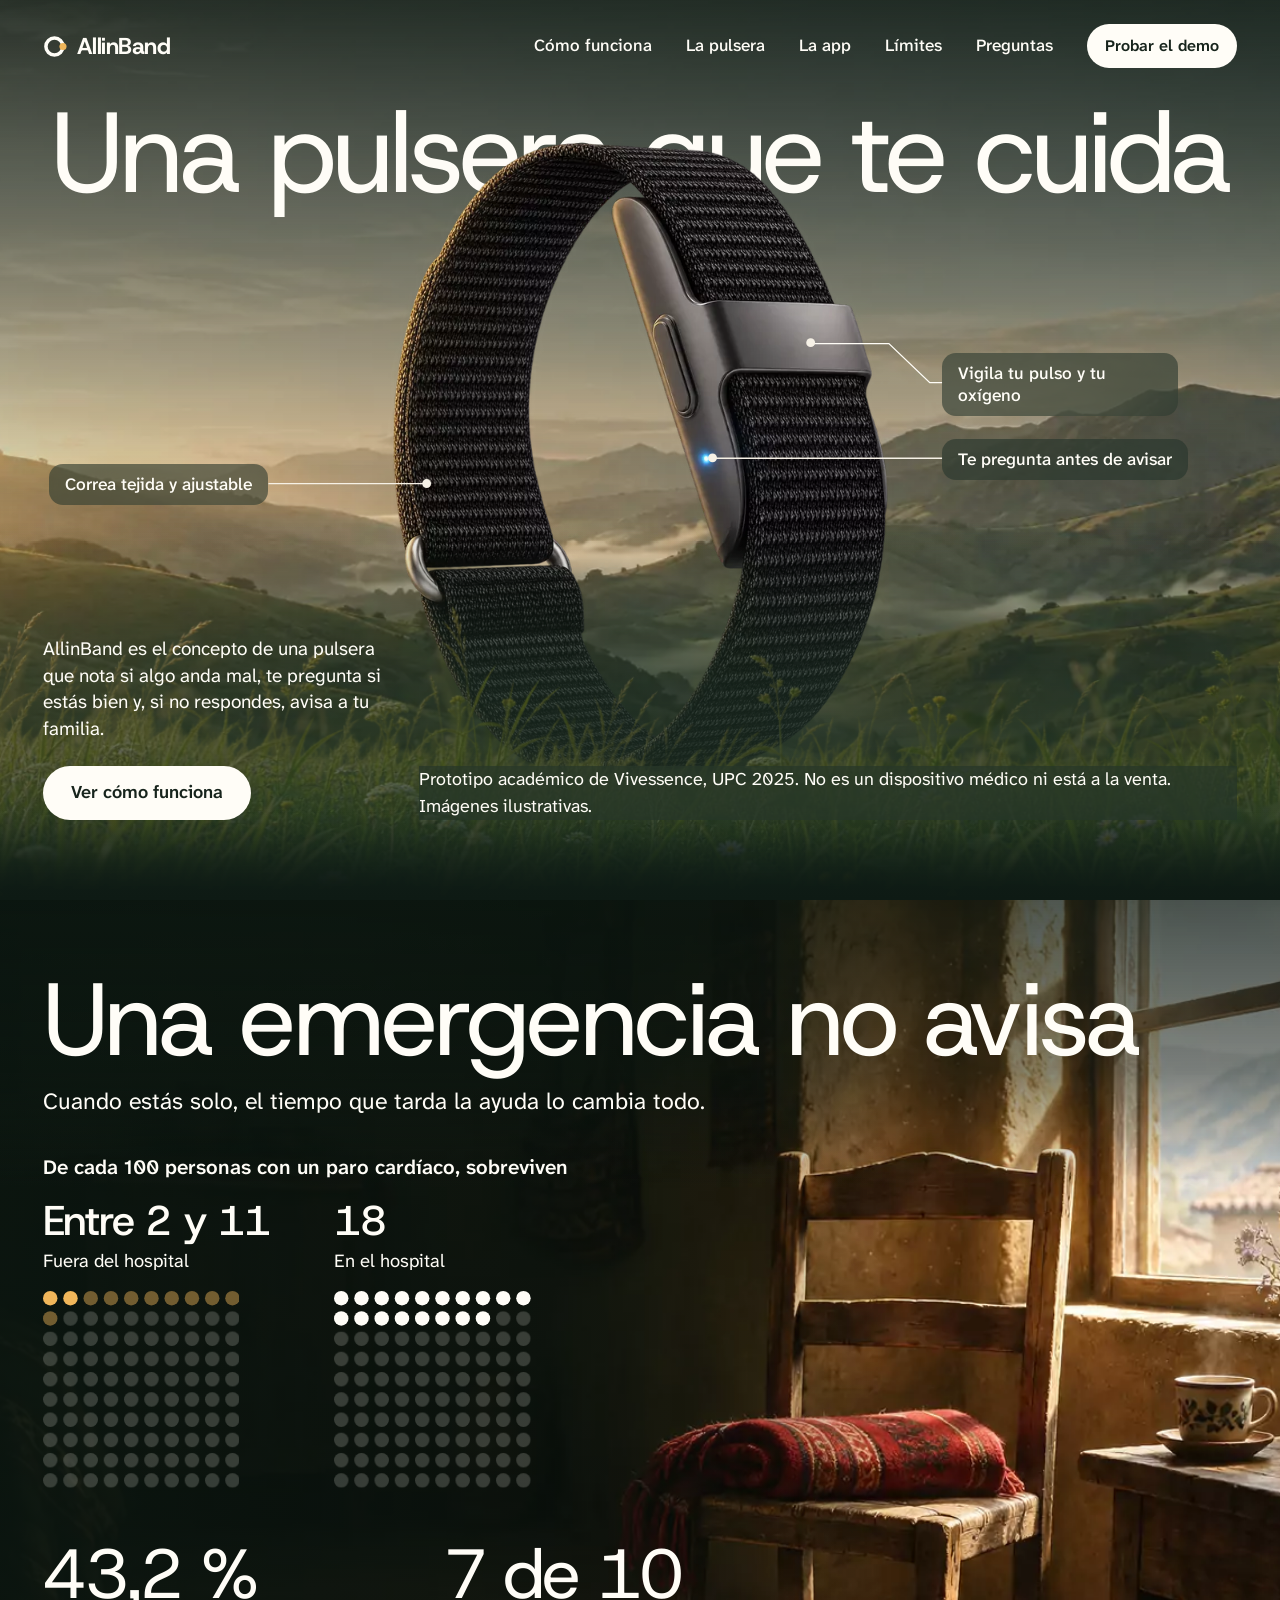
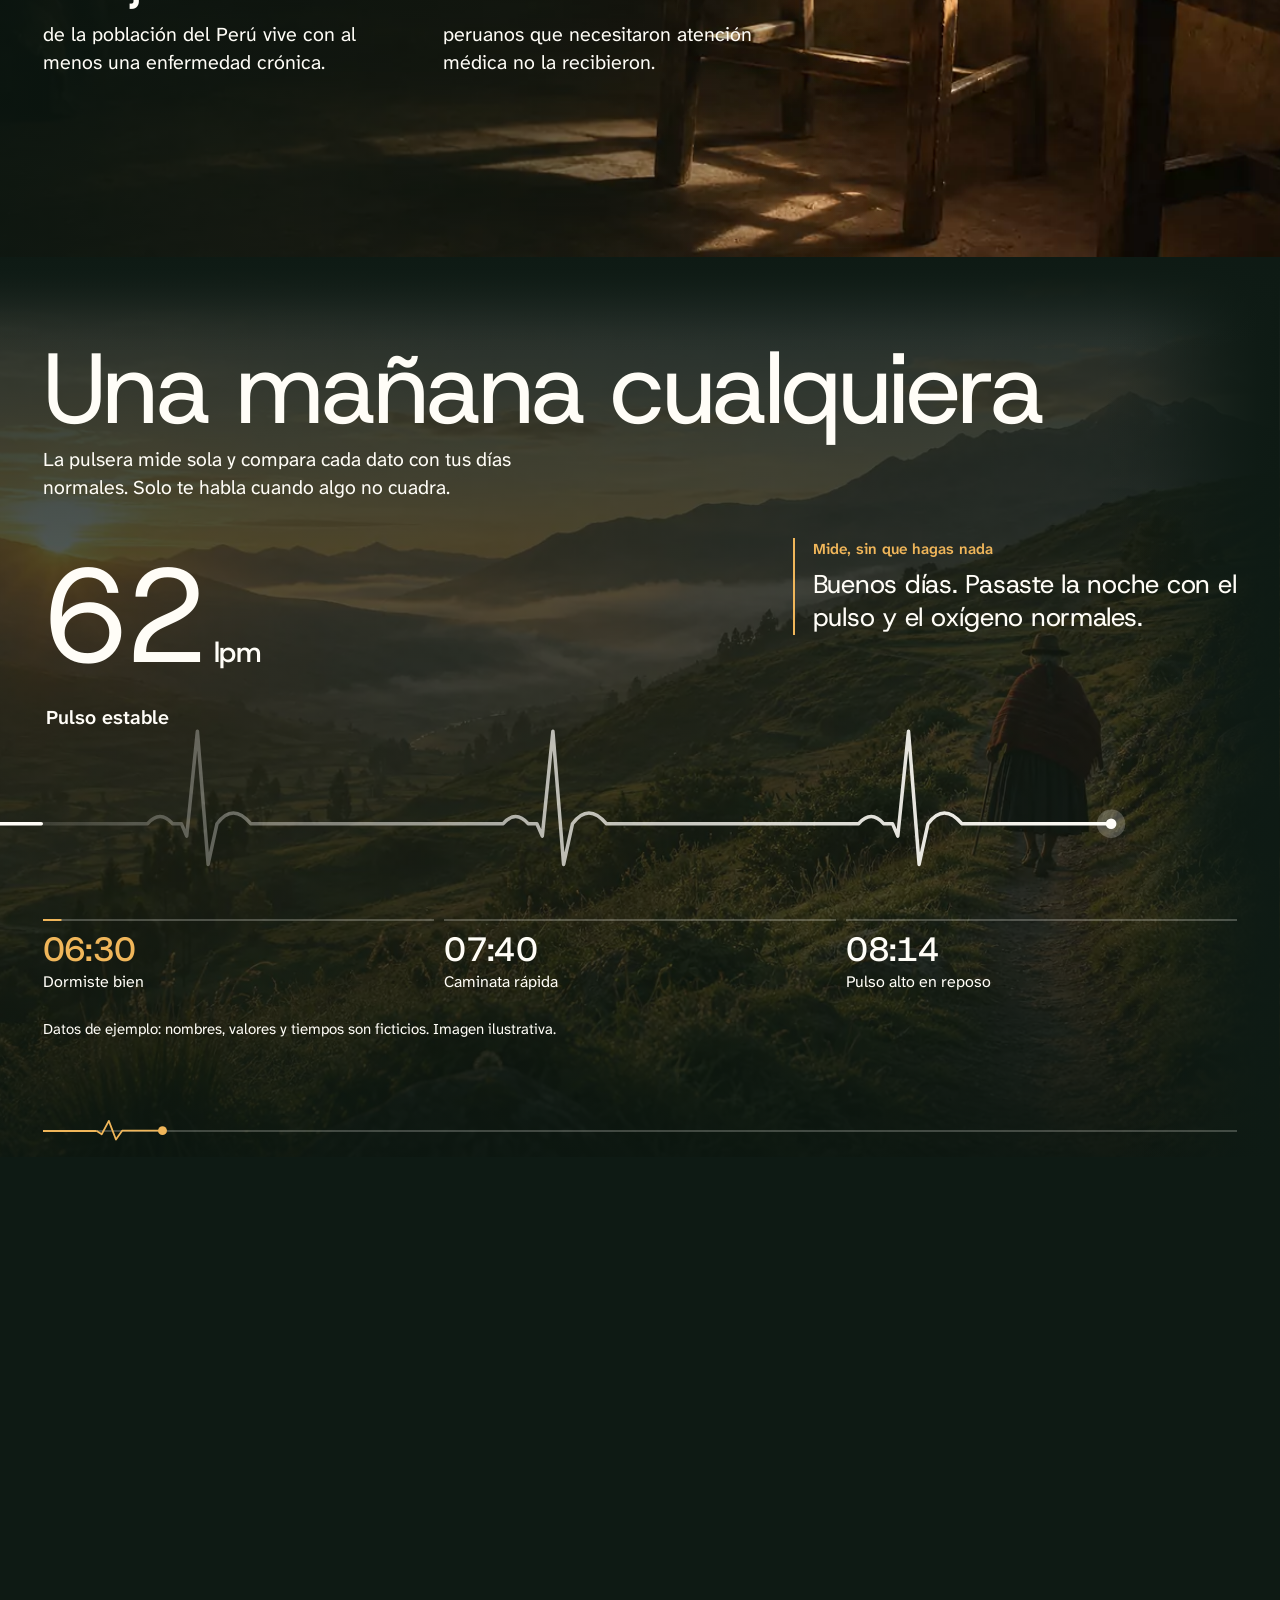
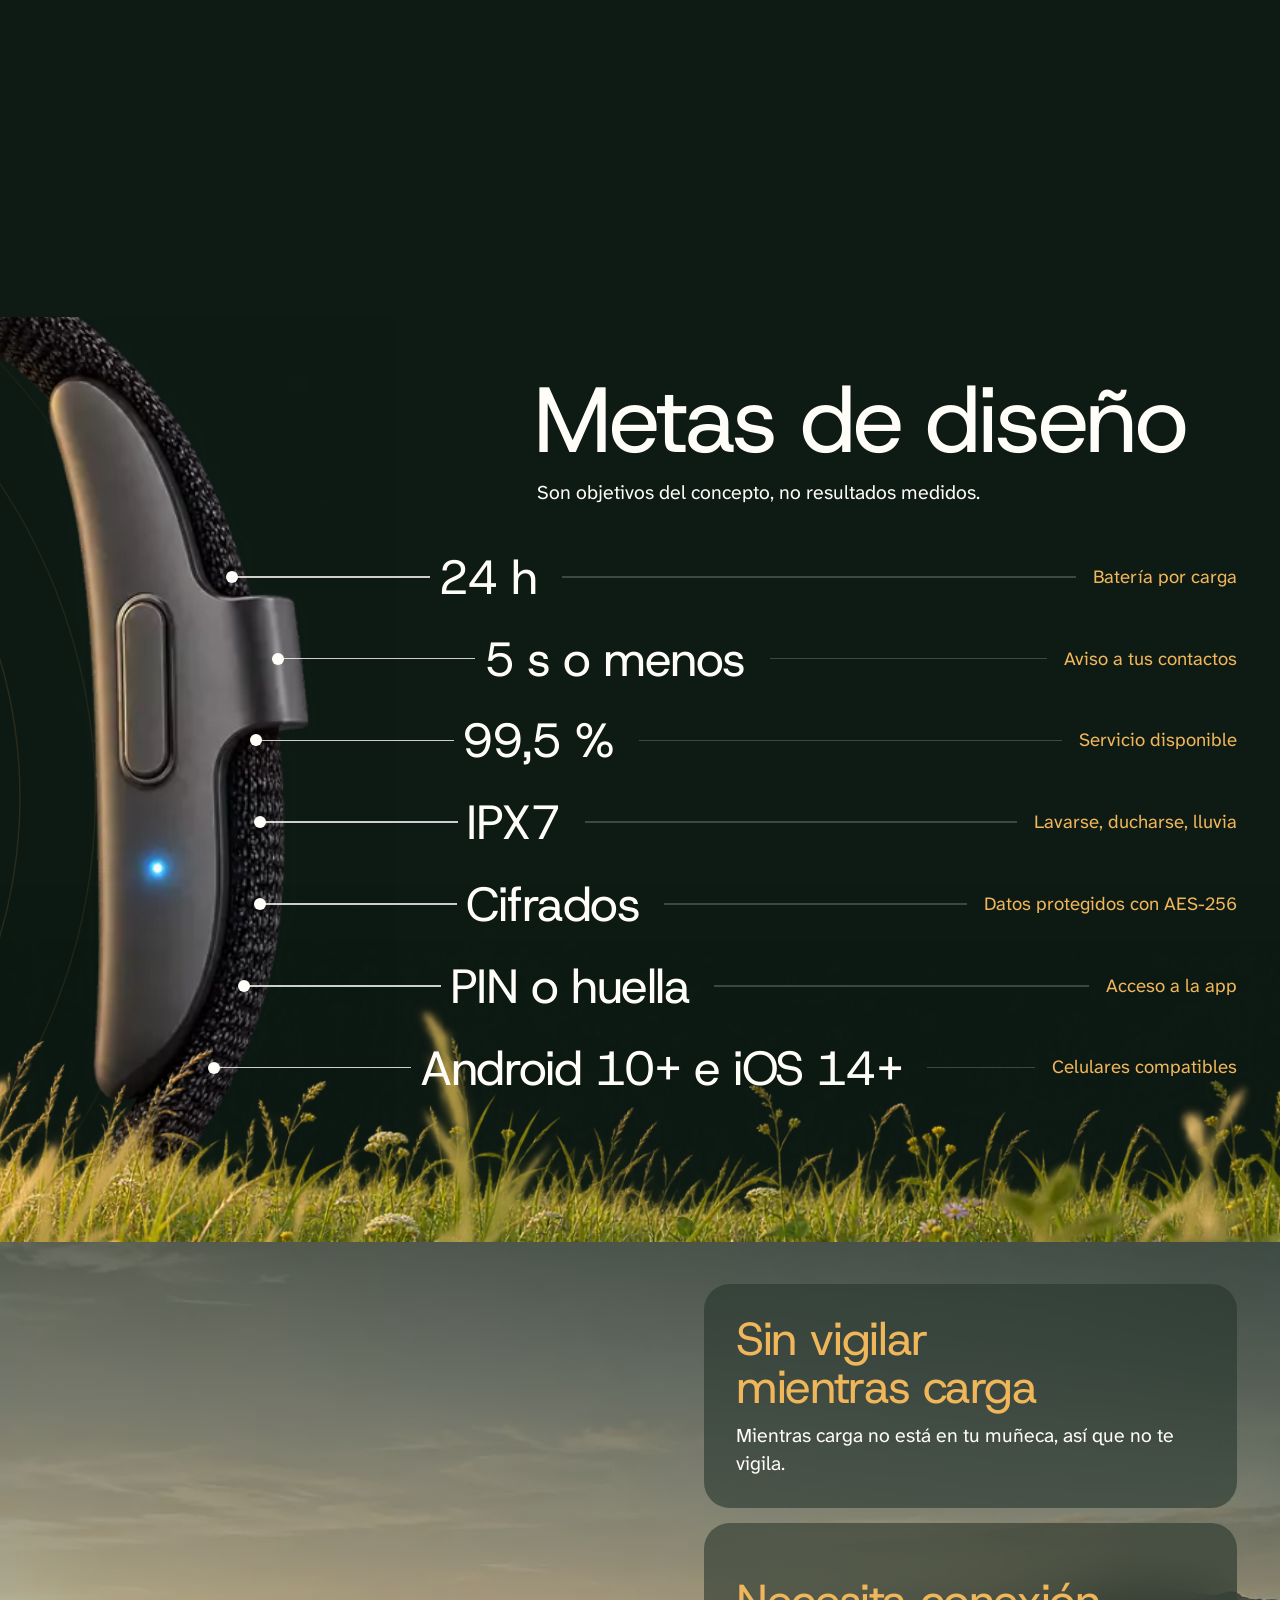
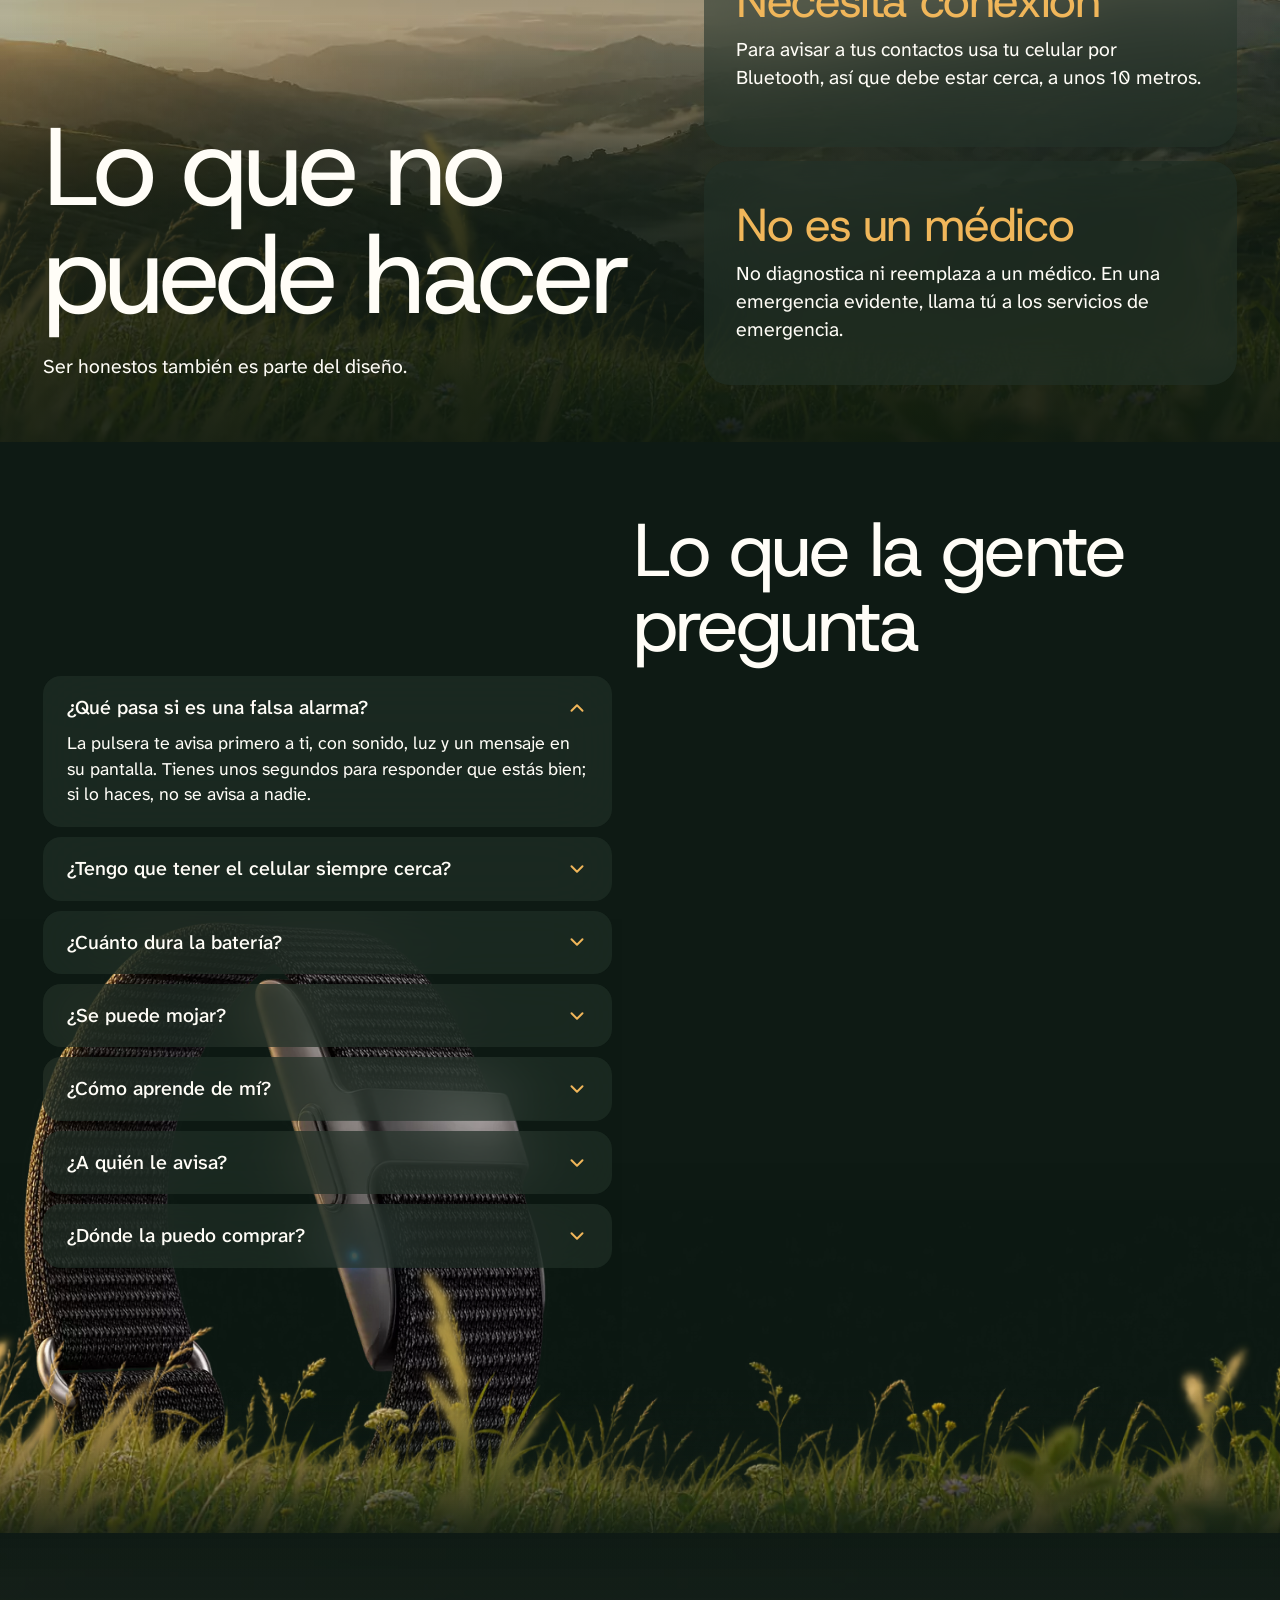
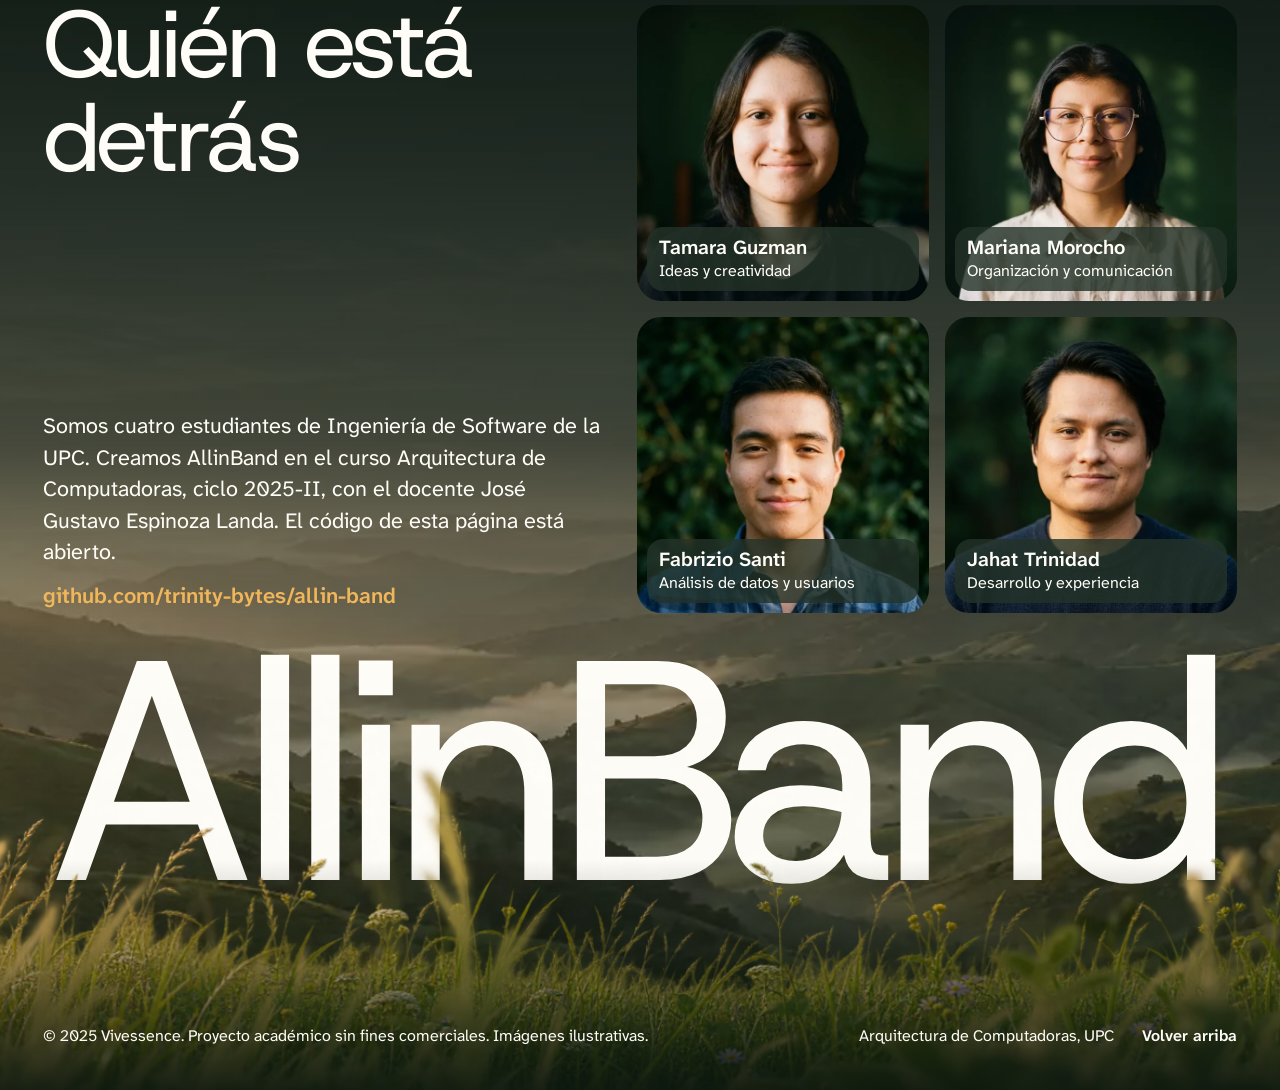
==== index.html @ b95879ea "feat(journey): replace the contact list with an alert rail that plays in order The family panel show" ====
<!DOCTYPE html>
<html lang="es">
  <head>
    <meta charset="UTF-8" />
    <meta name="viewport" content="width=device-width, initial-scale=1" />
    <title>AllinBand: la pulsera que primero te pregunta a ti | Prototipo académico</title>
    <meta
      name="description"
      content="AllinBand es el concepto de una pulsera que vigila tus signos vitales y te pregunta si estás bien antes de avisar a tu familia. Proyecto académico de Vivessence, UPC 2025."
    />
    <meta name="author" content="Vivessence" />
    <meta name="theme-color" content="#0e1a14" />
    <link rel="canonical" href="https://trinity-bytes.github.io/allin-band/" />

    <meta property="og:type" content="website" />
    <meta property="og:locale" content="es_PE" />
    <meta property="og:url" content="https://trinity-bytes.github.io/allin-band/" />
    <meta property="og:title" content="AllinBand: la pulsera que primero te pregunta a ti" />
    <meta
      property="og:description"
      content="Concepto de pulsera inteligente. Prueba una alerta y decide qué pasa. Proyecto académico de Vivessence, UPC 2025."
    />
    <meta property="og:image" content="https://trinity-bytes.github.io/allin-band/assets/images/og-image.jpg" />
    <meta property="og:image:width" content="1200" />
    <meta property="og:image:height" content="630" />
    <meta property="og:image:alt" content="La pulsera AllinBand sobre un prado al amanecer, bajo el titular Una pulsera que te cuida" />
    <meta name="twitter:card" content="summary_large_image" />

    <link rel="icon" href="assets/brand/favicon.svg" type="image/svg+xml" />
    <link rel="apple-touch-icon" href="assets/brand/apple-touch-icon.png" />

    <link rel="preload" href="assets/fonts/atkinson-hyperlegible-next-latin.woff2" as="font" type="font/woff2" crossorigin />
    <link rel="preload" href="assets/fonts/host-grotesk-latin.woff2" as="font" type="font/woff2" crossorigin />

    <link rel="stylesheet" href="css/variables.css" />
    <link rel="stylesheet" href="css/reset.css" />
    <link rel="stylesheet" href="css/base.css" />
    <link rel="stylesheet" href="css/nav.css" />
    <link rel="stylesheet" href="css/hero.css" />
    <link rel="stylesheet" href="css/sections.css" />
    <link rel="stylesheet" href="css/journey.css" />
    <link rel="stylesheet" href="css/closing.css" />

    <!-- Without JS every section stays visible and static -->
    <script>
      document.documentElement.classList.add("js");
      if (!window.matchMedia("(prefers-reduced-motion: reduce)").matches) {
        document.documentElement.classList.add("motion");
      }
    </script>
  </head>
  <body>
    <a class="skip-link" href="#contenido">Saltar al contenido</a>

    <header class="navbar" id="top">
      <div class="navbar__row">
        <a class="brand" href="#inicio">
          <svg class="brand__mark" viewBox="0 0 25 25" aria-hidden="true" focusable="false">
            <path d="M20 12.5a8.54 8.54 0 1 1-17.08 0 8.54 8.54 0 0 1 17.08 0Z" fill="none" stroke="#fffdf7" stroke-width="3.54" />
            <circle cx="20" cy="12.5" r="3.54" fill="#f0b65a" />
          </svg>
          AllinBand
        </a>

        <button class="nav-toggle" id="navToggle" type="button" aria-controls="navMenu" aria-expanded="false">Menú</button>

        <nav class="nav" id="navMenu" aria-label="Secciones">
          <a class="nav__link" href="#como-funciona">Cómo funciona</a>
          <a class="nav__link" href="#pulsera">La pulsera</a>
          <a class="nav__link" href="#app">La app</a>
          <a class="nav__link" href="#limites">Límites</a>
          <a class="nav__link" href="#preguntas">Preguntas</a>
          <a class="btn nav__demo" href="#tu-decides">Probar el demo</a>
        </nav>
      </div>
    </header>

    <main id="contenido">
      <section class="hero" id="inicio" aria-labelledby="hero-title">
        <picture class="hero__layer hero__landscape">
          <source media="(max-width: 47.99rem)" srcset="assets/images/web/landscape-1280.webp" />
          <img src="assets/images/web/landscape-2560.webp" alt="" width="2560" height="1707" fetchpriority="high" />
        </picture>
        <div class="hero__layer hero__sky"></div>

        <h1 class="hero__title" id="hero-title"><span class="hero__word">Una</span> <span class="hero__word">pulsera</span> <span class="hero__word">que</span> <span class="hero__word">te</span> <span class="hero__word">cuida</span></h1>

        <picture class="hero__layer hero__band">
          <source media="(max-width: 47.99rem)" srcset="assets/images/web/band-800.webp" />
          <img src="assets/images/web/band-1600.webp" alt="Pulsera AllinBand con correa tejida negra y módulo de sensores gris. Imagen ilustrativa." width="1600" height="1600" fetchpriority="high" />
        </picture>
        <picture class="hero__layer hero__grass-mid">
          <source media="(max-width: 47.99rem)" srcset="assets/images/web/grass-mid-1280.webp" />
          <img src="assets/images/web/grass-mid-2560.webp" alt="" width="2560" height="853" />
        </picture>
        <!-- Mobile hides the near grass; the empty source keeps it from downloading -->
        <picture class="hero__layer hero__grass-near">
          <source media="(max-width: 47.99rem)" srcset="[data-uri]" />
          <img src="assets/images/web/grass-near-2560.webp" alt="" width="2560" height="853" />
        </picture>
        <div class="hero__layer hero__scrim"></div>

        <div class="hero__layer hero__callouts">
          <svg class="hero__lines" viewBox="0 0 720 720" aria-hidden="true" focusable="false">
            <g fill="none" stroke="#fffdf7" stroke-width="1.5">
              <path class="hero__line" pathLength="1" d="M552 229H640L686 273H700" />
              <path class="hero__line" pathLength="1" d="M441.6 358H700" stroke="#f6f1e6" />
              <path class="hero__line" pathLength="1" d="M120 386.5H-58" stroke="#f6f1e6" />
            </g>
            <g fill="#f6f1e6">
              <circle class="hero__dot" cx="552" cy="228" r="5" />
              <circle class="hero__dot" cx="441.6" cy="357.6" r="5" />
              <circle class="hero__dot" cx="120" cy="386.5" r="5" />
            </g>
          </svg>
          <ul aria-label="Partes de la pulsera">
            <li class="callout callout--a mist">Vigila tu pulso y tu oxígeno</li>
            <li class="callout callout--b mist">Te pregunta antes de avisar</li>
            <li class="callout callout--c mist">Correa tejida y ajustable</li>
          </ul>
        </div>

        <div class="hero__bottom">
          <div>
            <p class="hero__intro">
              AllinBand es el concepto de una pulsera que nota si algo anda mal, te pregunta si estás bien y, si no respondes, avisa a tu familia.
            </p>
            <a class="btn hero__cta" href="#como-funciona">Ver cómo funciona</a>
          </div>
          <p class="hero__disclosure mist">
            Prototipo académico de Vivessence, UPC 2025. No es un dispositivo médico ni está a la venta. Imágenes ilustrativas.
          </p>
        </div>
      </section>

      <!-- sections-top:start -->
      <section class="emergency" id="emergencia" aria-labelledby="emergency-title">
        <picture class="emergency__photo">
          <source media="(max-width: 47.99rem)" srcset="assets/images/web/chair-1280.webp" />
          <img src="assets/images/web/chair-2560.webp" alt="Silla de madera con una manta junto a una ventana, en una casa en silencio." width="2560" height="1707" loading="lazy" />
        </picture>
        <div class="emergency__scrim" aria-hidden="true"></div>

        <div class="emergency__head" data-reveal>
          <h2 class="emergency__title reveal" id="emergency-title">Una emergencia no avisa</h2>
          <p class="emergency__lead reveal">Cuando estás solo, el tiempo que tarda la ayuda lo cambia todo.</p>
        </div>

        <figure class="survival" data-reveal>
          <figcaption class="survival__caption reveal">De cada 100 personas con un paro cardíaco, sobreviven</figcaption>
          <div class="survival__grids">
            <div class="survival__group reveal">
              <p class="survival__value">Entre 2 y 11</p>
              <p class="survival__where">Fuera del hospital</p>
              <svg class="survival__grid" viewBox="0 0 204 204" width="204" height="204" aria-hidden="true" focusable="false">
                <defs>
                  <pattern id="survival-dots" width="21" height="21" patternUnits="userSpaceOnUse">
                    <circle cx="7.5" cy="7.5" r="7.5" fill="#fffdf7" fill-opacity="0.18" />
                  </pattern>
                </defs>
                <rect x="21" y="21" width="183" height="21" fill="url(#survival-dots)" />
                <rect y="42" width="204" height="162" fill="url(#survival-dots)" />
                <g class="survival__alive" fill="#f0b65a">
                  <circle class="survival__dot" style="--i: 0" cx="7.5" cy="7.5" r="7.5" />
                  <circle class="survival__dot" style="--i: 1" cx="28.5" cy="7.5" r="7.5" />
                  <g fill-opacity="0.45">
                    <circle class="survival__dot" style="--i: 2" cx="49.5" cy="7.5" r="7.5" />
                    <circle class="survival__dot" style="--i: 3" cx="70.5" cy="7.5" r="7.5" />
                    <circle class="survival__dot" style="--i: 4" cx="91.5" cy="7.5" r="7.5" />
                    <circle class="survival__dot" style="--i: 5" cx="112.5" cy="7.5" r="7.5" />
                    <circle class="survival__dot" style="--i: 6" cx="133.5" cy="7.5" r="7.5" />
                    <circle class="survival__dot" style="--i: 7" cx="154.5" cy="7.5" r="7.5" />
                    <circle class="survival__dot" style="--i: 8" cx="175.5" cy="7.5" r="7.5" />
                    <circle class="survival__dot" style="--i: 9" cx="196.5" cy="7.5" r="7.5" />
                    <circle class="survival__dot" style="--i: 10" cx="7.5" cy="28.5" r="7.5" />
                  </g>
                </g>
              </svg>
            </div>
            <div class="survival__group reveal">
              <p class="survival__value">18</p>
              <p class="survival__where">En el hospital</p>
              <svg class="survival__grid" viewBox="0 0 204 204" width="204" height="204" aria-hidden="true" focusable="false">
                <rect x="168" y="21" width="36" height="21" fill="url(#survival-dots)" />
                <rect y="42" width="204" height="162" fill="url(#survival-dots)" />
                <g class="survival__alive" fill="#fffdf7">
                  <circle class="survival__dot" style="--i: 0" cx="7.5" cy="7.5" r="7.5" />
                  <circle class="survival__dot" style="--i: 1" cx="28.5" cy="7.5" r="7.5" />
                  <circle class="survival__dot" style="--i: 2" cx="49.5" cy="7.5" r="7.5" />
                  <circle class="survival__dot" style="--i: 3" cx="70.5" cy="7.5" r="7.5" />
                  <circle class="survival__dot" style="--i: 4" cx="91.5" cy="7.5" r="7.5" />
                  <circle class="survival__dot" style="--i: 5" cx="112.5" cy="7.5" r="7.5" />
                  <circle class="survival__dot" style="--i: 6" cx="133.5" cy="7.5" r="7.5" />
                  <circle class="survival__dot" style="--i: 7" cx="154.5" cy="7.5" r="7.5" />
                  <circle class="survival__dot" style="--i: 8" cx="175.5" cy="7.5" r="7.5" />
                  <circle class="survival__dot" style="--i: 9" cx="196.5" cy="7.5" r="7.5" />
                  <circle class="survival__dot" style="--i: 10" cx="7.5" cy="28.5" r="7.5" />
                  <circle class="survival__dot" style="--i: 11" cx="28.5" cy="28.5" r="7.5" />
                  <circle class="survival__dot" style="--i: 12" cx="49.5" cy="28.5" r="7.5" />
                  <circle class="survival__dot" style="--i: 13" cx="70.5" cy="28.5" r="7.5" />
                  <circle class="survival__dot" style="--i: 14" cx="91.5" cy="28.5" r="7.5" />
                  <circle class="survival__dot" style="--i: 15" cx="112.5" cy="28.5" r="7.5" />
                  <circle class="survival__dot" style="--i: 16" cx="133.5" cy="28.5" r="7.5" />
                  <circle class="survival__dot" style="--i: 17" cx="154.5" cy="28.5" r="7.5" />
                </g>
              </svg>
            </div>
          </div>
        </figure>

        <div class="emergency__stats" data-reveal>
          <p class="emergency__stat reveal"><span class="emergency__number">43,2&nbsp;%</span> de la población del Perú vive con al menos una enfermedad crónica.</p>
          <p class="emergency__stat reveal"><span class="emergency__number">7 de 10</span> peruanos que necesitaron atención médica no la recibieron.</p>
        </div>

        <div class="emergency__foot" data-reveal>
          <p class="emergency__promise reveal">AllinBand nace para acortar ese tiempo.</p>
          <p class="emergency__sources reveal">Fuentes: Mundaca, BCRP (2024); Aguirre, Banco Mundial (2023); Peraza et al. (2021). Imagen ilustrativa.</p>
        </div>
      </section>
      <!-- sections-top:end -->

      <!-- journey:start -->
      <!-- Sections 03 to 07. Desktop with motion: a horizontal journey driven by vertical scroll (js/journey.js). Everything else: stacked. -->
      <div class="journey">
        <div class="journey__stage">
          <div class="journey__track">
            <section class="panel morning" id="como-funciona" aria-labelledby="morning-title">
              <img
                class="panel__photo"
                src="assets/images/web/morning-1280.webp"
                srcset="assets/images/web/morning-1280.webp 1280w, assets/images/web/morning-2560.webp 2560w"
                sizes="100vw"
                alt="Una mujer andina camina con bastón por un sendero de montaña al amanecer."
                width="2560"
                height="1707"
                loading="lazy"
                decoding="async"
              />
              <div class="panel__scrim"></div>

              <div class="panel__flow">
                <h2 class="panel__title" id="morning-title">Una mañana cualquiera</h2>
                <p class="panel__intro">La pulsera mide sola y compara cada dato con tus días normales. Solo te habla cuando algo no cuadra.</p>

                <div class="moments">
                  <div class="moment is-active" id="moment-0630" role="tabpanel" aria-labelledby="moment-tab-0630" data-bpm="62" data-period="400" data-shape="1">
                    <p class="moment__when">06:30 · Dormiste bien</p>
                    <div class="moment__reading">
                      <p class="readout"><span class="readout__value">62</span> <abbr class="readout__unit" title="latidos por minuto">lpm</abbr></p>
                      <p class="moment__status">Pulso estable</p>
                    </div>
                    <div class="moment__message">
                      <p class="moment__step">Mide, sin que hagas nada</p>
                      <p class="moment__text">Buenos días. Pasaste la noche con el pulso y el oxígeno normales.</p>
                    </div>
                  </div>
                  <div class="moment" id="moment-0740" role="tabpanel" aria-labelledby="moment-tab-0740" data-bpm="96" data-period="220" data-shape="0.9">
                    <p class="moment__when">07:40 · Caminata rápida</p>
                    <div class="moment__reading">
                      <p class="readout"><span class="readout__value">96</span> <abbr class="readout__unit" title="latidos por minuto">lpm</abbr></p>
                      <p class="moment__status">Más rápido, y normal para ti</p>
                    </div>
                    <div class="moment__message">
                      <p class="moment__step">Compara con tus días normales</p>
                      <p class="moment__text">Caminaste rápido y el pulso subió. Para ti eso es normal, así que no hago nada.</p>
                    </div>
                  </div>
                  <div class="moment moment--alert" id="moment-0814" role="tabpanel" aria-labelledby="moment-tab-0814" data-bpm="124" data-period="128" data-shape="0.72">
                    <p class="moment__when">08:14 · Pulso alto en reposo</p>
                    <div class="moment__reading">
                      <p class="readout"><span class="readout__value">124</span> <abbr class="readout__unit" title="latidos por minuto">lpm</abbr></p>
                      <p class="moment__status">Fuera de tu normal</p>
                    </div>
                    <div class="moment__message">
                      <p class="moment__step">Pregunta antes de avisar</p>
                      <p class="moment__text">Llevas 10 minutos en reposo con el pulso alto. Eso no es habitual en ti. ¿Estás bien?</p>
                    </div>
                  </div>

                  <!-- Flat baseline; the rate shows only in the spacing between beats -->
                  <div class="ecg" data-bpm="62" aria-hidden="true">
                    <svg class="ecg__svg" viewBox="0 0 1440 200" preserveAspectRatio="xMaxYMid slice" focusable="false">
                      <defs>
                        <linearGradient id="ecg-paper" class="ecg__fade" gradientUnits="userSpaceOnUse" x1="0" y1="0" x2="1250" y2="0">
                          <stop offset="0" stop-color="#fffdf7" stop-opacity="0.08" />
                          <stop offset="0.5" stop-color="#fffdf7" stop-opacity="0.7" />
                          <stop offset="1" stop-color="#fffdf7" />
                        </linearGradient>
                        <linearGradient id="ecg-amber" class="ecg__fade" gradientUnits="userSpaceOnUse" x1="0" y1="0" x2="1250" y2="0">
                          <stop offset="0" stop-color="#f0b65a" stop-opacity="0.08" />
                          <stop offset="0.5" stop-color="#f0b65a" stop-opacity="0.7" />
                          <stop offset="1" stop-color="#f0b65a" />
                        </linearGradient>
                      </defs>
                      <path class="ecg__trace is-shown" pathLength="1" stroke="url(#ecg-paper)" d="M0 120H168C177.333 109.333 186.667 109.333 196 120H206L212 134L224 16L236 166L246 120C258 104 270.667 104 284 120H568C577.333 109.333 586.667 109.333 596 120H606L612 134L624 16L636 166L646 120C658 104 670.667 104 684 120H968C977.333 109.333 986.667 109.333 996 120H1006L1012 134L1024 16L1036 166L1046 120C1058 104 1070.67 104 1084 120H1250" />
                      <path class="ecg__trace" pathLength="1" stroke="url(#ecg-paper)" d="M0 120H1250" />
                      <path class="ecg__comet" pathLength="1" d="M0 120H168C177.333 109.333 186.667 109.333 196 120H206L212 134L224 16L236 166L246 120C258 104 270.667 104 284 120H568C577.333 109.333 586.667 109.333 596 120H606L612 134L624 16L636 166L646 120C658 104 670.667 104 684 120H968C977.333 109.333 986.667 109.333 996 120H1006L1012 134L1024 16L1036 166L1046 120C1058 104 1070.67 104 1084 120H1250" />
                      <circle class="ecg__halo" cx="1250" cy="120" r="16" />
                      <circle class="ecg__dot" cx="1250" cy="120" r="6" />
                    </svg>
                  </div>

                  <div class="moments__tabs" role="tablist" aria-label="Momentos de la mañana">
                    <button class="moments__tab" type="button" role="tab" id="moment-tab-0630" aria-controls="moment-0630" aria-selected="true">
                      <span class="moments__time">06:30</span>
                      <span class="moments__label">Dormiste bien</span>
                      <span class="moments__progress" aria-hidden="true"><span class="moments__fill"></span></span>
                    </button>
                    <button class="moments__tab" type="button" role="tab" id="moment-tab-0740" aria-controls="moment-0740" aria-selected="false" tabindex="-1">
                      <span class="moments__time">07:40</span>
                      <span class="moments__label">Caminata rápida</span>
                      <span class="moments__progress" aria-hidden="true"><span class="moments__fill"></span></span>
                    </button>
                    <button class="moments__tab" type="button" role="tab" id="moment-tab-0814" aria-controls="moment-0814" aria-selected="false" tabindex="-1">
                      <span class="moments__time">08:14</span>
                      <span class="moments__label">Pulso alto en reposo</span>
                      <span class="moments__progress" aria-hidden="true"><span class="moments__fill"></span></span>
                    </button>
                  </div>
                </div>

                <p class="panel__note">Datos de ejemplo: nombres, valores y tiempos son ficticios. Imagen ilustrativa.</p>
              </div>
            </section>

            <section class="panel decide" id="tu-decides" aria-labelledby="decide-title">
              <img
                class="panel__photo decide__photo"
                src="assets/images/web/portrait-1280.webp"
                srcset="assets/images/web/portrait-1280.webp 1280w, assets/images/web/portrait-2560.webp 2560w"
                sizes="100vw"
                alt="Una mujer mayor andina sonríe mientras mira a lo lejos."
                width="2560"
                height="1707"
                loading="lazy"
                decoding="async"
              />
              <div class="panel__scrim"></div>
              <p class="panel__notice">Imagen ilustrativa.</p>

              <div class="panel__flow">
                <h2 class="panel__title" id="decide-title">Tú decides primero</h2>
                <ol class="steps">
                  <li class="step">
                    <p class="step__title">Te pregunta a ti primero</p>
                    <p class="step__text">Tu pulsera suena, se ilumina y te pregunta si estás bien.</p>
                  </li>
                  <li class="step">
                    <p class="step__title">Si estás bien, cancelas</p>
                    <p class="step__text">Nadie se entera. Sigues con tu día.</p>
                  </li>
                  <li class="step step--alert">
                    <p class="step__title">Si no respondes, avisa</p>
                    <p class="step__text">Tus contactos, en orden, con tus datos.</p>
                  </li>
                </ol>

                <figure class="phone decide__phone">
                  <figcaption class="visually-hidden">Pantalla de ejemplo: aviso de la pulsera en el celular.</figcaption>
                  <div class="phone__screen">
                    <picture class="phone__wallpaper">
                      <source media="(max-width: 47.99rem)" srcset="assets/images/web/landscape-1280.webp" />
                      <img src="assets/images/web/landscape-2560.webp" alt="" width="2560" height="1707" loading="lazy" decoding="async" />
                    </picture>
                    <div class="phone__dim"></div>
                    <span class="phone__island"></span>
                    <p class="phone__date">Martes 7 de noviembre</p>
                    <p class="phone__clock">08:14</p>
                    <div class="notice mist">
                      <div class="notice__head">
                        <svg class="notice__icon" viewBox="0 0 34 34" aria-hidden="true" focusable="false">
                          <rect width="34" height="34" rx="9" fill="#f0b65a" />
                          <path d="M5 18H11L13.5 11L17 24L20 15L21.5 18H29" fill="none" stroke="#17241c" stroke-width="2.2" stroke-linecap="round" stroke-linejoin="round" />
                        </svg>
                        <p class="notice__app"><span>AllinBand</span> <span class="notice__when">ahora</span></p>
                      </div>
                      <p class="notice__title">¿Estás bien?</p>
                      <p class="notice__text">Tu pulso sigue alto en reposo. Si no respondes en unos segundos, aviso a tus contactos.</p>
                      <div class="notice__actions">
                        <span class="notice__action notice__action--primary">Estoy bien</span>
                        <span class="notice__action">No puedo responder</span>
                      </div>
                    </div>
                  </div>
                </figure>
              </div>
            </section>

            <section class="panel family" id="aviso" aria-labelledby="family-title">
              <div class="panel__flow">
                <h2 class="panel__title" id="family-title">Si no respondes,<br /> tu familia lo sabe</h2>
                <p class="panel__intro">Tu centro de salud y tu primer contacto reciben tus datos y dónde estás. Si nadie confirma, la alerta sigue.</p>
                <ol class="rail" aria-label="Orden de aviso de ejemplo">
                  <li class="rail__step rail__step--now">
                    <div class="rail__body">
                      <p class="rail__when">Al instante</p>
                      <p class="rail__who">Centro de salud y Ana</p>
                      <p class="rail__what">Reciben tus datos y dónde estás.</p>
                      <p class="rail__avatars" aria-hidden="true"><span class="rail__avatar">C</span><span class="rail__avatar">A</span></p>
                    </div>
                  </li>
                  <li class="rail__step">
                    <div class="rail__body">
                      <p class="rail__when">A los 10 segundos</p>
                      <p class="rail__who">Luis, si nadie responde</p>
                      <p class="rail__what">La alerta sigue al siguiente de tu lista.</p>
                      <p class="rail__avatars" aria-hidden="true"><span class="rail__avatar">L</span></p>
                    </div>
                  </li>
                  <li class="rail__step">
                    <div class="rail__body">
                      <p class="rail__when">Cuando alguien confirma</p>
                      <p class="rail__who">Todos lo saben</p>
                      <p class="rail__what">«Ayuda en camino» llega a toda la lista.</p>
                    </div>
                  </li>
                </ol>
                <p class="panel__note family__note">Tú eliges el orden. Participantes de ejemplo.</p>
              </div>

              <div class="family__media">
                <img
                  class="family__photo"
                  src="assets/images/web/family-900.webp"
                  srcset="assets/images/web/family-900.webp 900w, assets/images/web/family-1600.webp 1600w"
                  sizes="(min-width: 64rem) 60vw, 100vw"
                  alt="Una mujer mira su celular en casa y sonríe."
                  width="1600"
                  height="2000"
                  loading="lazy"
                  decoding="async"
                />
                <div class="family__blend"></div>
                <p class="panel__notice">Imagen ilustrativa.</p>

                <figure class="phone family__phone">
                  <figcaption class="visually-hidden">Pantalla de ejemplo: aviso que recibe tu familia.</figcaption>
                  <div class="phone__screen">
                    <img
                      class="phone__wallpaper phone__wallpaper--portrait"
                      src="assets/images/web/portrait-1280.webp"
                      srcset="assets/images/web/portrait-1280.webp 1280w, assets/images/web/portrait-2560.webp 2560w"
                      sizes="100vw"
                      alt=""
                      width="2560"
                      height="1707"
                      loading="lazy"
                      decoding="async"
                    />
                    <div class="phone__dim phone__dim--deep"></div>
                    <span class="phone__island"></span>
                    <p class="phone__date">Martes 7 de noviembre</p>
                    <p class="phone__clock">08:15</p>
                    <div class="notice mist">
                      <div class="notice__head">
                        <svg class="notice__icon" viewBox="0 0 34 34" aria-hidden="true" focusable="false">
                          <rect width="34" height="34" rx="9" fill="#f0b65a" />
                          <path d="M5 18H11L13.5 11L17 24L20 15L21.5 18H29" fill="none" stroke="#17241c" stroke-width="2.2" stroke-linecap="round" stroke-linejoin="round" />
                        </svg>
                        <p class="notice__app"><span>AllinBand</span> <span class="notice__when">ahora</span></p>
                      </div>
                      <p class="notice__title">Mamá no respondió</p>
                      <dl class="notice__vitals">
                        <div><dt>Pulso</dt> <dd>124 lpm</dd></div>
                        <div><dt>Oxígeno</dt> <dd>91 %</dd></div>
                      </dl>
                      <p class="notice__text">Pulso alto en reposo. Clínica a 600 m.</p>
                      <div class="notice__actions notice__actions--row">
                        <span class="notice__action notice__action--primary">Confirmar</span>
                        <span class="notice__action">Llamar</span>
                      </div>
                    </div>
                  </div>
                </figure>
              </div>
            </section>

            <section class="panel app" id="app" aria-labelledby="app-title">
              <picture class="panel__photo">
                <source media="(max-width: 47.99rem)" srcset="assets/images/web/landscape-1280.webp" />
                <img src="assets/images/web/landscape-2560.webp" alt="" width="2560" height="1707" loading="lazy" decoding="async" />
              </picture>
              <div class="panel__scrim"></div>

              <div class="panel__flow">
                <h2 class="panel__title" id="app-title">Tu familia sabe cómo estás</h2>
                <p class="panel__intro">Desde la app ven tu pulso, tus alertas y tu historial, sin tener que llamarte. Pantallas de concepto con datos de ejemplo: la app no existe todavía.</p>

                <div class="app__layout">
                  <figure class="phone phone--app app__phone">
                    <figcaption class="visually-hidden">Pantalla de ejemplo de la app para la familia.</figcaption>
                    <p class="app__tag mist">Concepto, datos de ejemplo</p>
                    <div class="phone__screen app-screen">
                      <span class="phone__island"></span>
                      <p class="app-screen__clock">20:10</p>
                      <svg class="app-screen__status" viewBox="0 0 52 14" aria-hidden="true" focusable="false">
                        <g fill="#fffdf7">
                          <rect x="0" y="9" width="3" height="5" rx="1" />
                          <rect x="5" y="6" width="3" height="8" rx="1" />
                          <rect x="10" y="3" width="3" height="11" rx="1" />
                          <rect x="15" y="0" width="3" height="14" rx="1" />
                          <rect x="28" y="3.5" width="15" height="7" rx="1.5" />
                        </g>
                        <rect x="26" y="1.5" width="22" height="11" rx="3" fill="none" stroke="#fffdf7" stroke-opacity="0.6" />
                        <rect x="49.5" y="5" width="2" height="4" rx="1" fill="#fffdf7" fill-opacity="0.6" />
                      </svg>

                      <div class="app-screen__content">
                        <div class="app-screen__who">
                          <span class="app-screen__avatar" aria-hidden="true">M</span>
                          <p><span class="app-screen__name">Mamá</span> <span class="app-screen__seen">Última lectura hace 1 min</span></p>
                        </div>
                        <div class="app-screen__pulse">
                          <p class="app-screen__bpm">72 lpm</p>
                          <p class="app-screen__pill">Todo normal</p>
                          <svg class="app-screen__ecg" viewBox="0 0 260 64" aria-hidden="true" focusable="false">
                            <path d="M0 40H46.8L50.4 48L57.6 8L64.8 58L70.8 40C78 33.3 85.6 33.3 93.6 40H134.8L138.4 48L145.6 8L152.8 58L158.8 40C166 33.3 173.6 33.3 181.6 40H222.8L226.4 48L233.6 8L240.8 58L246.8 40C252 35.2 256.5 34 260 35.4" fill="none" stroke="#f0b65a" stroke-width="2.5" stroke-linecap="round" stroke-linejoin="round" />
                          </svg>
                        </div>
                        <dl class="app-screen__vitals">
                          <div><dt>Oxígeno</dt> <dd>97 %</dd></div>
                        </dl>
                        <dl class="app-screen__rows">
                          <div><dt>Ubicación</dt> <dd>En casa</dd></div>
                          <div><dt>Batería de la pulsera</dt> <dd>82 %</dd></div>
                          <div><dt>Última alerta</dt> <dd>Ninguna hoy</dd></div>
                        </dl>
                      </div>

                      <div class="app-screen__tabs" aria-hidden="true">
                        <span class="app-screen__tab is-current">
                          <svg viewBox="0 0 22 22"><path d="M2.75 10.08 11 2.75l8.25 7.33v8.25a.92.92 0 0 1-.92.92h-4.58v-6.42h-5.5v6.42H3.67a.92.92 0 0 1-.92-.92Z" /></svg>
                          Hoy
                        </span>
                        <span class="app-screen__tab">
                          <svg viewBox="0 0 22 22"><path d="M9.17 19.25a1.83 1.83 0 0 0 3.66 0M5.5 8.25a5.5 5.5 0 0 1 11 0c0 6.42 2.75 7.33 2.75 7.33H2.75S5.5 14.67 5.5 8.25Z" /></svg>
                          Alertas
                        </span>
                        <span class="app-screen__tab">
                          <svg viewBox="0 0 22 22"><path d="M3.67 18.33V9.17m0 9.16h5.5m-5.5 0h-.92m6.42 0V3.67m0 14.66h5.5m0 0v-6.41m0 6.41h4.58" /></svg>
                          Historial
                        </span>
                        <span class="app-screen__home"></span>
                      </div>
                    </div>
                  </figure>

                  <div class="app-panel app-panel--alert mist">
                    <p class="app-panel__head"><span class="app-panel__title">Alerta activa</span> <span class="app-panel__time">08:15</span></p>
                    <svg class="app-panel__map" viewBox="0 0 382 190" aria-hidden="true" focusable="false">
                      <rect width="382" height="190" rx="16" fill="#fffdf7" fill-opacity="0.08" />
                      <path d="M0 52H382M104 0V190M276 0V190M0 136H382M180 52 104 108.6M180 52l96-19L382 12M67.2 136 0 186" fill="none" stroke="#fffdf7" stroke-opacity="0.26" stroke-width="7" />
                      <circle cx="182" cy="96" r="26" fill="#f3885f" fill-opacity="0.22" />
                      <circle cx="182" cy="96" r="11" fill="#f3885f" />
                      <circle cx="182" cy="96" r="4" fill="#fffdf7" />
                      <path d="M190.5 92.2 303 41.3" fill="none" stroke="#f0b65a" stroke-width="2.5" stroke-dasharray="6.2 6.2" />
                      <rect x="294" y="24" width="30" height="30" rx="8" fill="#fffdf7" />
                      <path d="M309 30v18m-9-9h18" fill="none" stroke="#a63d22" stroke-width="3" stroke-linecap="round" />
                    </svg>
                    <p class="app-panel__status">Pulso 124 lpm. Clínica a 600 m.</p>
                    <p class="app-panel__caption">Sale dónde está, qué pasó y qué centro de salud queda cerca.</p>
                  </div>

                  <div class="app-panel app-panel--history mist">
                    <p class="app-panel__head"><span class="app-panel__title">Pulso en reposo</span> <span class="app-panel__range">Últimos 7 días</span></p>
                    <svg class="app-panel__chart" viewBox="0 0 382 124" aria-hidden="true" focusable="false">
                      <g transform="translate(-16 0)">
                        <rect x="34" y="20" width="346" height="60" rx="8" fill="#f0b65a" fill-opacity="0.12" />
                        <path d="M34 6H380M34 50H380M34 94H380" fill="none" stroke="#fffdf7" stroke-opacity="0.16" stroke-width="1.5" />
                        <path d="M52 66 104 46l52 14 52-24 52 18 52-26 52 14" fill="none" stroke="#f0b65a" stroke-width="3.5" stroke-linecap="round" stroke-linejoin="round" />
                        <g fill="#f0b65a">
                          <circle cx="52" cy="66" r="4" /><circle cx="104" cy="46" r="4" /><circle cx="156" cy="60" r="4" />
                          <circle cx="208" cy="36" r="4" /><circle cx="260" cy="54" r="4" /><circle cx="312" cy="28" r="4" />
                        </g>
                        <circle cx="364" cy="42" r="7" fill="#fffdf7" />
                      </g>
                    </svg>
                    <p class="app-panel__days" aria-hidden="true"><span>L</span><span>M</span><span>M</span><span>J</span><span>V</span><span>S</span><span>D</span></p>
                    <p class="app-panel__status">Entre 68 y 74 lpm toda la semana.</p>
                    <p class="app-panel__caption">El historial por semanas se le puede compartir a la doctora.</p>
                  </div>
                </div>
              </div>
            </section>

            <section class="panel band" id="pulsera" aria-labelledby="band-title">
              <div class="band__media">
                <img
                  class="band__photo"
                  src="assets/images/web/band-use-1280.webp"
                  srcset="assets/images/web/band-use-1280.webp 1280w, assets/images/web/band-use-2560.webp 2560w"
                  sizes="100vw"
                  alt="Una muñeca con la pulsera AllinBand de correa tejida negra descansa sobre una manta andina."
                  width="2560"
                  height="1707"
                  loading="lazy"
                  decoding="async"
                />
              </div>
              <div class="panel__scrim"></div>
              <div class="band__media band__overlay">
                <ul class="band__callouts" aria-label="Partes de la pulsera">
                  <li class="band__callout band__callout--strap"><span class="band__line" aria-hidden="true"></span><span class="band__chip mist">Correa tejida y ajustable</span></li>
                  <li class="band__callout band__callout--light"><span class="band__line" aria-hidden="true"></span><span class="band__chip mist">Luz de estado</span></li>
                </ul>
              </div>
              <p class="panel__notice">Imagen ilustrativa.</p>

              <div class="panel__flow">
                <h2 class="panel__title" id="band-title">Pensada para todos los días</h2>
                <p class="panel__intro">Una correa tejida, un módulo de sensores y una luz de estado.</p>
              </div>
            </section>
          </div>

          <!-- Pulse progress along the journey; drawn only in horizontal mode -->
          <div class="journey__progress" aria-hidden="true">
            <span class="journey__rail"></span>
            <span class="journey__fill"></span>
            <svg class="journey__head" viewBox="0 0 80 24" focusable="false">
              <path d="M0 12 6 16 14 1 22 22 29 12H74.4" fill="none" stroke="#f0b65a" stroke-width="2" stroke-linejoin="round" />
              <circle cx="74.4" cy="12" r="5" fill="#f0b65a" />
            </svg>
          </div>
        </div>
      </div>
      <!-- journey:end -->

      <!-- sections-bottom:start -->
      <section class="goals" id="metas" aria-labelledby="goals-title" data-reveal>
        <div class="goals__glow" aria-hidden="true"></div>
        <svg class="goals__rings" viewBox="0 0 2040 2040" aria-hidden="true" focusable="false">
          <g fill="none" stroke="#f0b65a" stroke-width="1.5">
            <circle class="goals__ring" pathLength="1" cx="1020" cy="1020" r="779.25" stroke-opacity="0.12" />
            <circle class="goals__ring" pathLength="1" cx="1020" cy="1020" r="899.25" stroke-opacity="0.085" />
            <circle class="goals__ring" pathLength="1" cx="1020" cy="1020" r="1019.25" stroke-opacity="0.05" />
          </g>
        </svg>
        <picture class="goals__band">
          <source media="(max-width: 47.99rem)" srcset="assets/images/web/band-side-800.webp" />
          <img src="assets/images/web/band-side-1600.webp" alt="Pulsera AllinBand vista de lado, con el botón y la luz del módulo. Imagen ilustrativa." width="1600" height="1600" loading="lazy" />
        </picture>
        <picture class="goals__grass goals__grass--mid">
          <source media="(max-width: 47.99rem)" srcset="assets/images/web/grass-mid-1280.webp" />
          <img src="assets/images/web/grass-mid-2560.webp" alt="" width="2560" height="853" loading="lazy" />
        </picture>
        <picture class="goals__grass goals__grass--near">
          <source media="(max-width: 47.99rem)" srcset="assets/images/web/grass-near-1280.webp" />
          <img src="assets/images/web/grass-near-2560.webp" alt="" width="2560" height="853" loading="lazy" />
        </picture>
        <div class="goals__scrim" aria-hidden="true"></div>

        <div class="goals__head">
          <h2 class="goals__title reveal" id="goals-title">Metas de diseño</h2>
          <p class="goals__lead reveal">Son objetivos del concepto, no resultados medidos.</p>
        </div>

        <!-- Dot positions follow the band's right edge (Log L7), in Figma frame pixels -->
        <ul class="goals__list">
          <li class="goal" style="--i: 0; --dx: 260.48; --mx: 14.64">
            <span class="goal__mark" aria-hidden="true"></span>
            <strong class="goal__value">24&nbsp;h</strong>
            <span class="goal__leader" aria-hidden="true"></span>
            <span class="goal__label">Batería por carga</span>
          </li>
          <li class="goal" style="--i: 1; --dx: 311.56; --mx: 87.92">
            <span class="goal__mark" aria-hidden="true"></span>
            <strong class="goal__value">5&nbsp;s o menos</strong>
            <span class="goal__leader" aria-hidden="true"></span>
            <span class="goal__label">Aviso a tus contactos</span>
          </li>
          <li class="goal" style="--i: 2; --dx: 287.55; --mx: 148.55">
            <span class="goal__mark" aria-hidden="true"></span>
            <strong class="goal__value">99,5&nbsp;%</strong>
            <span class="goal__leader" aria-hidden="true"></span>
            <span class="goal__label">Servicio disponible</span>
          </li>
          <li class="goal" style="--i: 3; --dx: 292; --mx: 136.74">
            <span class="goal__mark" aria-hidden="true"></span>
            <strong class="goal__value">IPX7</strong>
            <span class="goal__leader" aria-hidden="true"></span>
            <span class="goal__label">Lavarse, ducharse, lluvia</span>
          </li>
          <li class="goal" style="--i: 4; --dx: 291.36; --mx: 133.61">
            <span class="goal__mark" aria-hidden="true"></span>
            <strong class="goal__value">Cifrados</strong>
            <span class="goal__leader" aria-hidden="true"></span>
            <span class="goal__label">Datos protegidos con AES-256</span>
          </li>
          <li class="goal" style="--i: 5; --dx: 273.32; --mx: 101.15">
            <span class="goal__mark" aria-hidden="true"></span>
            <strong class="goal__value">PIN o huella</strong>
            <span class="goal__leader" aria-hidden="true"></span>
            <span class="goal__label">Acceso a la app</span>
          </li>
          <li class="goal" style="--i: 6; --dx: 240.13; --mx: 27.24">
            <span class="goal__mark" aria-hidden="true"></span>
            <strong class="goal__value">Android 10+ e iOS 14+</strong>
            <span class="goal__leader" aria-hidden="true"></span>
            <span class="goal__label">Celulares compatibles</span>
          </li>
        </ul>
      </section>

      <section class="limits" id="limites" aria-labelledby="limits-title">
        <picture class="limits__photo">
          <source media="(max-width: 47.99rem)" srcset="assets/images/web/landscape-1280.webp" />
          <img src="assets/images/web/landscape-2560.webp" alt="" width="2560" height="1707" loading="lazy" />
        </picture>
        <div class="limits__scrim" aria-hidden="true"></div>
        <picture class="limits__grass limits__grass--mid">
          <source media="(max-width: 47.99rem)" srcset="assets/images/web/grass-mid-1280.webp" />
          <img src="assets/images/web/grass-mid-2560.webp" alt="" width="2560" height="853" loading="lazy" />
        </picture>
        <picture class="limits__grass limits__grass--near">
          <source media="(max-width: 47.99rem)" srcset="assets/images/web/grass-near-1280.webp" />
          <img src="assets/images/web/grass-near-2560.webp" alt="" width="2560" height="853" loading="lazy" />
        </picture>
        <div class="limits__scrim-text" aria-hidden="true"></div>

        <div class="limits__head" data-reveal>
          <h2 class="limits__title reveal" id="limits-title">Lo que no puede hacer</h2>
          <p class="limits__lead reveal">Ser honestos también es parte del diseño.</p>
        </div>

        <ul class="limits__list" data-reveal>
          <li class="limit mist reveal">
            <h3 class="limit__title">Sin vigilar mientras carga</h3>
            <p class="limit__text">Mientras carga no está en tu muñeca, así que no te vigila.</p>
          </li>
          <li class="limit mist reveal">
            <h3 class="limit__title">Necesita conexión</h3>
            <p class="limit__text">Para avisar a tus contactos usa tu celular por Bluetooth, así que debe estar cerca, a unos 10 metros.</p>
          </li>
          <li class="limit mist reveal">
            <h3 class="limit__title">No es un médico</h3>
            <p class="limit__text">No diagnostica ni reemplaza a un médico. En una emergencia evidente, llama tú a los servicios de emergencia.</p>
          </li>
        </ul>
      </section>

      <section class="faq" id="preguntas" aria-labelledby="faq-title">
        <div class="faq__glow" aria-hidden="true"></div>
        <picture class="faq__band">
          <source media="(max-width: 47.99rem)" srcset="assets/images/web/band-800.webp" />
          <img src="assets/images/web/band-1600.webp" alt="" width="1600" height="1600" loading="lazy" />
        </picture>
        <picture class="faq__grass faq__grass--mid">
          <source media="(max-width: 47.99rem)" srcset="assets/images/web/grass-mid-1280.webp" />
          <img src="assets/images/web/grass-mid-2560.webp" alt="" width="2560" height="853" loading="lazy" />
        </picture>
        <picture class="faq__grass faq__grass--near">
          <source media="(max-width: 47.99rem)" srcset="assets/images/web/grass-near-1280.webp" />
          <img src="assets/images/web/grass-near-2560.webp" alt="" width="2560" height="853" loading="lazy" />
        </picture>
        <div class="faq__scrim" aria-hidden="true"></div>

        <h2 class="faq__title" id="faq-title" data-reveal><span class="reveal">Lo que la gente pregunta</span></h2>

        <div class="faq__list" data-reveal>
          <details class="faq__item mist reveal" open>
            <summary class="faq__q">¿Qué pasa si es una falsa alarma?<svg class="faq__chevron" viewBox="0 0 22 22" width="22" height="22" aria-hidden="true" focusable="false"><path d="M5.5 8.25 11 13.75l5.5-5.5" fill="none" stroke="currentColor" stroke-width="2" stroke-linecap="round" stroke-linejoin="round" /></svg></summary>
            <p class="faq__a">La pulsera te avisa primero a ti, con sonido, luz y un mensaje en su pantalla. Tienes unos segundos para responder que estás bien; si lo haces, no se avisa a nadie.</p>
          </details>
          <details class="faq__item mist reveal">
            <summary class="faq__q">¿Tengo que tener el celular siempre cerca?<svg class="faq__chevron" viewBox="0 0 22 22" width="22" height="22" aria-hidden="true" focusable="false"><path d="M5.5 8.25 11 13.75l5.5-5.5" fill="none" stroke="currentColor" stroke-width="2" stroke-linecap="round" stroke-linejoin="round" /></svg></summary>
            <p class="faq__a">Para vigilar tu pulso, no: la pulsera detecta una anomalía por sí sola, sin internet. Para avisar a otros, sí: se conecta por Bluetooth a tu celular, a unos 10 metros como mínimo, y usa sus datos móviles para enviar la alerta.</p>
          </details>
          <details class="faq__item mist reveal">
            <summary class="faq__q">¿Cuánto dura la batería?<svg class="faq__chevron" viewBox="0 0 22 22" width="22" height="22" aria-hidden="true" focusable="false"><path d="M5.5 8.25 11 13.75l5.5-5.5" fill="none" stroke="currentColor" stroke-width="2" stroke-linecap="round" stroke-linejoin="round" /></svg></summary>
            <p class="faq__a">El objetivo de diseño es que funcione 24 horas seguidas con una sola carga. Mientras carga no te vigila, por eso conviene hacerlo en un momento tranquilo y acompañado.</p>
          </details>
          <details class="faq__item mist reveal">
            <summary class="faq__q">¿Se puede mojar?<svg class="faq__chevron" viewBox="0 0 22 22" width="22" height="22" aria-hidden="true" focusable="false"><path d="M5.5 8.25 11 13.75l5.5-5.5" fill="none" stroke="currentColor" stroke-width="2" stroke-linecap="round" stroke-linejoin="round" /></svg></summary>
            <p class="faq__a">El diseño apunta a la norma IPX7, pensada para aguantar hasta 1 metro de agua durante 30 minutos. La idea es que puedas lavarte las manos, ducharte o salir con lluvia.</p>
          </details>
          <details class="faq__item mist reveal">
            <summary class="faq__q">¿Cómo aprende de mí?<svg class="faq__chevron" viewBox="0 0 22 22" width="22" height="22" aria-hidden="true" focusable="false"><path d="M5.5 8.25 11 13.75l5.5-5.5" fill="none" stroke="currentColor" stroke-width="2" stroke-linecap="round" stroke-linejoin="round" /></svg></summary>
            <p class="faq__a">Con tus propias respuestas. Si una alerta era falsa y respondes que estás bien, se vuelve más tolerante; si pides ayuda, se vuelve más sensible. Así se ajusta a tu cuerpo con el tiempo.</p>
          </details>
          <details class="faq__item mist reveal">
            <summary class="faq__q">¿A quién le avisa?<svg class="faq__chevron" viewBox="0 0 22 22" width="22" height="22" aria-hidden="true" focusable="false"><path d="M5.5 8.25 11 13.75l5.5-5.5" fill="none" stroke="currentColor" stroke-width="2" stroke-linecap="round" stroke-linejoin="round" /></svg></summary>
            <p class="faq__a">Si no respondes, avisa al mismo tiempo a un centro de salud y a tu primer contacto. Si tu primer contacto no responde en 10 segundos, avisa al siguiente. Cuando alguien confirma que va en camino, los demás también lo saben.</p>
          </details>
          <details class="faq__item mist reveal">
            <summary class="faq__q">¿Dónde la puedo comprar?<svg class="faq__chevron" viewBox="0 0 22 22" width="22" height="22" aria-hidden="true" focusable="false"><path d="M5.5 8.25 11 13.75l5.5-5.5" fill="none" stroke="currentColor" stroke-width="2" stroke-linecap="round" stroke-linejoin="round" /></svg></summary>
            <p class="faq__a">En ningún lado: AllinBand es un proyecto académico y no se vende. Esta página presenta la idea.</p>
          </details>
        </div>
      </section>
      <!-- sections-bottom:end -->
    </main>

    <footer class="closing" id="proyecto" aria-labelledby="project-title">
      <picture class="closing__layer closing__landscape">
        <source media="(max-width: 47.99rem)" srcset="assets/images/web/landscape-1280.webp" />
        <img src="assets/images/web/landscape-2560.webp" alt="" width="2560" height="1707" loading="lazy" />
      </picture>
      <div class="closing__layer closing__scrim"></div>
      <div class="closing__layer closing__scrim-copy"></div>

      <section class="project">
        <div class="project__text">
          <h2 class="project__title" id="project-title">Quién está detrás</h2>
          <div class="project__copy">
            <p>
              Somos cuatro estudiantes de Ingeniería de Software de la UPC. Creamos AllinBand en el curso Arquitectura de Computadoras, ciclo 2025-II, con el docente José Gustavo Espinoza Landa. El código de esta página está abierto.
            </p>
            <a class="project__repo" href="https://github.com/trinity-bytes/allin-band" rel="noopener">github.com/trinity-bytes/allin-band</a>
          </div>
        </div>

        <ul class="team" aria-label="Equipo">
          <li class="member">
            <img src="assets/images/web/tamara-640.webp" alt="" width="640" height="640" loading="lazy" />
            <p class="member__caption"><span class="member__name">Tamara Guzman</span><span class="member__role">Ideas y creatividad</span></p>
          </li>
          <li class="member">
            <img src="assets/images/web/mariana-640.webp" alt="" width="640" height="640" loading="lazy" />
            <p class="member__caption"><span class="member__name">Mariana Morocho</span><span class="member__role">Organización y comunicación</span></p>
          </li>
          <li class="member">
            <img src="assets/images/web/fabrizio-640.webp" alt="" width="640" height="640" loading="lazy" />
            <p class="member__caption"><span class="member__name">Fabrizio Santi</span><span class="member__role">Análisis de datos y usuarios</span></p>
          </li>
          <li class="member">
            <img src="assets/images/web/jahat-640.webp" alt="" width="640" height="640" loading="lazy" />
            <p class="member__caption"><span class="member__name">Jahat Trinidad</span><span class="member__role">Desarrollo y experiencia</span></p>
          </li>
        </ul>
      </section>

      <p class="closing__wordmark" aria-hidden="true">AllinBand</p>

      <picture class="closing__layer closing__grass-mid">
        <source media="(max-width: 47.99rem)" srcset="assets/images/web/grass-mid-1280.webp" />
        <img src="assets/images/web/grass-mid-2560.webp" alt="" width="2560" height="853" loading="lazy" />
      </picture>
      <picture class="closing__layer closing__grass-near">
        <source media="(max-width: 47.99rem)" srcset="assets/images/web/grass-near-1280.webp" />
        <img src="assets/images/web/grass-near-2560.webp" alt="" width="2560" height="853" loading="lazy" />
      </picture>
      <div class="closing__layer closing__scrim-bottom"></div>

      <div class="footer">
        <p>© 2025 Vivessence. Proyecto académico sin fines comerciales. Imágenes ilustrativas.</p>
        <p class="footer__right">
          <span>Arquitectura de Computadoras, UPC</span>
          <a class="footer__top" href="#inicio">Volver arriba</a>
        </p>
      </div>
    </footer>

    <script src="js/main.js"></script>
    <script src="js/hero.js"></script>
    <script src="js/sections.js"></script>
    <script src="js/journey.js"></script>
    <script src="js/closing.js"></script>
  </body>
</html>
---- css/variables.css ----
/**
 * AllinBand — Tokens
 * Nature and care: dark forest ground, warm white text, one amber accent.
 * Surfaces are "mist" (bruma): a moss veil with blur, used only over photos.
 */

:root {
  /* Ground */
  --forest-950: #0b1610;
  --forest-900: #0e1a14;
  --forest-800: #17241c;
  --forest-700: #1f3327;
  --moss: #576b5c;

  /* Ink */
  --paper: #fffdf7;
  --paper-soft: #f6f1e6;
  --amber: #f0b65a;

  /* Mist surfaces: no border, no shadow, no gradient */
  --mist-rgb: 35, 50, 41;
  --mist: rgba(var(--mist-rgb), 0.56);
  --mist-strong: rgba(var(--mist-rgb), 0.8);
  --mist-soft: rgba(var(--mist-rgb), 0.42);
  --mist-blur: 32px;
  --rule: rgba(255, 253, 247, 0.24);

  /* Section joints: forest ground fading on a smoothstep curve, never two stops */
  --seam-stops:
    rgba(14, 26, 20, 1) 0%, rgba(14, 26, 20, 0.957) 12.5%, rgba(14, 26, 20, 0.844) 25%,
    rgba(14, 26, 20, 0.684) 37.5%, rgba(14, 26, 20, 0.5) 50%, rgba(14, 26, 20, 0.316) 62.5%,
    rgba(14, 26, 20, 0.156) 75%, rgba(14, 26, 20, 0.043) 87.5%, rgba(14, 26, 20, 0) 100%;
  --seam-top: linear-gradient(to bottom, var(--seam-stops));
  --seam-bottom: linear-gradient(to top, var(--seam-stops));
  --seam-left: linear-gradient(to right, var(--seam-stops));
  --seam-right: linear-gradient(to left, var(--seam-stops));

  /* Type: Host Grotesk speaks, Atkinson is read without effort */
  --font-display: "Host Grotesk", "Trebuchet MS", sans-serif;
  --font-body: "Atkinson Hyperlegible Next", Verdana, sans-serif;

  --text-sm: 1rem;
  --text-base: 1.125rem;
  --text-md: 1.1875rem;
  --text-lg: clamp(1.125rem, 1rem + 0.45vw, 1.375rem);
  --display-xl: clamp(2.875rem, 1.6rem + 5.4vw, 7rem);

  /* Space */
  --gap-1: 0.25rem;
  --gap-2: 0.5rem;
  --gap-3: 0.75rem;
  --gap-4: 1rem;
  --gap-6: 1.5rem;
  --gap-8: 2rem;
  --gap-12: 3rem;
  --gutter: clamp(1rem, 3.33vw, 3rem);

  /* Shape */
  --radius-pill: 999px;
  --radius-chip: 0.875rem;
  --radius-mist: 1rem;
  --radius-photo: 1.5rem;

  /* Motion */
  --ease-out: cubic-bezier(0.16, 1, 0.3, 1);
  --ease-in-out: cubic-bezier(0.65, 0, 0.35, 1);

  /* Navbar row: 24px from the top plus a 44px row on desktop */
  --nav-h: 4.25rem;
}

@media (max-width: 47.99rem) {
  :root {
    --nav-h: 3.875rem;
  }
}
---- css/base.css ----
/**
 * AllinBand — Base
 * Fonts are served from the project: the page calls no third parties.
 */

@font-face {
  font-family: "Atkinson Hyperlegible Next";
  src: url("../assets/fonts/atkinson-hyperlegible-next-latin.woff2") format("woff2");
  font-weight: 200 800;
  font-display: swap;
}

@font-face {
  font-family: "Host Grotesk";
  src: url("../assets/fonts/host-grotesk-latin.woff2") format("woff2");
  font-weight: 300 800;
  font-display: swap;
}

/* Height of the vertical section joints; the curve itself is --seam-top and --seam-bottom */
:root {
  --seam-v: 96px;
}

@media (max-width: 47.99rem) {
  :root {
    --seam-v: 64px;
  }
}

/* Percent based: respects the font size chosen in the browser */
html {
  font-size: 100%;
  scroll-behavior: smooth;
  scroll-padding-top: calc(var(--nav-h) + var(--gap-4));
  -webkit-text-size-adjust: 100%;
  text-size-adjust: 100%;
  scrollbar-color: var(--moss) var(--forest-900);
}

body {
  font-family: var(--font-body);
  font-size: var(--text-base);
  line-height: 1.5;
  color: var(--paper);
  background-color: var(--forest-900);
  overflow-wrap: break-word;
  -webkit-font-smoothing: antialiased;
}

::selection {
  background-color: var(--amber);
  color: var(--forest-800);
}

h1,
h2,
h3 {
  font-family: var(--font-display);
  font-weight: 400;
  line-height: 1;
  letter-spacing: -0.035em;
  text-wrap: balance;
}

a {
  color: inherit;
  text-underline-offset: 0.18em;
  text-decoration-thickness: 0.08em;
}

strong {
  font-weight: 600;
}

/* Visible over photos and over the forest ground: double ring */
:focus-visible {
  outline: 3px solid var(--paper);
  outline-offset: 3px;
  box-shadow: 0 0 0 6px var(--forest-950);
}

.visually-hidden {
  position: absolute;
  width: 1px;
  height: 1px;
  overflow: hidden;
  clip-path: inset(50%);
  white-space: nowrap;
}

.skip-link {
  position: fixed;
  top: var(--gap-2);
  left: var(--gap-2);
  z-index: 60;
  padding: var(--gap-3) var(--gap-4);
  font-weight: 600;
  color: var(--forest-800);
  background-color: var(--paper);
  border-radius: var(--radius-pill);
  transform: translateY(-200%);
  clip-path: inset(50%);
}

.skip-link:focus {
  transform: none;
  clip-path: none;
}

/* Mist: the project's own surface, only over photos */
.mist {
  background-color: var(--mist);
  -webkit-backdrop-filter: blur(var(--mist-blur));
  backdrop-filter: blur(var(--mist-blur));
}

/* Buttons: one solid paper pill */
.btn {
  display: inline-flex;
  align-items: center;
  justify-content: center;
  min-height: 2.75rem;
  padding: 0.8125rem 1.5rem;
  font-family: var(--font-body);
  font-size: var(--text-base);
  font-weight: 600;
  line-height: 1.2;
  color: var(--forest-800);
  text-decoration: none;
  background-color: var(--paper);
  border: 0;
  border-radius: var(--radius-pill);
  cursor: pointer;
  transition: background-color 160ms var(--ease-out), transform 160ms var(--ease-out);
}

.btn:hover {
  background-color: var(--paper-soft);
}

.btn:active {
  transform: scale(0.97);
}

/* Disclosure ticker. Static text that wraps by default; js/main.js adds the
   aria-hidden copies and `is-moving` only when motion is allowed */
.ticker {
  padding: 0.625rem var(--gutter);
  font-size: var(--text-sm);
  line-height: 1.4;
  background-color: var(--mist-strong);
  -webkit-backdrop-filter: blur(var(--mist-blur));
  backdrop-filter: blur(var(--mist-blur));
}

.ticker.is-moving {
  display: flex;
  align-items: center;
  height: 2.75rem;
  padding: 0;
  overflow: hidden;
}

.ticker.is-moving:focus-visible {
  outline-offset: -3px;
  box-shadow: none;
}

.ticker.is-moving .ticker__track {
  display: flex;
  flex: none;
  width: max-content;
  animation: ticker-loop 72s linear infinite;
}

.ticker.is-moving .ticker__track > * {
  flex: none;
  padding-inline-start: 1.75rem;
  white-space: nowrap;
}

.ticker.is-moving .ticker__track > *::after {
  content: "·" / "";
  margin-inline-start: 1.75rem;
}

.ticker.is-moving:hover .ticker__track,
.ticker.is-moving:focus .ticker__track,
.ticker.is-away .ticker__track {
  animation-play-state: paused;
}

/* Eight equal copies: moving by half lands on an identical frame */
@keyframes ticker-loop {
  to {
    transform: translate3d(-50%, 0, 0);
  }
}

@media (max-width: 47.99rem) {
  .ticker.is-moving {
    height: 2.5rem;
  }
}

@media (prefers-reduced-motion: reduce) {
  html {
    scroll-behavior: auto;
  }
}

/* Section joints: a short fade into the forest ground on the eased --seam-*
   stops, never a visible line. Each section sets --seam-z and, where its
   joint needs more room, --seam-h (L30, L32) */
.seam {
  position: absolute;
  left: 0;
  right: 0;
  z-index: var(--seam-z, 0);
  height: var(--seam-h, 96px);
  pointer-events: none;
}

.seam--top {
  top: 0;
  background-image: var(--seam-top);
}

.seam--bottom {
  bottom: 0;
  background-image: var(--seam-bottom);
}

@media (max-width: 47.99rem) {
  .seam {
    height: 64px;
  }
}
---- css/nav.css ----
/**
 * AllinBand — Navbar
 * Open text over the sky; a mist band appears only after scrolling.
 */

.navbar {
  position: fixed;
  inset: 0 0 auto;
  z-index: 50;
  transition: background-color 240ms var(--ease-out);
}

.navbar__row {
  display: flex;
  align-items: center;
  justify-content: space-between;
  gap: var(--gap-4);
  padding: 1.5rem var(--gutter) 0.5rem;
  transition: padding 240ms var(--ease-out);
}

.navbar.is-scrolled .navbar__row {
  padding-block: 0.5rem;
}

.navbar.is-scrolled {
  background-color: var(--mist);
  -webkit-backdrop-filter: blur(var(--mist-blur));
  backdrop-filter: blur(var(--mist-blur));
}

.brand {
  display: inline-flex;
  align-items: center;
  gap: 0.5625rem;
  font-family: var(--font-display);
  font-size: 1.4375rem;
  font-weight: 700;
  letter-spacing: -0.02em;
  line-height: 1;
  text-decoration: none;
}

.brand__mark {
  flex: none;
  width: 1.5625rem;
  height: 1.5625rem;
}

.nav-toggle {
  display: none;
  min-height: 2.75rem;
  padding: 0 var(--gap-2);
  font-size: 1.0625rem;
  font-weight: 500;
  color: var(--paper);
  background: none;
  border: 0;
  cursor: pointer;
}

.nav {
  display: flex;
  align-items: center;
  gap: 2.125rem;
}

.nav__link {
  display: inline-flex;
  align-items: center;
  min-height: 2.75rem;
  font-size: 1.0625rem;
  font-weight: 500;
  text-decoration: none;
  text-underline-offset: 0.35em;
}

.nav__link:hover,
.nav__link[aria-current="true"] {
  text-decoration: underline;
  text-decoration-color: var(--amber);
}

.nav__demo {
  padding: 0.5625rem 1.125rem;
  font-size: var(--text-sm);
}

.nav__ticker {
  display: none;
}

@media (max-width: 63.99rem) {
  .brand {
    font-size: 1.3125rem;
  }

  .brand__mark {
    width: 1.4375rem;
    height: 1.4375rem;
  }

  .js .nav-toggle {
    display: inline-flex;
    align-items: center;
  }

  /* Without JS the links wrap below the brand and the bar flows above the hero */
  .navbar__row {
    flex-wrap: wrap;
  }

  html:not(.js) .navbar {
    position: relative;
    background-color: var(--forest-900);
  }

  html:not(.js) .navbar__row {
    padding-block: var(--gap-3);
  }

  html:not(.js) .hero {
    --title-top: 1.75rem;
  }

  /* The bar above takes part of the first screen */
  html:not(.js) .hero__ticker-slot {
    height: calc(100svh - 9.5rem);
  }

  html:not(.js) .hero__bottom {
    padding-bottom: calc(var(--ticker-h) + 11.5rem);
  }

  .nav {
    flex-wrap: wrap;
    gap: 0 var(--gap-6);
  }

  /* Full-screen menu. The brand and Cerrar stay above it; `.is-menu-open` drops
     the navbar blur, which would otherwise contain this fixed layer */
  .brand,
  .js .nav-toggle {
    position: relative;
    z-index: 2;
  }

  .navbar.is-menu-open {
    background: none;
    -webkit-backdrop-filter: none;
    backdrop-filter: none;
  }

  .navbar.is-menu-open .navbar__row {
    padding-block: 1.5rem 0.5rem;
  }

  .js .nav {
    position: fixed;
    inset: 0;
    z-index: 1;
    flex-direction: column;
    flex-wrap: nowrap;
    align-items: stretch;
    gap: 0;
    padding-top: calc(var(--nav-h) + 2.25rem);
    overflow-y: auto;
    overscroll-behavior: contain;
    visibility: hidden;
    opacity: 0;
    background-color: var(--forest-900);
    counter-reset: nav;
  }

  .js .nav.is-open {
    visibility: visible;
    opacity: 1;
  }

  /* Loaded on the first open only; on phones both images are already cached */
  .js .nav.is-live::before {
    content: "";
    position: fixed;
    inset: 0;
    z-index: -1;
    background:
      url("../assets/images/web/grass-mid-1280.webp") center bottom -10rem / 87.5rem auto no-repeat,
      linear-gradient(to bottom, rgba(11, 22, 16, 0.94), rgba(11, 22, 16, 0.8)),
      url("../assets/images/web/landscape-1280.webp") center / cover no-repeat;
  }

  .js .nav__link {
    flex: none;
    align-items: baseline;
    gap: 0.75rem;
    min-height: 4.5625rem;
    margin-inline: var(--gutter);
    padding-block: 0.75rem 0.5rem;
    font-family: var(--font-display);
    font-size: min(2.75rem, 11.5vw);
    font-weight: 400;
    line-height: 1.15;
    letter-spacing: -0.03em;
    border-bottom: 1px solid var(--rule);
    counter-increment: nav;
  }

  .js .nav__link::before {
    content: counter(nav, decimal-leading-zero) / "";
    flex: none;
    min-width: 1.25rem;
    font-family: var(--font-body);
    font-size: 0.9375rem;
    font-weight: 500;
    letter-spacing: 0;
    color: var(--amber);
  }

  .js .nav__link:hover,
  .js .nav__link[aria-current="true"] {
    text-decoration: none;
  }

  .js .nav__link[aria-current="true"] {
    color: var(--amber);
    border-bottom-color: var(--amber);
  }

  .js .nav__demo {
    flex: none;
    min-height: 3.625rem;
    margin: 1.75rem var(--gutter) 1.5rem;
  }

  .js .nav__ticker {
    position: sticky;
    bottom: 0;
    display: block;
    flex: none;
    margin-top: auto;
  }

  .js .nav__ticker.is-moving {
    display: flex;
  }

  /* Opens with a staggered rise, closes in one quick fade */
  .motion .nav {
    transition:
      opacity 180ms var(--ease-out),
      visibility 0s linear 180ms;
  }

  .motion .nav.is-open {
    transition: opacity 240ms var(--ease-out);
  }

  .motion .nav > :is(.nav__link, .nav__demo) {
    opacity: 0;
    translate: 0 0.75rem;
    transition:
      opacity 140ms var(--ease-out),
      translate 140ms var(--ease-out);
  }

  .motion .nav.is-open > :is(.nav__link, .nav__demo) {
    opacity: 1;
    translate: 0 0;
    transition-duration: 220ms;
    transition-delay: calc(40ms + var(--n, 0) * 24ms);
  }

  .nav > :nth-child(2) { --n: 1; }
  .nav > :nth-child(3) { --n: 2; }
  .nav > :nth-child(4) { --n: 3; }
  .nav > :nth-child(5) { --n: 4; }
  .nav > :nth-child(6) { --n: 5; }
}

html.menu-open {
  overflow: hidden;
}

/* Large browser text on a phone: a fixed bar would cover the page, so it flows */
@media (max-width: 19.99em) {
  .navbar,
  .navbar.is-scrolled {
    position: relative;
    background-color: var(--forest-900);
    -webkit-backdrop-filter: none;
    backdrop-filter: none;
  }

  .navbar__row,
  .navbar.is-scrolled .navbar__row {
    flex-wrap: nowrap;
    gap: var(--gap-2);
    padding-block: 0.25rem;
  }

  .brand {
    gap: 0.25rem;
    font-size: 1.0625rem;
  }

  .brand__mark {
    width: 1.0625rem;
    height: 1.0625rem;
  }

  .nav-toggle {
    padding-inline: 0.25rem;
  }
}
---- css/hero.css ----
/**
 * AllinBand — Hero
 * Layers, back to front: landscape, sky depth, headline, band,
 * grass mid, grass near, bottom scrim, callouts, copy.
 * Layer geometry follows the 1440 x 900 desktop frame and the 390 x 844 mobile frame.
 */

.hero {
  --title-top: calc(var(--nav-h) + 1.75rem);
  --h1: clamp(2.5rem, 8.89vw, 8rem);
  --band: min(50vw, 80svh);
  --band-top: calc(var(--title-top) + var(--h1) * 0.39);
  --ticker-h: 2.75rem;

  position: relative;
  isolation: isolate;
  display: grid;
  grid-template-rows: auto 1fr auto;
  min-height: 100svh;
  min-height: max(100svh, 36rem);
  overflow: hidden;
  background-color: var(--moss);
}

.hero__layer {
  position: absolute;
  pointer-events: none;
}

.hero__layer img {
  width: 100%;
  height: 100%;
}

.hero__landscape {
  inset: 0;
  z-index: 0;
}

.hero__landscape img {
  object-fit: cover;
  object-position: 50% 60%;
}

.hero__sky {
  inset: 0 0 auto;
  z-index: 1;
  height: 62%;
  background: linear-gradient(
    to bottom,
    rgba(11, 22, 16, 0.86),
    rgba(11, 22, 16, 0.5) 45%,
    rgba(11, 22, 16, 0)
  );
}

.hero__title {
  position: relative;
  z-index: 2;
  padding: var(--title-top) var(--gutter) 0;
  font-size: var(--h1);
  letter-spacing: -0.04em;
  text-align: center;
}

.hero__band {
  top: var(--band-top);
  left: 50%;
  z-index: 3;
  width: var(--band);
  aspect-ratio: 1;
  transform: translateX(-50%);
}

.hero__band img {
  object-fit: contain;
}

/* Grass strips are 3:1; their bottoms sit just past the frame edge */
.hero__grass-mid {
  left: -4.17%;
  bottom: -1.39vw;
  z-index: 4;
  width: 108.33%;
  aspect-ratio: 3;
}

.hero__grass-near {
  left: -12.5%;
  bottom: -9.03vw;
  z-index: 5;
  width: 125%;
  aspect-ratio: 3;
}

.hero__scrim {
  inset: auto 0 0;
  z-index: 6;
  height: 42%;
  background: linear-gradient(
    to bottom,
    rgba(31, 51, 39, 0),
    rgba(31, 51, 39, 0.62) 42%,
    rgba(31, 51, 39, 0.86)
  );
}

/* Callouts share the band box: positions are fractions of the 720 px band */
.hero__callouts {
  top: var(--band-top);
  left: 50%;
  z-index: 7;
  display: none;
  width: var(--band);
  aspect-ratio: 1;
  transform: translateX(-50%);
}

.hero__lines {
  position: absolute;
  inset: 0;
  width: 100%;
  height: 100%;
  overflow: visible;
}

.callout {
  position: absolute;
  padding: 0.625rem 1rem;
  font-size: clamp(1rem, 0.4rem + 0.85vw, 1.125rem);
  font-weight: 500;
  line-height: 1.25;
  border-radius: var(--radius-chip);
}

.callout--a {
  left: 97.2%;
  top: 33.3%;
  width: 13.67em;
}

.callout--b {
  left: 97.2%;
  top: 46.7%;
  white-space: nowrap;
}

.callout--c {
  right: 108.1%;
  top: 50.6%;
  white-space: nowrap;
}

.hero__bottom {
  position: relative;
  z-index: 8;
  grid-row: 3;
  display: flex;
  align-items: flex-end;
  justify-content: space-between;
  gap: var(--gap-6);
  padding: var(--gap-8) var(--gutter) calc(var(--ticker-h) + 2.25rem);
}

.hero__intro {
  max-width: 25rem;
  font-size: var(--text-md);
  line-height: 1.4;
}

.hero__cta {
  margin-top: var(--gap-6);
  padding: 1rem 1.75rem;
}

/* Joint to the next section, under the ticker */
.hero::after {
  content: "";
  position: absolute;
  inset: auto 0 0;
  z-index: 6;
  height: var(--seam-v);
  background: var(--seam-bottom);
  pointer-events: none;
}

.hero__ticker-slot {
  position: absolute;
  inset: 0 0 auto;
  z-index: 9;
  display: flex;
  align-items: flex-end;
  height: 100svh;
  pointer-events: none;
}

.hero__ticker {
  flex: 1;
  min-width: 0;
  pointer-events: auto;
}

/* Static text wraps, so the copy keeps room for more lines */
html:not(.motion) .hero {
  --ticker-h: 4.5rem;
}

/* Shorter than the hero: the copy goes below the ticker instead of under it */
@media (max-height: 35.99rem) {
  .hero {
    min-height: calc(100svh + 15rem);
  }
}

@media (min-width: 80rem) {
  .hero__callouts {
    display: block;
  }
}

@media (max-width: 47.99rem) {
  .hero {
    --title-top: calc(var(--nav-h) + 1.625rem);
    --h1: min(4rem, 16.4vw);
    --band: min(100vw, 52svh);
    --band-top: calc(var(--title-top) + var(--h1) * 1.625);
  }

  .hero__sky {
    height: 51%;
    background: linear-gradient(
      to bottom,
      rgba(11, 22, 16, 0.88),
      rgba(11, 22, 16, 0.52) 50%,
      rgba(11, 22, 16, 0)
    );
  }

  .hero__title {
    padding-inline: var(--gutter);
    text-align: left;
  }

  .hero__grass-mid {
    left: -128%;
    bottom: 9%;
    width: 359%;
  }

  .hero__grass-near {
    display: none;
  }

  .hero__scrim {
    height: max(41%, 22rem);
    background: linear-gradient(
      to bottom,
      rgba(11, 22, 16, 0),
      rgba(11, 22, 16, 0.72) 34%,
      rgba(11, 22, 16, 0.92)
    );
  }

  .hero__bottom {
    flex-direction: column;
    align-items: stretch;
    gap: var(--gap-4);
    padding-bottom: calc(var(--ticker-h) + 1.75rem);
  }

  .hero__intro {
    font-size: 1.0625rem;
  }

  .hero__cta {
    margin-top: var(--gap-6);
    padding: 0.8125rem 1.25rem;
    font-size: 1.0625rem;
  }

  .hero {
    --ticker-h: 2.5rem;
  }

  html:not(.motion) .hero {
    --ticker-h: 7rem;
  }
}

/* Large browser text on a phone: the layers stop overlapping and the page
   flows, with the disclosure first so it stays in the first viewport */
@media (max-width: 19.99em) {
  .hero {
    --title-top: 1rem;
    --band: 70vw;

    display: flex;
    flex-direction: column;
  }

  .hero__bottom {
    display: contents;
  }

  .hero__bottom > * {
    position: relative;
    z-index: 8;
  }

  .hero__ticker-slot {
    position: relative;
    z-index: 8;
    order: -1;
    height: auto;
    margin: var(--gap-2) var(--gutter) 0;
  }

  .hero__ticker {
    padding: 0.625rem 0.875rem;
    border-radius: var(--radius-mist);
  }

  .hero__band {
    position: relative;
    top: auto;
    left: auto;
    align-self: center;
    margin-top: var(--gap-4);
    transform: none;
  }

  .hero__bottom > div {
    padding: var(--gap-4) var(--gutter) var(--gap-6);
  }
}

/* ---------------------------------------------------------------
 * Motion
 * Staged entrance once the first images are decoded, then depth:
 * js/hero.js writes `transform` on each layer wrapper for scroll and
 * pointer parallax, while the entrance animates `translate`, `scale`
 * and `opacity` on the inner elements, so both compose.
 * Without JS, or with reduced motion, nothing here applies.
 * ------------------------------------------------------------- */

.hero__word {
  display: inline-block;
}

.hero__line {
  stroke-dasharray: 1;
}

.hero__dot {
  transform-box: fill-box;
  transform-origin: center;
}

/* Bleed so pointer drift never shows the frame edge */
.motion .hero__landscape {
  inset: -1.5rem;
}

.motion .hero__landscape,
.motion .hero__title,
.motion .hero__band,
.motion .hero__grass-mid,
.motion .hero__grass-near,
.motion .hero__callouts {
  will-change: transform;
}

/* Waiting for decode: hidden, with a failsafe in case the script never runs */
.motion .hero:not(.hero--play) :is(
  .hero__landscape img,
  .hero__word,
  .hero__band img,
  .hero__grass-mid img,
  .hero__grass-near img,
  .hero__callouts,
  .hero__bottom > *,
  .hero__ticker
) {
  opacity: 0;
  animation: hero-failsafe 1ms 3s forwards;
}

.motion .hero--play .hero__landscape img {
  animation: hero-landscape 1600ms var(--ease-out) both;
}

.motion .hero--play .hero__word {
  animation: hero-rise 1000ms var(--ease-out) both;
  animation-delay: calc(200ms + var(--i, 0) * 70ms);
}

.motion .hero--play .hero__word:nth-child(2) { --i: 1; }
.motion .hero--play .hero__word:nth-child(3) { --i: 2; }
.motion .hero--play .hero__word:nth-child(4) { --i: 3; }
.motion .hero--play .hero__word:nth-child(5) { --i: 4; }

.motion .hero--play .hero__band img {
  animation: hero-band 1400ms var(--ease-out) 450ms both;
}

.motion .hero--play .hero__grass-mid img {
  animation: hero-grass 1500ms var(--ease-out) 250ms both;
  --from: 14%;
}

.motion .hero--play .hero__grass-near img {
  animation: hero-grass 1500ms var(--ease-out) 150ms both;
  --from: 22%;
}

.motion .hero--play .hero__dot {
  animation: hero-dot 420ms var(--ease-out) both;
  animation-delay: calc(1300ms + var(--i, 0) * 150ms);
}

.motion .hero--play .hero__line {
  animation: hero-draw 650ms var(--ease-in-out) both;
  animation-delay: calc(1400ms + var(--i, 0) * 150ms);
}

.motion .hero--play .callout {
  animation: hero-chip 600ms var(--ease-out) both;
  animation-delay: calc(1800ms + var(--i, 0) * 150ms);
}

.motion .hero--play :is(.hero__dot, .hero__line, .callout):nth-of-type(2) { --i: 1; }
.motion .hero--play :is(.hero__dot, .hero__line, .callout):nth-of-type(3) { --i: 2; }

.motion .hero--play .hero__bottom > * {
  animation: hero-rise 900ms var(--ease-out) both;
  animation-delay: calc(950ms + var(--i, 0) * 120ms);
}

.motion .hero--play .hero__ticker {
  animation: hero-fade 900ms var(--ease-out) 1070ms both;
}

@keyframes hero-failsafe {
  to { opacity: 1; }
}

@keyframes hero-landscape {
  from { opacity: 0; scale: 1.08; }
}

@keyframes hero-rise {
  from { opacity: 0; translate: 0 0.6em; }
}

@keyframes hero-fade {
  from { opacity: 0; }
}

@keyframes hero-band {
  from { opacity: 0; translate: 0 16%; scale: 0.92; }
}

@keyframes hero-grass {
  from { translate: 0 var(--from); }
}

@keyframes hero-dot {
  from { scale: 0; }
}

@keyframes hero-draw {
  from { stroke-dashoffset: 1; }
  to { stroke-dashoffset: 0; }
}

@keyframes hero-chip {
  from { opacity: 0; translate: 0.75rem 0; }
}
---- css/sections.css ----
/**
 * AllinBand — Vertical sections: 02 problem, 08 goals, 09 limits, 10 FAQ
 * Geometry follows the 1440 px desktop frames and the 390 px mobile frames.
 * `--k` is one Figma frame pixel at the current width; it places the photo
 * layers and the goals curve, while text keeps rem based sizes.
 */

:is(.emergency, .goals, .limits, .faq) {
  --k: calc(min(100vw, 1680px) / 1440);

  position: relative;
  isolation: isolate;
  overflow: clip;
  background-color: var(--forest-900);
}

:is(.emergency, .goals, .limits, .faq) picture img {
  width: 100%;
  height: 100%;
}

.bloom,
.goals__rings,
.goals__band,
.goals__grass,
.limits__photo,
.limits__scrim,
.limits__grass,
.limits__scrim-text,
.faq__band,
.faq__grass,
.faq__scrim {
  position: absolute;
  pointer-events: none;
}

@media (max-width: 47.99rem) {
  :is(.emergency, .goals, .limits, .faq) {
    --k: calc(100vw / 390);
  }
}

/* Joints (L30, L32): the seams sit over the photo layers and under the copy */
.emergency,
.limits,
.faq {
  --seam-z: -1;
}

.goals {
  --seam-z: 5;
}

.goals .seam--bottom {
  --seam-h: 180px;
}

/* Dark ground to bright sky needs the longest fade */
.limits .seam--top {
  --seam-h: 420px;
}

/* ---------------------------------------------------------------
 * 02 Una emergencia no avisa
 * ------------------------------------------------------------- */

.emergency {
  padding: clamp(3rem, 3rem + 24 * (100vw - 24.375rem) / 1050, 4.5rem) var(--gutter) 3rem;
}

.emergency__photo,
.emergency__scrim {
  position: absolute;
  inset: 0;
  z-index: -1;
  pointer-events: none;
}

.emergency__photo img {
  object-fit: cover;
  object-position: 70% 50%;
}

/* Left veil for the copy, plus the top band under the navbar */
.emergency__scrim {
  background:
    linear-gradient(to bottom, rgba(11, 22, 16, 0.72), rgba(11, 22, 16, 0.5) 18%, rgba(11, 22, 16, 0) 30%),
    linear-gradient(to right, rgba(11, 22, 16, 0.9), rgba(11, 22, 16, 0.62) 41.7%, rgba(11, 22, 16, 0) 69.4%);
}

.emergency__title {
  font-size: clamp(3.125rem, 3.125rem + 62 * (100vw - 24.375rem) / 1050, 7rem);
  line-height: 1;
}

.emergency__lead {
  max-width: 47.5rem;
  margin-top: 0.875rem;
  font-size: clamp(1.1875rem, 1.1875rem + 5 * (100vw - 24.375rem) / 1050, 1.5rem);
  line-height: 1.45;
}

.survival {
  margin-top: 2.25rem;
}

.survival__caption {
  font-size: clamp(1.0625rem, 1.0625rem + 4 * (100vw - 24.375rem) / 1050, 1.3125rem);
  font-weight: 600;
  line-height: 1.25;
}

.survival__grids {
  display: flex;
  gap: clamp(1.375rem, 1.375rem + 50 * (100vw - 24.375rem) / 1050, 4.5rem);
  margin-top: 1rem;
}

.survival__group {
  display: flex;
  flex-direction: column;
  gap: 0.25rem;
  min-width: 0;
}

.survival__value {
  font-family: var(--font-display);
  font-size: clamp(1.75rem, 1.75rem + 16 * (100vw - 24.375rem) / 1050, 2.75rem);
  font-weight: 500;
  line-height: 1.2;
  letter-spacing: -0.03em;
}

.survival__where {
  font-size: clamp(1rem, 1rem + 3 * (100vw - 24.375rem) / 1050, 1.1875rem);
  line-height: 1.25;
}

.survival__grid {
  width: clamp(9.75rem, 9.75rem + 48 * (100vw - 24.375rem) / 1050, 12.75rem);
  max-width: 100%;
  height: auto;
  margin-top: 0.875rem;
}

.emergency__stats {
  display: grid;
  grid-template-columns: repeat(2, minmax(0, 22.5rem));
  gap: 2.5rem;
  margin-top: clamp(2rem, 2rem + 14 * (100vw - 24.375rem) / 1050, 2.875rem);
}

.emergency__stat {
  font-size: clamp(1.125rem, 1.125rem + 2 * (100vw - 24.375rem) / 1050, 1.25rem);
  line-height: 1.4;
}

.emergency__number {
  display: block;
  margin-bottom: 0.375rem;
  font-family: var(--font-display);
  font-size: clamp(3.5rem, 3.5rem + 16 * (100vw - 24.375rem) / 1050, 4.5rem);
  line-height: 1.2;
  letter-spacing: -0.04em;
}

.emergency__promise {
  margin-top: clamp(2rem, 2rem + 8 * (100vw - 24.375rem) / 1050, 2.5rem);
  font-family: var(--font-display);
  font-size: clamp(1.875rem, 1.875rem + 10 * (100vw - 24.375rem) / 1050, 2.5rem);
  line-height: 1.15;
  letter-spacing: -0.025em;
  color: var(--amber);
  text-wrap: balance;
}

.emergency__sources {
  max-width: 56.25rem;
  margin-top: clamp(1.25rem, 1.25rem + 12 * (100vw - 24.375rem) / 1050, 2rem);
  font-size: clamp(0.875rem, 0.875rem + 1 * (100vw - 24.375rem) / 1050, 0.9375rem);
  line-height: 1.35;
}

/* Narrower frames: the copy reaches the bright side of the photo */
@media (min-width: 48rem) and (max-width: 79.99rem) {
  .emergency__scrim {
    background:
      linear-gradient(to bottom, rgba(11, 22, 16, 0.72), rgba(11, 22, 16, 0.5) 18%, rgba(11, 22, 16, 0) 30%),
      linear-gradient(to right, rgba(11, 22, 16, 0.9), rgba(11, 22, 16, 0.74) 70%, rgba(11, 22, 16, 0.5));
  }
}

@media (max-width: 47.99rem) {
  /* Photo on top, copy continues on the forest ground below it */
  .emergency__photo,
  .emergency__scrim {
    inset: 0 0 auto;
    height: 26.25rem;
  }

  .emergency__photo img {
    object-position: 100% 50%;
  }

  .emergency__scrim {
    height: 26.375rem;
    background: linear-gradient(to bottom, rgba(14, 26, 20, 0.86), rgba(14, 26, 20, 0.3) 45%, var(--forest-900));
  }

  /* The lead lands where the photo fades out */
  .emergency__head {
    display: flex;
    flex-direction: column;
    min-height: 25.25rem;
  }

  .emergency__title {
    line-height: 1.02;
  }

  .emergency__lead {
    margin-top: auto;
    padding-top: 1rem;
  }

  .emergency__stats {
    grid-template-columns: minmax(0, 1fr);
    gap: 1.75rem;
  }
}

/* ---------------------------------------------------------------
 * 08 Metas de diseño
 * The band enters from the left edge; each goal sits on its right
 * edge. Row positions (--dx desktop, --mx mobile) are the Figma dot
 * centers, 1.67 % of the band width inside the edge measured in L7.
 * ------------------------------------------------------------- */

.goals {
  padding: calc(64 * var(--k)) 0 calc(161 * var(--k));
}

/* Soft blooms instead of one glow (L27): warm amber near the band, moss on
   the right, a faint mist low in the frame. Radial falloff, no hard edge */
.bloom {
  z-index: 0;
  top: calc(var(--y) * var(--k));
  left: calc(var(--x) * var(--k));
  width: calc(var(--w) * var(--k));
  height: calc(var(--h, var(--w)) * var(--k));
}

.bloom--warm {
  background-image: radial-gradient(closest-side, rgba(240, 182, 90, 0.17), rgba(240, 182, 90, 0.06) 45%, rgba(240, 182, 90, 0));
}

.bloom--moss {
  background-image: radial-gradient(closest-side, rgba(31, 51, 39, 0.9), rgba(31, 51, 39, 0.34) 60%, rgba(31, 51, 39, 0));
}

.bloom--mist {
  background-image: radial-gradient(closest-side, rgba(87, 107, 92, 0.2), rgba(87, 107, 92, 0));
}

.goals__bloom--warm {
  --x: -420;
  --y: -180;
  --w: 1500;
}

.goals__bloom--moss {
  --x: 640;
  --y: -120;
  --w: 1300;
}

.goals__bloom--mist {
  --x: 300;
  --y: 520;
  --w: 1100;
  --h: 800;
}

.goals__rings {
  top: calc(-480 * var(--k));
  left: calc(-1247.2 * var(--k));
  z-index: 1;
  width: calc(2040 * var(--k));
  height: calc(2040 * var(--k));
  overflow: visible;
}

.goals__ring {
  vector-effect: non-scaling-stroke;
}

.goals__band {
  top: calc(-120 * var(--k));
  left: calc(-874 * var(--k));
  z-index: 2;
  width: calc(1320 * var(--k));
  aspect-ratio: 1;
}

.goals__band img {
  object-fit: contain;
}

.goals__grass--mid {
  bottom: calc(-120 * var(--k));
  left: calc(-60 * var(--k));
  z-index: 3;
  width: calc(1560 * var(--k));
  aspect-ratio: 3;
}

.goals__grass--near {
  bottom: calc(-260 * var(--k));
  left: calc(-180 * var(--k));
  z-index: 4;
  width: calc(1800 * var(--k));
  aspect-ratio: 3;
}

.goals__grass img {
  object-fit: cover;
}

.goals__head,
.goals__list {
  position: relative;
  z-index: 6;
}

.goals__head {
  min-height: calc(193 * var(--k));
  margin-left: calc(600 * var(--k));
  padding-right: var(--gutter);
}

.goals__title {
  font-size: clamp(2.875rem, 104 * var(--k), 6.5rem);
}

.goals__lead {
  margin-top: calc(14 * var(--k));
  margin-left: calc(4 * var(--k));
  font-size: clamp(1.1875rem, 22 * var(--k), 1.375rem);
  line-height: 1.45;
}

.goals__list {
  display: grid;
  row-gap: calc(22 * var(--k));
  list-style: none;
}

/* The values sit 222 frame px from the dot (L30), shorter on narrow frames */
.goal {
  --line: 222;

  display: flex;
  align-items: center;
  min-height: calc(70 * var(--k));
  padding-left: calc((var(--dx) - 6) * var(--k));
  padding-right: var(--gutter);
}

/* Dot on the band edge plus the short line toward the value */
.goal__mark {
  position: relative;
  flex: none;
  width: calc(6px + var(--line) * var(--k));
  height: 12px;
  margin-right: calc(10 * var(--k));
}

.goal__mark::before,
.goal__mark::after {
  content: "";
  position: absolute;
}

.goal__mark::before {
  top: 0;
  left: 0;
  width: 12px;
  height: 12px;
  background-color: var(--paper);
  border-radius: 50%;
}

.goal__mark::after {
  top: 5.25px;
  left: 6px;
  width: calc(var(--line) * var(--k));
  height: 1.5px;
  background-color: rgba(255, 253, 247, 0.8);
  transform-origin: left center;
}

@media (min-width: 48rem) and (max-width: 63.99rem) {
  .goal {
    --line: 150;
  }
}

.goal__value {
  flex: none;
  font-family: var(--font-display);
  font-size: clamp(2rem, 54 * var(--k), 3.375rem);
  font-weight: 400;
  line-height: 1.25;
  letter-spacing: -0.03em;
  white-space: nowrap;
}

.goal__leader {
  flex: 1 1 1.5rem;
  min-width: 1.5rem;
  height: 1.5px;
  margin: 0 calc(20 * var(--k)) 0 calc(28 * var(--k));
  background-color: rgba(255, 253, 247, 0.2);
  transform-origin: left center;
}

.goal__label {
  flex: 0 1 auto;
  font-size: clamp(1rem, 21 * var(--k), 1.3125rem);
  line-height: 1.3;
  color: var(--amber);
  text-align: right;
}

@media (max-width: 47.99rem) {
  .goals {
    padding: calc(52 * var(--k)) 0 calc(110 * var(--k));
  }

  .goals__bloom--warm {
    --x: -360;
    --y: 120;
    --w: 900;
  }

  .goals__bloom--moss {
    --x: 60;
    --y: -160;
    --w: 700;
  }

  .goals__bloom--mist {
    --x: -100;
    --y: 640;
    --w: 600;
    --h: 440;
  }

  /* Same three rings scaled so the inner one keeps the 500 px mobile radius */
  .goals__rings {
    top: calc(-34.5 * var(--k));
    left: calc(-856.1 * var(--k));
    width: calc(1309 * var(--k));
    height: calc(1309 * var(--k));
  }

  .goals__band {
    top: calc(190 * var(--k));
    left: calc(-623 * var(--k));
    width: calc(860 * var(--k));
  }

  .goals__grass--mid {
    bottom: calc(-102 * var(--k));
    left: calc(-500 * var(--k));
    width: calc(1200 * var(--k));
  }

  .goals__grass--near {
    bottom: calc(-252 * var(--k));
    left: calc(-600 * var(--k));
    width: calc(1500 * var(--k));
  }

  .goals__head {
    min-height: calc(224 * var(--k));
    margin-left: var(--gutter);
  }

  .goals__title {
    font-size: clamp(2.5rem, 46 * var(--k), 2.875rem);
    line-height: 1.02;
  }

  .goals__lead {
    margin-top: calc(13 * var(--k));
    font-size: 1.1875rem;
  }

  .goals__list {
    row-gap: 0;
  }

  /* Value over label; the leader lines are a desktop detail */
  .goal {
    display: grid;
    grid-template-columns: auto minmax(0, 1fr);
    align-items: center;
    align-content: start;
    min-height: calc(106 * var(--k));
    padding-left: calc((var(--mx) - 5) * var(--k));
  }

  .goal__mark {
    width: calc(5px + 36 * var(--k));
    height: 10px;
    margin-right: calc(8 * var(--k));
  }

  .goal__mark::before {
    width: 10px;
    height: 10px;
  }

  .goal__mark::after {
    top: 4.25px;
    left: 5px;
    width: calc(36 * var(--k));
  }

  .goal__value {
    font-size: clamp(1.5rem, 28 * var(--k), 1.75rem);
    white-space: normal;
  }

  .goal__leader {
    display: none;
  }

  .goal__label {
    grid-column: 2;
    margin-top: 0.125rem;
    font-size: 0.9375rem;
    text-align: left;
  }
}

/* ---------------------------------------------------------------
 * 09 Lo que no puede hacer
 * ------------------------------------------------------------- */

.limits {
  display: grid;
  grid-template-columns: minmax(0, 1fr) minmax(0, calc(600 * var(--k)));
  column-gap: var(--gap-8);
  padding: calc(48 * var(--k)) var(--gutter) calc(64 * var(--k));
}

.limits__photo,
.limits__scrim {
  inset: 0;
  z-index: -5;
}

.limits__photo img {
  object-fit: cover;
}

.limits__scrim {
  z-index: -4;
  background: linear-gradient(to bottom, rgba(11, 22, 16, 0.62), rgba(11, 22, 16, 0.28) 50%, rgba(11, 22, 16, 0.3));
}

.limits__grass--mid {
  bottom: calc(-60 * var(--k));
  left: calc(-60 * var(--k));
  z-index: -3;
  width: calc(1560 * var(--k));
  aspect-ratio: 3;
}

.limits__grass--near {
  bottom: calc(-170 * var(--k));
  left: calc(-180 * var(--k));
  z-index: -2;
  width: calc(1800 * var(--k));
  aspect-ratio: 3;
}

.limits__grass img {
  object-fit: cover;
}

.limits__scrim-text {
  inset: auto 0 0;
  z-index: -1;
  height: calc(480 * var(--k));
  background: linear-gradient(to bottom, rgba(11, 22, 16, 0), rgba(11, 22, 16, 0.72) 45%, rgba(11, 22, 16, 0.9));
}

.limits__head {
  align-self: end;
  padding-bottom: calc(4 * var(--k));
}

.limits__title {
  max-width: calc(700 * var(--k));
  font-size: clamp(3.25rem, 124 * var(--k), 7.75rem);
  line-height: 0.98;
  letter-spacing: -0.04em;
}

.limits__lead {
  margin-top: calc(27 * var(--k));
  font-size: clamp(1.1875rem, 22 * var(--k), 1.375rem);
  line-height: 1.45;
}

.limits__list {
  display: grid;
  gap: calc(16 * var(--k));
  list-style: none;
}

/* Mist over the landscape photo: no border, no shadow */
.limit {
  display: flex;
  flex-direction: column;
  justify-content: center;
  gap: 0.625rem;
  min-height: calc(252 * var(--k));
  padding: 1.5rem 2rem;
  border-radius: 1.625rem;
}

.limit__title {
  font-size: clamp(2rem, 52 * var(--k), 3.25rem);
  line-height: 1.05;
  letter-spacing: -0.03em;
  color: var(--amber);
}

.limit__text {
  font-size: clamp(1.125rem, 22 * var(--k), 1.375rem);
  line-height: 1.45;
}

@media (max-width: 47.99rem) {
  .limits {
    grid-template-columns: minmax(0, 1fr);
    padding: calc(48 * var(--k)) var(--gutter) calc(220 * var(--k));
  }

  .limits__scrim {
    background: linear-gradient(to bottom, rgba(11, 22, 16, 0.88), rgba(11, 22, 16, 0.5) 60%, rgba(11, 22, 16, 0.3));
  }

  .limits__scrim-text {
    display: none;
  }

  .limits__grass--mid {
    bottom: calc(-60 * var(--k));
    left: calc(-500 * var(--k));
    width: calc(1200 * var(--k));
  }

  .limits__grass--near {
    bottom: calc(-220 * var(--k));
    left: calc(-600 * var(--k));
    width: calc(1500 * var(--k));
  }

  .limits__head {
    padding-bottom: 0;
  }

  .limits__title {
    max-width: none;
    font-size: clamp(2.75rem, 52 * var(--k), 3.25rem);
    line-height: 1.02;
    letter-spacing: -0.035em;
  }

  .limits__lead {
    margin-top: calc(18 * var(--k));
    font-size: 1.1875rem;
  }

  .limits__list {
    gap: 0.875rem;
    margin-top: 1.625rem;
  }

  .limit {
    gap: 0.5rem;
    min-height: 0;
    padding: 1.125rem 1.25rem 1.25rem;
    border-radius: 1.25rem;
  }

  .limit__title {
    font-size: clamp(1.75rem, 32 * var(--k), 2rem);
    line-height: 1.2;
  }

  .limit__text {
    font-size: 1.125rem;
  }
}

/* ---------------------------------------------------------------
 * 10 Lo que la gente pregunta
 * Native details and summary: opens without JS and with the keyboard.
 * ------------------------------------------------------------- */

.faq {
  display: grid;
  grid-template-columns: minmax(0, 1fr) minmax(0, calc(680 * var(--k)));
  align-items: start;
  column-gap: calc(24 * var(--k));
  padding: calc(80 * var(--k)) var(--gutter) calc(298 * var(--k));
}

.faq__bloom {
  z-index: -5;
}

.faq__bloom--warm {
  --x: -520;
  --y: -60;
  --w: 1500;
  --h: 1400;
}

.faq__bloom--moss {
  --x: 560;
  --y: -260;
  --w: 1300;
}

.faq__band {
  bottom: calc(-70 * var(--k));
  left: calc(-60 * var(--k));
  z-index: -4;
  width: calc(760 * var(--k));
  aspect-ratio: 1;
}

.faq__band img {
  object-fit: contain;
}

.faq__grass--mid {
  bottom: calc(-120 * var(--k));
  left: calc(-60 * var(--k));
  z-index: -3;
  width: calc(1560 * var(--k));
  aspect-ratio: 3;
}

.faq__grass--near {
  bottom: calc(-260 * var(--k));
  left: calc(-180 * var(--k));
  z-index: -2;
  width: calc(1800 * var(--k));
  aspect-ratio: 3;
}

.faq__grass img {
  object-fit: cover;
}

.faq__scrim {
  inset: auto 0 0;
  z-index: -1;
  height: calc(160 * var(--k));
  background: linear-gradient(to bottom, rgba(14, 26, 20, 0), rgba(14, 26, 20, 0.85));
}

.faq__title {
  max-width: calc(640 * var(--k));
  font-size: clamp(2.75rem, 84 * var(--k), 5.25rem);
  line-height: 1;
  /* Figma breaks after "gente"; balancing would move it */
  text-wrap: wrap;
}

.faq__list {
  display: grid;
  gap: 0.625rem;
  margin-top: calc(16 * var(--k));
}

.faq__item {
  background-color: rgba(var(--mist-rgb), 0.62);
  border-radius: 1.125rem;
}

.faq__q {
  display: flex;
  align-items: center;
  justify-content: space-between;
  gap: var(--gap-4);
  min-height: 2.75rem;
  padding: 1.1875rem 1.5rem;
  font-size: clamp(1.125rem, 22 * var(--k), 1.375rem);
  font-weight: 500;
  line-height: 1.3;
  list-style: none;
  border-radius: inherit;
  cursor: pointer;
}

.faq__q::-webkit-details-marker {
  display: none;
}

.faq__chevron {
  flex: none;
  width: 1.375rem;
  height: 1.375rem;
  color: var(--amber);
}

.faq__item[open] .faq__chevron {
  rotate: 180deg;
}

.faq__a {
  margin-top: -0.5625rem;
  padding: 0 1.5rem 1.1875rem;
  font-size: clamp(1.0625rem, 20 * var(--k), 1.25rem);
  line-height: 1.45;
}

@media (hover: hover) {
  .faq__item:hover {
    background-color: rgba(var(--mist-rgb), 0.74);
  }
}

@media (max-width: 47.99rem) {
  .faq {
    grid-template-columns: minmax(0, 1fr);
    padding: calc(48 * var(--k)) var(--gutter) calc(300 * var(--k));
  }

  .faq__bloom--warm {
    --x: -300;
    --y: 280;
    --w: 900;
    --h: 840;
  }

  .faq__bloom--moss {
    --x: 40;
    --y: -200;
    --w: 700;
  }

  .faq__band {
    bottom: calc(-60 * var(--k));
    left: calc(20 * var(--k));
    width: calc(350 * var(--k));
  }

  .faq__grass--mid {
    bottom: calc(-100 * var(--k));
    left: calc(-500 * var(--k));
    width: calc(1200 * var(--k));
  }

  .faq__grass--near {
    bottom: calc(-260 * var(--k));
    left: calc(-600 * var(--k));
    width: calc(1500 * var(--k));
  }

  .faq__scrim {
    height: calc(80 * var(--k));
    background: linear-gradient(to bottom, rgba(14, 26, 20, 0), rgba(14, 26, 20, 0.8));
  }

  .faq__title {
    max-width: none;
    font-size: clamp(2.75rem, 52 * var(--k), 3.25rem);
    line-height: 1.02;
  }

  .faq__list {
    margin-top: calc(22 * var(--k));
  }

  .faq__item {
    border-radius: 1rem;
  }

  .faq__q {
    gap: 0.625rem;
    padding: 1rem 1.125rem;
    font-size: 1.125rem;
  }

  .faq__chevron {
    width: 1.25rem;
    height: 1.25rem;
  }

  .faq__a {
    margin-top: -0.5rem;
    padding: 0 1.125rem 1rem;
    font-size: 1.0625rem;
  }
}

/* ---------------------------------------------------------------
 * Motion
 * js/sections.js arms each [data-reveal] block (`is-armed`) and marks it
 * `is-in` once it scrolls into view. Without JS, without `.motion`
 * (reduced motion) or before arming, everything stays visible.
 * Only opacity, translate, scale and stroke-dashoffset change.
 * ------------------------------------------------------------- */

.motion .is-in .reveal {
  transition:
    opacity 800ms var(--ease-out),
    translate 800ms var(--ease-out);
  transition-delay: calc(var(--r, 0) * 110ms);
}

.motion .is-armed:not(.is-in) .reveal {
  opacity: 0;
  translate: 0 1.5rem;
}

/* Survivors light up one by one after their grid appears */
.motion .survival__dot {
  transform-box: fill-box;
  transform-origin: center;
}

.motion .survival.is-in .survival__dot {
  transition:
    opacity 300ms var(--ease-out),
    scale 450ms var(--ease-out);
  transition-delay: calc(600ms + var(--i, 0) * 45ms);
}

.motion .survival.is-armed:not(.is-in) .survival__dot {
  opacity: 0;
  scale: 0.5;
}

/* Goals: the band slides in, rings draw, then each goal follows the curve */
.motion .goals__ring {
  stroke-dasharray: 1;
}

.motion .goals.is-in .goals__band {
  transition:
    opacity 1200ms var(--ease-out),
    translate 1400ms var(--ease-out);
}

.motion .goals.is-armed:not(.is-in) .goals__band {
  opacity: 0;
  translate: -6% 0;
}

.motion .goals.is-in .goals__ring {
  transition: stroke-dashoffset 1800ms var(--ease-in-out);
}

.motion .goals.is-in .goals__ring:nth-child(2) {
  transition-delay: 150ms;
}

.motion .goals.is-in .goals__ring:nth-child(3) {
  transition-delay: 300ms;
}

.motion .goals.is-armed:not(.is-in) .goals__ring {
  stroke-dashoffset: 1;
}

.motion .goals.is-in .goal {
  --at: calc(300ms + var(--i, 0) * 90ms);
}

.motion .goals.is-in .goal__mark::before {
  transition:
    opacity 300ms var(--ease-out),
    scale 450ms var(--ease-out);
  transition-delay: var(--at);
}

.motion .goals.is-in .goal__mark::after {
  transition: scale 400ms var(--ease-out);
  transition-delay: calc(var(--at) + 120ms);
}

.motion .goals.is-in .goal__value {
  transition:
    opacity 700ms var(--ease-out),
    translate 700ms var(--ease-out);
  transition-delay: calc(var(--at) + 200ms);
}

.motion .goals.is-in .goal__leader {
  transition: scale 900ms var(--ease-in-out);
  transition-delay: calc(var(--at) + 320ms);
}

.motion .goals.is-in .goal__label {
  transition:
    opacity 600ms var(--ease-out),
    translate 600ms var(--ease-out);
  transition-delay: calc(var(--at) + 620ms);
}

.motion .goals.is-armed:not(.is-in) .goal__mark::before {
  opacity: 0;
  scale: 0.5;
}

.motion .goals.is-armed:not(.is-in) .goal__mark::after,
.motion .goals.is-armed:not(.is-in) .goal__leader {
  scale: 0 1;
}

.motion .goals.is-armed:not(.is-in) .goal__value {
  opacity: 0;
  translate: -0.75rem 0;
}

.motion .goals.is-armed:not(.is-in) .goal__label {
  opacity: 0;
  translate: 0.75rem 0;
}

/* FAQ: the chevron turns and the answer settles in */
.motion .faq__chevron {
  transition: rotate 200ms var(--ease-out);
}

.motion .faq__list.is-in .faq__item {
  transition:
    background-color 160ms var(--ease-out),
    opacity 800ms var(--ease-out),
    translate 800ms var(--ease-out);
  transition-delay: 0s, calc(var(--r, 0) * 110ms), calc(var(--r, 0) * 110ms);
}

.motion .faq__item[open] .faq__a {
  animation: faq-answer 320ms var(--ease-out);
}

@keyframes faq-answer {
  from {
    opacity: 0;
    translate: 0 -0.375rem;
  }
}

@media print {
  .motion .is-armed :is(.reveal, .survival__dot, .goals__band, .goal__value, .goal__label) {
    opacity: 1;
    translate: none;
    scale: none;
  }
}
---- css/journey.css ----
/**
 * AllinBand — Horizontal journey: sections 03 to 07
 *
 * Mobile first: every panel is a stacked section (Figma frames 37:237 to 38:223).
 * From 64rem each panel follows its 1440 x 900 desktop frame, scaled by --u
 * (one design pixel). js/journey.js adds `.is-horizontal` only on desktop with
 * motion allowed and a tall enough viewport; then a sticky stage slides the
 * five panels sideways as the page scrolls down (strip 64:223).
 * Without JS, with reduced motion or on short viewports the panels stay stacked.
 */

.journey {
  --coral: #f79c7e;
  --ink: var(--forest-800);
  --pu: 1px;
  --seam: 4rem;

  background-color: var(--forest-900);
}

/* ---------------------------------------------------------------
 * Panel shell
 * ------------------------------------------------------------- */

/* flow-root: overflow clip alone does not contain child margins */
.panel {
  position: relative;
  isolation: isolate;
  display: flow-root;
  overflow: hidden;
  overflow: clip;
  color: var(--paper);
  background-color: var(--forest-900);
}

/* Stacked joints: short fades into the ground, behind the copy */
.panel::before {
  content: "";
  position: absolute;
  inset: 0;
  z-index: 0;
  background:
    var(--seam-top) top / 100% var(--seam) no-repeat,
    var(--seam-bottom) bottom / 100% var(--seam) no-repeat;
  pointer-events: none;
}

.panel__photo {
  position: absolute;
  inset: 0;
  z-index: -2;
  width: 100%;
  height: 100%;
  pointer-events: none;
}

.panel__photo img,
img.panel__photo {
  width: 100%;
  height: 100%;
  object-fit: cover;
}

.panel__scrim {
  position: absolute;
  inset: 0;
  z-index: -1;
  pointer-events: none;
}

.panel__flow {
  position: relative;
  padding: 3rem var(--gutter) 2rem;
}

.panel__title {
  font-size: min(3.375rem, 13.85vw);
  line-height: 1.02;
}

.panel__intro {
  max-width: 40rem;
  margin-top: 0.875rem;
  font-size: 1.1875rem;
  line-height: 1.45;
}

.panel__note {
  max-width: 40rem;
  font-size: 0.875rem;
  line-height: 1.35;
}

.panel__notice {
  position: absolute;
  right: var(--gutter);
  z-index: 3;
  padding: 0.125rem 0.5rem;
  font-size: 0.875rem;
  background-color: rgba(var(--mist-rgb), 0.66);
  border-radius: var(--radius-chip);
}

/* Focus on a whole panel (horizontal mode makes panels tabbable) */
.panel:focus {
  outline: none;
}

.panel:focus-visible::after {
  content: "";
  position: absolute;
  inset: 0.5rem;
  z-index: 10;
  border-radius: var(--radius-mist);
  box-shadow: 0 0 0 3px var(--paper), 0 0 0 6px var(--forest-950);
  pointer-events: none;
}

/* ---------------------------------------------------------------
 * 03 Una mañana cualquiera
 * ------------------------------------------------------------- */

.morning .panel__scrim {
  background: linear-gradient(
    to bottom,
    rgba(11, 22, 16, 0.86),
    rgba(11, 22, 16, 0.66) 50%,
    rgba(11, 22, 16, 0.9)
  );
}

.moments {
  margin-top: 1rem;
}

.moment + .moment {
  margin-top: 1.5rem;
}

/* With JS the moments stack in one cell and the tabs switch them */
.js .moments {
  display: grid;
  grid-template-columns: minmax(0, 1fr);
  grid-template-rows: auto auto auto auto;
}

.js .moment {
  grid-row: 1 / 4;
  grid-column: 1;
  display: grid;
  grid-template-rows: subgrid;
  margin-top: 0;
}

.js .moment:not(.is-active) {
  visibility: hidden;
  opacity: 0;
}

/* Crossfade: the reading and the message change together; the cell keeps the
   size of the tallest moment, so nothing moves */
.motion .moment {
  transition: opacity 450ms var(--ease-out), visibility 0s linear 450ms;
}

.motion .moment.is-active {
  transition-delay: 0s;
}

/* The reset leaves 0.01 ms; a moment changes in one step */
@media (prefers-reduced-motion: reduce) {
  .moment {
    transition-duration: 0s !important;
  }
}

.moment__when {
  margin-bottom: var(--gap-2);
  font-weight: 600;
  color: var(--amber);
}

.js .moment__when {
  position: absolute;
  width: 1px;
  height: 1px;
  overflow: hidden;
  clip-path: inset(50%);
  white-space: nowrap;
}

.moment__reading {
  grid-row: 1;
}

.readout {
  display: flex;
  align-items: baseline;
  gap: 0.5rem;
  font-family: var(--font-display);
  line-height: 1.3;
  white-space: nowrap;
}

.readout__value {
  font-size: 6rem;
  letter-spacing: -0.05em;
}

.readout__unit {
  font-size: 1.5rem;
  font-weight: 500;
  letter-spacing: -0.02em;
  text-decoration: none;
}

.moment__status {
  margin-left: 0.125rem;
  font-size: 1.1875rem;
  font-weight: 600;
}

.moment--alert :is(.readout__value, .moment__status) {
  color: var(--amber);
}

.moment__message {
  grid-row: 3;
  align-self: start;
  margin-top: 0.75rem;
  padding-left: 1.25rem;
  border-left: 2px solid var(--amber);
}

.moment__step {
  font-size: 0.9375rem;
  font-weight: 600;
  color: var(--amber);
}

.moment__text {
  margin-top: 0.375rem;
  font-family: var(--font-display);
  font-size: 1.625rem;
  letter-spacing: -0.01em;
  line-height: 1.3;
}

/* Full bleed: the wrapper stretches past the gutters; the SVG fills it */
.ecg {
  height: 7.5rem;
  margin: 0.5rem calc(-1 * var(--gutter)) 0;
}

.js .ecg {
  grid-row: 2;
  grid-column: 1;
}

.ecg__svg {
  display: block;
  width: 100%;
  height: 100%;
  overflow: visible;
}

.ecg__trace,
.ecg__comet {
  fill: none;
  stroke-width: 3.5;
  stroke-linecap: round;
  stroke-linejoin: round;
}

.ecg__trace {
  opacity: 0;
  stroke-dasharray: 1 1;
  transition: opacity 400ms var(--ease-out);
}

.ecg__trace.is-shown {
  opacity: 1;
}

.ecg__comet {
  display: none;
  stroke: var(--paper);
  stroke-dasharray: 0.07 1.2;
}

.ecg__halo,
.ecg__dot {
  fill: var(--paper);
  transform-box: fill-box;
  transform-origin: center;
}

.ecg__halo {
  opacity: 0.22;
}

.ecg--alert :is(.ecg__comet) {
  stroke: var(--amber);
}

.ecg--alert :is(.ecg__halo, .ecg__dot) {
  fill: var(--amber);
}

.moments__tabs {
  display: grid;
  margin-top: 1.25rem;
}

/* The tabs only work with JS; without it every moment is listed */
html:not(.js) .moments__tabs {
  display: none;
}

.js .moments__tabs {
  grid-row: 4;
}

/* A stop is open text under a 2 px rule; the rule also carries the progress */
.moments__tab {
  position: relative;
  display: flex;
  align-items: baseline;
  gap: 0.875rem;
  min-height: 3.5rem;
  padding: 0.75rem 0;
  font-family: var(--font-body);
  text-align: left;
  color: var(--paper);
  background: none;
  border: 0;
  cursor: pointer;
}

.moments__tab::before {
  content: "";
  position: absolute;
  inset: 0 0 auto;
  height: 2px;
  background-color: var(--rule);
  transition: background-color 200ms var(--ease-out);
}

/* Without auto-advance the whole rule of the active stop is amber */
html:not(.motion) .moments__tab[aria-selected="true"]::before,
.moments--stopped .moments__tab[aria-selected="true"]::before {
  background-color: var(--amber);
}

.moments__time {
  font-family: var(--font-display);
  font-size: 1.875rem;
  font-weight: 500;
  letter-spacing: -0.02em;
  line-height: 1.2;
  transition: color 200ms var(--ease-out);
}

.moments__tab[aria-selected="true"] .moments__time {
  color: var(--amber);
}

.moments__label {
  font-size: 1.0625rem;
  line-height: 1.25;
}

/* Auto-advance progress, drawn on the rule of the active stop: motion only */
.moments__progress {
  position: absolute;
  inset: 0 0 auto;
  display: none;
  height: 2px;
}

.motion .moments__tab[aria-selected="true"] .moments__progress {
  display: block;
}

.motion .moments--stopped .moments__tab .moments__progress {
  display: none;
}

.moments__fill {
  display: block;
  height: 100%;
  background-color: var(--amber);
  transform: scaleX(0);
  transform-origin: left center;
}

.morning .panel__note {
  margin-top: 1.25rem;
}

@media (hover: hover) and (pointer: fine) {
  .moments__tab[aria-selected="false"]:hover::before {
    background-color: rgba(255, 253, 247, 0.6);
  }
}

/* ---------------------------------------------------------------
 * 04 Tú decides primero
 * ------------------------------------------------------------- */

.decide {
  background-color: var(--forest-950);
}

img.decide__photo {
  position: relative;
  inset: auto;
  z-index: -2;
  display: block;
  height: 35rem;
  object-position: 85% 50%;
}

.decide .panel__scrim {
  inset: 18.75rem 0 auto;
  height: 16.5rem;
  background: linear-gradient(to bottom, rgba(11, 22, 16, 0), var(--forest-950));
}

.decide .panel__notice {
  top: 1.125rem;
}

.decide .panel__flow {
  margin-top: -7.25rem;
  padding-top: 0;
  padding-bottom: 0;
}

.decide .panel__title {
  font-size: min(3.875rem, 15.9vw);
  line-height: 1;
}

.steps {
  display: grid;
  gap: 1.25rem;
  margin-top: 1.75rem;
  list-style: none;
}

.step {
  position: relative;
  padding-left: 1.6875rem;
}

.step::before {
  content: "";
  position: absolute;
  top: 0.375rem;
  left: 0;
  width: 0.8125rem;
  height: 0.8125rem;
  background-color: var(--paper);
  border-radius: 50%;
}

.step--alert::before {
  background-color: var(--amber);
}

.step__title {
  font-size: 1.1875rem;
  font-weight: 600;
  line-height: 1.25;
}

.step__text {
  margin-top: 0.125rem;
  font-size: 1.0625rem;
  line-height: 1.35;
}

.decide__phone {
  margin: 1.5rem auto -10.75rem;
}

/* ---------------------------------------------------------------
 * Phone mockup (shared). Sizes are design pixels times --pu.
 * ------------------------------------------------------------- */

.phone {
  --pw: 330;
  --ph: 690;

  position: relative;
  z-index: 2;
  width: calc(var(--pw) * var(--pu));
  height: calc(var(--ph) * var(--pu));
  padding: calc(7 * var(--pu));
  font-size: calc(15 * var(--pu));
  background-color: #0a0d0b;
  border: calc(2 * var(--pu)) solid rgba(140, 143, 135, 0.8);
  border-radius: calc(50 * var(--pu));
  box-shadow: 0 calc(24 * var(--pu)) calc(60 * var(--pu)) rgba(0, 0, 0, 0.5);
}

.phone__screen {
  position: relative;
  height: 100%;
  overflow: hidden;
  border-radius: calc(42 * var(--pu));
}

.phone__wallpaper,
.phone__wallpaper img {
  position: absolute;
  inset: 0;
  width: 100%;
  height: 100%;
  object-fit: cover;
}

.phone__wallpaper--portrait {
  object-position: 50% 50%;
}

.phone__dim {
  position: absolute;
  inset: 0;
  background-color: rgba(11, 22, 16, 0.66);
}

.phone__dim--deep {
  background-color: rgba(11, 22, 16, 0.94);
}

.phone__island {
  position: absolute;
  top: calc(10 * var(--pu));
  left: 50%;
  width: calc(92 * var(--pu));
  height: calc(26 * var(--pu));
  background-color: #000;
  border-radius: calc(13 * var(--pu));
  translate: -50% 0;
}

.phone__date,
.phone__clock {
  position: relative;
  text-align: center;
}

.phone__date {
  padding-top: calc(54 * var(--pu));
  font-size: calc(16 * var(--pu));
  font-weight: 500;
  line-height: 1.2;
}

.phone__clock {
  font-family: var(--font-display);
  font-size: calc(78 * var(--pu));
  letter-spacing: -0.04em;
  line-height: 1.2;
}

.notice {
  position: absolute;
  top: calc(178 * var(--pu));
  right: calc(10 * var(--pu));
  left: calc(10 * var(--pu));
  display: grid;
  gap: calc(10 * var(--pu));
  padding: calc(12 * var(--pu)) calc(14 * var(--pu)) calc(14 * var(--pu));
  background-color: rgba(var(--mist-rgb), 0.66);
  border-radius: calc(22 * var(--pu));
}

.family__phone .notice {
  background-color: var(--mist-soft);
}

.notice__head {
  display: flex;
  align-items: center;
  gap: calc(9 * var(--pu));
}

.notice__icon {
  width: calc(34 * var(--pu));
  height: calc(34 * var(--pu));
  flex: none;
}

.notice__app {
  display: grid;
  font-size: calc(14 * var(--pu));
  font-weight: 600;
  line-height: 1.2;
}

.notice__when {
  font-size: calc(13 * var(--pu));
  font-weight: 400;
}

.notice__title {
  font-family: var(--font-display);
  font-size: calc(27 * var(--pu));
  letter-spacing: -0.025em;
  line-height: 1.05;
}

.notice__text {
  font-size: calc(15 * var(--pu));
  line-height: 1.35;
}

.notice__vitals {
  display: flex;
  justify-content: space-between;
}

.notice__vitals dt {
  font-size: calc(13 * var(--pu));
}

.notice__vitals dd {
  font-family: var(--font-display);
  font-size: calc(18 * var(--pu));
  font-weight: 500;
  letter-spacing: -0.02em;
}

.notice__actions {
  display: grid;
  gap: calc(8 * var(--pu));
}

.notice__actions--row {
  grid-template-columns: 1fr 1fr;
}

.notice__action {
  padding: calc(10 * var(--pu)) calc(16 * var(--pu));
  font-size: calc(15 * var(--pu));
  font-weight: 600;
  line-height: 1.2;
  text-align: center;
  background-color: rgba(255, 255, 255, 0.08);
  border: 1px solid rgba(255, 255, 255, 0.28);
  border-radius: var(--radius-pill);
}

.notice__action--primary {
  color: var(--ink);
  background-color: var(--paper);
  border-color: var(--paper);
}

/* ---------------------------------------------------------------
 * 05 Si no respondes, tu familia lo sabe
 * ------------------------------------------------------------- */

.family .panel__title {
  font-size: min(3.125rem, 11.6vw);
}

/* Alert rail: who is told and when, in order. Each step owns its dot (::before)
   and the stretch of line down to the next step (::after). */
.rail {
  --dot: 0.875rem;

  margin-top: 1.25rem;
  list-style: none;
}

.rail__step {
  position: relative;
  padding: 0 0 1.25rem 1.875rem;
}

.rail__step:last-child {
  padding-bottom: 0;
}

.rail__step::before {
  content: "";
  position: absolute;
  top: 0.1875rem;
  left: 0;
  width: var(--dot);
  height: var(--dot);
  border: 2px solid var(--amber);
  border-radius: 50%;
}

.rail__step--now::before {
  background-color: var(--amber);
}

.rail__step:not(:last-child)::after {
  content: "";
  position: absolute;
  top: calc(0.1875rem + var(--dot));
  bottom: -0.1875rem;
  left: calc(var(--dot) / 2 - 1px);
  width: 2px;
  background-color: var(--rule);
  transform-origin: center top;
}

.rail__when {
  font-size: 0.9375rem;
  font-weight: 600;
  line-height: 1.3;
  color: var(--amber);
}

.rail__who {
  margin-top: 0.25rem;
  font-family: var(--font-display);
  font-size: 1.875rem;
  letter-spacing: -0.015em;
  line-height: 1.2;
}

.rail__what {
  margin-top: 0.25rem;
  font-size: 1rem;
  line-height: 1.35;
}

.rail__avatars {
  display: flex;
  gap: 0.5rem;
  margin-top: 0.625rem;
}

.rail__avatar {
  display: grid;
  place-items: center;
  width: 2.75rem;
  height: 2.75rem;
  font-size: 1rem;
  font-weight: 600;
  color: var(--paper);
  background-color: var(--moss);
  border-radius: 50%;
}

.rail__step--now .rail__avatar {
  color: var(--ink);
  background-color: var(--amber);
}

/* The order reads as it plays: a step lights up, the line runs down to the
   next one, and that one lights up. Motion and JS only; leaving resets at once
   because only .is-seen carries the transitions. */
.motion .journey--ready .rail:not(.is-seen) .rail__body {
  opacity: 0.2;
}

.motion .journey--ready .rail:not(.is-seen) .rail__step::before {
  opacity: 0.2;
  transform: scale(0.6);
}

.motion .journey--ready .rail:not(.is-seen) .rail__step::after {
  transform: scaleY(0);
}

.motion .journey--ready .rail.is-seen .rail__step {
  --start: 0ms;
}

.motion .journey--ready .rail.is-seen .rail__step:nth-child(2) {
  --start: 900ms;
}

.motion .journey--ready .rail.is-seen .rail__step:nth-child(3) {
  --start: 1800ms;
}

.motion .journey--ready .rail.is-seen .rail__body {
  transition: opacity 500ms var(--ease-out) var(--start);
}

.motion .journey--ready .rail.is-seen .rail__step::before {
  transition:
    opacity 300ms var(--ease-out) var(--start),
    transform 300ms var(--ease-out) var(--start);
}

.motion .journey--ready .rail.is-seen .rail__step::after {
  transition: transform 700ms var(--ease-in-out) calc(var(--start) + 200ms);
}

.family__note {
  margin-top: 1.25rem;
  font-size: 0.9375rem;
}

.family__media {
  position: relative;
  isolation: isolate;
  height: 55.625rem;
  overflow: hidden;
  overflow: clip;
}

.family__photo {
  position: absolute;
  inset: 0;
  z-index: -2;
  width: 100%;
  height: 100%;
  object-fit: cover;
}

.family__blend {
  position: absolute;
  inset: auto 0 0;
  z-index: 1;
  height: 12.5rem;
  background: linear-gradient(to bottom, rgba(14, 26, 20, 0), var(--forest-900));
  pointer-events: none;
}

.family .panel__notice {
  top: 0.875rem;
}

.family__phone {
  position: absolute;
  top: 23.75rem;
  left: 50%;
  translate: -50% 0;
}

/* ---------------------------------------------------------------
 * 06 Tu familia sabe cómo estás
 * ------------------------------------------------------------- */

.app .panel__scrim {
  background: linear-gradient(
    to bottom,
    rgba(11, 22, 16, 0.92),
    rgba(11, 22, 16, 0.72) 50%,
    rgba(11, 22, 16, 0.92)
  );
}

.app .panel__title {
  font-size: min(3.125rem, 12.8vw);
}

.app__layout {
  display: grid;
  gap: 1.5rem;
  justify-items: center;
  margin-top: 1.5rem;
}

.app-panel {
  display: grid;
  gap: 0.875rem;
  width: 100%;
  max-width: 26.875rem;
  padding: 1.375rem 1.5rem 1.5rem;
  background-color: rgba(var(--mist-rgb), 0.58);
  border-radius: 1.5rem;
}

.app-panel__head {
  display: flex;
  align-items: center;
  justify-content: space-between;
  gap: var(--gap-3);
}

.app-panel--history .app-panel__head {
  align-items: baseline;
}

.app-panel__title {
  font-family: var(--font-display);
  font-size: 1.5rem;
  font-weight: 500;
  letter-spacing: -0.015em;
}

.app-panel__time {
  font-size: 1rem;
  font-weight: 600;
  color: var(--coral);
}

.app-panel__range {
  font-size: 1rem;
}

.app-panel__map,
.app-panel__chart {
  display: block;
  width: 100%;
  height: auto;
}

/* The days sit under the chart points (x 36 to 348 of 382) */
.app-panel__days {
  display: flex;
  justify-content: space-between;
  padding: 0 7.9% 0 8.4%;
  font-size: 0.9375rem;
}

.app-panel__status {
  font-size: 1.25rem;
  font-weight: 600;
  line-height: 1.25;
}

.app-panel__caption {
  font-size: 1.125rem;
  line-height: 1.4;
}

.phone--app {
  --pw: 350;
  --ph: 720;

  border-radius: calc(52 * var(--pu));
  box-shadow: 0 calc(28 * var(--pu)) calc(64 * var(--pu)) rgba(0, 0, 0, 0.55);
}

/* Straddles the top edge of the phone: this screen is a concept */
.app__tag {
  position: absolute;
  top: 0;
  left: 50%;
  z-index: 3;
  display: flex;
  align-items: center;
  gap: calc(8 * var(--pu));
  padding: calc(8 * var(--pu)) calc(16 * var(--pu));
  font-size: max(0.875rem, calc(15 * var(--pu)));
  font-weight: 600;
  line-height: 1.25;
  white-space: nowrap;
  border-radius: var(--radius-pill);
  translate: -50% -50%;
}

.app__tag::before {
  content: "";
  flex: none;
  width: calc(8 * var(--pu));
  height: calc(8 * var(--pu));
  background-color: var(--amber);
  border-radius: 50%;
}

.app-screen {
  background-color: #111d17;
  border-radius: calc(44 * var(--pu));
}

.app-screen .phone__island {
  width: calc(96 * var(--pu));
  height: calc(28 * var(--pu));
  border-radius: calc(14 * var(--pu));
}

.app-screen__clock {
  position: absolute;
  top: calc(15 * var(--pu));
  left: calc(30 * var(--pu));
  font-size: calc(15 * var(--pu));
  font-weight: 600;
  line-height: 1.2;
}

.app-screen__status {
  position: absolute;
  top: calc(16 * var(--pu));
  left: calc(252 * var(--pu));
  width: calc(52 * var(--pu));
  height: calc(14 * var(--pu));
}

.app-screen__content {
  display: grid;
  gap: calc(11 * var(--pu));
  padding: calc(60 * var(--pu)) calc(20 * var(--pu)) 0;
  font-size: calc(15 * var(--pu));
}

.app-screen__who {
  display: flex;
  align-items: center;
  gap: calc(12 * var(--pu));
}

.app-screen__who p {
  display: grid;
  line-height: 1.2;
}

.app-screen__avatar {
  display: grid;
  flex: none;
  place-items: center;
  width: calc(48 * var(--pu));
  height: calc(48 * var(--pu));
  font-size: calc(20 * var(--pu));
  font-weight: 600;
  color: var(--ink);
  background-color: var(--amber);
  border-radius: 50%;
}

.app-screen__name {
  font-family: var(--font-display);
  font-size: calc(28 * var(--pu));
  letter-spacing: -0.025em;
}

.app-screen__seen {
  font-size: calc(14 * var(--pu));
}

.app-screen__pulse {
  display: grid;
  grid-template-columns: 1fr auto;
  align-items: center;
  row-gap: calc(8 * var(--pu));
  padding: calc(14 * var(--pu)) calc(16 * var(--pu)) calc(12 * var(--pu));
  background-color: rgba(255, 253, 247, 0.07);
  border-radius: calc(20 * var(--pu));
}

.app-screen__bpm {
  font-family: var(--font-display);
  font-size: calc(34 * var(--pu));
  font-weight: 500;
  letter-spacing: -0.025em;
  line-height: 1.15;
}

.app-screen__pill {
  display: flex;
  align-items: center;
  gap: calc(6 * var(--pu));
  padding: calc(5 * var(--pu)) calc(12 * var(--pu)) calc(5 * var(--pu)) calc(10 * var(--pu));
  font-size: calc(14 * var(--pu));
  font-weight: 600;
  color: var(--amber);
  background-color: rgba(240, 182, 90, 0.18);
  border-radius: var(--radius-pill);
}

.app-screen__pill::before {
  content: "";
  width: calc(8 * var(--pu));
  height: calc(8 * var(--pu));
  background-color: var(--amber);
  border-radius: 50%;
}

.app-screen__ecg {
  grid-column: 1 / -1;
  width: calc(260 * var(--pu));
  height: calc(64 * var(--pu));
}

.app-screen__vitals {
  display: grid;
  gap: calc(10 * var(--pu));
}

.app-screen__vitals div {
  display: grid;
  gap: calc(4 * var(--pu));
  padding: calc(12 * var(--pu)) calc(14 * var(--pu));
  background-color: rgba(255, 253, 247, 0.07);
  border-radius: calc(18 * var(--pu));
}

.app-screen__vitals dt {
  font-size: calc(14 * var(--pu));
}

.app-screen__vitals dd {
  font-family: var(--font-display);
  font-size: calc(23 * var(--pu));
  font-weight: 500;
  letter-spacing: -0.02em;
}

.app-screen__rows {
  display: grid;
  gap: calc(11 * var(--pu));
}

.app-screen__rows div {
  display: flex;
  justify-content: space-between;
  padding: calc(14 * var(--pu)) calc(16 * var(--pu));
  line-height: 1.2;
  background-color: rgba(255, 253, 247, 0.07);
  border-radius: calc(18 * var(--pu));
}

.app-screen__rows dd {
  font-weight: 600;
}

.app-screen__tabs {
  position: absolute;
  right: 0;
  bottom: 0;
  left: 0;
  display: grid;
  grid-template-columns: repeat(3, 1fr);
  height: calc(84 * var(--pu));
  padding: calc(12 * var(--pu)) calc(20 * var(--pu)) 0;
  font-size: calc(13 * var(--pu));
  font-weight: 500;
  background-color: #17261d;
}

.app-screen__tab {
  display: grid;
  justify-items: center;
  align-content: start;
  gap: calc(2 * var(--pu));
  line-height: 1.2;
}

.app-screen__tab svg {
  width: calc(22 * var(--pu));
  height: calc(22 * var(--pu));
  fill: none;
  stroke: currentColor;
  stroke-width: 1.83;
  stroke-linecap: round;
  stroke-linejoin: round;
}

.app-screen__tab.is-current {
  color: var(--amber);
}

.app-screen__home {
  position: absolute;
  bottom: calc(9 * var(--pu));
  left: 50%;
  width: calc(120 * var(--pu));
  height: calc(5 * var(--pu));
  background-color: rgba(255, 253, 247, 0.8);
  border-radius: calc(3 * var(--pu));
  translate: -50% 0;
}

/* ---------------------------------------------------------------
 * 07 Pensada para todos los días
 * ------------------------------------------------------------- */

.band {
  display: flex;
  flex-direction: column;
}

.band .panel__flow {
  order: -1;
  padding-bottom: 0;
}

.band .panel__title {
  font-size: min(3.25rem, 13.33vw);
}

.band__media {
  position: relative;
  z-index: -2;
  height: 37.5rem;
}

.band__photo {
  width: 100%;
  height: 100%;
  object-fit: cover;
  object-position: 74% 50%;
}

/* Mobile: the copy sits on the ground and the photo fades in under it */
.band .panel__scrim {
  display: none;
}

.band__media::after {
  content: "";
  position: absolute;
  inset: 0 0 auto;
  height: 12.5rem;
  background: linear-gradient(to bottom, var(--forest-900), rgba(14, 26, 20, 0));
}

.band__overlay {
  display: none;
}

.band .panel__notice {
  bottom: 0.625rem;
}

.band__callouts {
  list-style: none;
}

/* Soft reveals: the steps of panel 04 read in order, and each app card arrives
   as the phone it explains comes into view. Motion and JS only. */
.motion .journey--ready .steps:not(.is-seen) .step,
.motion .journey--ready .app-panel:not(.is-seen) {
  opacity: 0;
  transform: translateY(0.75rem);
}

.motion .journey--ready .steps.is-seen .step,
.motion .journey--ready .app-panel.is-seen {
  transition:
    opacity 500ms var(--ease-out) var(--start, 0ms),
    transform 500ms var(--ease-out) var(--start, 0ms);
}

.motion .journey--ready .steps.is-seen .step:nth-child(2) {
  --start: 150ms;
}

.motion .journey--ready .steps.is-seen .step:nth-child(3) {
  --start: 300ms;
}

/* Phones shrink only when the screen is narrower than the phone */
@media (max-width: 63.99rem) {
  .phone {
    --pu: min(1px, (100vw - 2rem) / 330);
  }

  .phone--app {
    --pu: min(1px, (100vw - 2rem) / 350);
  }
}

/* ---------------------------------------------------------------
 * Tablet: same stacked panels, a wider column
 * ------------------------------------------------------------- */

@media (min-width: 48rem) and (max-width: 63.99rem) {
  .panel__flow {
    padding-inline: var(--gutter);
  }

  .moment__message,
  .moments__tabs {
    max-width: 36rem;
  }

  img.decide__photo {
    height: 40rem;
    object-position: 75% 40%;
  }

  .decide .panel__scrim {
    inset: 23.75rem 0 auto;
  }
}

/* ---------------------------------------------------------------
 * Desktop: each panel follows its 1440 x 900 frame
 * ------------------------------------------------------------- */

@media (min-width: 64rem) {
  .journey {
    --u: min(100vw / 1440, 1.25px);
    --flow-top: calc(48 * var(--u));
    --side: calc(48 * var(--u));
    --pu: max(var(--u), 0.8px);
    --seam: 6rem;
  }

  .journey.is-horizontal {
    --u: min(100vw / 1440, (100vh - var(--nav-h)) / 868, 1.25px);
    --flow-top: calc(var(--nav-h) + 16 * var(--u));
  }

  .panel {
    min-height: calc(900 * var(--u));
  }

  .panel__flow {
    padding: var(--flow-top) var(--side) calc(64 * var(--u));
  }

  .panel__title,
  .decide .panel__title,
  .family .panel__title,
  .app .panel__title,
  .band .panel__title {
    font-size: calc(112 * var(--u));
    line-height: 1;
  }

  .panel__intro {
    max-width: none;
    margin-top: calc(8 * var(--u));
    font-size: max(1rem, calc(22 * var(--u)));
  }

  .panel__note {
    max-width: none;
    font-size: max(0.9375rem, calc(16 * var(--u)));
  }

  .panel__notice {
    right: calc(55 * var(--u));
    bottom: calc(54 * var(--u));
    font-size: max(0.875rem, calc(15 * var(--u)));
  }

  /* 03 */
  .morning .panel__scrim {
    background: linear-gradient(
      to bottom,
      rgba(11, 22, 16, 0.88),
      rgba(11, 22, 16, 0.68) 40%,
      rgba(11, 22, 16, 0.66) 72%,
      rgba(11, 22, 16, 0.94)
    );
  }

  .morning .panel__intro {
    width: calc(620 * var(--u));
  }

  .moments {
    margin-top: calc(30 * var(--u));
  }

  .moment {
    grid-template-columns: minmax(0, 1fr) calc(500 * var(--u));
  }

  html:not(.js) .moment {
    display: grid;
  }

  .moment__when {
    grid-column: 1 / -1;
  }

  .moment__reading {
    grid-column: 1;
  }

  html:not(.js) .moment__reading {
    grid-row: 2;
  }

  .moment__message {
    grid-row: 1;
    grid-column: 2;
    margin-top: calc(10 * var(--u));
    padding-left: calc(20 * var(--u));
  }

  html:not(.js) .moment__message {
    grid-row: 2;
  }

  .moment__step {
    font-size: max(0.9375rem, calc(17 * var(--u)));
  }

  .moment__text {
    margin-top: calc(8 * var(--u));
    font-size: max(1.125rem, calc(29 * var(--u)));
  }

  .readout {
    gap: calc(12 * var(--u));
  }

  .readout__value {
    font-size: calc(150 * var(--u));
  }

  .readout__unit {
    font-size: calc(32 * var(--u));
  }

  .moment__status {
    margin-left: calc(4 * var(--u));
    font-size: max(1rem, calc(22 * var(--u)));
  }

  .ecg {
    height: calc(200 * var(--u));
    margin: calc(-17 * var(--u)) calc(-1 * var(--side)) 0;
  }

  .moments__tabs {
    grid-template-columns: repeat(3, minmax(0, 1fr));
    gap: calc(12 * var(--u));
    margin-top: calc(28 * var(--u));
  }

  .moments__tab {
    flex-direction: column;
    gap: calc(2 * var(--u));
    min-height: 0;
    padding: calc(12 * var(--u)) 0 calc(10 * var(--u));
  }

  .moments__time {
    font-size: calc(38 * var(--u));
    line-height: 1.2;
  }

  .moments__label {
    font-size: max(1rem, calc(17 * var(--u)));
    line-height: 1.3;
  }

  .morning .panel__note {
    margin-top: calc(19 * var(--u));
  }

  /* 04 */
  .decide .panel__scrim {
    inset: 0 auto 0 0;
    width: calc(900 * var(--u));
    height: auto;
    background: linear-gradient(
      to right,
      rgba(11, 22, 16, 0.86),
      rgba(11, 22, 16, 0.55) 60%,
      rgba(11, 22, 16, 0)
    );
  }

  img.decide__photo {
    position: absolute;
    inset: 0;
    height: 100%;
    object-position: 50% 50%;
  }

  .decide .panel__notice {
    top: auto;
  }

  .decide .panel__flow {
    margin-top: 0;
    padding-top: var(--flow-top);
    padding-bottom: calc(64 * var(--u));
  }

  .decide .panel__title {
    width: calc(660 * var(--u));
  }

  .steps {
    width: calc(317 * var(--u));
    gap: calc(20 * var(--u));
    margin: calc(52 * var(--u)) 0 0 calc(4 * var(--u));
  }

  .step {
    padding-left: calc(27 * var(--u));
  }

  .step::before {
    top: calc(6 * var(--u));
    width: calc(13 * var(--u));
    height: calc(13 * var(--u));
  }

  .step__title {
    font-size: max(1rem, calc(21 * var(--u)));
  }

  .step__text {
    margin-top: calc(2 * var(--u));
    font-size: max(1rem, calc(18 * var(--u)));
  }

  .decide__phone,
  .family__phone {
    position: absolute;
    margin: 0;
    translate: none;
  }

  .decide__phone {
    top: calc(var(--flow-top) + 232 * var(--u));
    left: calc(410 * var(--u));
  }

  /* 05 */
  .family {
    background-color: var(--forest-900);
  }

  .family .panel__title {
    width: calc(800 * var(--u));
    font-size: calc(84 * var(--u));
  }

  .family .panel__intro {
    width: calc(400 * var(--u));
    margin-top: calc(28 * var(--u));
  }

  .rail {
    --dot: calc(14 * var(--u));

    width: calc(400 * var(--u));
    margin-top: calc(20 * var(--u));
  }

  .rail__step {
    min-height: calc(172 * var(--u));
    padding: 0 0 calc(10 * var(--u)) calc(30 * var(--u));
  }

  .rail__step:last-child {
    min-height: 0;
  }

  .rail__step::before {
    top: calc(3 * var(--u));
  }

  .rail__step:not(:last-child)::after {
    top: calc(3 * var(--u) + var(--dot));
    bottom: calc(-3 * var(--u));
  }

  .rail__when {
    font-size: max(0.875rem, calc(16 * var(--u)));
  }

  .rail__who {
    margin-top: calc(6 * var(--u));
    font-size: calc(32 * var(--u));
  }

  .rail__what {
    margin-top: calc(6 * var(--u));
    font-size: max(0.875rem, calc(16 * var(--u)));
  }

  .rail__avatars {
    gap: calc(8 * var(--u));
    margin-top: calc(10 * var(--u));
  }

  .rail__avatar {
    width: calc(44 * var(--u));
    height: calc(44 * var(--u));
    font-size: max(0.875rem, calc(16 * var(--u)));
  }

  .family__note {
    width: calc(400 * var(--u));
    margin-top: calc(14 * var(--u));
    font-size: max(1rem, calc(17 * var(--u)));
    line-height: 1.4;
  }

  .family__media {
    position: absolute;
    inset: 0;
    z-index: -1;
    height: auto;
    overflow: visible;
  }

  .family__photo {
    left: auto;
    right: 0;
    width: calc(100% - 580 * var(--u));
  }

  .family__blend {
    inset: 0 auto 0 calc(580 * var(--u));
    z-index: -1;
    width: calc(420 * var(--u));
    height: auto;
    background: linear-gradient(to right, var(--forest-900), rgba(14, 26, 20, 0));
  }

  .family .panel__notice {
    top: auto;
  }

  .family__phone {
    top: calc(var(--flow-top) + 204 * var(--u));
    left: calc(470 * var(--u));
  }

  /* 06 */
  .app .panel__scrim {
    background: linear-gradient(
      to bottom,
      rgba(11, 22, 16, 0.92),
      rgba(11, 22, 16, 0.62) 50%,
      rgba(11, 22, 16, 0.9)
    );
  }

  .app .panel__title {
    font-size: calc(104 * var(--u));
  }

  .app .panel__intro {
    width: calc(900 * var(--u));
    margin-top: calc(12 * var(--u));
  }

  .app__layout {
    grid-template-columns: calc(430 * var(--u)) auto calc(430 * var(--u));
    justify-content: center;
    align-items: start;
    gap: calc(23 * var(--u));
    margin-top: calc(36 * var(--u));
  }

  .app__phone {
    grid-column: 2;
    grid-row: 1;
  }

  .app-panel {
    grid-row: 1;
    max-width: none;
    gap: calc(14 * var(--u));
    margin-top: calc(40 * var(--u));
    padding: calc(22 * var(--u)) calc(24 * var(--u)) calc(24 * var(--u));
    border-radius: calc(24 * var(--u));
  }

  .app-panel--alert {
    grid-column: 1;
  }

  .app-panel--history {
    grid-column: 3;
  }

  .app-panel__title {
    font-size: max(1.125rem, calc(24 * var(--u)));
  }

  .app-panel__time,
  .app-panel__range {
    font-size: max(0.875rem, calc(16 * var(--u)));
  }

  .app-panel__days {
    font-size: max(0.875rem, calc(15 * var(--u)));
  }

  .app-panel__status {
    font-size: max(1rem, calc(20 * var(--u)));
  }

  .app-panel__caption {
    font-size: max(1rem, calc(18 * var(--u)));
  }

  .phone--app {
    --pu: max(0.84 * var(--u), 0.66px);
  }

  /* 07 */
  .band {
    display: flow-root;
    height: calc(900 * var(--u));
    container-type: size;
  }

  .band .panel__flow {
    padding-bottom: 0;
  }

  .band .panel__title {
    width: calc(780 * var(--u));
    font-size: calc(88 * var(--u));
  }

  .band .panel__intro {
    width: calc(700 * var(--u));
  }

  /* Cover box with the photo's own ratio: hotspots stay on the band */
  .band__media {
    position: absolute;
    top: 50%;
    left: 50%;
    width: max(100cqw, 149.97cqh);
    height: auto;
    aspect-ratio: 2560 / 1707;
    translate: -50% -50%;
  }

  .band__overlay {
    z-index: 1;
    display: block;
    pointer-events: none;
  }

  .band__media::after {
    display: none;
  }

  .band .panel__scrim {
    display: block;
    inset: 0 0 auto;
    height: calc(460 * var(--u));
    background: linear-gradient(to bottom, rgba(11, 22, 16, 0.86), rgba(11, 22, 16, 0.76) 60%, rgba(11, 22, 16, 0));
  }

  .band .panel__notice {
    bottom: calc(54 * var(--u));
  }

  .band__callout {
    position: absolute;
    display: flex;
    align-items: center;
    translate: calc(-5 * var(--u)) -50%;
  }

  /* Points from Figma 70:678, as fractions of the photo: the strap dot sits on
     the weave above the metal module, not on the module */
  .band__callout--strap {
    top: 23.65%;
    left: 63.96%;
    --line: 189;
  }

  .band__callout--light {
    top: 41.97%;
    left: 63.89%;
    --line: 190;
  }

  .band__callout::before {
    content: "";
    flex: none;
    width: calc(10 * var(--u));
    height: calc(10 * var(--u));
    background-color: var(--paper);
    border-radius: 50%;
  }

  .band__line {
    flex: none;
    width: calc((var(--line) - 5) * var(--u));
    height: 1.5px;
    margin-left: calc(-5 * var(--u));
    background-color: var(--paper);
    transform-origin: left center;
  }

  .band__chip {
    padding: calc(10 * var(--u)) calc(16 * var(--u));
    font-size: max(0.9375rem, calc(18 * var(--u)));
    font-weight: 500;
    line-height: 1.25;
    white-space: nowrap;
    border-radius: calc(14 * var(--u));
  }

  /* Leader lines draw once the panel is seen (motion and JS only) */
  .motion .journey--ready .band:not(.is-seen) .band__line {
    transform: scaleX(0);
  }

  .motion .journey--ready .band:not(.is-seen) .band__chip,
  .motion .journey--ready .band:not(.is-seen) .band__callout::before {
    opacity: 0;
  }

  .motion .journey--ready .band__line {
    transition: transform 650ms var(--ease-in-out) 200ms;
  }

  .motion .journey--ready .band__chip,
  .motion .journey--ready .band__callout::before {
    transition: opacity 500ms var(--ease-out) 650ms;
  }

  .motion .journey--ready .band__callout--light .band__line {
    transition-delay: 350ms;
  }

  .motion .journey--ready .band__callout--light .band__chip {
    transition-delay: 800ms;
  }
}

/* ---------------------------------------------------------------
 * Horizontal mode (desktop, motion, tall enough): sticky stage
 * ------------------------------------------------------------- */

.journey__progress {
  display: none;
}

@media (min-width: 64rem) {
  .journey.is-horizontal {
    position: relative;
  }

  .is-horizontal .journey__stage {
    position: sticky;
    top: 0;
    height: 100vh;
    overflow: hidden;
    overflow: clip;
  }

  /* Forest ground between panels (PANEL_GAP in js/journey.js). It also keeps
     neighbours from touching the viewport edge, which would count as
     intersecting for the navbar's scroll spy */
  .is-horizontal .journey__track {
    display: flex;
    gap: 240px;
    height: 100%;
    will-change: transform;
  }

  .is-horizontal .panel {
    flex: 0 0 100%;
    height: 100%;
    min-height: 0;
  }

  /* Photos fade sideways into the ground; only the ends of the journey keep a
     vertical joint, with the sections above and below */
  .is-horizontal .panel::before {
    --fade: calc(200 * var(--u));

    background:
      var(--seam-left) left / var(--fade) 100% no-repeat,
      var(--seam-right) right / var(--fade) 100% no-repeat;
  }

  .is-horizontal .morning::before {
    background:
      var(--seam-top) top / 100% var(--seam) no-repeat,
      var(--seam-right) right / var(--fade) 100% no-repeat;
  }

  .is-horizontal .band::before {
    background:
      var(--seam-left) left / var(--fade) 100% no-repeat,
      var(--seam-bottom) bottom / 100% var(--seam) no-repeat;
  }

  .is-horizontal .journey__progress {
    position: absolute;
    right: var(--side);
    bottom: calc(18 * var(--u));
    left: var(--side);
    z-index: 5;
    display: block;
    height: calc(24 * var(--u));
    pointer-events: none;
  }

  .journey__rail,
  .journey__fill {
    position: absolute;
    top: 50%;
    left: 0;
    width: 100%;
    height: 2px;
    margin-top: -1px;
  }

  .journey__rail {
    background-color: rgba(255, 253, 247, 0.22);
  }

  .journey__fill {
    background-color: var(--amber);
    transform: scaleX(0);
    transform-origin: left center;
  }

  .journey__head {
    position: absolute;
    top: 0;
    left: 0;
    width: calc(80 * var(--u));
    height: 100%;
    overflow: visible;
  }
}

/* ---------------------------------------------------------------
 * Pulse motion: only with `.motion` (reduced motion keeps it static)
 * ------------------------------------------------------------- */

.motion .ecg__comet {
  display: inline;
}

.motion .ecg__halo {
  animation: ecg-beat 1s var(--ease-out) infinite;
}

@keyframes ecg-beat {
  0% { opacity: 0.4; transform: scale(0.7); }
  70%, 100% { opacity: 0; transform: scale(1.6); }
}
---- css/closing.css ----
/**
 * AllinBand — Who is behind it, and the site footer
 * The landscape returns at the end; the wordmark sits behind the grass.
 */

.closing {
  position: relative;
  isolation: isolate;
  overflow: hidden;
  background-color: var(--forest-900);
}

.closing__layer {
  position: absolute;
  z-index: 0;
  pointer-events: none;
}

.closing__layer img {
  width: 100%;
  height: 100%;
}

.closing__landscape {
  inset: 0;
}

.closing__landscape img {
  object-fit: cover;
  object-position: 50% 55%;
}

.closing__scrim {
  inset: 0;
  z-index: 1;
  background: linear-gradient(
    to bottom,
    rgba(14, 26, 20, 0.96),
    rgba(11, 22, 16, 0.42) 50%,
    rgba(11, 22, 16, 0.3)
  );
}

.closing__scrim-copy {
  inset: 0 0 auto;
  z-index: 1;
  height: 63%;
  background: linear-gradient(
    to bottom,
    rgba(11, 22, 16, 0.6),
    rgba(11, 22, 16, 0.5) 70%,
    rgba(11, 22, 16, 0)
  );
}

/* Joint with the FAQ: over the landscape and its scrims, under the copy */
.closing {
  --seam-z: 1;
}

.closing__grass-mid {
  left: -4.17%;
  bottom: -2.78vw;
  z-index: 3;
  width: 108.33%;
  aspect-ratio: 3;
}

.closing__grass-near {
  left: -12.5%;
  bottom: -11.1vw;
  z-index: 4;
  width: 125%;
  aspect-ratio: 3;
}

.closing__scrim-bottom {
  inset: auto 0 0;
  z-index: 5;
  height: 14.4rem;
  background: linear-gradient(to bottom, rgba(11, 22, 16, 0), rgba(11, 22, 16, 0.92));
}

.project {
  position: relative;
  z-index: 2;
  display: grid;
  grid-template-columns: minmax(0, 1fr) minmax(0, 37.5rem);
  gap: var(--gap-8);
  padding: 4rem var(--gutter) 0;
}

.project__text {
  display: flex;
  flex-direction: column;
  justify-content: space-between;
  gap: var(--gap-8);
}

.project__title {
  max-width: 41.25rem;
  font-size: var(--display-xl);
}

.project__copy {
  display: flex;
  flex-direction: column;
  align-items: flex-start;
  gap: var(--gap-3);
  max-width: 40rem;
  font-size: var(--text-lg);
  line-height: 1.45;
}

.project__repo {
  font-weight: 600;
  color: var(--amber);
  text-decoration: none;
}

.project__repo:hover {
  text-decoration: underline;
}

.team {
  display: grid;
  grid-template-columns: repeat(2, minmax(0, 1fr));
  gap: var(--gap-4);
  margin-top: 0.5rem;
  padding: 0;
  list-style: none;
}

.member {
  position: relative;
  overflow: hidden;
  aspect-ratio: 292 / 296;
  border-radius: var(--radius-photo);
  background-color: var(--forest-800);
}

.member img {
  width: 100%;
  height: 100%;
  object-fit: cover;
}

.member__caption {
  position: absolute;
  inset: auto 0.625rem 0.625rem;
  display: flex;
  flex-direction: column;
  gap: 0.125rem;
  padding: 0.5rem 0.625rem 0.625rem 0.75rem;
  line-height: 1.2;
  background-color: var(--mist-strong);
  border-radius: var(--radius-mist);
}

.member__name {
  font-size: 1.25rem;
  font-weight: 600;
}

.member__role {
  font-size: var(--text-sm);
}

/* Decorative wordmark: the brand is already named in the navbar */
.closing__wordmark {
  position: relative;
  z-index: 2;
  margin-top: -1.875rem;
  padding-inline-start: calc(var(--gutter) + 0.3vw);
  font-family: var(--font-display);
  font-size: 24.44vw;
  font-weight: 400;
  line-height: 1.2;
  letter-spacing: -0.05em;
  white-space: nowrap;
  pointer-events: none;
}

.footer {
  position: relative;
  z-index: 6;
  display: flex;
  flex-wrap: wrap;
  align-items: baseline;
  justify-content: space-between;
  gap: var(--gap-3) var(--gap-8);
  padding: clamp(2rem, 4.4vw, 4rem) var(--gutter) 2rem;
  font-size: var(--text-sm);
}

.footer__right {
  display: flex;
  flex-wrap: wrap;
  align-items: baseline;
  gap: var(--gap-3) 1.75rem;
}

.footer__top {
  display: inline-flex;
  align-items: center;
  min-height: 2.75rem;
  font-weight: 600;
  text-decoration: none;
}

.footer__top:hover {
  text-decoration: underline;
}

@media (max-width: 63.99rem) {
  .project {
    grid-template-columns: minmax(0, 1fr);
  }

  .team {
    max-width: 37.5rem;
  }
}

@media (max-width: 47.99rem) {
  .project {
    gap: var(--gap-6);
    padding-top: 3rem;
  }

  .project__text {
    gap: var(--gap-4);
  }

  .project__title {
    font-size: clamp(2.5rem, 11.8vw, 3.5rem);
    line-height: 1.02;
  }

  .project__copy {
    gap: 0.625rem;
    font-size: var(--text-base);
  }

  .team {
    gap: 0.75rem;
  }

  .member {
    aspect-ratio: 173 / 226;
  }

  .member__caption {
    inset: auto 0.375rem 0.375rem;
    padding: 0.25rem 0.375rem 0.375rem 0.5rem;
  }

  .member__name {
    font-size: 1rem;
  }

  .member__role {
    font-size: 0.875rem;
  }

  .closing__wordmark {
    margin-top: 3rem;
    padding-inline-start: 0.8rem;
    font-size: 24.6vw;
  }

  .closing__grass-mid {
    left: -108%;
    bottom: 3.75rem;
    width: 308%;
  }

  .closing__grass-near {
    left: -133%;
    bottom: -6.25rem;
    width: 385%;
  }

  .closing__scrim-bottom {
    height: 12.5rem;
    background: linear-gradient(to bottom, rgba(11, 22, 16, 0), rgba(11, 22, 16, 0.94));
  }

  /* Room between wordmark and footer so the grass sits as in the mobile frame */
  .footer {
    padding-top: 7.75rem;
    padding-bottom: var(--gap-6);
    font-size: 0.875rem;
  }
}

/* ---------------------------------------------------------------
 * Motion (js/closing.js)
 * Desktop: scroll-linked and pointer depth, written as `transform`.
 * Touch: one reveal through `translate`, so the two never fight.
 * ------------------------------------------------------------- */

/* Bleed so the lifted and drifting landscape never shows its edge */
.motion .closing__landscape {
  inset: -1rem -1rem -7rem;
}

.closing--depth :is(.closing__landscape, .closing__wordmark, .closing__grass-mid, .closing__grass-near) {
  will-change: transform;
}

.motion .closing:not(.closing--depth) .closing__wordmark {
  translate: 0 32%;
  transition: translate 1400ms var(--ease-out);
}

.motion .closing:not(.closing--depth) .closing__grass-near {
  translate: 0 -5.25rem;
  transition: translate 1400ms var(--ease-out);
}

.motion .closing--in:not(.closing--depth) :is(.closing__wordmark, .closing__grass-near) {
  translate: 0 0;
}
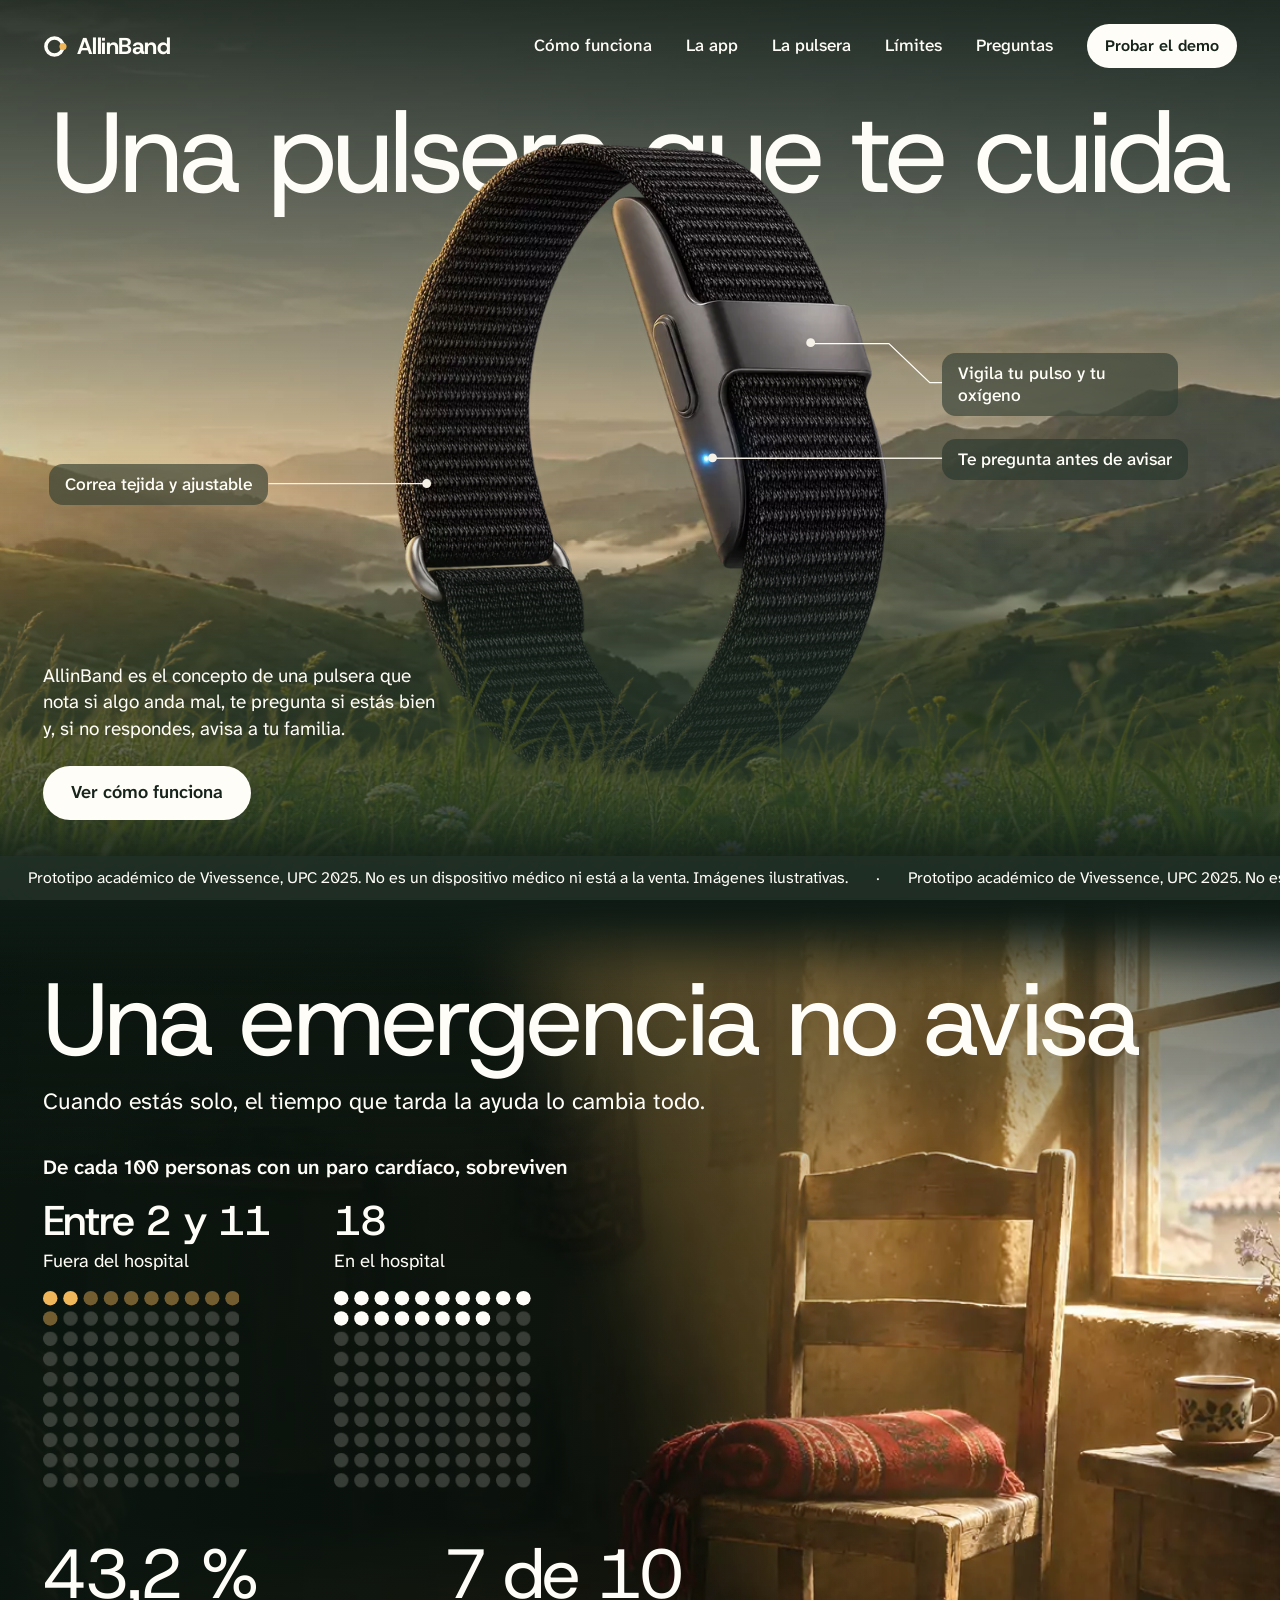
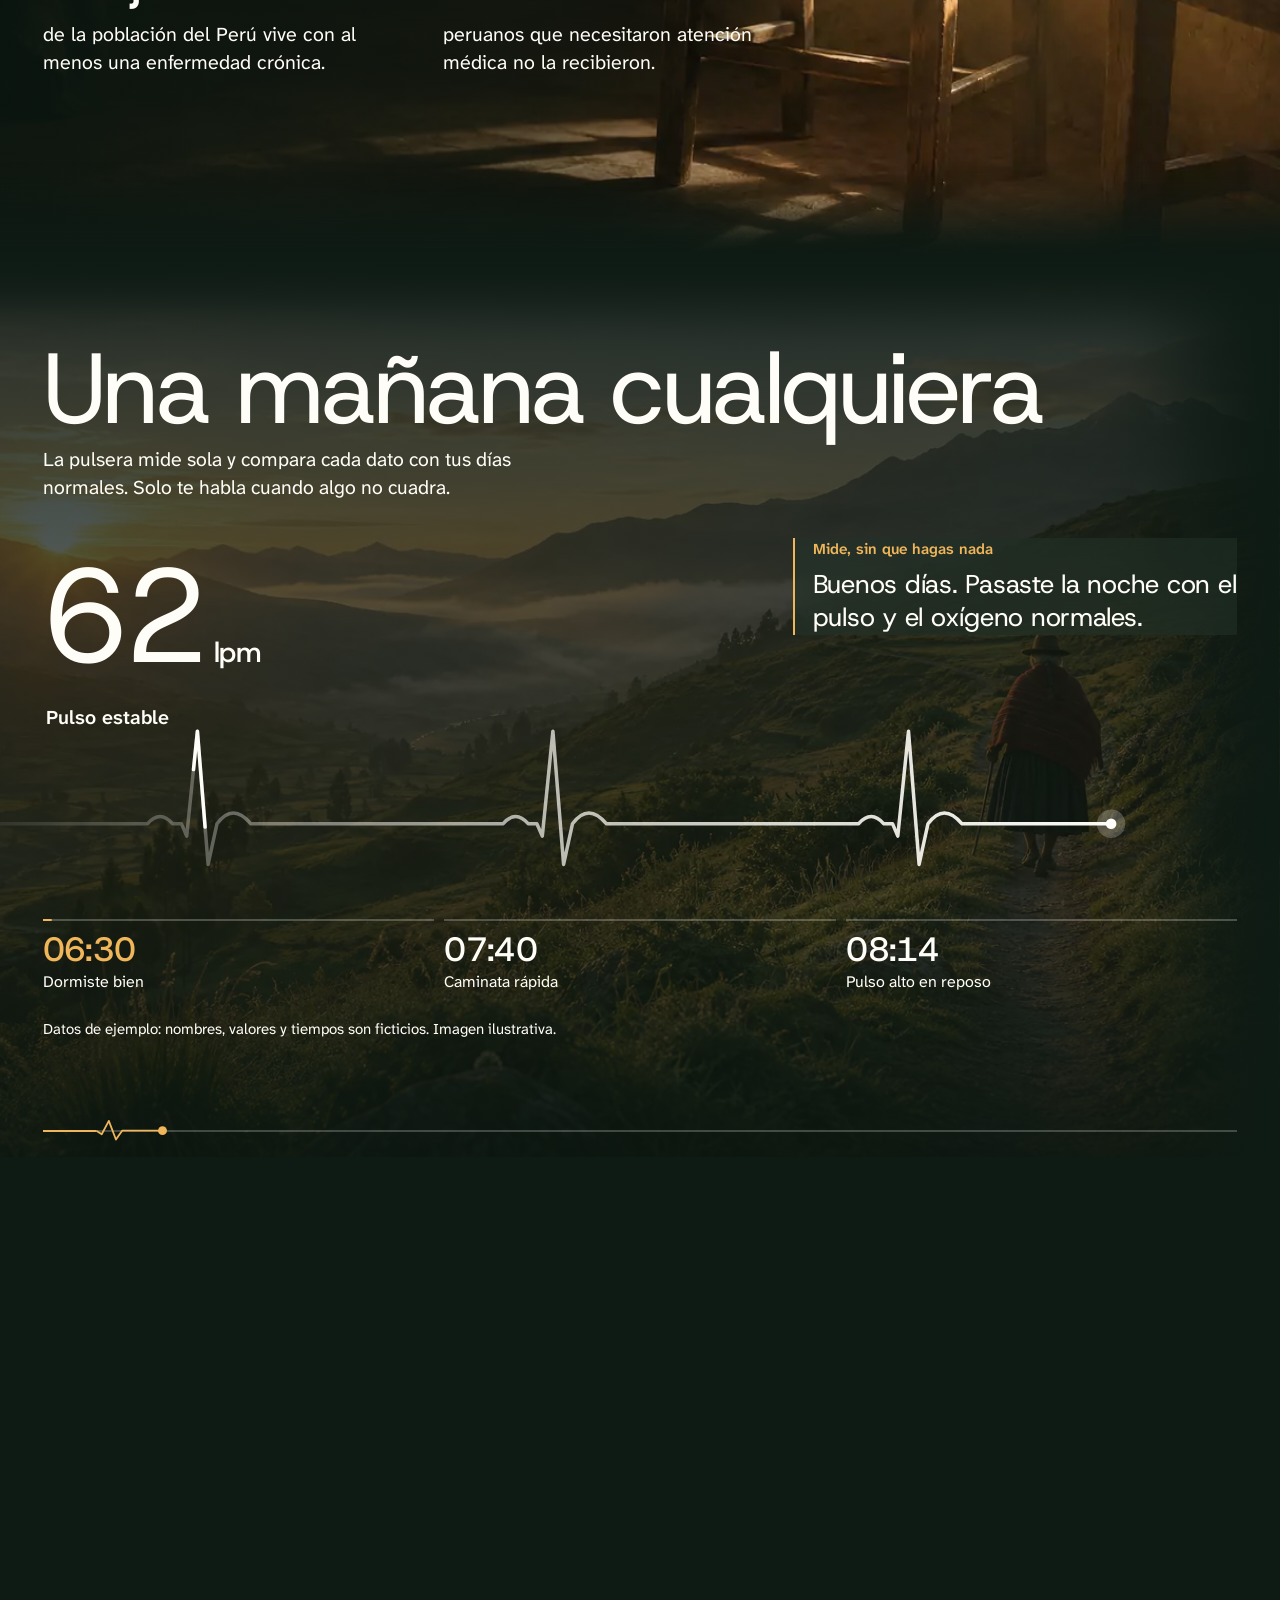
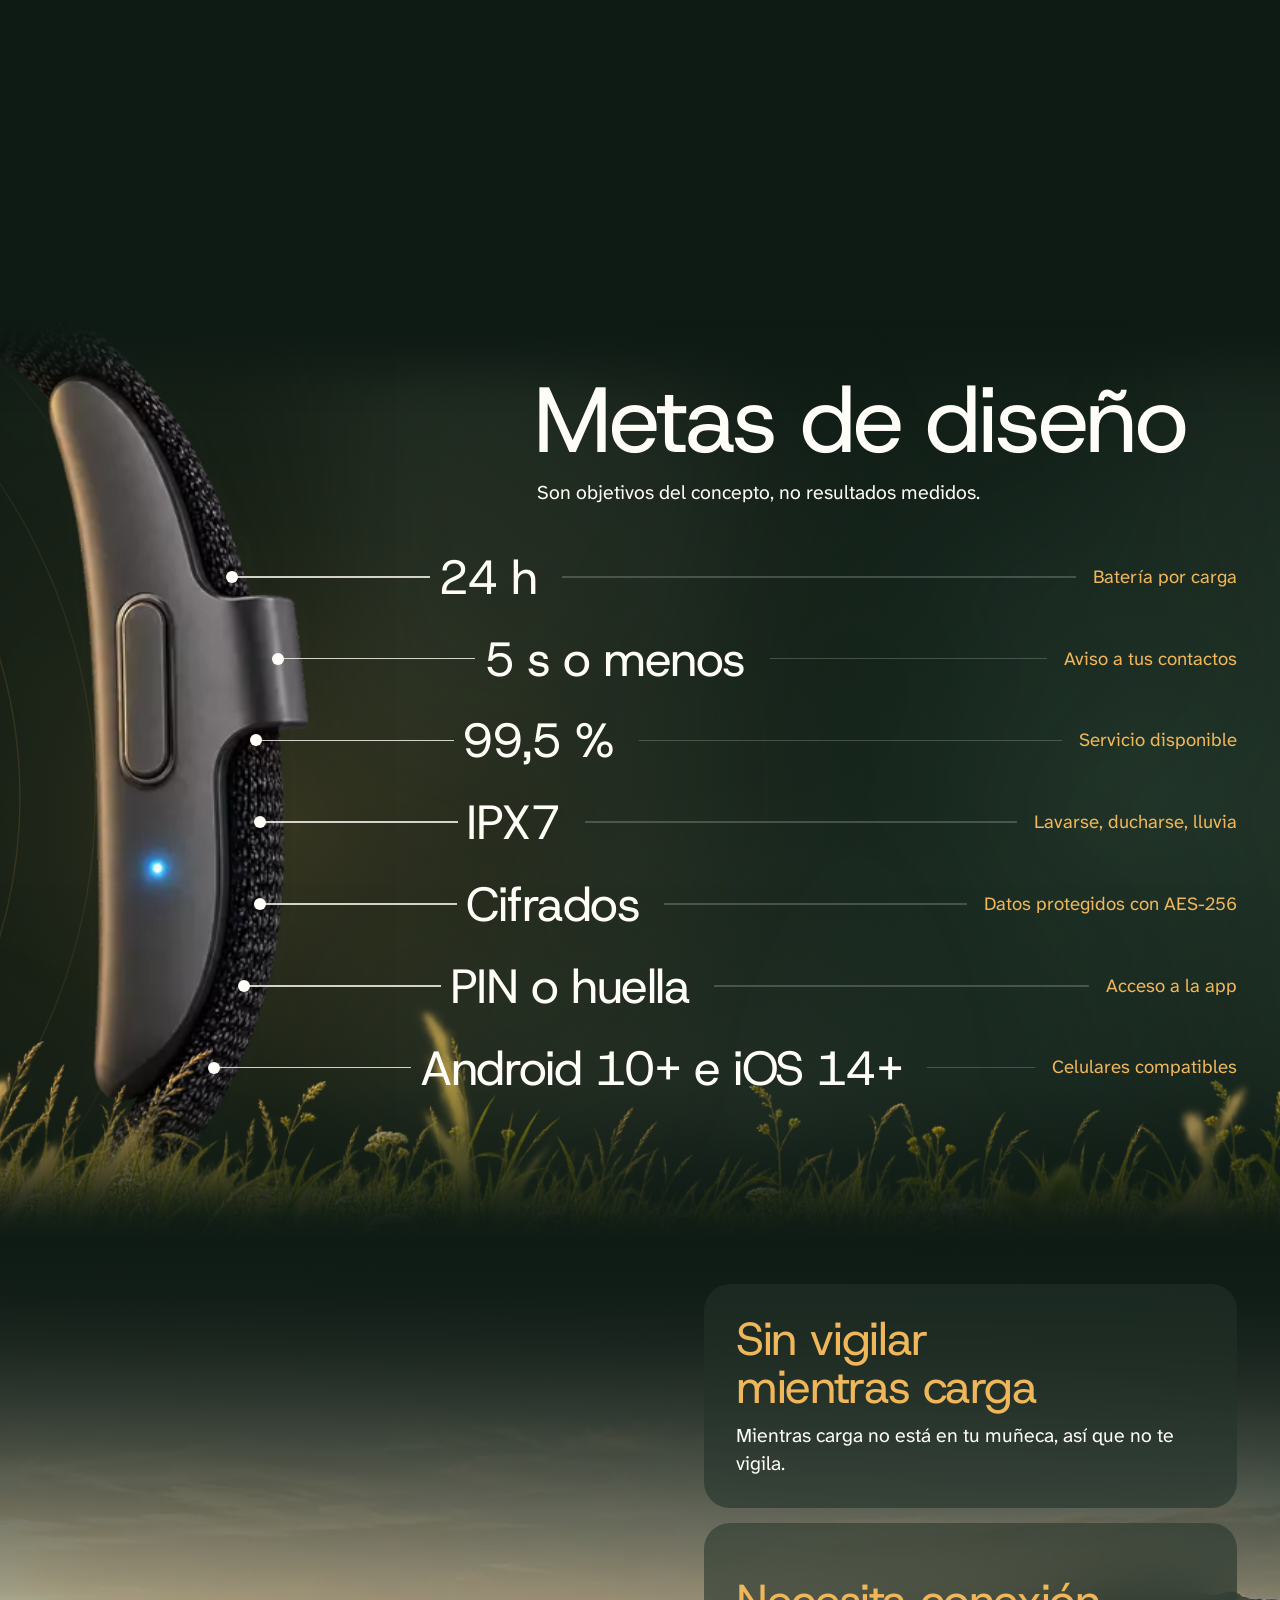
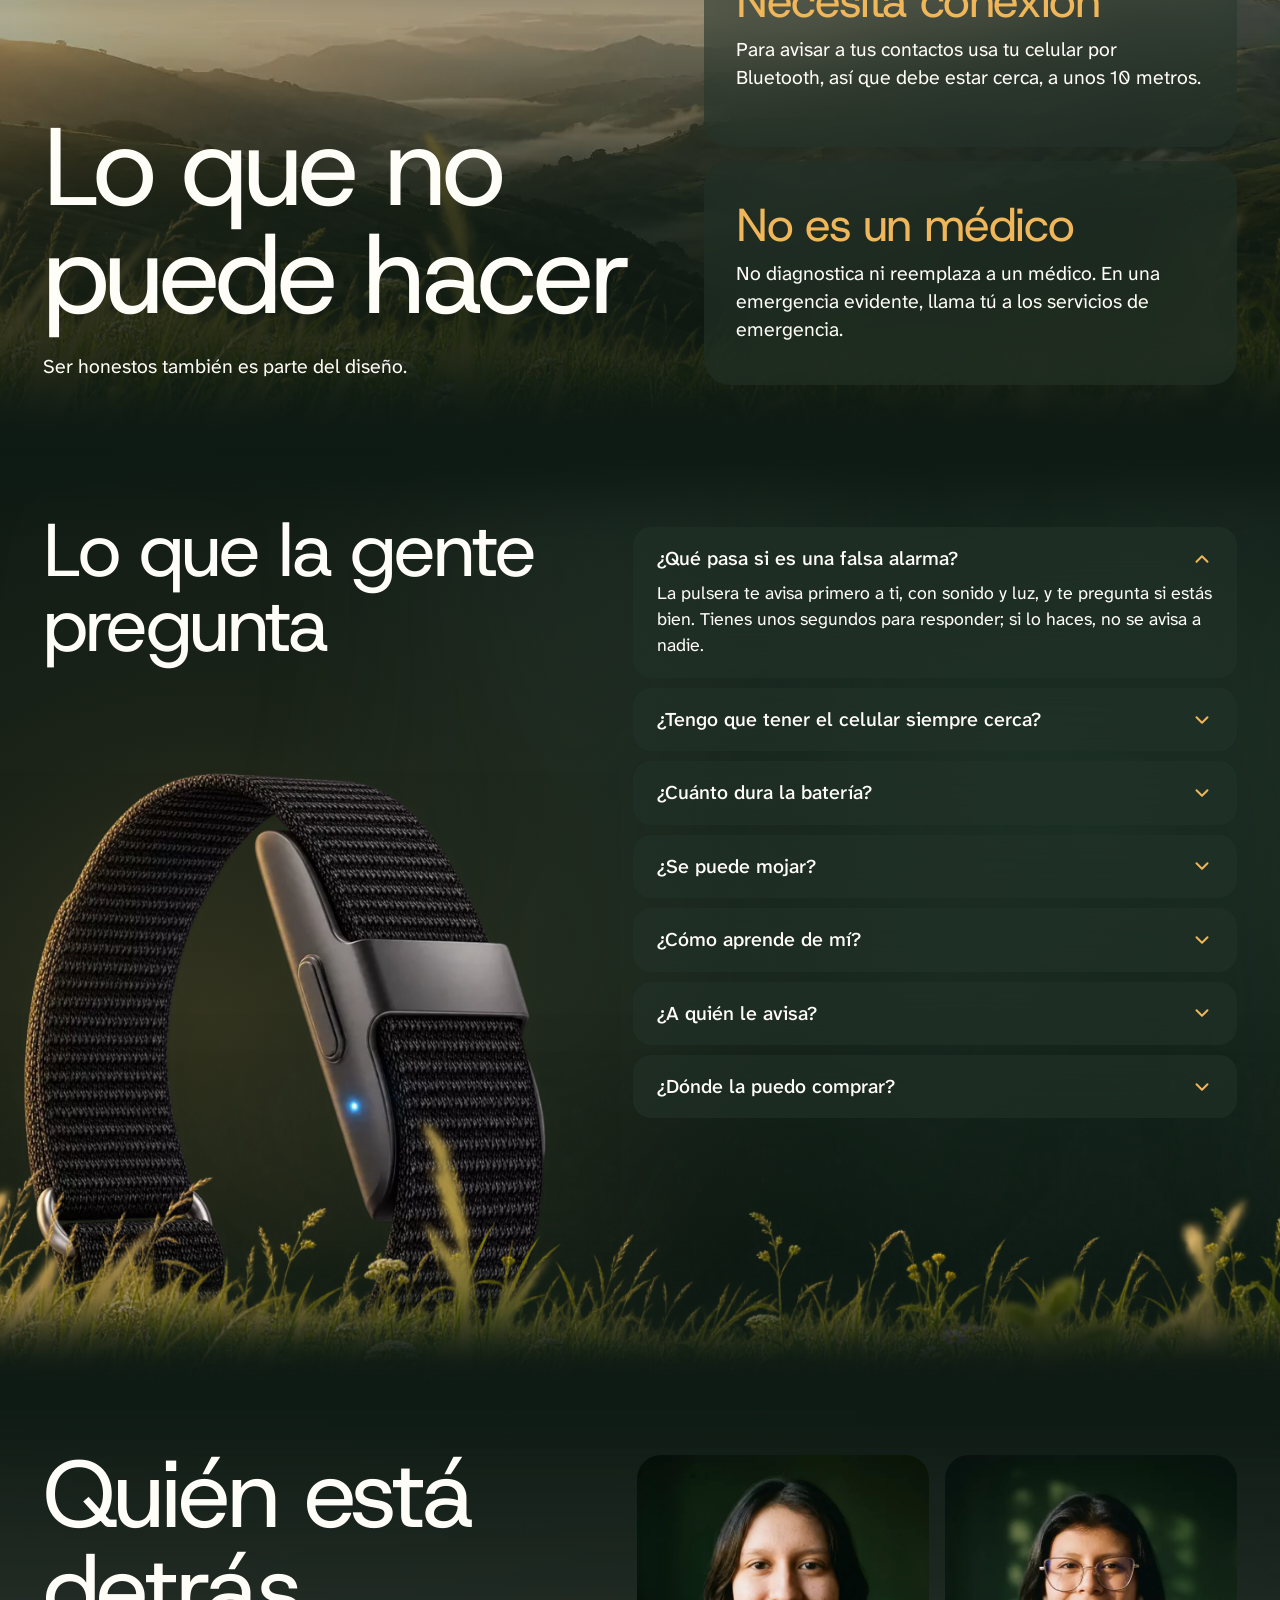
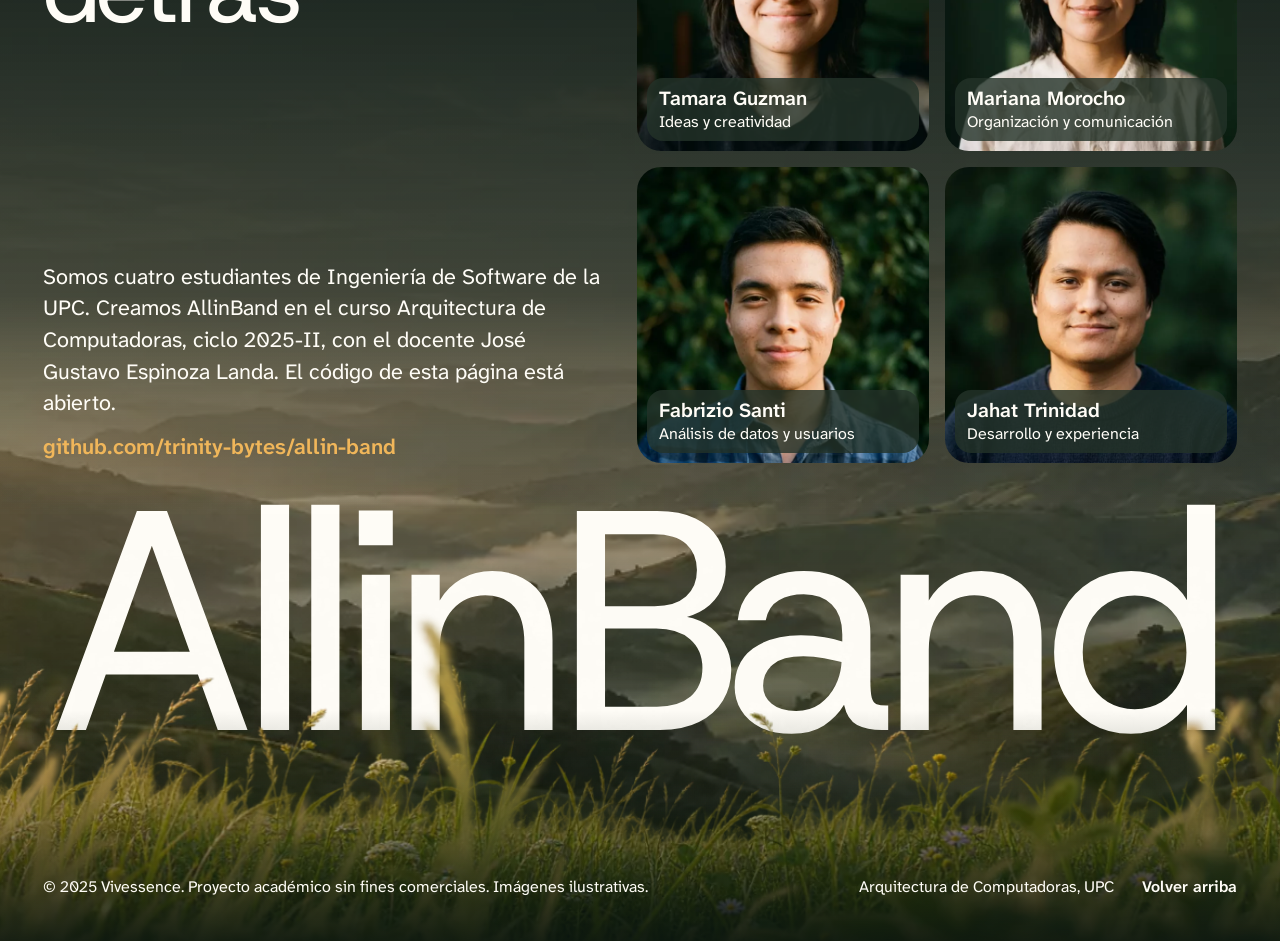
==== commit a082e9ba: "feat(landing): sun ray and mist shaders with static fallbacks" ====
--- a/index.html
+++ b/index.html
@@ -18,7 +18,7 @@
     <meta property="og:title" content="AllinBand: la pulsera que primero te pregunta a ti" />
     <meta
       property="og:description"
-      content="Concepto de pulsera inteligente. Prueba una alerta y decide qué pasa. Proyecto académico de Vivessence, UPC 2025."
+      content="Concepto de pulsera inteligente que te pregunta si estás bien antes de avisar a tu familia. Proyecto académico de Vivessence, UPC 2025."
     />
     <meta property="og:image" content="https://trinity-bytes.github.io/allin-band/assets/images/og-image.jpg" />
     <meta property="og:image:width" content="1200" />
@@ -66,8 +66,8 @@
 
         <nav class="nav" id="navMenu" aria-label="Secciones">
           <a class="nav__link" href="#como-funciona">Cómo funciona</a>
+          <a class="nav__link" href="#app">La app</a>
           <a class="nav__link" href="#pulsera">La pulsera</a>
-          <a class="nav__link" href="#app">La app</a>
           <a class="nav__link" href="#limites">Límites</a>
           <a class="nav__link" href="#preguntas">Preguntas</a>
           <a class="btn nav__demo" href="#tu-decides">Probar el demo</a>
@@ -127,9 +127,15 @@
             </p>
             <a class="btn hero__cta" href="#como-funciona">Ver cómo funciona</a>
           </div>
-          <p class="hero__disclosure mist">
-            Prototipo académico de Vivessence, UPC 2025. No es un dispositivo médico ni está a la venta. Imágenes ilustrativas.
-          </p>
+        </div>
+
+        <!-- The slot is one screen tall, so the ticker closes the first viewport even when the hero is taller -->
+        <div class="hero__ticker-slot">
+          <div class="hero__ticker ticker">
+            <div class="ticker__track">
+              <p class="hero__disclosure">Prototipo académico de Vivessence, UPC 2025. No es un dispositivo médico ni está a la venta. Imágenes ilustrativas.</p>
+            </div>
+          </div>
         </div>
       </section>
 
@@ -140,6 +146,9 @@
           <img src="assets/images/web/chair-2560.webp" alt="Silla de madera con una manta junto a una ventana, en una casa en silencio." width="2560" height="1707" loading="lazy" />
         </picture>
         <div class="emergency__scrim" aria-hidden="true"></div>
+        <canvas class="shader shader--rays emergency__rays" data-shader="rays" aria-hidden="true"></canvas>
+        <div class="seam seam--top" aria-hidden="true"></div>
+        <div class="seam seam--bottom" aria-hidden="true"></div>
 
         <div class="emergency__head" data-reveal>
           <h2 class="emergency__title reveal" id="emergency-title">Una emergencia no avisa</h2>
@@ -250,7 +259,7 @@
                       <p class="readout"><span class="readout__value">62</span> <abbr class="readout__unit" title="latidos por minuto">lpm</abbr></p>
                       <p class="moment__status">Pulso estable</p>
                     </div>
-                    <div class="moment__message">
+                    <div class="moment__message mist">
                       <p class="moment__step">Mide, sin que hagas nada</p>
                       <p class="moment__text">Buenos días. Pasaste la noche con el pulso y el oxígeno normales.</p>
                     </div>
@@ -261,7 +270,7 @@
                       <p class="readout"><span class="readout__value">96</span> <abbr class="readout__unit" title="latidos por minuto">lpm</abbr></p>
                       <p class="moment__status">Más rápido, y normal para ti</p>
                     </div>
-                    <div class="moment__message">
+                    <div class="moment__message mist">
                       <p class="moment__step">Compara con tus días normales</p>
                       <p class="moment__text">Caminaste rápido y el pulso subió. Para ti eso es normal, así que no hago nada.</p>
                     </div>
@@ -272,7 +281,7 @@
                       <p class="readout"><span class="readout__value">124</span> <abbr class="readout__unit" title="latidos por minuto">lpm</abbr></p>
                       <p class="moment__status">Fuera de tu normal</p>
                     </div>
-                    <div class="moment__message">
+                    <div class="moment__message mist">
                       <p class="moment__step">Pregunta antes de avisar</p>
                       <p class="moment__text">Llevas 10 minutos en reposo con el pulso alto. Eso no es habitual en ti. ¿Estás bien?</p>
                     </div>
@@ -344,7 +353,7 @@
                 <ol class="steps">
                   <li class="step">
                     <p class="step__title">Te pregunta a ti primero</p>
-                    <p class="step__text">Tu pulsera suena, se ilumina y te pregunta si estás bien.</p>
+                    <p class="step__text">Tu pulsera suena, se ilumina y te pregunta en su pantalla.</p>
                   </li>
                   <li class="step">
                     <p class="step__title">Si estás bien, cancelas</p>
@@ -391,29 +400,18 @@
               <div class="panel__flow">
                 <h2 class="panel__title" id="family-title">Si no respondes,<br /> tu familia lo sabe</h2>
                 <p class="panel__intro">Tu centro de salud y tu primer contacto reciben tus datos y dónde estás. Si nadie confirma, la alerta sigue.</p>
-                <ol class="rail" aria-label="Orden de aviso de ejemplo">
-                  <li class="rail__step rail__step--now">
-                    <div class="rail__body">
-                      <p class="rail__when">Al instante</p>
-                      <p class="rail__who">Centro de salud y Ana</p>
-                      <p class="rail__what">Reciben tus datos y dónde estás.</p>
-                      <p class="rail__avatars" aria-hidden="true"><span class="rail__avatar">C</span><span class="rail__avatar">A</span></p>
-                    </div>
+                <ol class="chain" aria-label="Orden de aviso de ejemplo">
+                  <li class="chain__item chain__item--now">
+                    <span class="chain__avatar" aria-hidden="true">A</span>
+                    <p class="chain__copy"><span class="chain__name">Ana, hija</span> <span class="chain__state">Avisando ahora</span></p>
                   </li>
-                  <li class="rail__step">
-                    <div class="rail__body">
-                      <p class="rail__when">A los 10 segundos</p>
-                      <p class="rail__who">Luis, si nadie responde</p>
-                      <p class="rail__what">La alerta sigue al siguiente de tu lista.</p>
-                      <p class="rail__avatars" aria-hidden="true"><span class="rail__avatar">L</span></p>
-                    </div>
+                  <li class="chain__item">
+                    <span class="chain__avatar" aria-hidden="true">L</span>
+                    <p class="chain__copy"><span class="chain__name">Luis, hijo</span> <span class="chain__state">A los 10 s, si Ana no confirma</span></p>
                   </li>
-                  <li class="rail__step">
-                    <div class="rail__body">
-                      <p class="rail__when">Cuando alguien confirma</p>
-                      <p class="rail__who">Todos lo saben</p>
-                      <p class="rail__what">«Ayuda en camino» llega a toda la lista.</p>
-                    </div>
+                  <li class="chain__item">
+                    <span class="chain__avatar" aria-hidden="true">C</span>
+                    <p class="chain__copy"><span class="chain__name">Centro de salud</span> <span class="chain__state">Avisado junto con Ana</span></p>
                   </li>
                 </ol>
                 <p class="panel__note family__note">Tú eliges el orden. Participantes de ejemplo.</p>
@@ -464,6 +462,7 @@
                       <dl class="notice__vitals">
                         <div><dt>Pulso</dt> <dd>124 lpm</dd></div>
                         <div><dt>Oxígeno</dt> <dd>91 %</dd></div>
+                        <div><dt>Temp.</dt> <dd>37,2 °C</dd></div>
                       </dl>
                       <p class="notice__text">Pulso alto en reposo. Clínica a 600 m.</p>
                       <div class="notice__actions notice__actions--row">
@@ -490,7 +489,6 @@
                 <div class="app__layout">
                   <figure class="phone phone--app app__phone">
                     <figcaption class="visually-hidden">Pantalla de ejemplo de la app para la familia.</figcaption>
-                    <p class="app__tag mist">Concepto, datos de ejemplo</p>
                     <div class="phone__screen app-screen">
                       <span class="phone__island"></span>
                       <p class="app-screen__clock">20:10</p>
@@ -520,6 +518,7 @@
                         </div>
                         <dl class="app-screen__vitals">
                           <div><dt>Oxígeno</dt> <dd>97 %</dd></div>
+                          <div><dt>Promedio de hoy</dt> <dd>74 lpm</dd></div>
                         </dl>
                         <dl class="app-screen__rows">
                           <div><dt>Ubicación</dt> <dd>En casa</dd></div>
@@ -565,16 +564,14 @@
                   <div class="app-panel app-panel--history mist">
                     <p class="app-panel__head"><span class="app-panel__title">Pulso en reposo</span> <span class="app-panel__range">Últimos 7 días</span></p>
                     <svg class="app-panel__chart" viewBox="0 0 382 124" aria-hidden="true" focusable="false">
-                      <g transform="translate(-16 0)">
-                        <rect x="34" y="20" width="346" height="60" rx="8" fill="#f0b65a" fill-opacity="0.12" />
-                        <path d="M34 6H380M34 50H380M34 94H380" fill="none" stroke="#fffdf7" stroke-opacity="0.16" stroke-width="1.5" />
-                        <path d="M52 66 104 46l52 14 52-24 52 18 52-26 52 14" fill="none" stroke="#f0b65a" stroke-width="3.5" stroke-linecap="round" stroke-linejoin="round" />
-                        <g fill="#f0b65a">
-                          <circle cx="52" cy="66" r="4" /><circle cx="104" cy="46" r="4" /><circle cx="156" cy="60" r="4" />
-                          <circle cx="208" cy="36" r="4" /><circle cx="260" cy="54" r="4" /><circle cx="312" cy="28" r="4" />
-                        </g>
-                        <circle cx="364" cy="42" r="7" fill="#fffdf7" />
+                      <rect x="34" y="20" width="346" height="60" rx="8" fill="#f0b65a" fill-opacity="0.12" />
+                      <path d="M34 6H380M34 50H380M34 94H380" fill="none" stroke="#fffdf7" stroke-opacity="0.16" stroke-width="1.5" />
+                      <path d="M52 66 104 46l52 14 52-24 52 18 52-26 52 14" fill="none" stroke="#f0b65a" stroke-width="3.5" stroke-linecap="round" stroke-linejoin="round" />
+                      <g fill="#f0b65a">
+                        <circle cx="52" cy="66" r="4" /><circle cx="104" cy="46" r="4" /><circle cx="156" cy="60" r="4" />
+                        <circle cx="208" cy="36" r="4" /><circle cx="260" cy="54" r="4" /><circle cx="312" cy="28" r="4" />
                       </g>
+                      <circle cx="364" cy="42" r="7" fill="#fffdf7" />
                     </svg>
                     <p class="app-panel__days" aria-hidden="true"><span>L</span><span>M</span><span>M</span><span>J</span><span>V</span><span>S</span><span>D</span></p>
                     <p class="app-panel__status">Entre 68 y 74 lpm toda la semana.</p>
@@ -609,7 +606,7 @@
 
               <div class="panel__flow">
                 <h2 class="panel__title" id="band-title">Pensada para todos los días</h2>
-                <p class="panel__intro">Una correa tejida, un módulo de sensores y una luz de estado.</p>
+                <p class="panel__intro">Una correa tejida, una pantalla pequeña y una luz de estado.</p>
               </div>
             </section>
           </div>
@@ -629,7 +626,10 @@
 
       <!-- sections-bottom:start -->
       <section class="goals" id="metas" aria-labelledby="goals-title" data-reveal>
-        <div class="goals__glow" aria-hidden="true"></div>
+        <div class="bloom bloom--warm goals__bloom goals__bloom--warm" aria-hidden="true"></div>
+        <div class="bloom bloom--moss goals__bloom goals__bloom--moss" aria-hidden="true"></div>
+        <div class="bloom bloom--mist goals__bloom goals__bloom--mist" aria-hidden="true"></div>
+        <canvas class="shader shader--mist goals__mist" data-shader="mist" aria-hidden="true"></canvas>
         <svg class="goals__rings" viewBox="0 0 2040 2040" aria-hidden="true" focusable="false">
           <g fill="none" stroke="#f0b65a" stroke-width="1.5">
             <circle class="goals__ring" pathLength="1" cx="1020" cy="1020" r="779.25" stroke-opacity="0.12" />
@@ -649,7 +649,8 @@
           <source media="(max-width: 47.99rem)" srcset="assets/images/web/grass-near-1280.webp" />
           <img src="assets/images/web/grass-near-2560.webp" alt="" width="2560" height="853" loading="lazy" />
         </picture>
-        <div class="goals__scrim" aria-hidden="true"></div>
+        <div class="seam seam--top" aria-hidden="true"></div>
+        <div class="seam seam--bottom" aria-hidden="true"></div>
 
         <div class="goals__head">
           <h2 class="goals__title reveal" id="goals-title">Metas de diseño</h2>
@@ -718,6 +719,8 @@
           <img src="assets/images/web/grass-near-2560.webp" alt="" width="2560" height="853" loading="lazy" />
         </picture>
         <div class="limits__scrim-text" aria-hidden="true"></div>
+        <div class="seam seam--top" aria-hidden="true"></div>
+        <div class="seam seam--bottom" aria-hidden="true"></div>
 
         <div class="limits__head" data-reveal>
           <h2 class="limits__title reveal" id="limits-title">Lo que no puede hacer</h2>
@@ -741,7 +744,9 @@
       </section>
 
       <section class="faq" id="preguntas" aria-labelledby="faq-title">
-        <div class="faq__glow" aria-hidden="true"></div>
+        <div class="bloom bloom--warm faq__bloom faq__bloom--warm" aria-hidden="true"></div>
+        <div class="bloom bloom--moss faq__bloom faq__bloom--moss" aria-hidden="true"></div>
+        <canvas class="shader shader--mist faq__mist" data-shader="mist" aria-hidden="true"></canvas>
         <picture class="faq__band">
           <source media="(max-width: 47.99rem)" srcset="assets/images/web/band-800.webp" />
           <img src="assets/images/web/band-1600.webp" alt="" width="1600" height="1600" loading="lazy" />
@@ -755,13 +760,15 @@
           <img src="assets/images/web/grass-near-2560.webp" alt="" width="2560" height="853" loading="lazy" />
         </picture>
         <div class="faq__scrim" aria-hidden="true"></div>
+        <div class="seam seam--top" aria-hidden="true"></div>
+        <div class="seam seam--bottom" aria-hidden="true"></div>
 
         <h2 class="faq__title" id="faq-title" data-reveal><span class="reveal">Lo que la gente pregunta</span></h2>
 
         <div class="faq__list" data-reveal>
           <details class="faq__item mist reveal" open>
             <summary class="faq__q">¿Qué pasa si es una falsa alarma?<svg class="faq__chevron" viewBox="0 0 22 22" width="22" height="22" aria-hidden="true" focusable="false"><path d="M5.5 8.25 11 13.75l5.5-5.5" fill="none" stroke="currentColor" stroke-width="2" stroke-linecap="round" stroke-linejoin="round" /></svg></summary>
-            <p class="faq__a">La pulsera te avisa primero a ti, con sonido, luz y un mensaje en su pantalla. Tienes unos segundos para responder que estás bien; si lo haces, no se avisa a nadie.</p>
+            <p class="faq__a">La pulsera te avisa primero a ti, con sonido y luz, y te pregunta si estás bien. Tienes unos segundos para responder; si lo haces, no se avisa a nadie.</p>
           </details>
           <details class="faq__item mist reveal">
             <summary class="faq__q">¿Tengo que tener el celular siempre cerca?<svg class="faq__chevron" viewBox="0 0 22 22" width="22" height="22" aria-hidden="true" focusable="false"><path d="M5.5 8.25 11 13.75l5.5-5.5" fill="none" stroke="currentColor" stroke-width="2" stroke-linecap="round" stroke-linejoin="round" /></svg></summary>
@@ -799,6 +806,7 @@
       </picture>
       <div class="closing__layer closing__scrim"></div>
       <div class="closing__layer closing__scrim-copy"></div>
+      <div class="seam seam--top" aria-hidden="true"></div>
 
       <section class="project">
         <div class="project__text">
@@ -855,6 +863,7 @@
     <script src="js/main.js"></script>
     <script src="js/hero.js"></script>
     <script src="js/sections.js"></script>
+    <script src="js/shaders.js"></script>
     <script src="js/journey.js"></script>
     <script src="js/closing.js"></script>
   </body>
--- a/css/nav.css
+++ b/css/nav.css
@@ -86,7 +86,8 @@
   font-size: var(--text-sm);
 }
 
-.nav__ticker {
+/* Only the mobile menu shows it; this beats `.ticker.is-moving` in base.css */
+.navbar .nav__ticker {
   display: none;
 }
 
--- a/css/sections.css
+++ b/css/sections.css
@@ -40,6 +40,47 @@
   }
 }
 
+/* Light shaders (js/shaders.js). The static gradient is the fallback for
+   reduced motion, no JS and no WebGL; the live canvas drops it */
+.shader {
+  position: absolute;
+  inset: 0;
+  width: 100%;
+  height: 100%;
+  pointer-events: none;
+}
+
+.shader.is-live {
+  background-image: none;
+}
+
+/* Three shafts slanting down from the window side, fading as they fall */
+.shader--rays {
+  z-index: -1;
+  mix-blend-mode: screen;
+  background-image:
+    linear-gradient(71deg, rgba(240, 181, 89, 0) 52%, rgba(240, 181, 89, 0.16) 57%, rgba(240, 181, 89, 0) 63%),
+    linear-gradient(71deg, rgba(240, 181, 89, 0) 66%, rgba(240, 181, 89, 0.2) 72%, rgba(240, 181, 89, 0) 79%),
+    linear-gradient(71deg, rgba(240, 181, 89, 0) 81%, rgba(240, 181, 89, 0.16) 87%, rgba(240, 181, 89, 0) 94%);
+  mask-image: linear-gradient(to bottom, #000, rgba(0, 0, 0, 0.4) 55%, transparent);
+}
+
+.shader--rays.is-live {
+  mask-image: none;
+}
+
+.shader--mist {
+  background-image: radial-gradient(closest-side, rgba(87, 107, 92, 0.12), rgba(87, 107, 92, 0));
+}
+
+.goals__mist {
+  z-index: 0;
+}
+
+.faq__mist {
+  z-index: -5;
+}
+
 /* Joints (L30, L32): the seams sit over the photo layers and under the copy */
 .emergency,
 .limits,
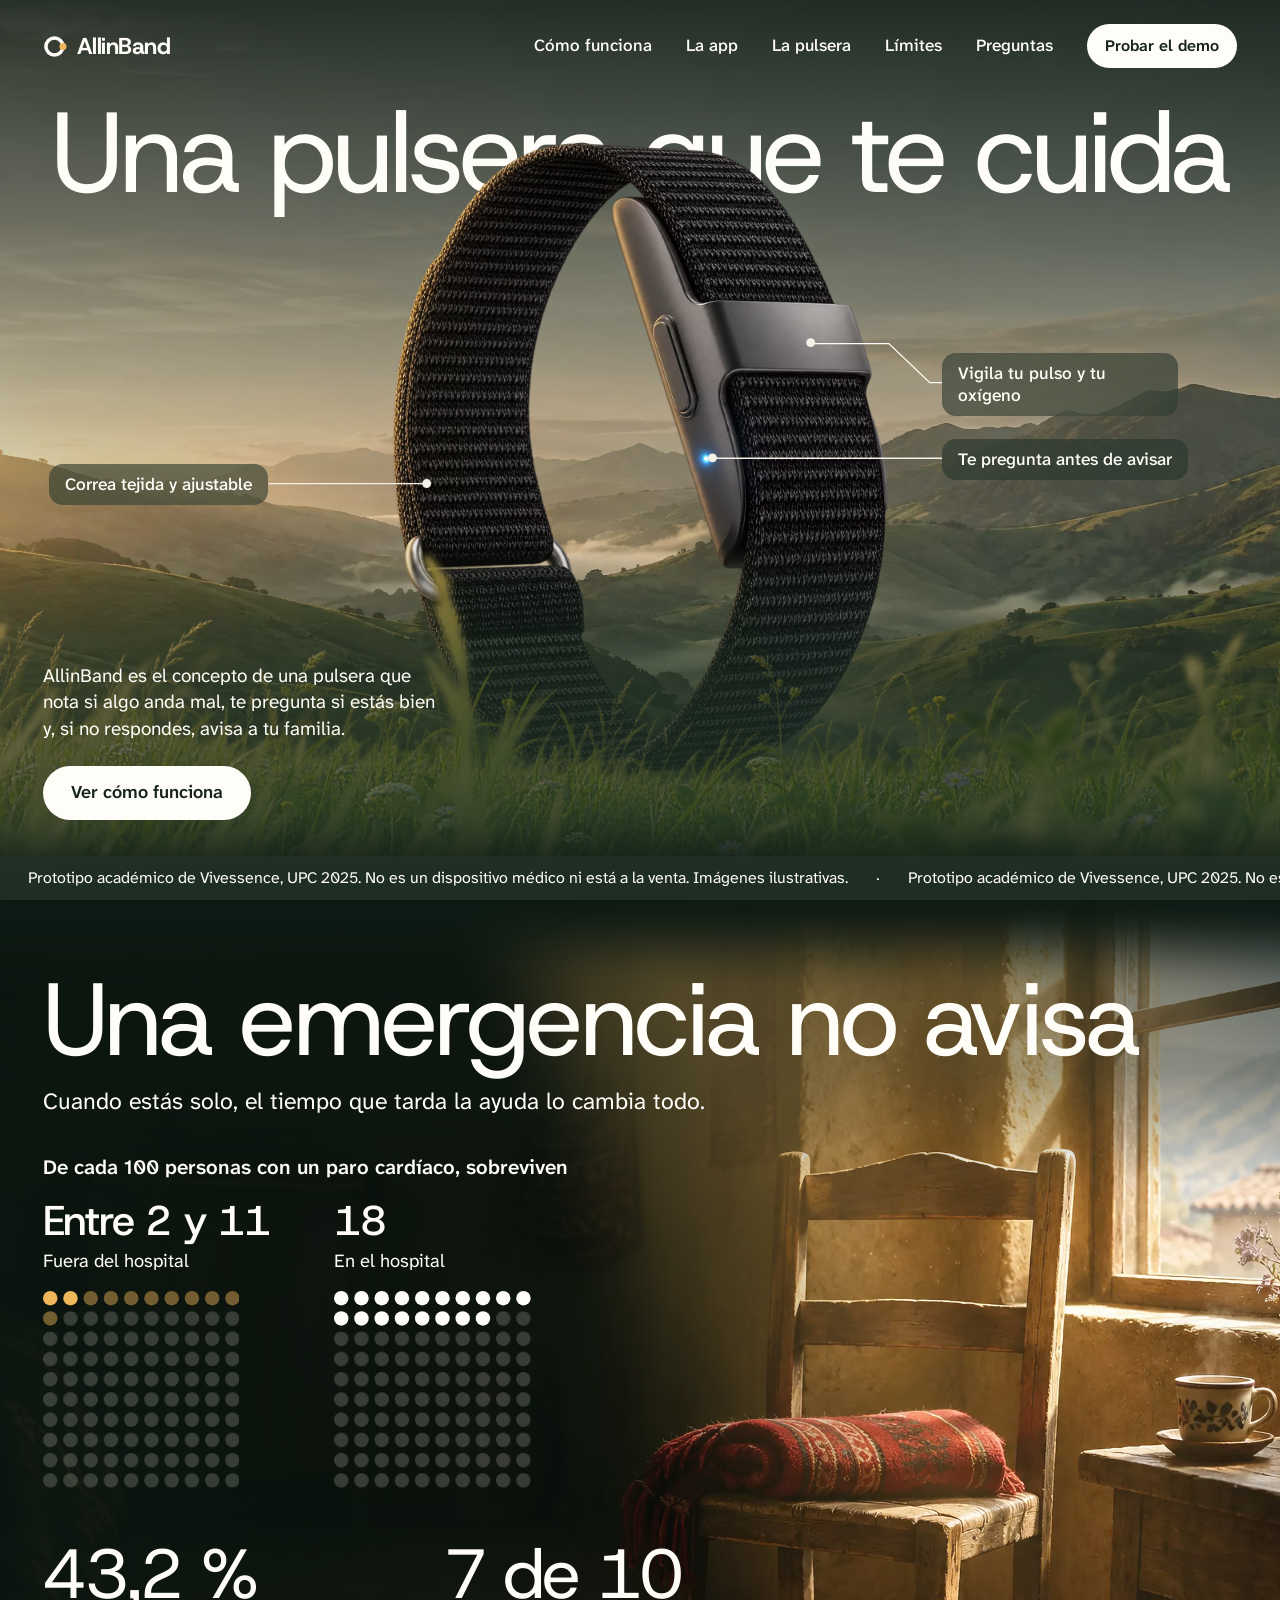
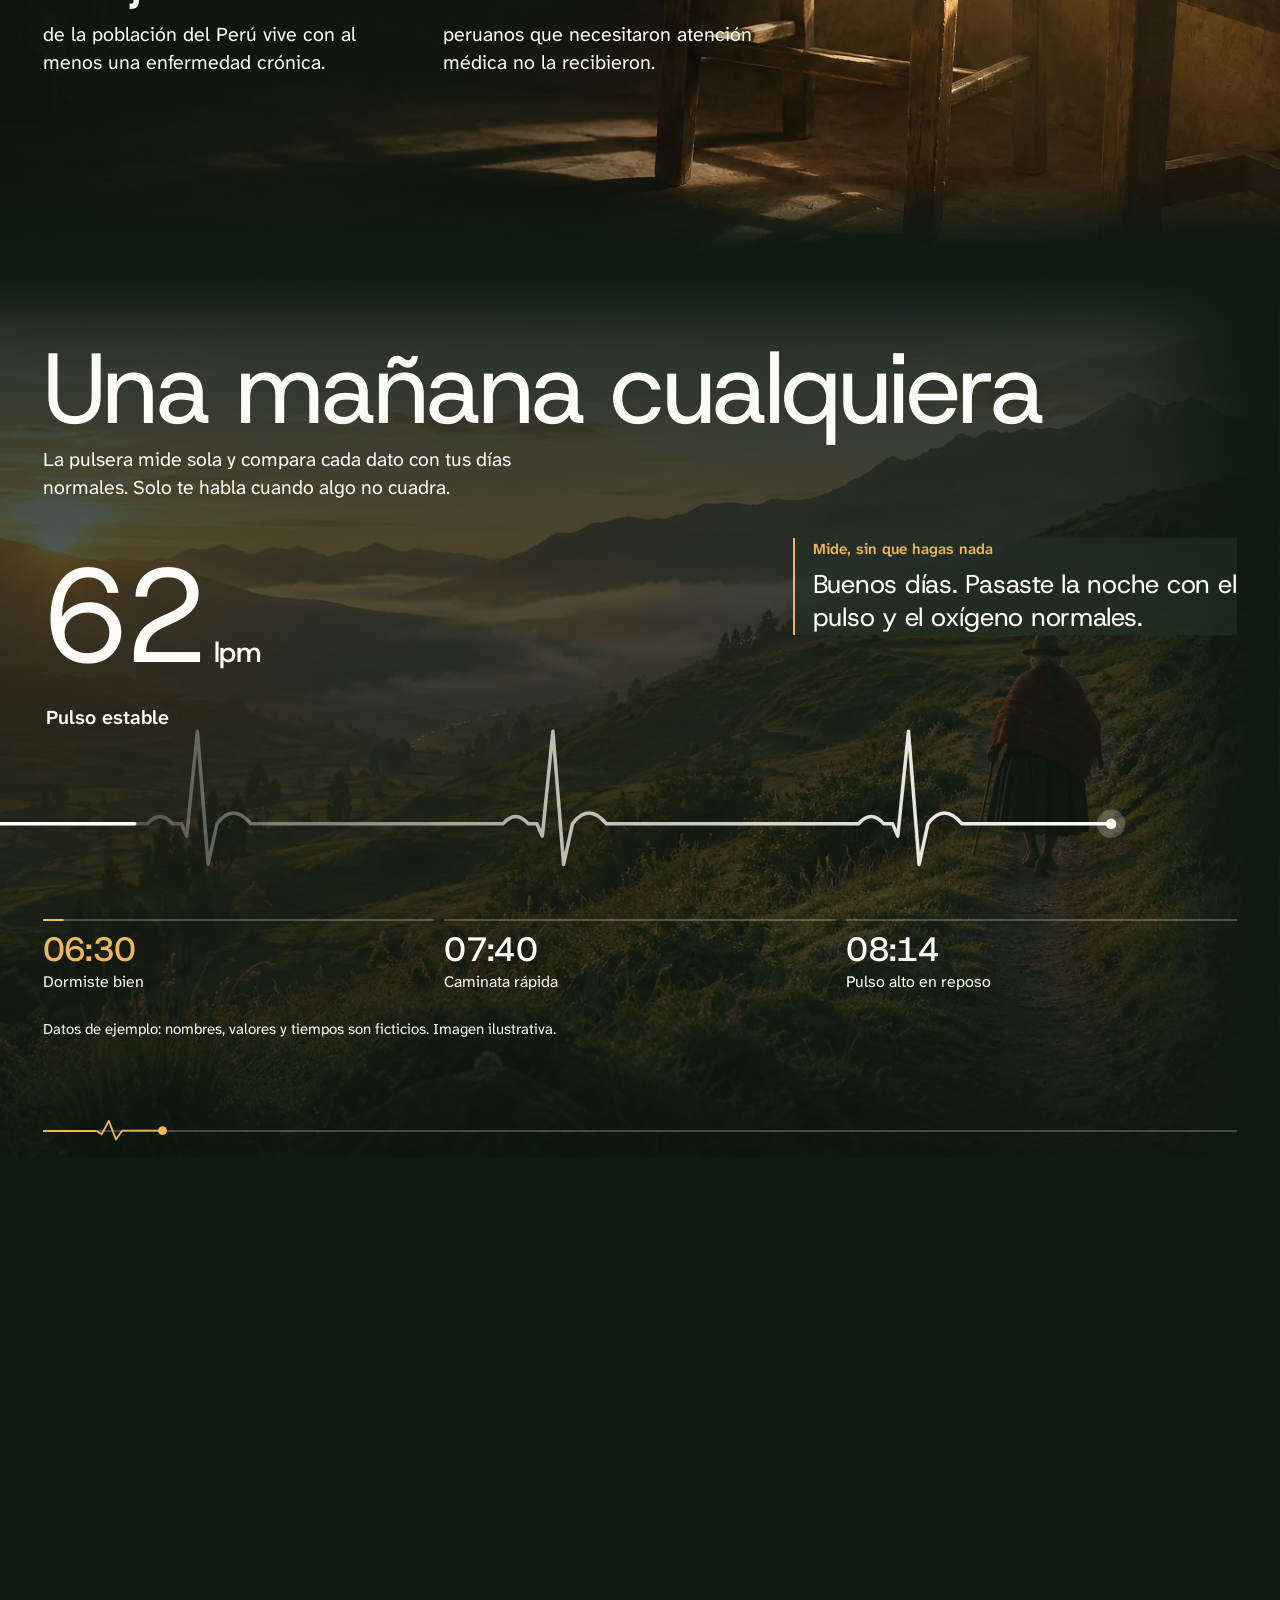
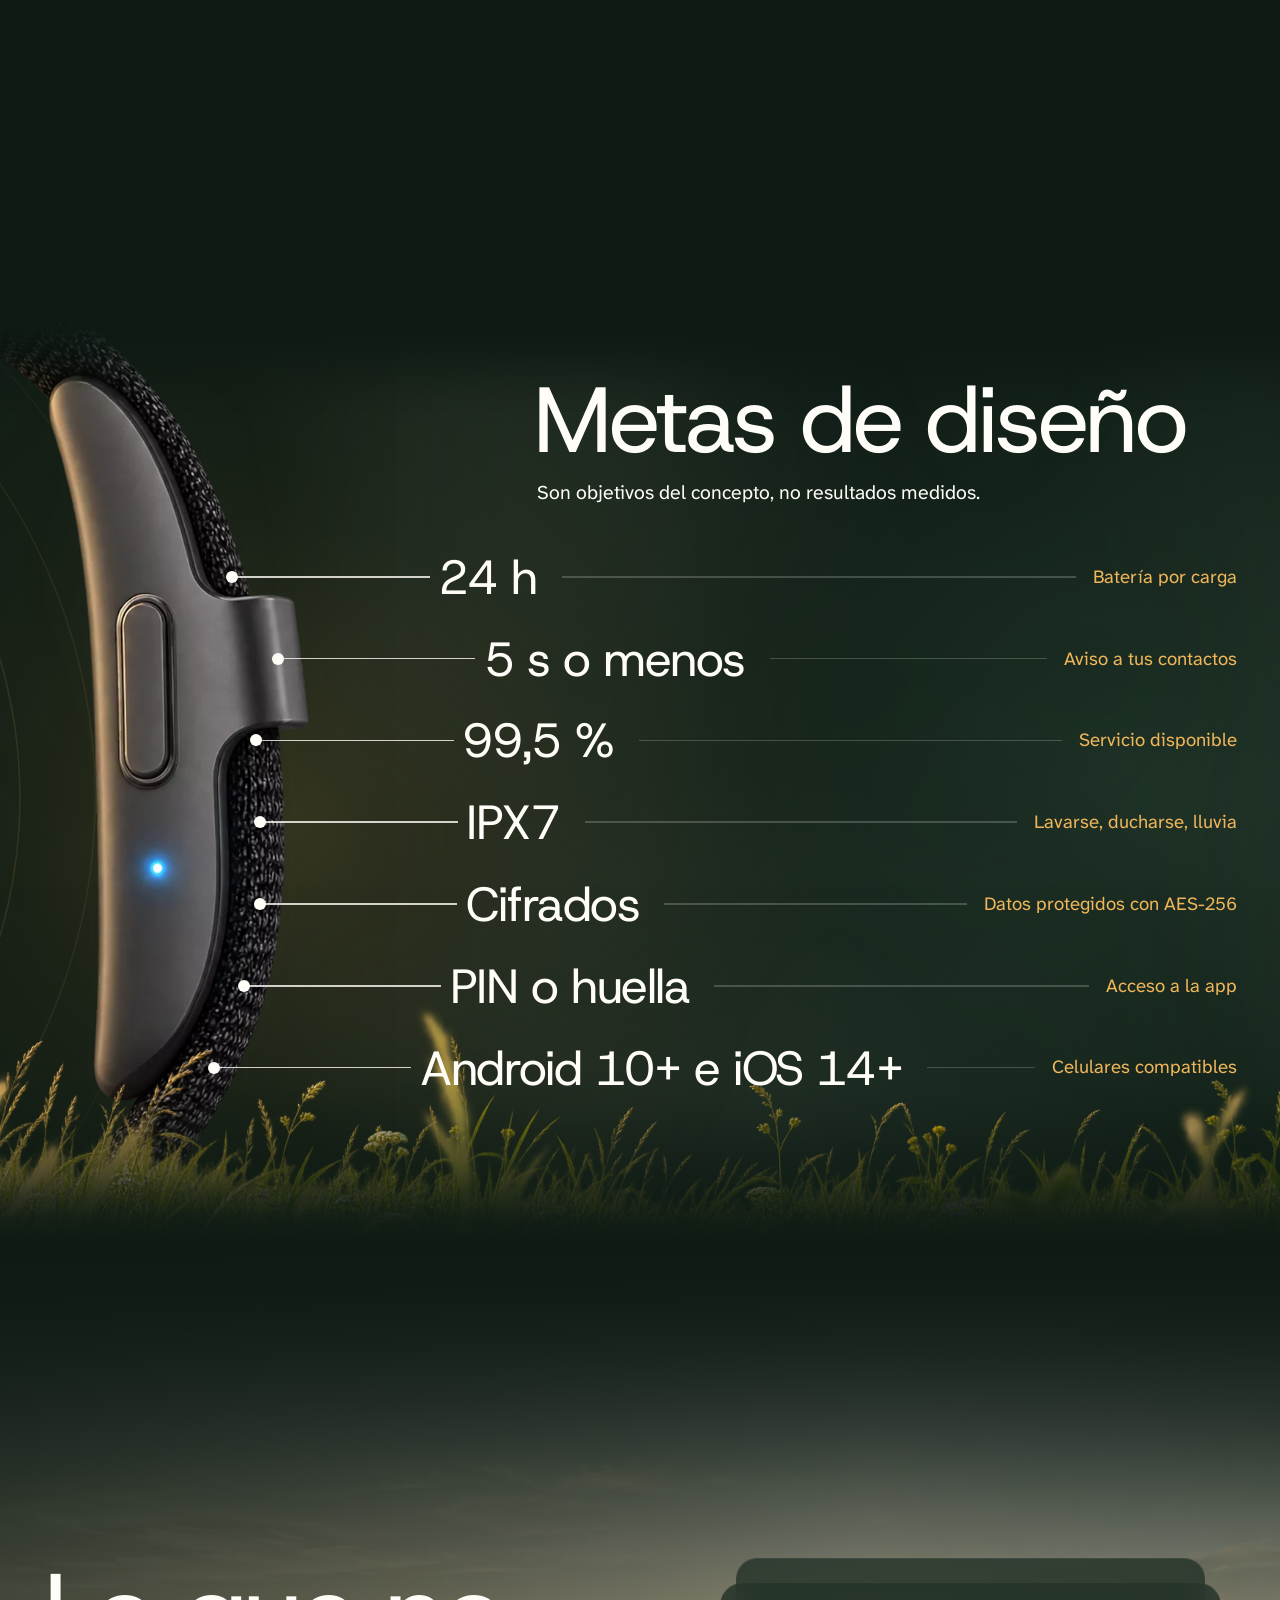
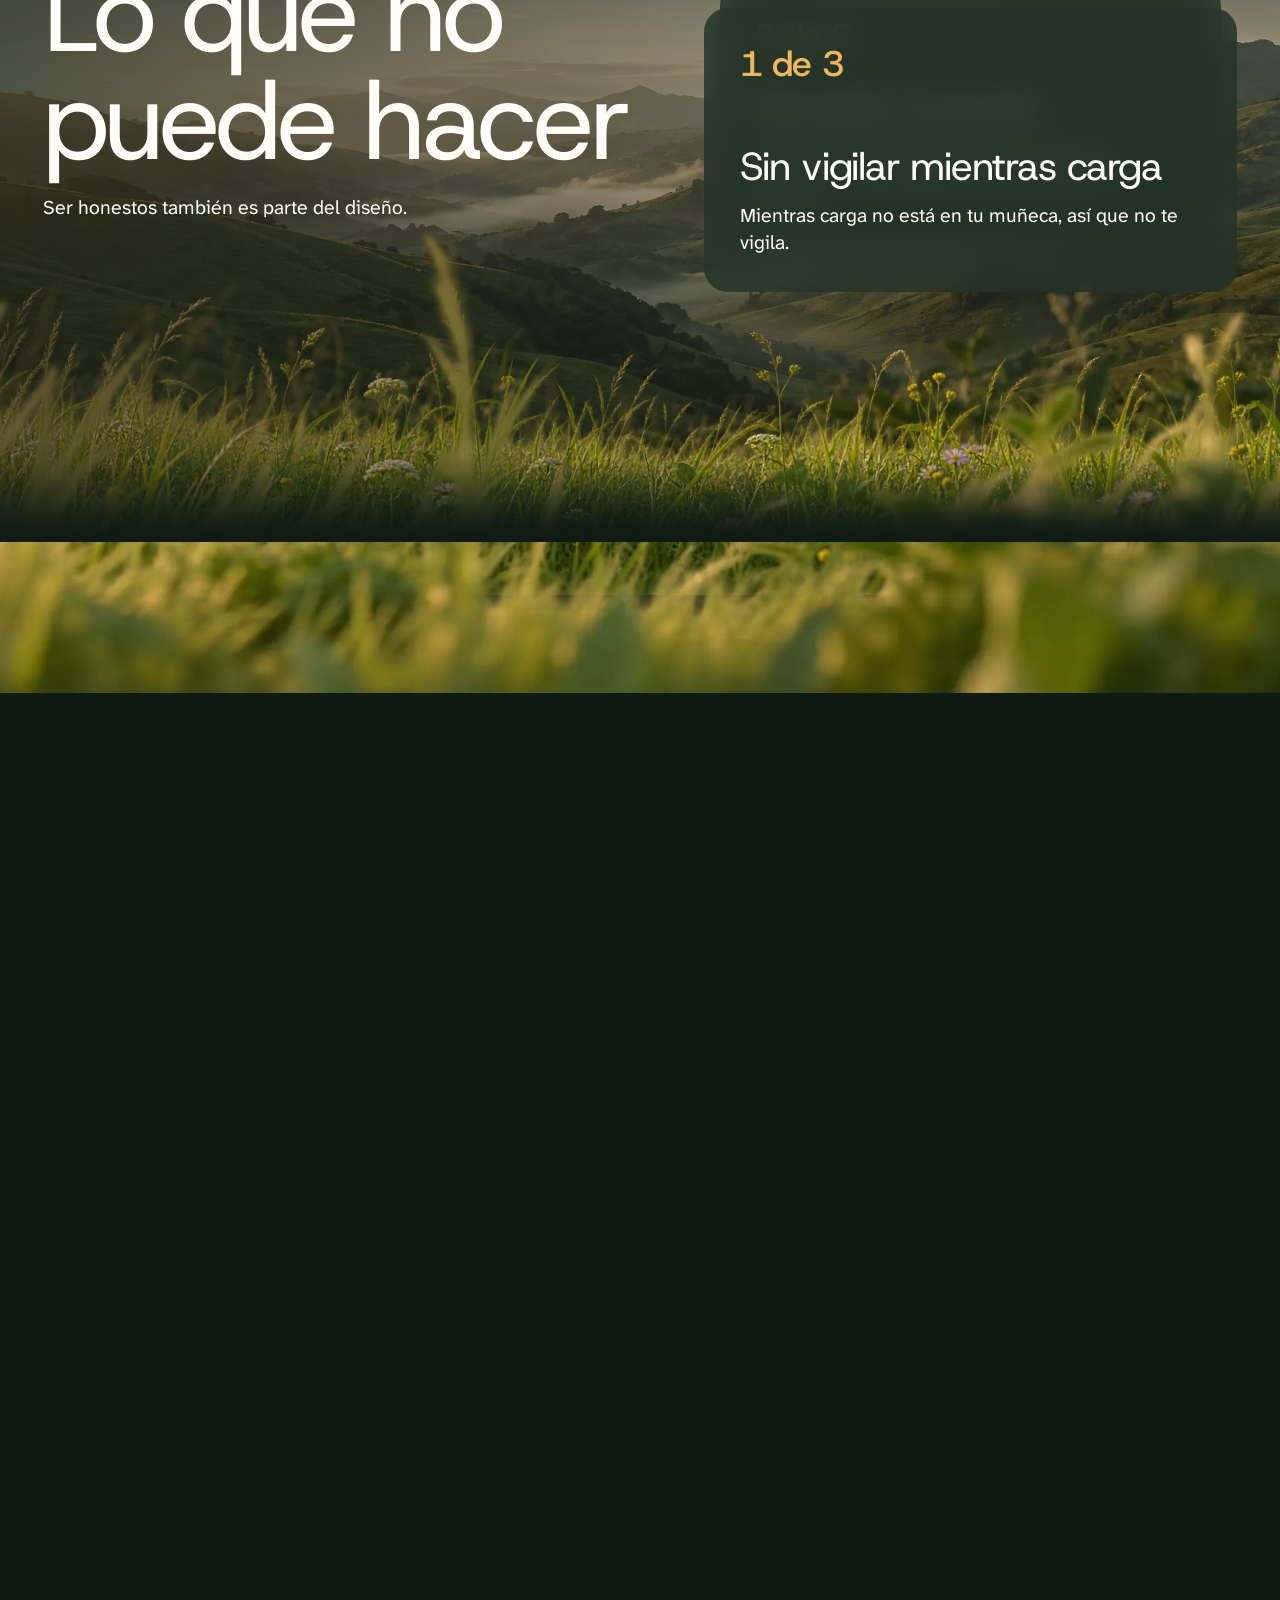
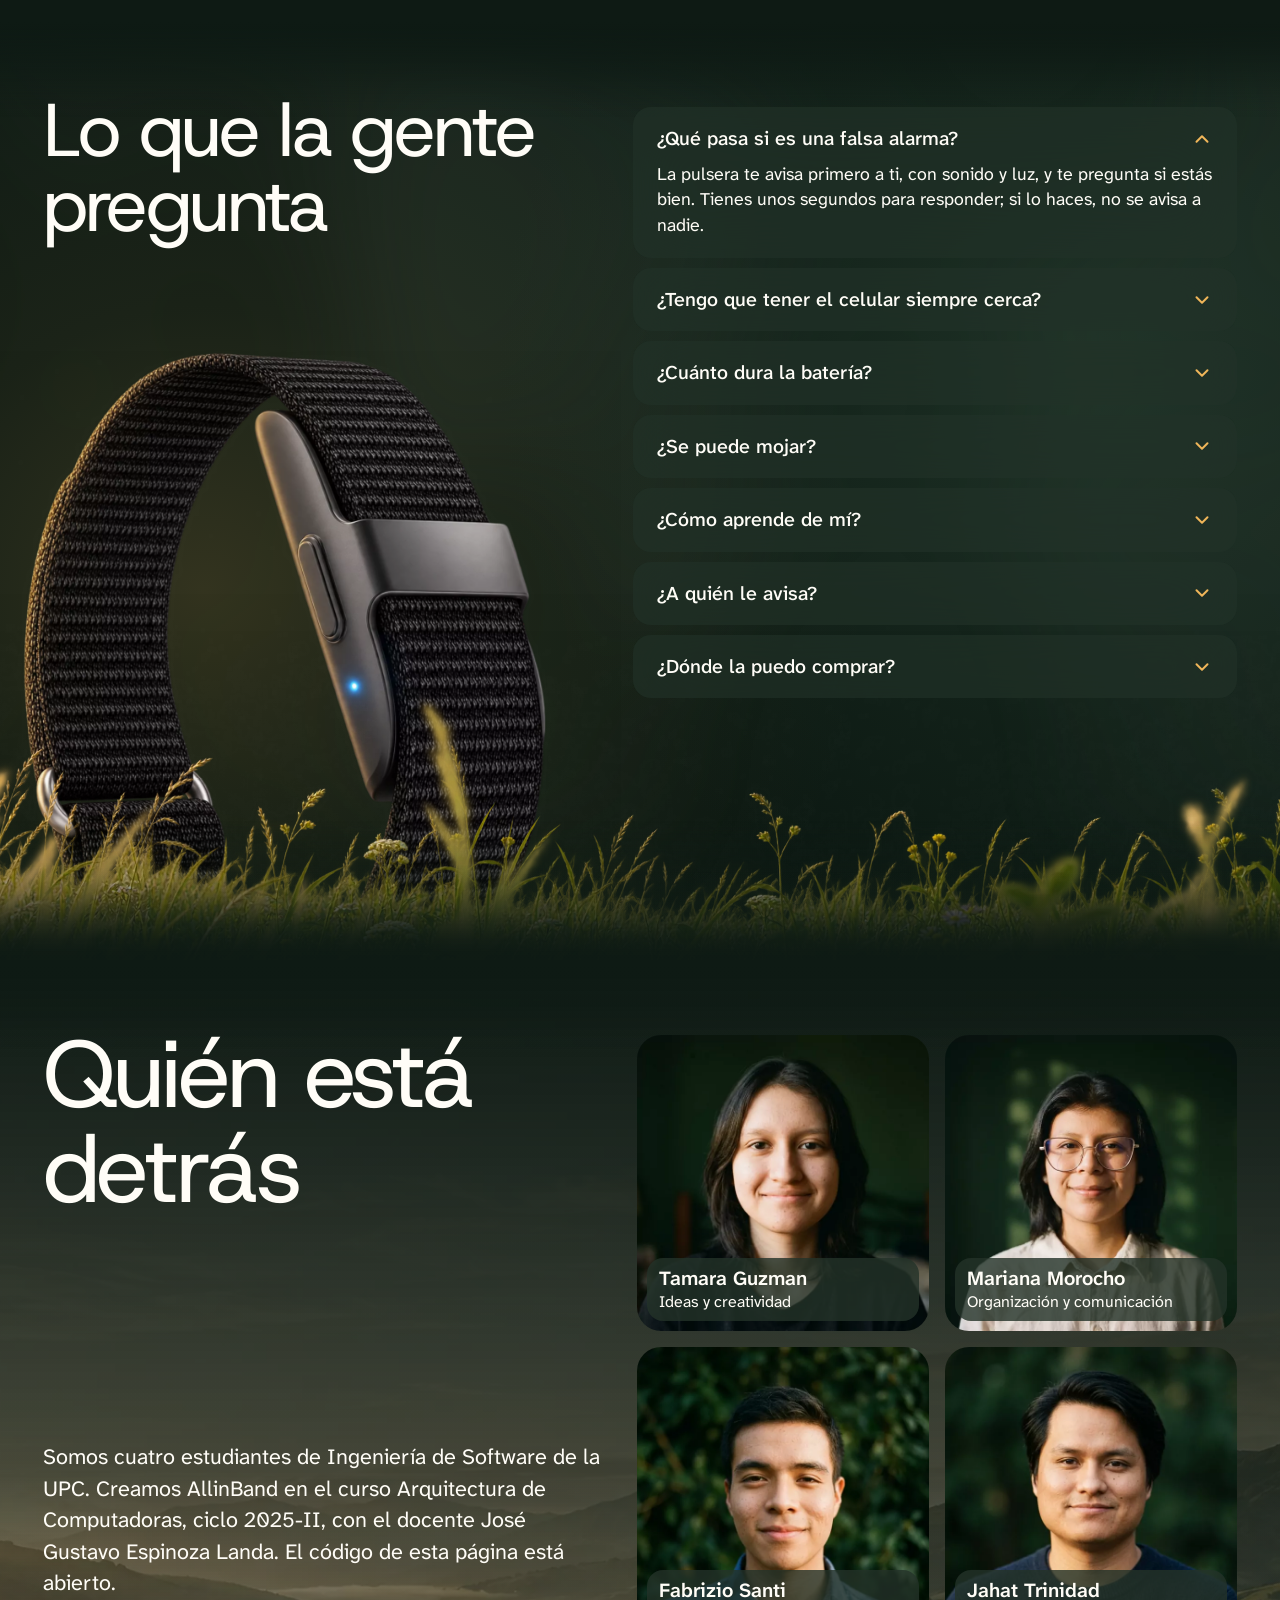
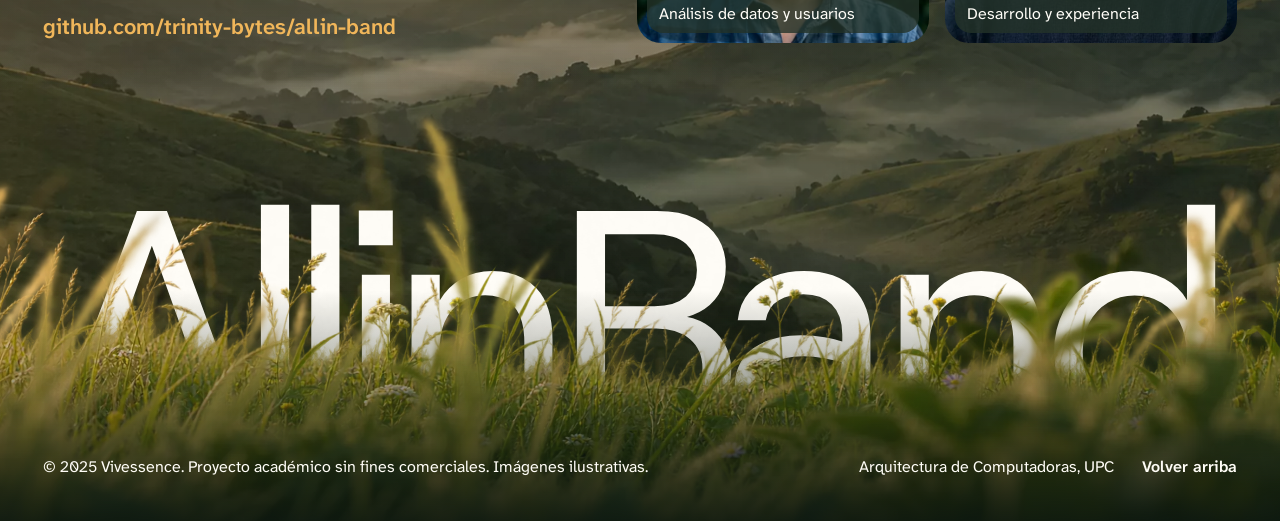
==== commit 228fb565: "feat(landing): stacked limit cards revealed on scroll" ====
--- a/index.html
+++ b/index.html
@@ -705,42 +705,54 @@
       </section>
 
       <section class="limits" id="limites" aria-labelledby="limits-title">
-        <picture class="limits__photo">
-          <source media="(max-width: 47.99rem)" srcset="assets/images/web/landscape-1280.webp" />
-          <img src="assets/images/web/landscape-2560.webp" alt="" width="2560" height="1707" loading="lazy" />
-        </picture>
-        <div class="limits__scrim" aria-hidden="true"></div>
-        <picture class="limits__grass limits__grass--mid">
-          <source media="(max-width: 47.99rem)" srcset="assets/images/web/grass-mid-1280.webp" />
-          <img src="assets/images/web/grass-mid-2560.webp" alt="" width="2560" height="853" loading="lazy" />
-        </picture>
-        <picture class="limits__grass limits__grass--near">
-          <source media="(max-width: 47.99rem)" srcset="assets/images/web/grass-near-1280.webp" />
-          <img src="assets/images/web/grass-near-2560.webp" alt="" width="2560" height="853" loading="lazy" />
-        </picture>
-        <div class="limits__scrim-text" aria-hidden="true"></div>
-        <div class="seam seam--top" aria-hidden="true"></div>
-        <div class="seam seam--bottom" aria-hidden="true"></div>
-
-        <div class="limits__head" data-reveal>
-          <h2 class="limits__title reveal" id="limits-title">Lo que no puede hacer</h2>
-          <p class="limits__lead reveal">Ser honestos también es parte del diseño.</p>
-        </div>
-
-        <ul class="limits__list" data-reveal>
-          <li class="limit mist reveal">
-            <h3 class="limit__title">Sin vigilar mientras carga</h3>
-            <p class="limit__text">Mientras carga no está en tu muñeca, así que no te vigila.</p>
-          </li>
-          <li class="limit mist reveal">
-            <h3 class="limit__title">Necesita conexión</h3>
-            <p class="limit__text">Para avisar a tus contactos usa tu celular por Bluetooth, así que debe estar cerca, a unos 10 metros.</p>
-          </li>
-          <li class="limit mist reveal">
-            <h3 class="limit__title">No es un médico</h3>
-            <p class="limit__text">No diagnostica ni reemplaza a un médico. En una emergencia evidente, llama tú a los servicios de emergencia.</p>
-          </li>
-        </ul>
+        <!-- With motion the stage sticks while the cards lift one by one (js/sections.js); otherwise a plain list -->
+        <div class="limits__stage">
+          <picture class="limits__photo">
+            <source media="(max-width: 47.99rem)" srcset="assets/images/web/landscape-1280.webp" />
+            <img src="assets/images/web/landscape-2560.webp" alt="" width="2560" height="1707" loading="lazy" />
+          </picture>
+          <div class="limits__scrim" aria-hidden="true"></div>
+          <picture class="limits__grass limits__grass--mid">
+            <source media="(max-width: 47.99rem)" srcset="assets/images/web/grass-mid-1280.webp" />
+            <img src="assets/images/web/grass-mid-2560.webp" alt="" width="2560" height="853" loading="lazy" />
+          </picture>
+          <picture class="limits__grass limits__grass--near">
+            <source media="(max-width: 47.99rem)" srcset="assets/images/web/grass-near-1280.webp" />
+            <img src="assets/images/web/grass-near-2560.webp" alt="" width="2560" height="853" loading="lazy" />
+          </picture>
+          <div class="limits__scrim-left" aria-hidden="true"></div>
+          <div class="seam seam--top" aria-hidden="true"></div>
+          <div class="seam seam--bottom" aria-hidden="true"></div>
+
+          <div class="limits__head" data-reveal>
+            <h2 class="limits__title reveal" id="limits-title">Lo que no puede hacer</h2>
+            <p class="limits__lead reveal">Ser honestos también es parte del diseño.</p>
+          </div>
+
+          <ul class="limits__list" data-reveal>
+            <li class="limit mist">
+              <p class="limit__index">1 de 3</p>
+              <div class="limit__copy">
+                <h3 class="limit__title">Sin vigilar mientras carga</h3>
+                <p class="limit__text">Mientras carga no está en tu muñeca, así que no te vigila.</p>
+              </div>
+            </li>
+            <li class="limit mist">
+              <p class="limit__index">2 de 3</p>
+              <div class="limit__copy">
+                <h3 class="limit__title">Necesita conexión</h3>
+                <p class="limit__text">Para avisar a tus contactos usa tu celular por Bluetooth, así que debe estar cerca, a unos 10 metros.</p>
+              </div>
+            </li>
+            <li class="limit mist">
+              <p class="limit__index">3 de 3</p>
+              <div class="limit__copy">
+                <h3 class="limit__title">No es un médico</h3>
+                <p class="limit__text">No diagnostica ni reemplaza a un médico. En una emergencia evidente, llama tú a los servicios de emergencia.</p>
+              </div>
+            </li>
+          </ul>
+        </div>
       </section>
 
       <section class="faq" id="preguntas" aria-labelledby="faq-title">
--- a/css/sections.css
+++ b/css/sections.css
@@ -26,7 +26,7 @@
 .limits__photo,
 .limits__scrim,
 .limits__grass,
-.limits__scrim-text,
+.limits__scrim-left,
 .faq__band,
 .faq__grass,
 .faq__scrim {
@@ -590,11 +590,14 @@
  * 09 Lo que no puede hacer
  * ------------------------------------------------------------- */
 
-.limits {
+.limits__stage {
+  position: relative;
+  isolation: isolate;
   display: grid;
   grid-template-columns: minmax(0, 1fr) minmax(0, calc(600 * var(--k)));
+  align-items: start;
   column-gap: var(--gap-8);
-  padding: calc(48 * var(--k)) var(--gutter) calc(64 * var(--k));
+  padding: calc(244 * var(--k)) var(--gutter) calc(180 * var(--k));
 }
 
 .limits__photo,
@@ -632,16 +635,12 @@
   object-fit: cover;
 }
 
-.limits__scrim-text {
-  inset: auto 0 0;
+/* A veil on the copy side only; the bottom scrim is gone (L30) */
+.limits__scrim-left {
+  inset: 0 auto 0 0;
   z-index: -1;
-  height: calc(480 * var(--k));
-  background: linear-gradient(to bottom, rgba(11, 22, 16, 0), rgba(11, 22, 16, 0.72) 45%, rgba(11, 22, 16, 0.9));
-}
-
-.limits__head {
-  align-self: end;
-  padding-bottom: calc(4 * var(--k));
+  width: 68%;
+  background: linear-gradient(to right, rgba(11, 22, 16, 0.62), rgba(11, 22, 16, 0.3) 55%, rgba(11, 22, 16, 0));
 }
 
 .limits__title {
@@ -652,51 +651,114 @@
 }
 
 .limits__lead {
-  margin-top: calc(27 * var(--k));
+  margin-top: calc(22 * var(--k));
   font-size: clamp(1.1875rem, 22 * var(--k), 1.375rem);
   line-height: 1.45;
 }
 
+/* Without JS or with reduced motion: a plain list of three cards */
 .limits__list {
   display: grid;
   gap: calc(16 * var(--k));
   list-style: none;
 }
 
-/* Mist over the landscape photo: no border, no shadow */
+/* Limit Card (72:317): number on top, copy at the bottom; mist, no border */
 .limit {
   display: flex;
   flex-direction: column;
-  justify-content: center;
-  gap: 0.625rem;
-  min-height: calc(252 * var(--k));
-  padding: 1.5rem 2rem;
-  border-radius: 1.625rem;
+  justify-content: space-between;
+  gap: 1.5rem;
+  min-height: calc(320 * var(--k));
+  padding: clamp(1.5rem, 40 * var(--k), 2.5rem);
+  background-color: var(--mist-strong);
+  border-radius: var(--radius-photo);
+  -webkit-backdrop-filter: blur(16px);
+  backdrop-filter: blur(16px);
+}
+
+.limit__index {
+  font-family: var(--font-display);
+  font-size: clamp(1.75rem, 40 * var(--k), 2.5rem);
+  font-weight: 500;
+  line-height: 1.1;
+  letter-spacing: -0.02em;
+  color: var(--amber);
+}
+
+.limit__copy {
+  display: grid;
+  gap: 0.875rem;
 }
 
 .limit__title {
-  font-size: clamp(2rem, 52 * var(--k), 3.25rem);
-  line-height: 1.05;
+  font-size: clamp(1.75rem, 44 * var(--k), 2.75rem);
+  font-weight: 400;
+  line-height: 1.09;
   letter-spacing: -0.03em;
-  color: var(--amber);
 }
 
 .limit__text {
   font-size: clamp(1.125rem, 22 * var(--k), 1.375rem);
-  line-height: 1.45;
+  line-height: 1.41;
+}
+
+/* ---- Stacked cards (L27, S24), only while js/sections.js adds .is-stacked.
+ * The section grows by the scroll it takes to lift two cards; the stage
+ * sticks. All cards share one grid cell, so they match the tallest. The
+ * script writes each card's transform, opacity and --content. */
+.limits.is-stacked {
+  --step: calc(28 * var(--k));
+
+  height: calc(100vh + var(--lift-span, 120vh));
+  height: calc(100svh + var(--lift-span, 120svh));
+}
+
+.is-stacked .limits__stage {
+  position: sticky;
+  top: 0;
+  height: 100vh;
+  height: 100svh;
+  align-content: center;
+  padding-block: var(--nav-h) 0;
+}
+
+.is-stacked .limits__list {
+  gap: 0;
+  padding-top: calc(var(--step) * 2);
+}
+
+.is-stacked .limit {
+  grid-area: 1 / 1;
+  transform-origin: 50% 0;
+  will-change: transform, opacity;
+}
+
+.is-stacked .limit > * {
+  opacity: var(--content, 1);
 }
 
 @media (max-width: 47.99rem) {
-  .limits {
+  .limits__stage {
     grid-template-columns: minmax(0, 1fr);
     padding: calc(48 * var(--k)) var(--gutter) calc(220 * var(--k));
   }
 
+  .limits.is-stacked {
+    --step: 20px;
+  }
+
+  .is-stacked .limits__stage {
+    align-content: start;
+    padding-top: calc(var(--nav-h) + 1rem);
+    padding-bottom: 0;
+  }
+
   .limits__scrim {
     background: linear-gradient(to bottom, rgba(11, 22, 16, 0.88), rgba(11, 22, 16, 0.5) 60%, rgba(11, 22, 16, 0.3));
   }
 
-  .limits__scrim-text {
+  .limits__scrim-left {
     display: none;
   }
 
@@ -710,10 +772,6 @@
     bottom: calc(-220 * var(--k));
     left: calc(-600 * var(--k));
     width: calc(1500 * var(--k));
-  }
-
-  .limits__head {
-    padding-bottom: 0;
   }
 
   .limits__title {
@@ -734,15 +792,15 @@
   }
 
   .limit {
-    gap: 0.5rem;
+    gap: 1rem;
     min-height: 0;
-    padding: 1.125rem 1.25rem 1.25rem;
+    padding: 1.5rem;
     border-radius: 1.25rem;
   }
 
   .limit__title {
-    font-size: clamp(1.75rem, 32 * var(--k), 2rem);
-    line-height: 1.2;
+    font-size: 2rem;
+    line-height: 1.1;
   }
 
   .limit__text {
@@ -1080,6 +1138,16 @@
   translate: 0.75rem 0;
 }
 
+/* Limits: the stack (or the list) fades in as one block; no shift, so the
+   stack keeps its top line with the heading */
+.motion .limits__list.is-in {
+  transition: opacity 900ms var(--ease-out) 220ms;
+}
+
+.motion .limits__list.is-armed:not(.is-in) {
+  opacity: 0;
+}
+
 /* FAQ: the chevron turns and the answer settles in */
 .motion .faq__chevron {
   transition: rotate 200ms var(--ease-out);
@@ -1105,7 +1173,8 @@
 }
 
 @media print {
-  .motion .is-armed :is(.reveal, .survival__dot, .goals__band, .goal__value, .goal__label) {
+  .motion .is-armed :is(.reveal, .survival__dot, .goals__band, .goal__value, .goal__label),
+  .motion .limits__list.is-armed {
     opacity: 1;
     translate: none;
     scale: none;
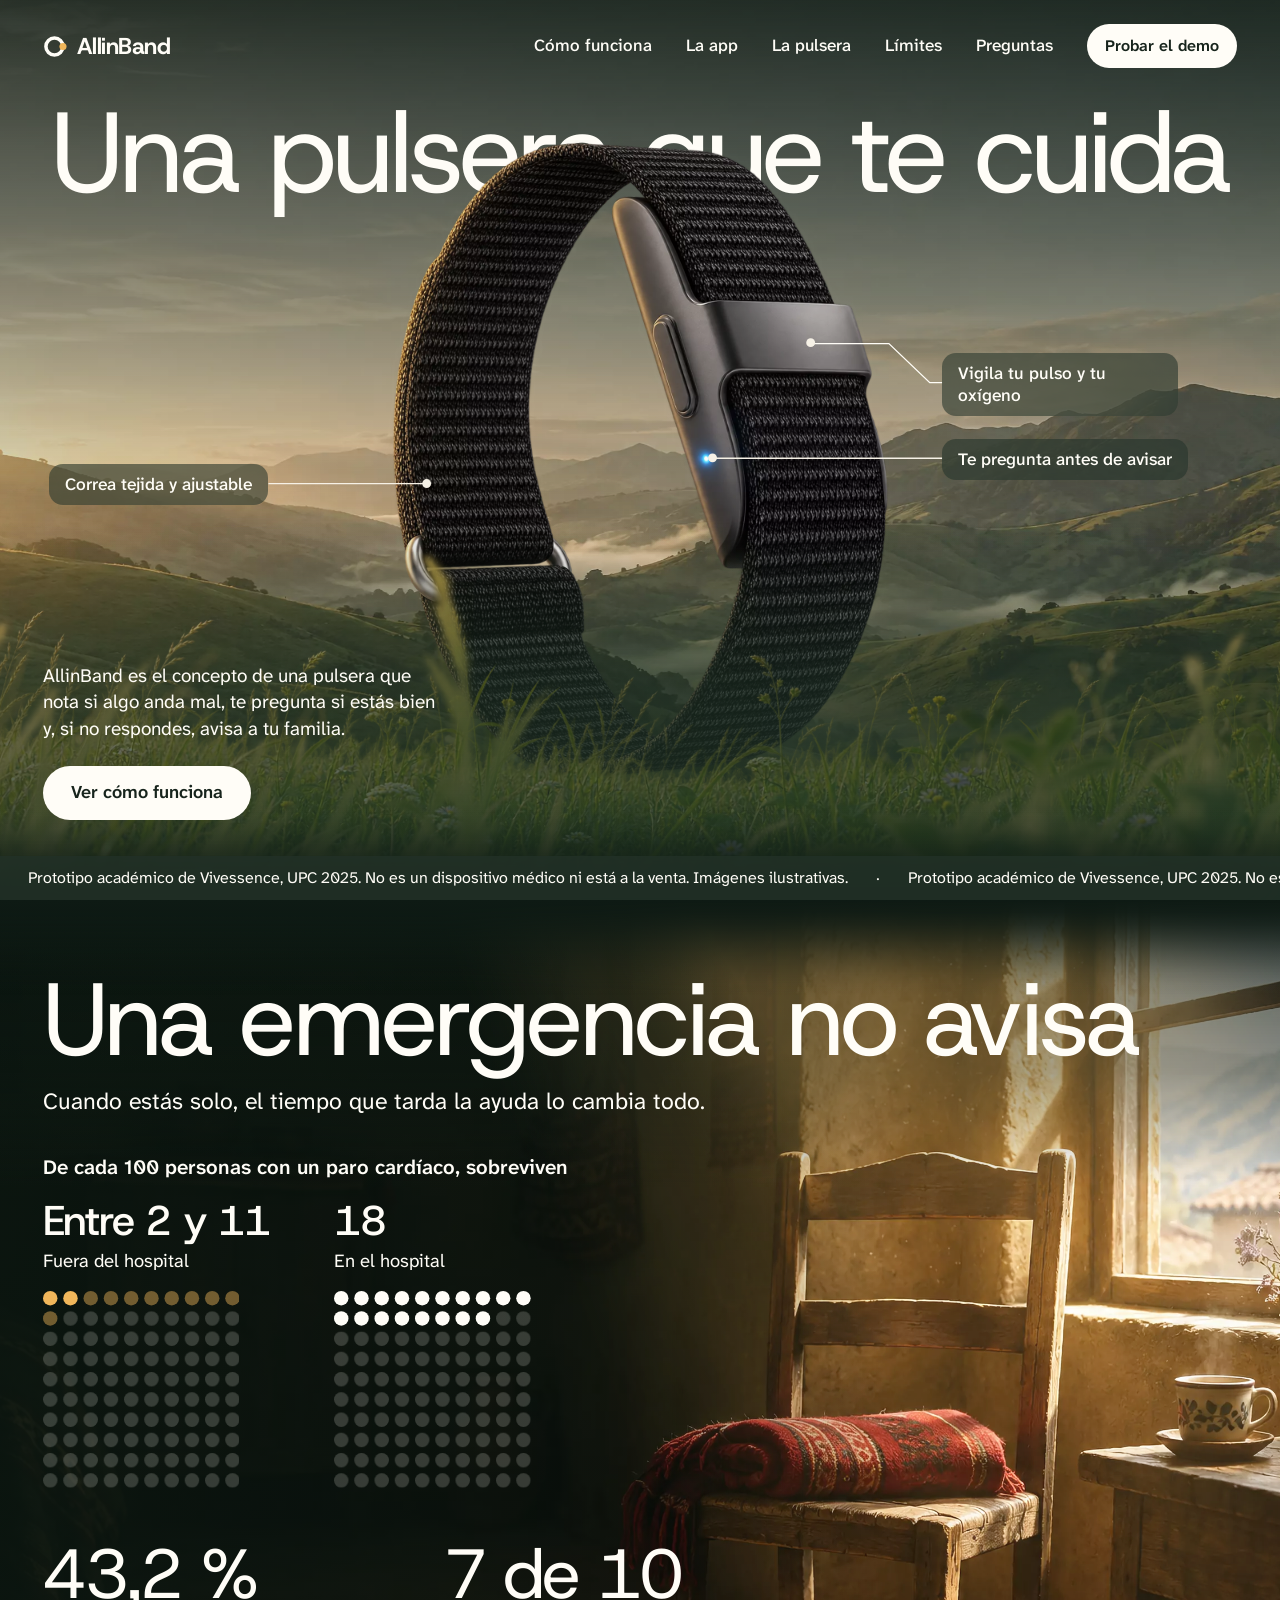
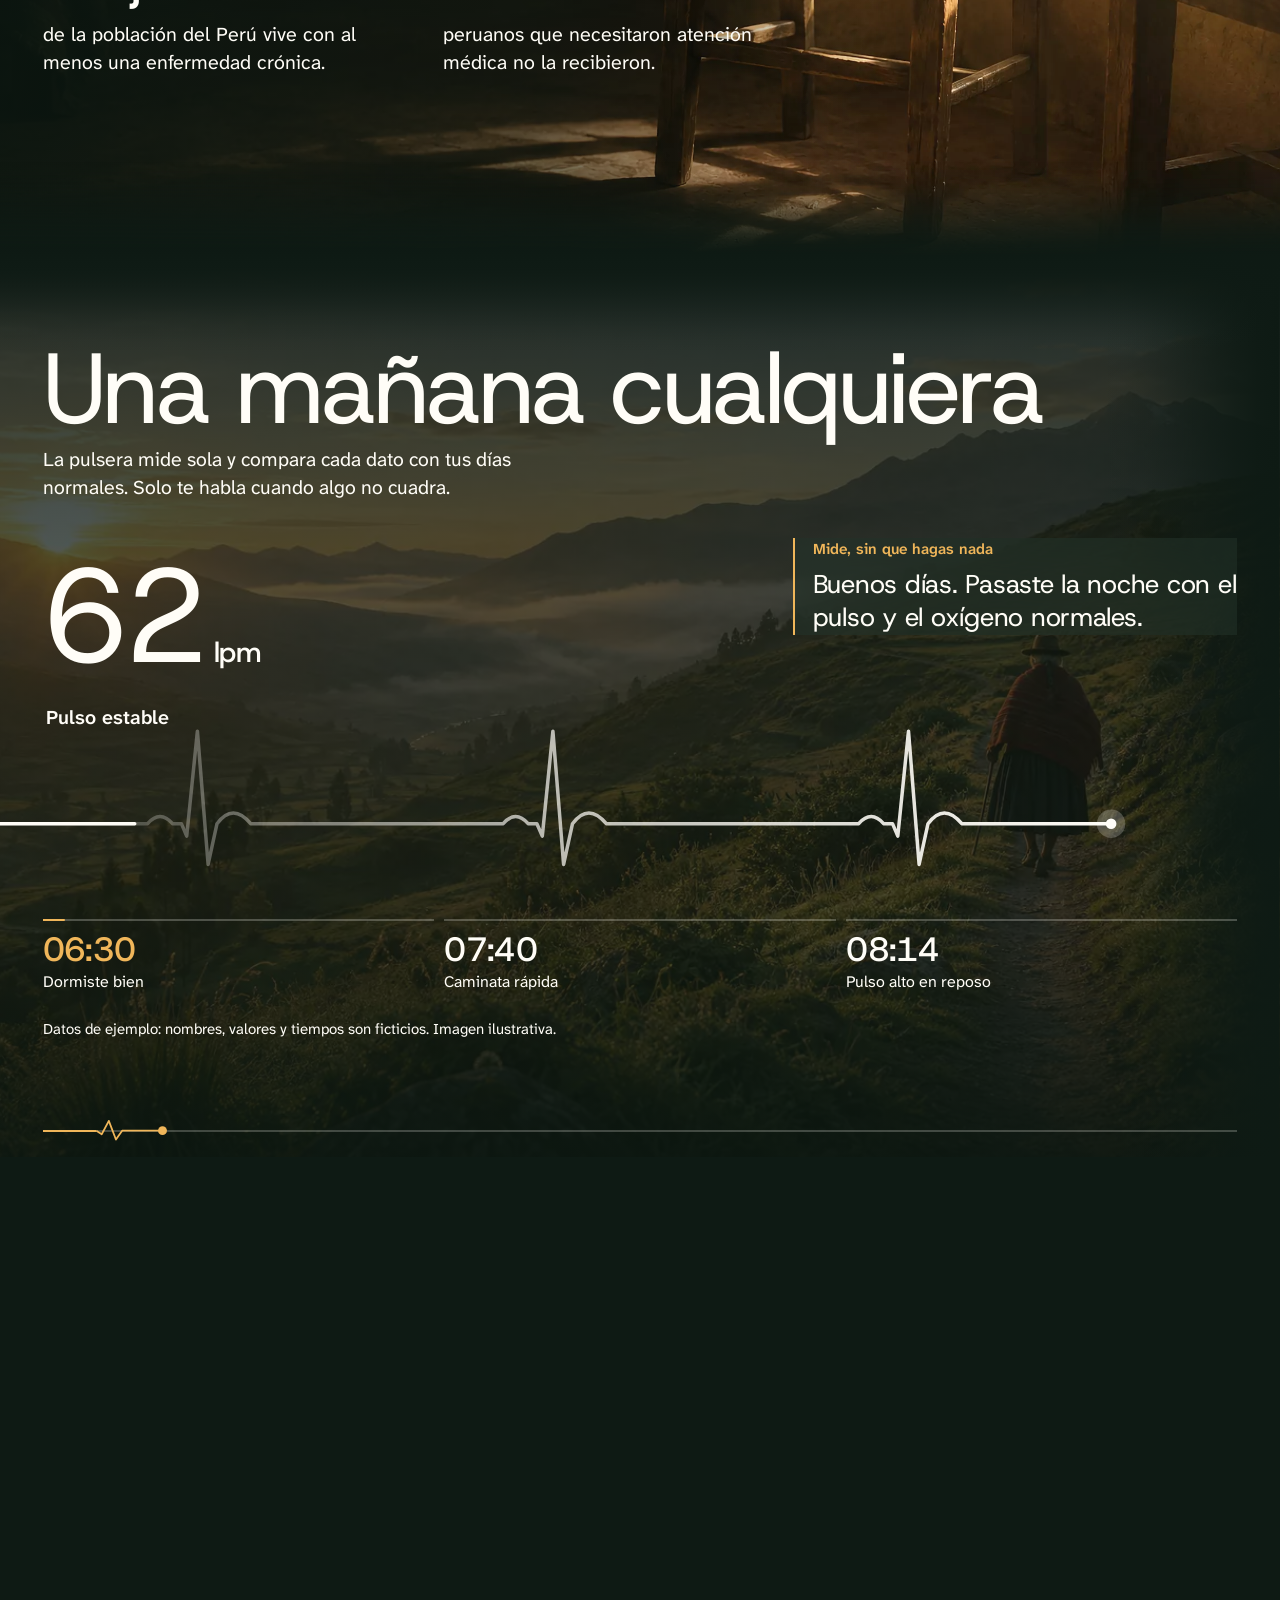
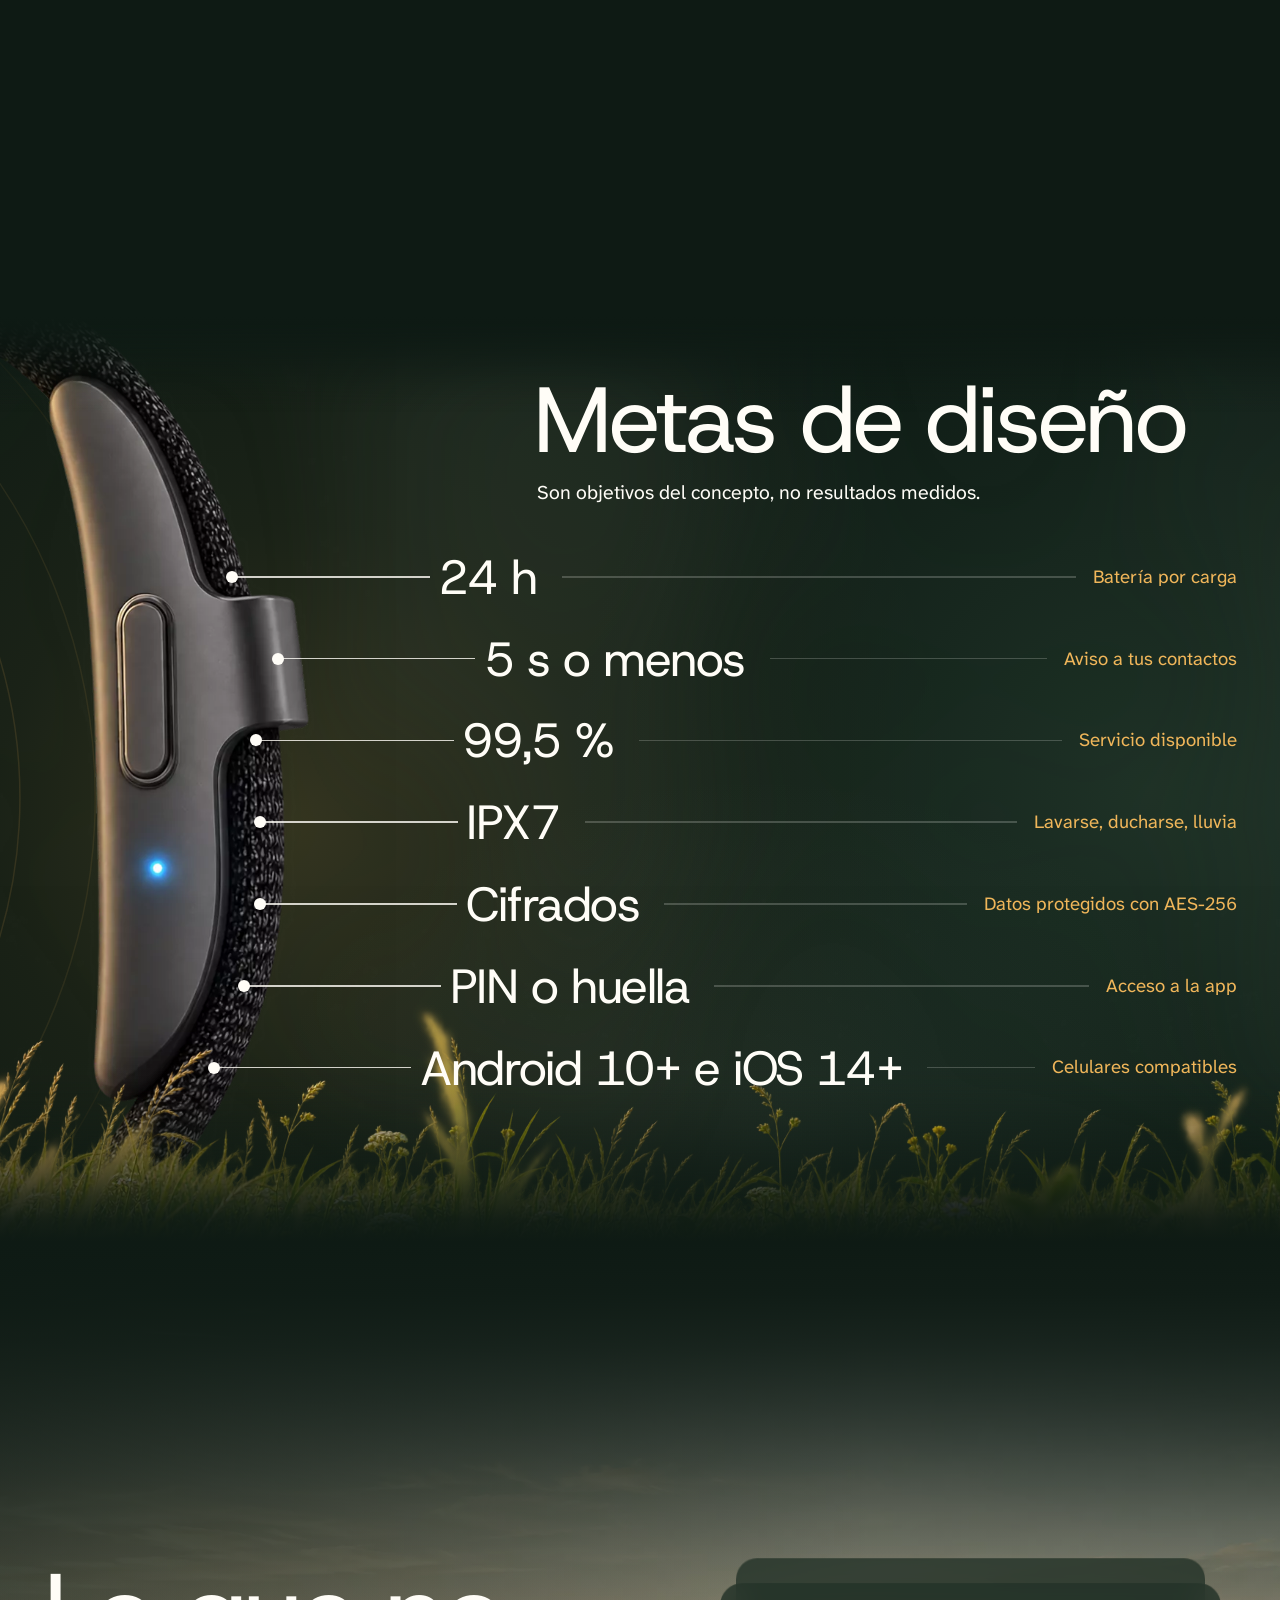
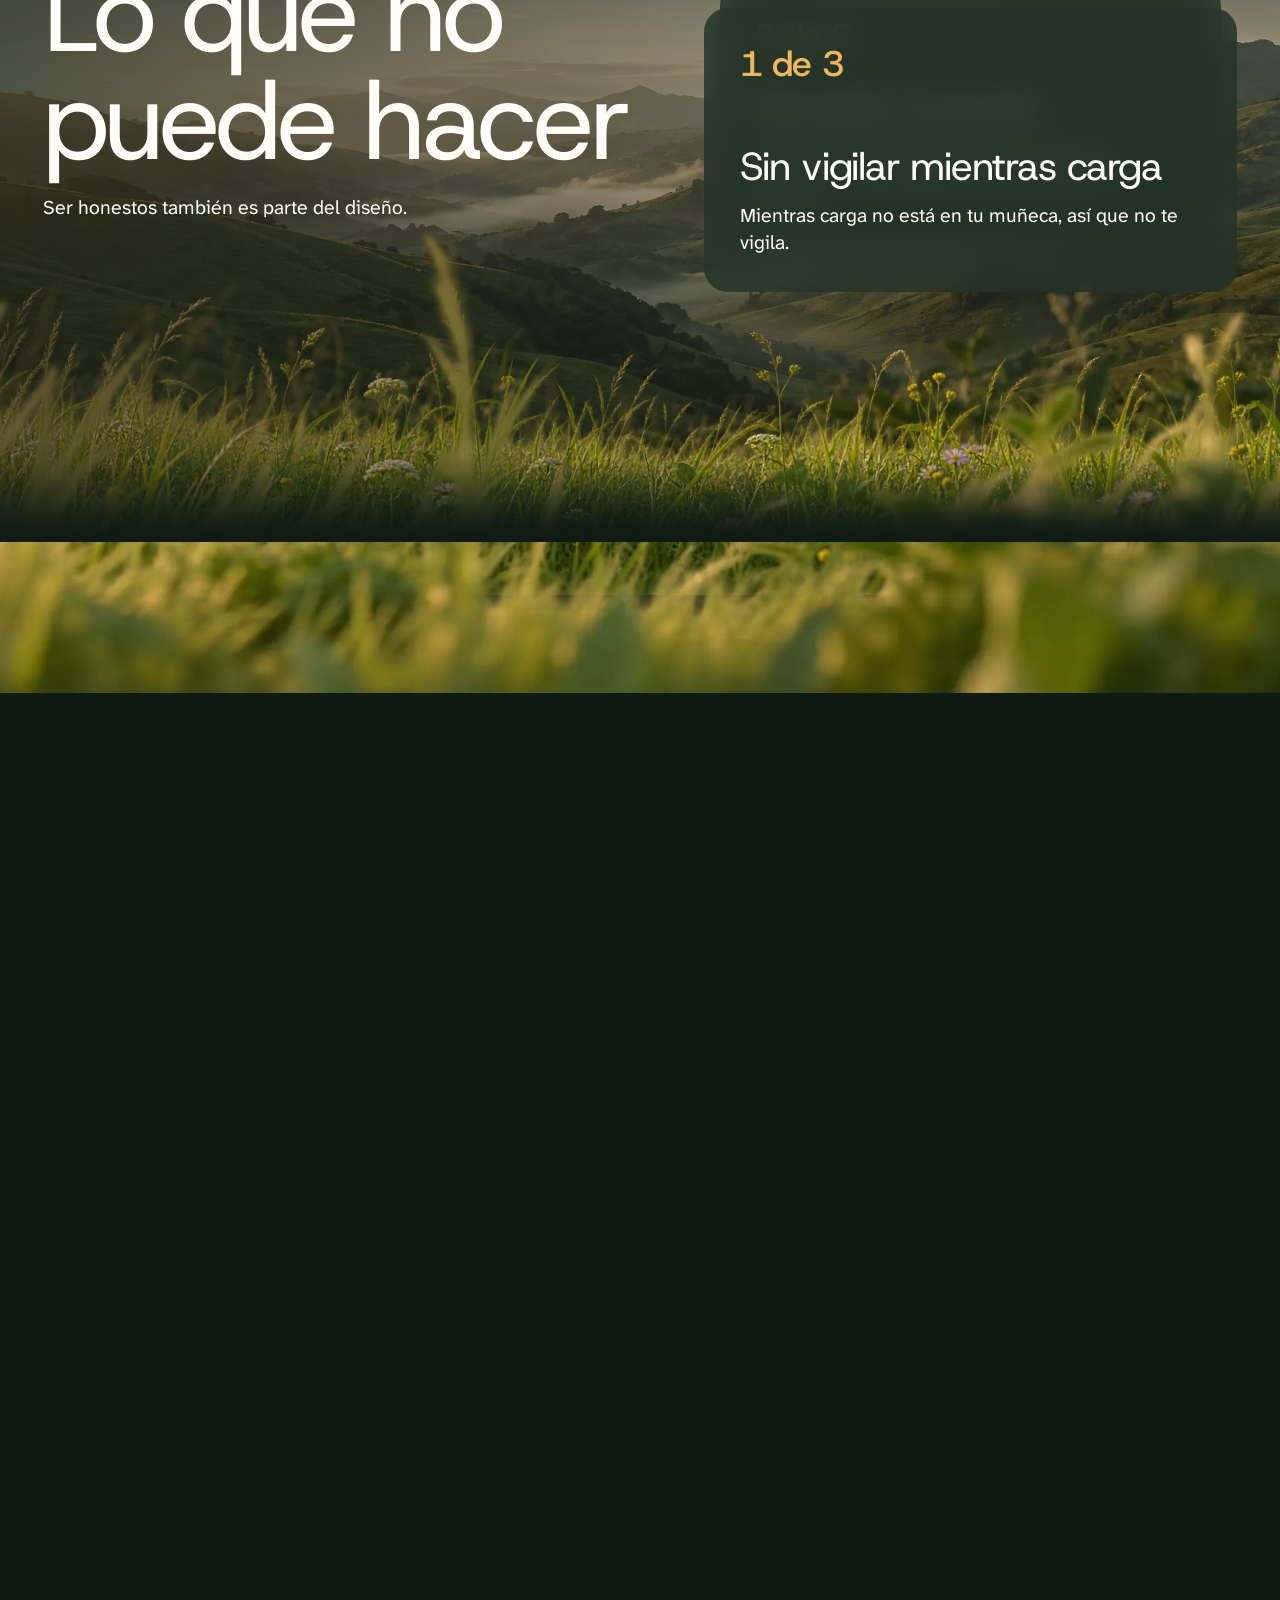
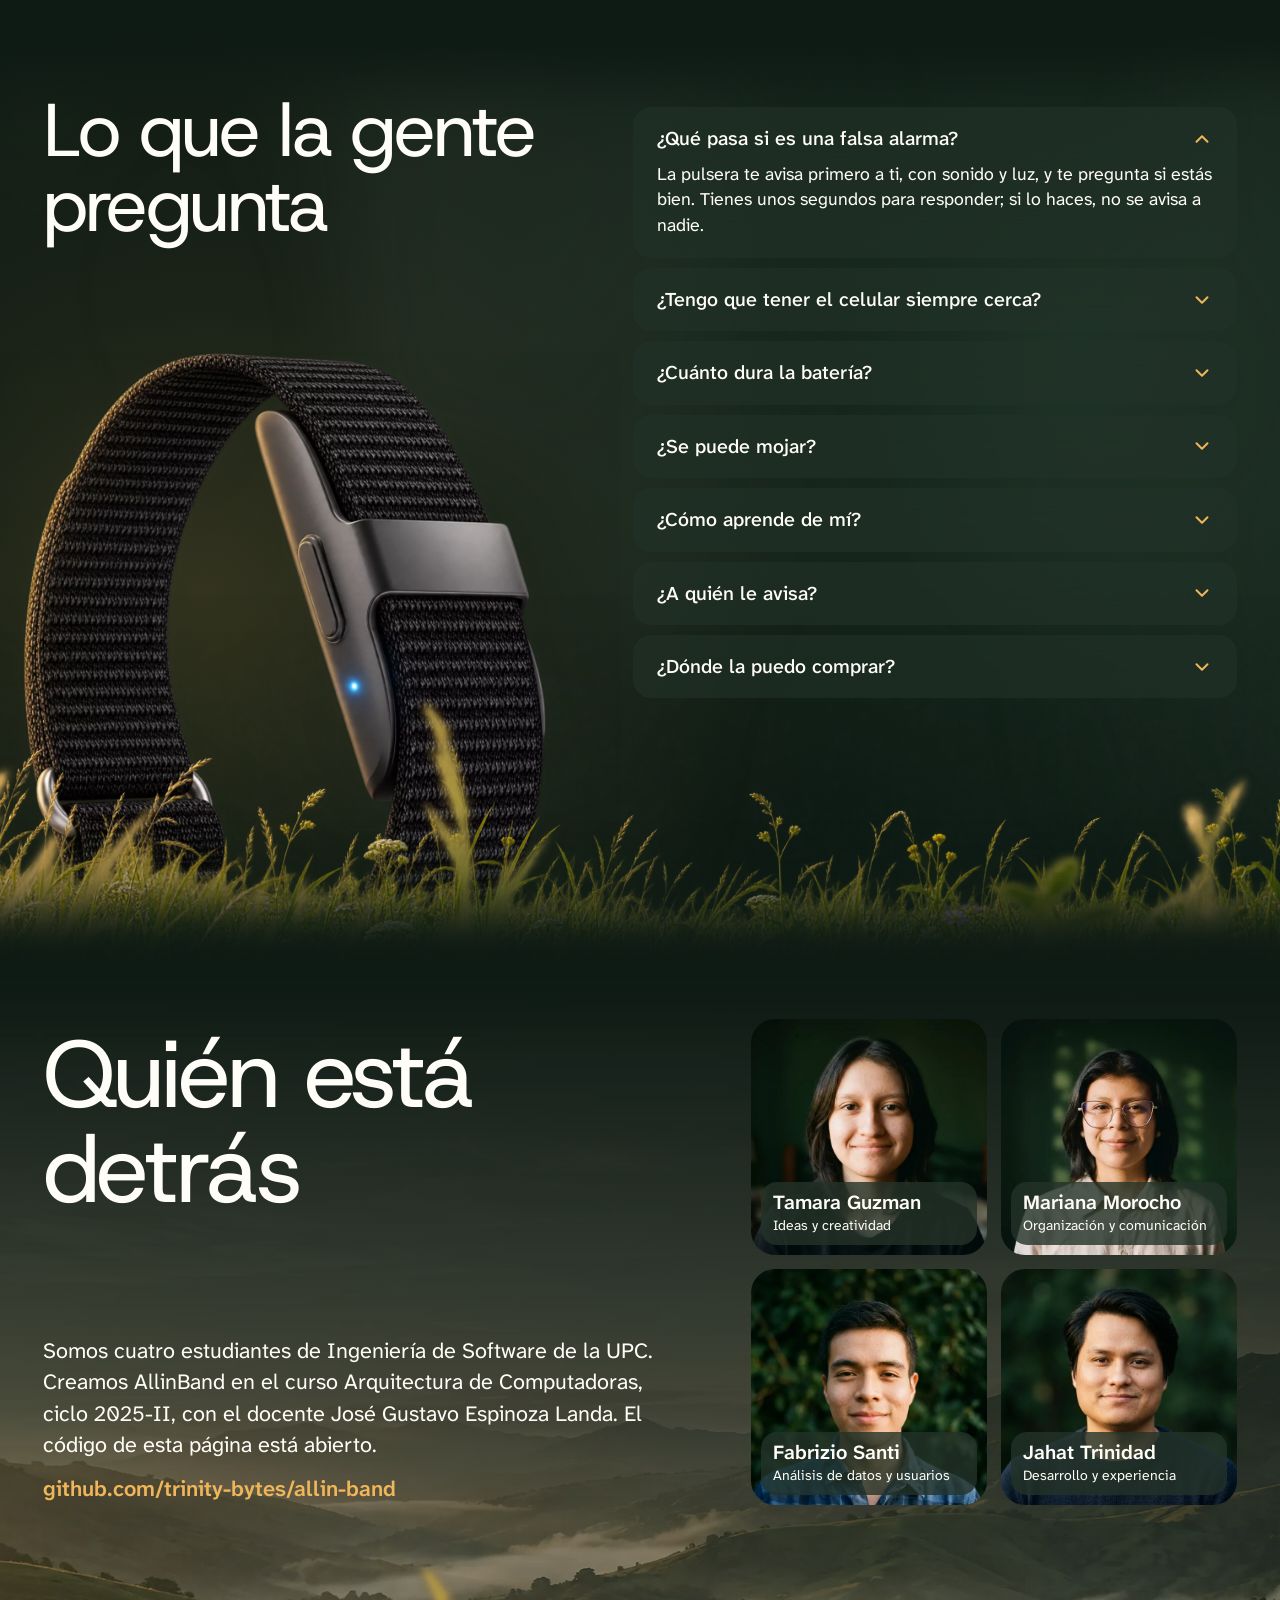
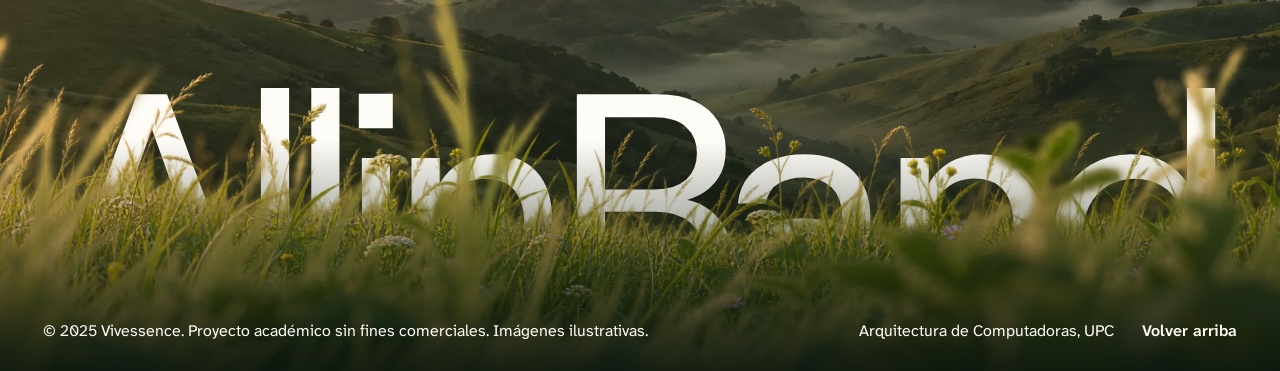
==== commit 94cad18c: "feat(landing): shorter closing with 236 px team photos and soft reveals" ====
--- a/index.html
+++ b/index.html
@@ -821,9 +821,9 @@
       <div class="seam seam--top" aria-hidden="true"></div>
 
       <section class="project">
-        <div class="project__text">
-          <h2 class="project__title" id="project-title">Quién está detrás</h2>
-          <div class="project__copy">
+        <div class="project__text" data-reveal>
+          <h2 class="project__title reveal" id="project-title">Quién está detrás</h2>
+          <div class="project__copy reveal">
             <p>
               Somos cuatro estudiantes de Ingeniería de Software de la UPC. Creamos AllinBand en el curso Arquitectura de Computadoras, ciclo 2025-II, con el docente José Gustavo Espinoza Landa. El código de esta página está abierto.
             </p>
@@ -831,20 +831,20 @@
           </div>
         </div>
 
-        <ul class="team" aria-label="Equipo">
-          <li class="member">
+        <ul class="team" aria-label="Equipo" data-reveal>
+          <li class="member reveal">
             <img src="assets/images/web/tamara-640.webp" alt="" width="640" height="640" loading="lazy" />
             <p class="member__caption"><span class="member__name">Tamara Guzman</span><span class="member__role">Ideas y creatividad</span></p>
           </li>
-          <li class="member">
+          <li class="member reveal">
             <img src="assets/images/web/mariana-640.webp" alt="" width="640" height="640" loading="lazy" />
             <p class="member__caption"><span class="member__name">Mariana Morocho</span><span class="member__role">Organización y comunicación</span></p>
           </li>
-          <li class="member">
+          <li class="member reveal">
             <img src="assets/images/web/fabrizio-640.webp" alt="" width="640" height="640" loading="lazy" />
             <p class="member__caption"><span class="member__name">Fabrizio Santi</span><span class="member__role">Análisis de datos y usuarios</span></p>
           </li>
-          <li class="member">
+          <li class="member reveal">
             <img src="assets/images/web/jahat-640.webp" alt="" width="640" height="640" loading="lazy" />
             <p class="member__caption"><span class="member__name">Jahat Trinidad</span><span class="member__role">Desarrollo y experiencia</span></p>
           </li>
--- a/css/closing.css
+++ b/css/closing.css
@@ -85,9 +85,9 @@
   position: relative;
   z-index: 2;
   display: grid;
-  grid-template-columns: minmax(0, 1fr) minmax(0, 37.5rem);
+  grid-template-columns: minmax(0, 1fr) minmax(0, 30.375rem);
   gap: var(--gap-8);
-  padding: 4rem var(--gutter) 0;
+  padding: 3.5rem var(--gutter) 0;
 }
 
 .project__text {
@@ -99,6 +99,7 @@
 
 .project__title {
   max-width: 41.25rem;
+  margin-top: 0.5rem;
   font-size: var(--display-xl);
 }
 
@@ -125,8 +126,7 @@
 .team {
   display: grid;
   grid-template-columns: repeat(2, minmax(0, 1fr));
-  gap: var(--gap-4);
-  margin-top: 0.5rem;
+  gap: 0.875rem;
   padding: 0;
   list-style: none;
 }
@@ -134,7 +134,7 @@
 .member {
   position: relative;
   overflow: hidden;
-  aspect-ratio: 292 / 296;
+  aspect-ratio: 1;
   border-radius: var(--radius-photo);
   background-color: var(--forest-800);
 }
@@ -212,6 +212,27 @@
   text-decoration: underline;
 }
 
+/* 1060 px tall at 1440 (S25): the wordmark rises under the team photos and
+   the footer follows it closely, so the top of the section stays in view */
+@media (min-width: 64rem) {
+  .closing__wordmark {
+    margin-top: -2.625rem;
+    line-height: 1.33;
+  }
+
+  /* Nature/Caption on the 236 px photos, so the role stays on one line */
+  .member__role {
+    font-size: 0.875rem;
+    line-height: 1.36;
+  }
+
+  /* The 44 px "Volver arriba" target sets the row height */
+  .footer {
+    padding-top: 1.875rem;
+    padding-bottom: 1.125rem;
+  }
+}
+
 @media (max-width: 63.99rem) {
   .project {
     grid-template-columns: minmax(0, 1fr);
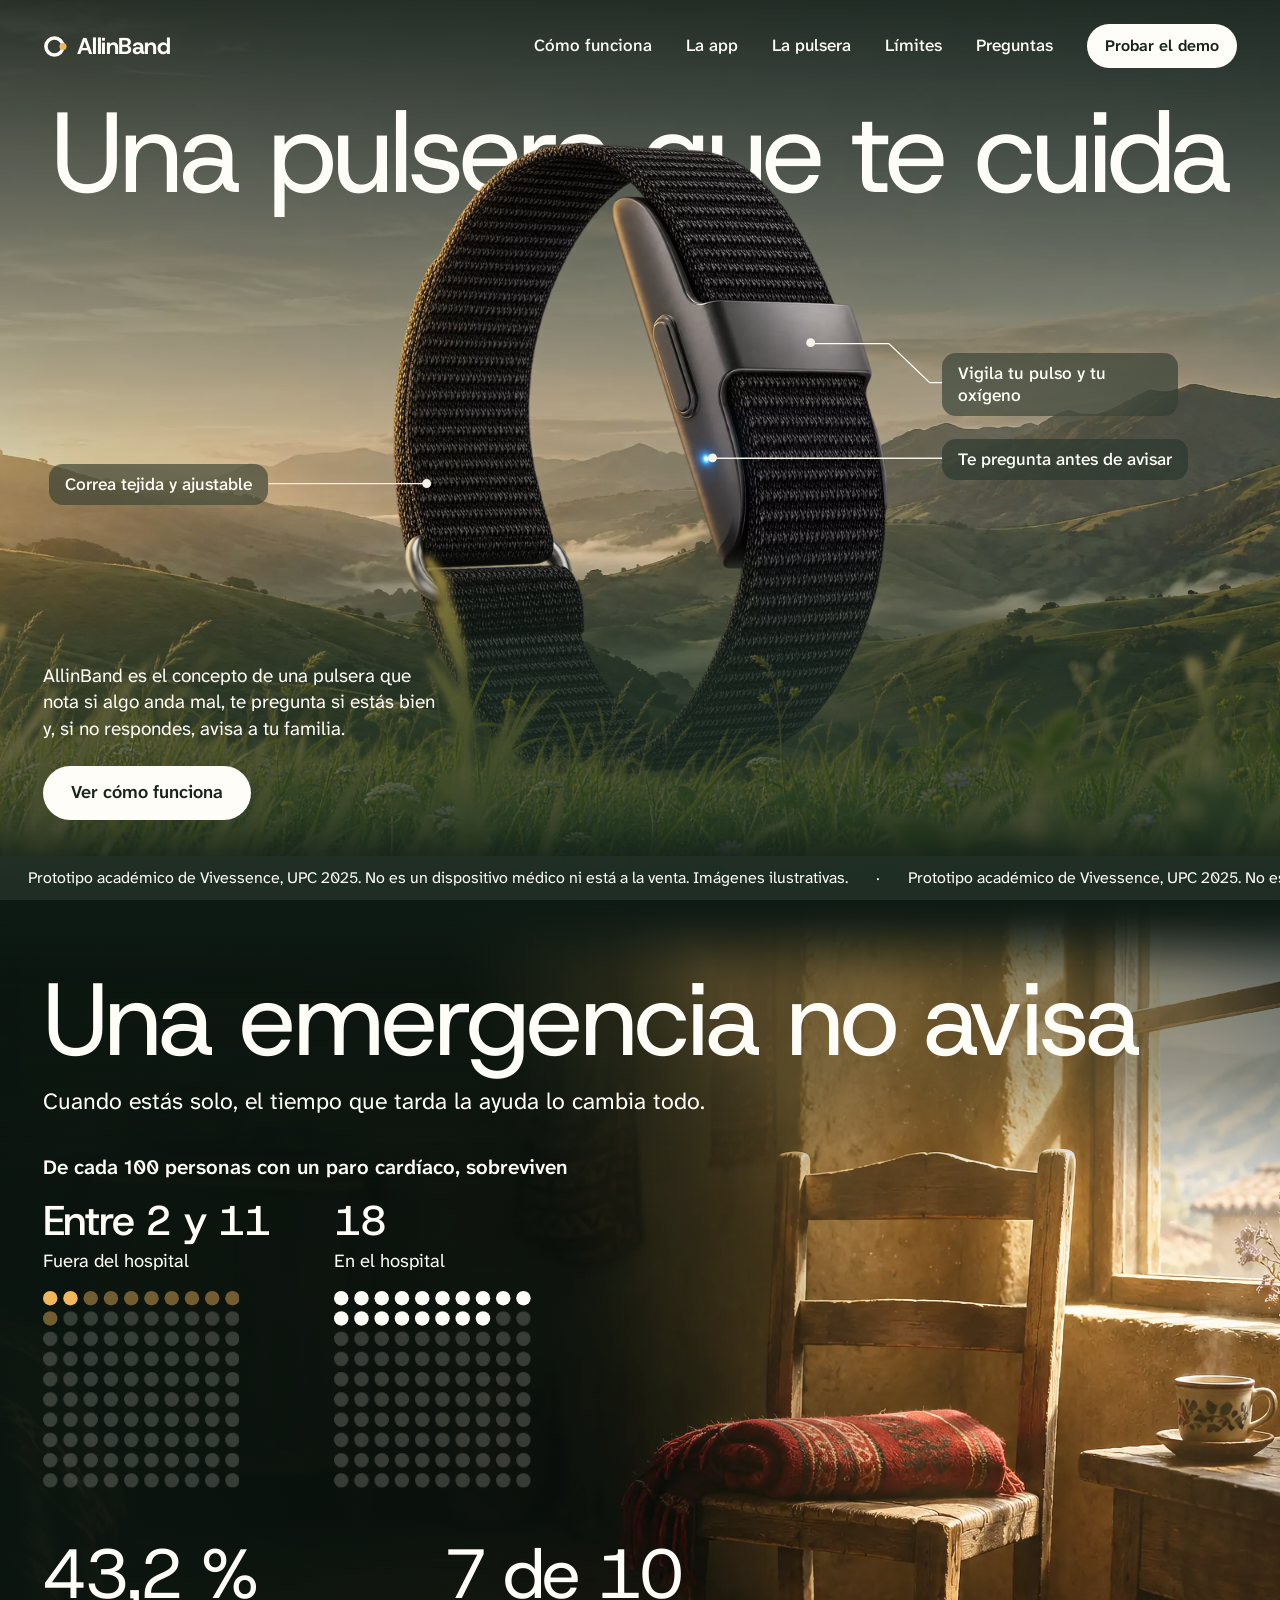
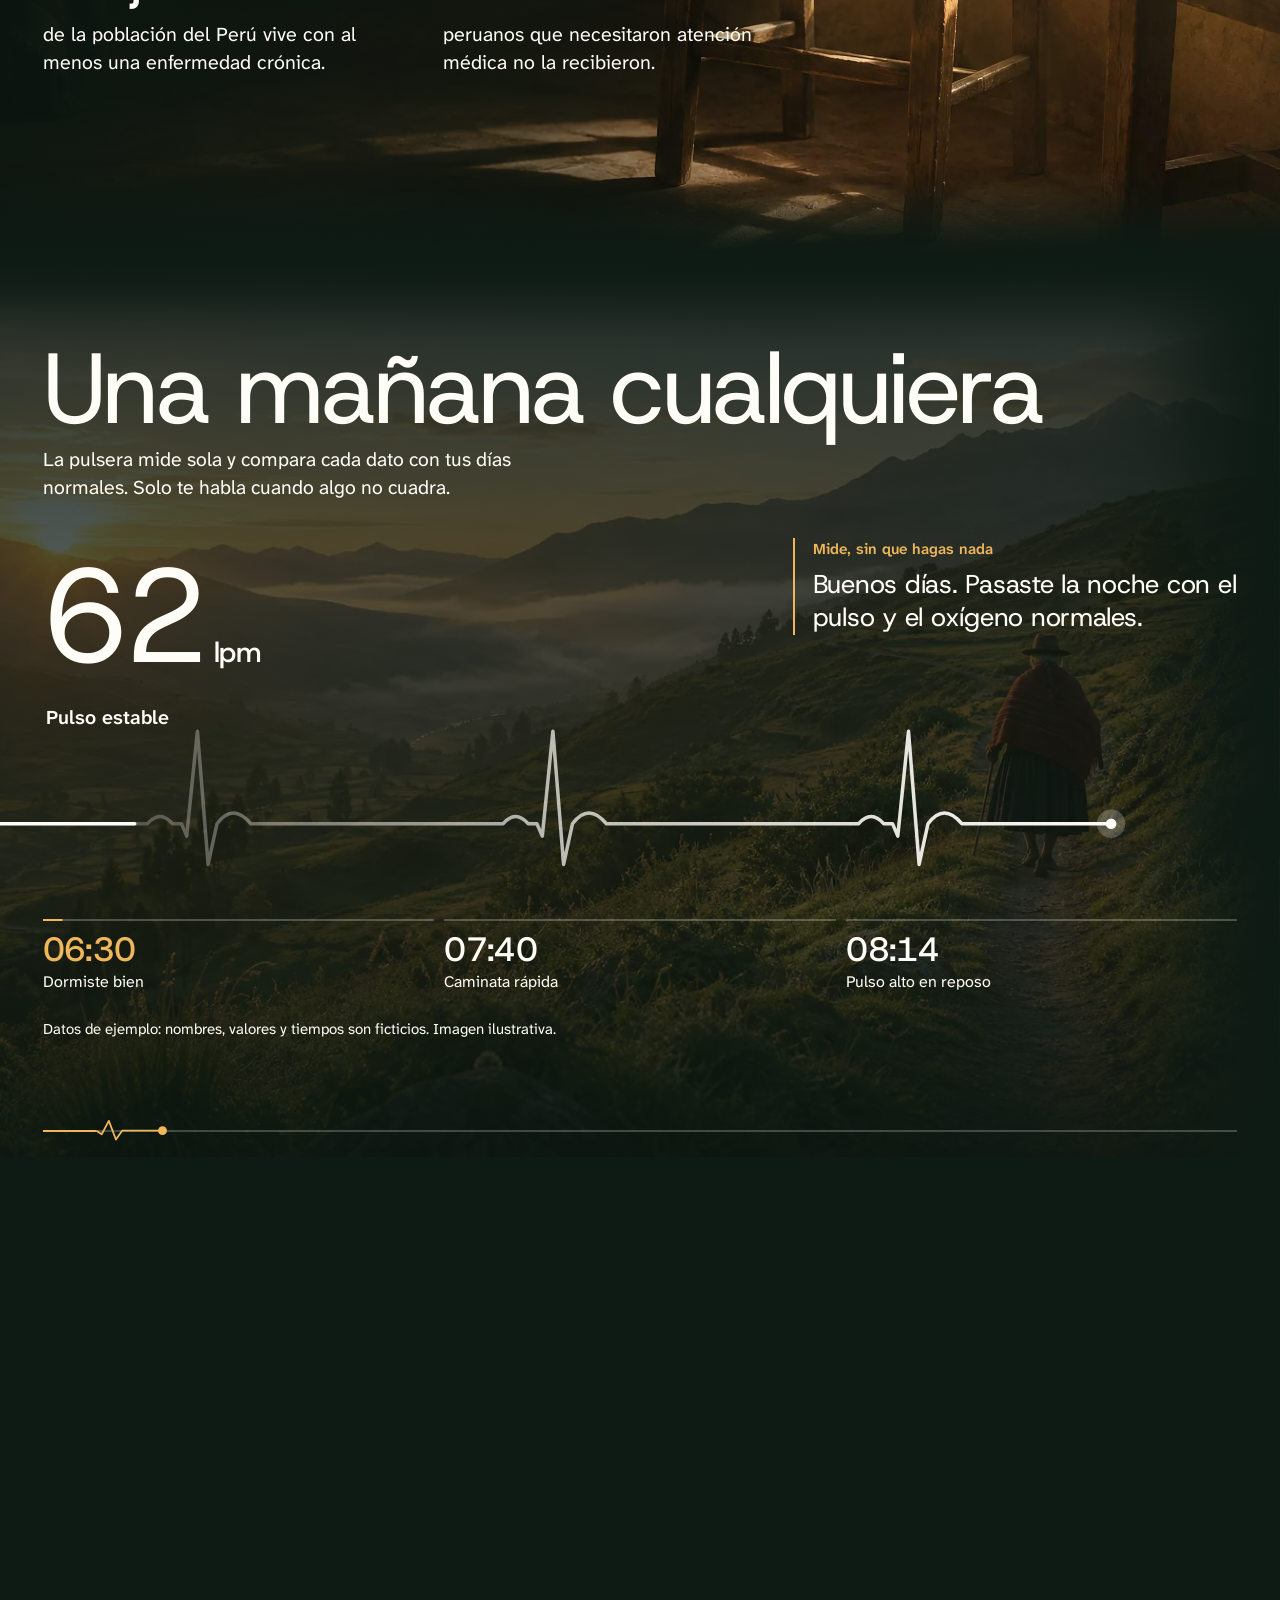
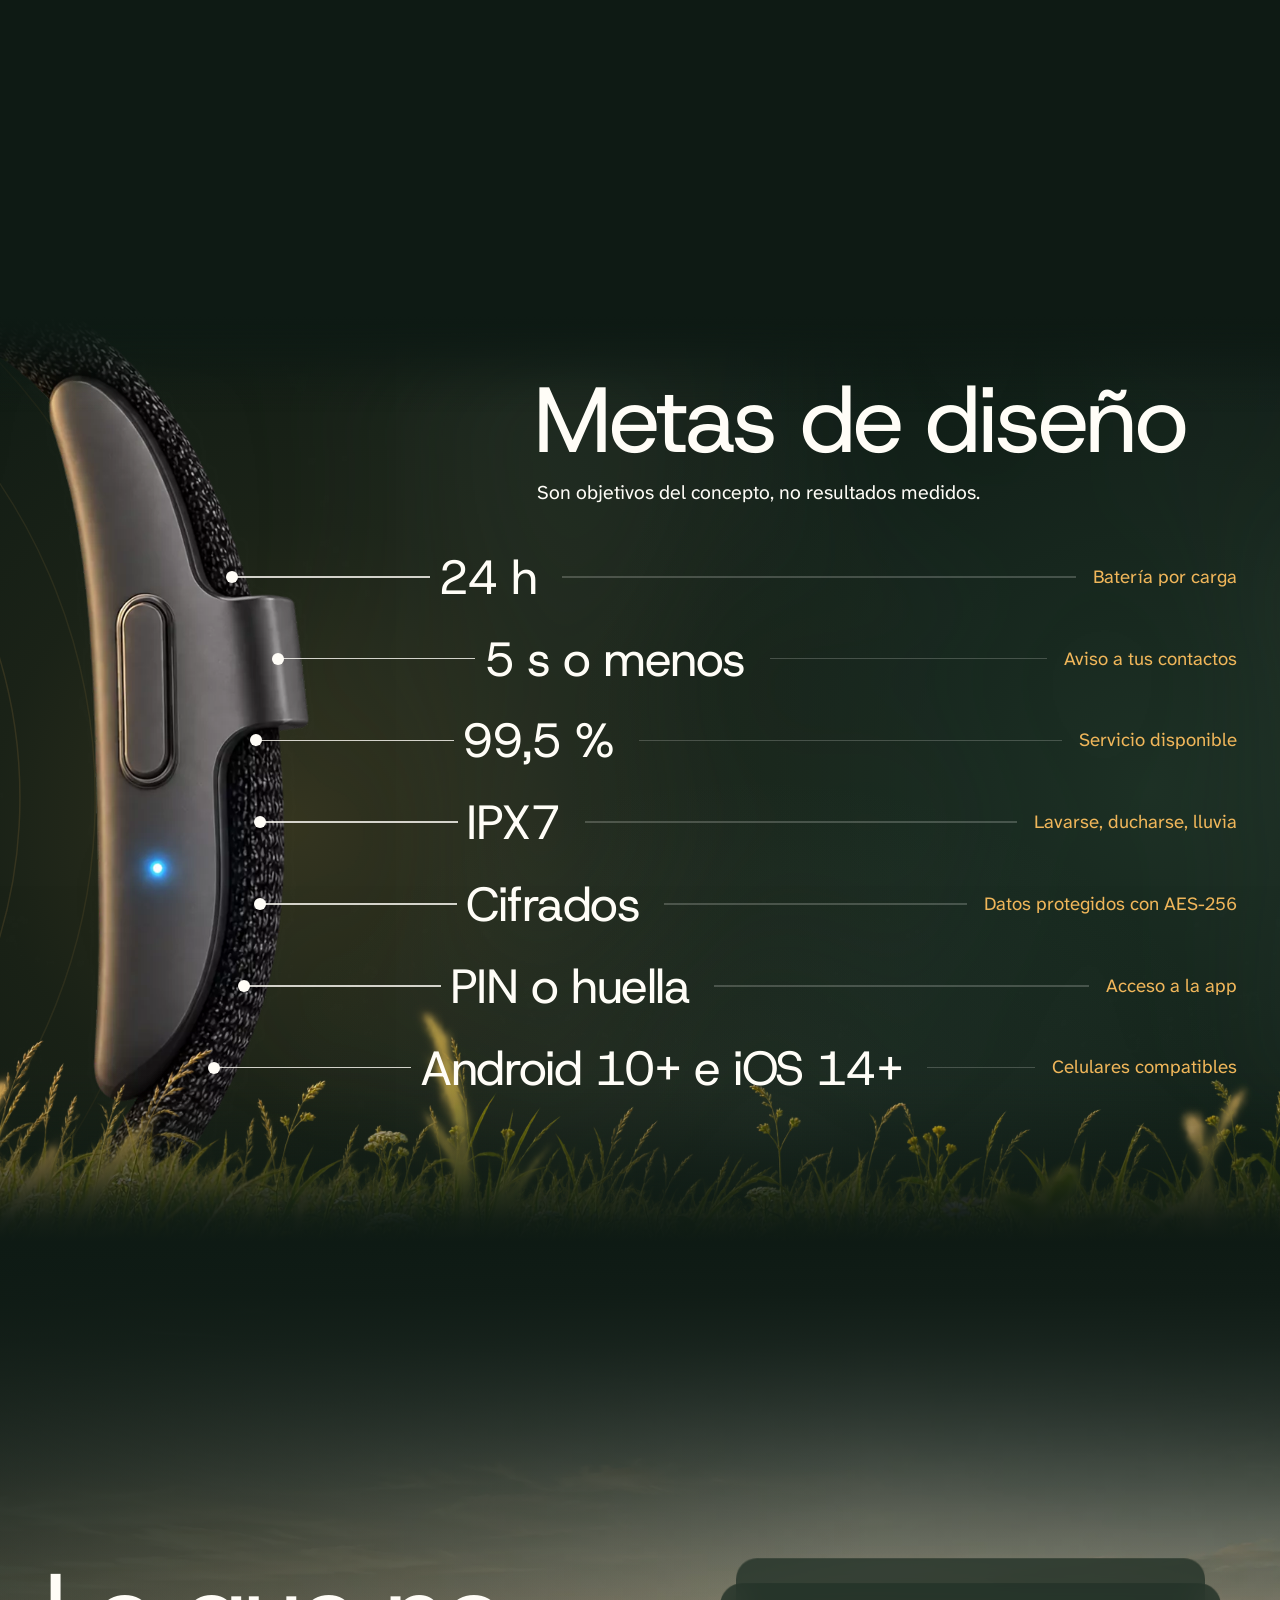
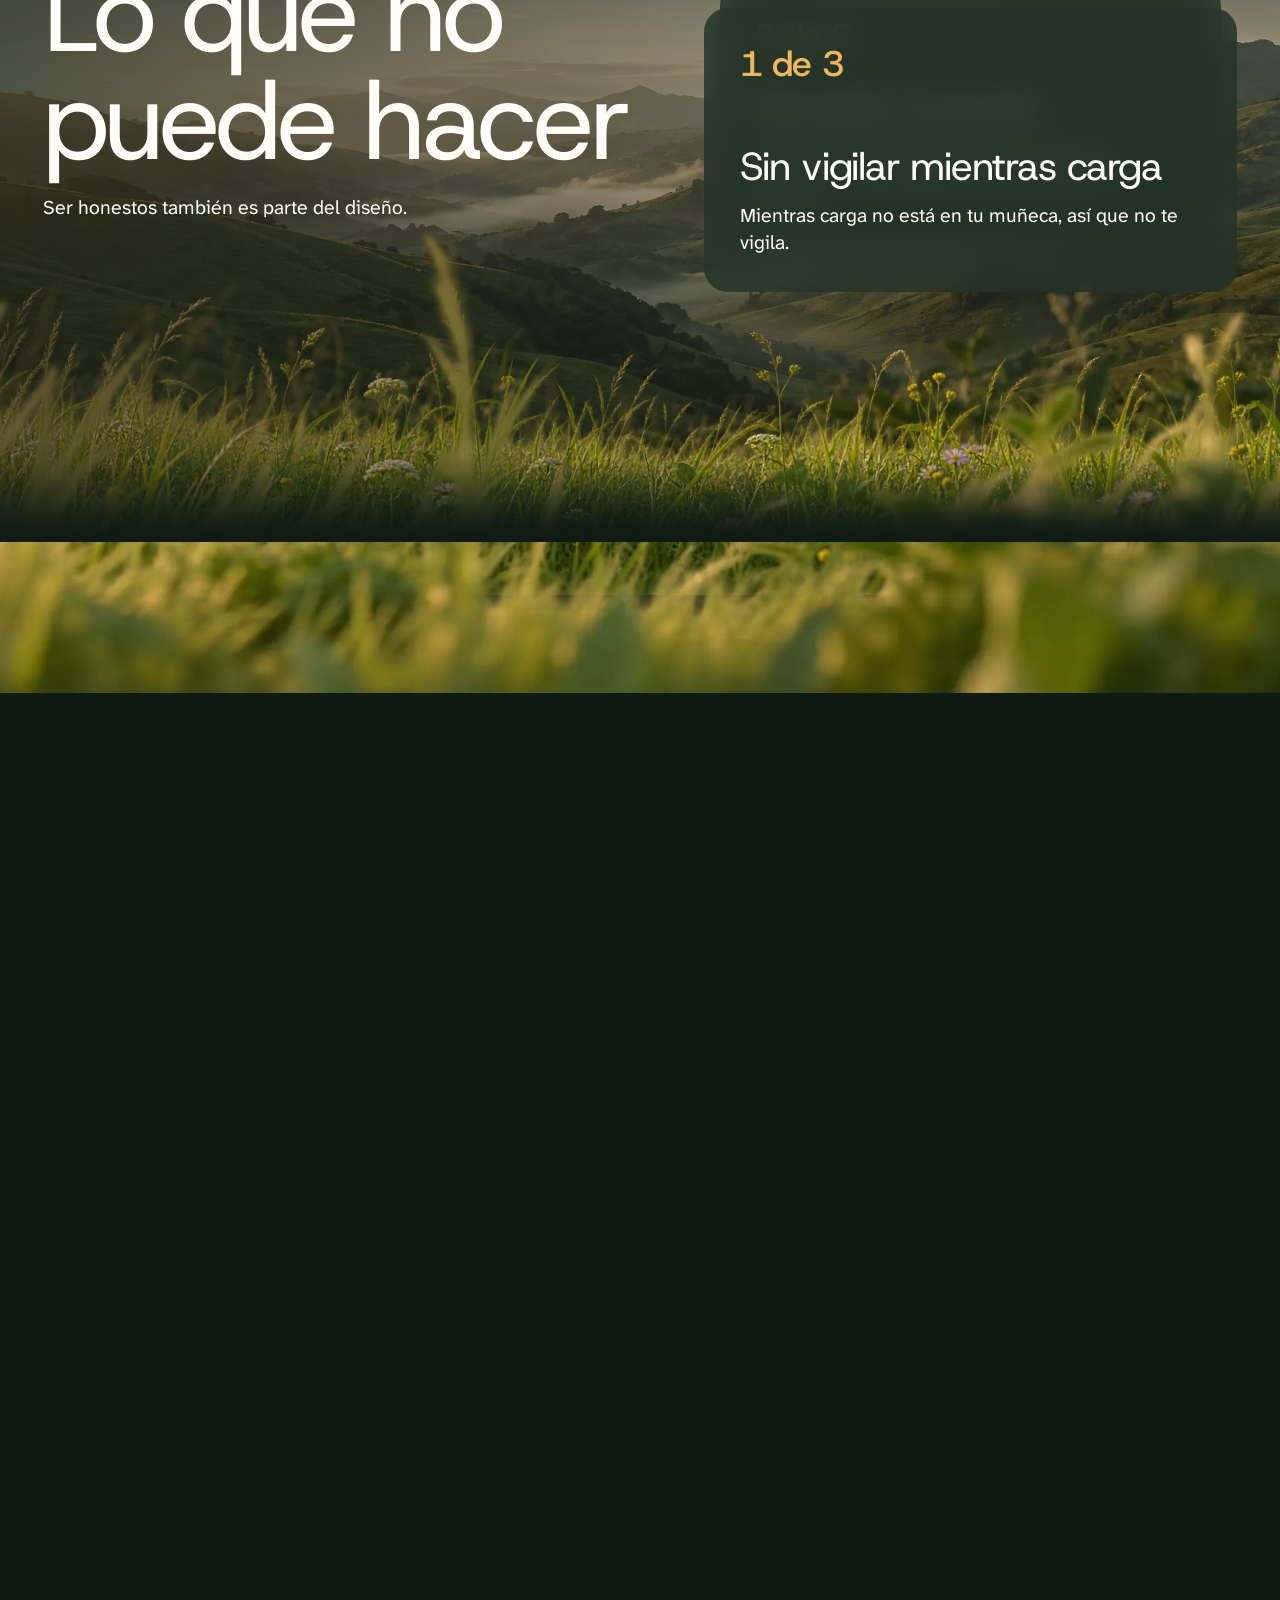
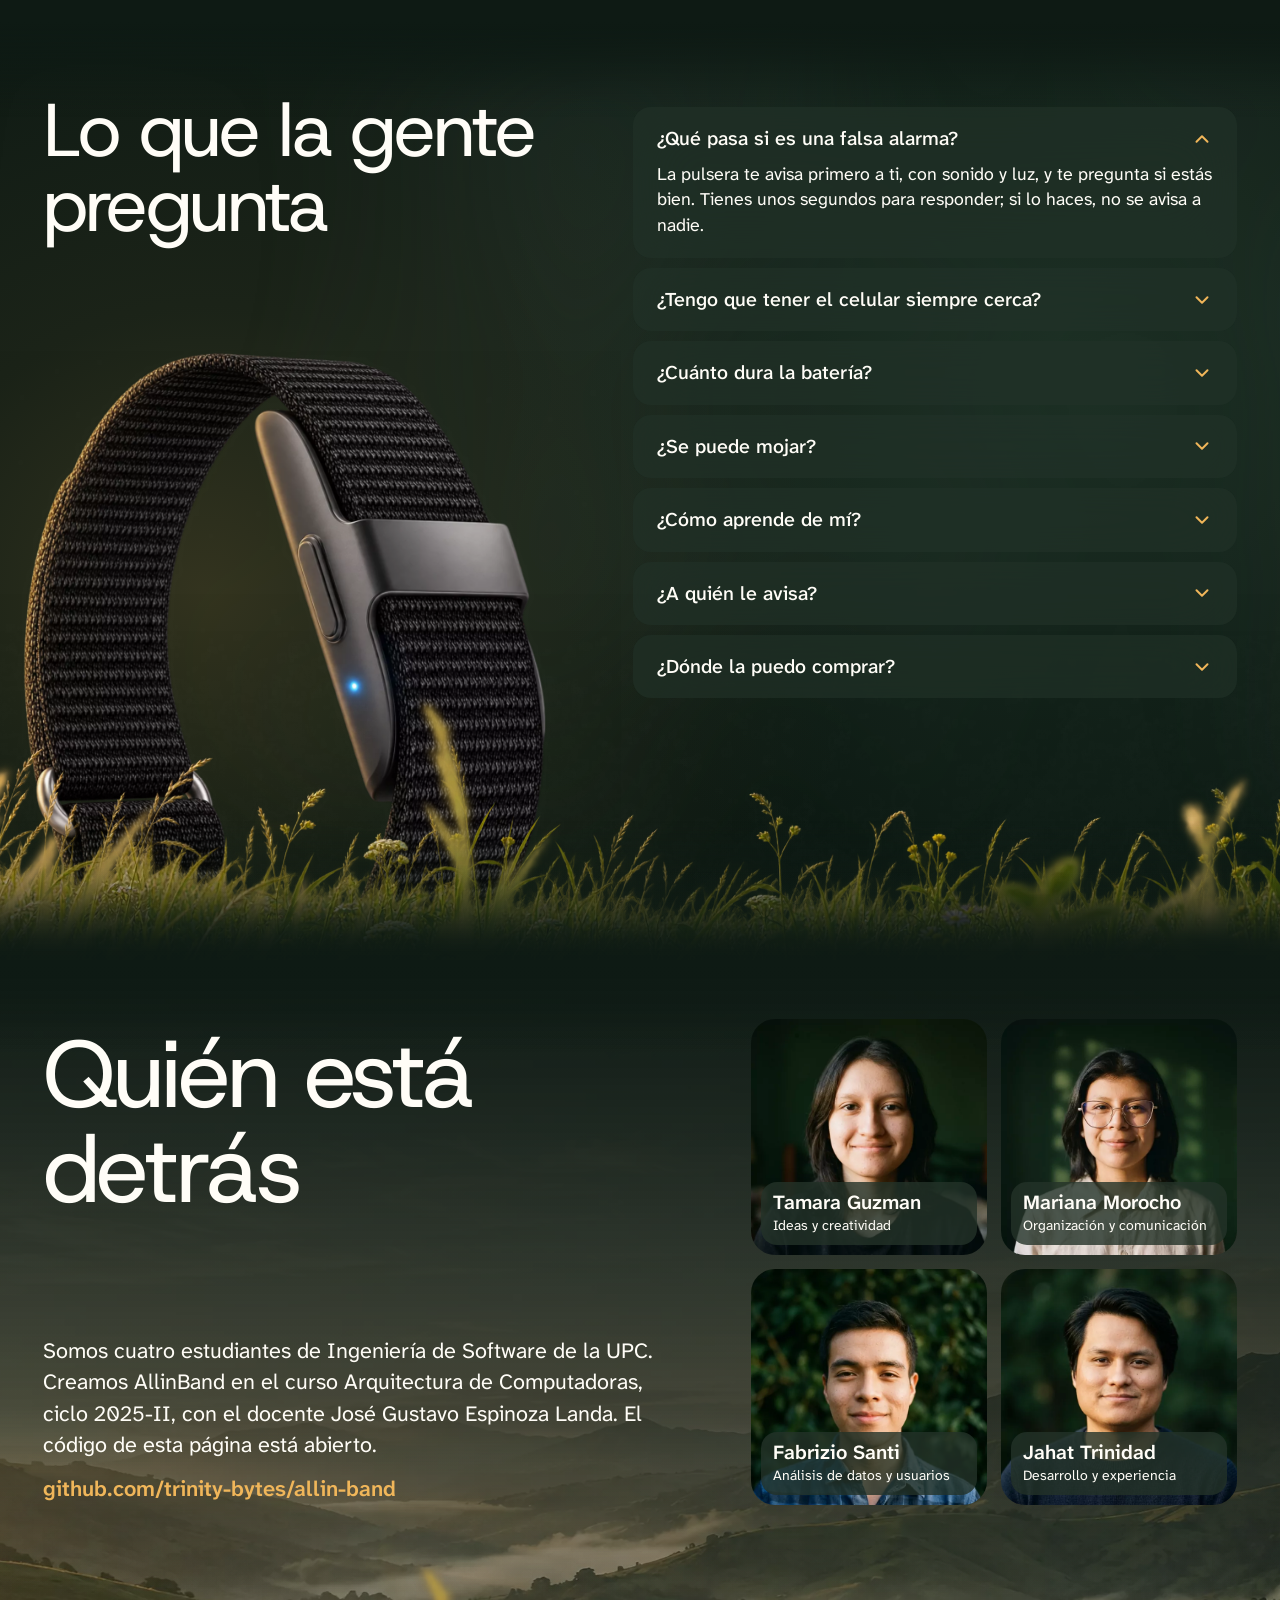
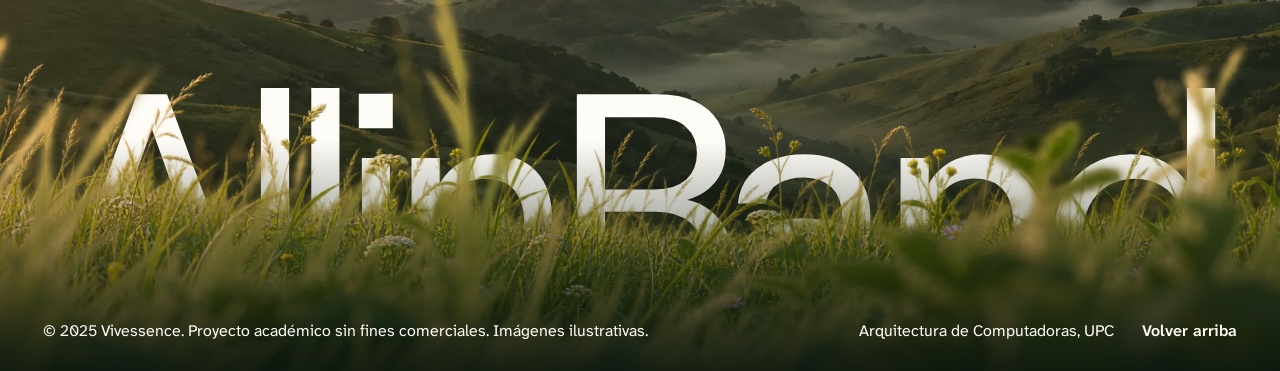
==== commit 958e4e16: "Merge branch 'round2-page' into feat/academic-demo-redesign" ====
--- a/index.html
+++ b/index.html
@@ -259,7 +259,7 @@
                       <p class="readout"><span class="readout__value">62</span> <abbr class="readout__unit" title="latidos por minuto">lpm</abbr></p>
                       <p class="moment__status">Pulso estable</p>
                     </div>
-                    <div class="moment__message mist">
+                    <div class="moment__message">
                       <p class="moment__step">Mide, sin que hagas nada</p>
                       <p class="moment__text">Buenos días. Pasaste la noche con el pulso y el oxígeno normales.</p>
                     </div>
@@ -270,7 +270,7 @@
                       <p class="readout"><span class="readout__value">96</span> <abbr class="readout__unit" title="latidos por minuto">lpm</abbr></p>
                       <p class="moment__status">Más rápido, y normal para ti</p>
                     </div>
-                    <div class="moment__message mist">
+                    <div class="moment__message">
                       <p class="moment__step">Compara con tus días normales</p>
                       <p class="moment__text">Caminaste rápido y el pulso subió. Para ti eso es normal, así que no hago nada.</p>
                     </div>
@@ -281,7 +281,7 @@
                       <p class="readout"><span class="readout__value">124</span> <abbr class="readout__unit" title="latidos por minuto">lpm</abbr></p>
                       <p class="moment__status">Fuera de tu normal</p>
                     </div>
-                    <div class="moment__message mist">
+                    <div class="moment__message">
                       <p class="moment__step">Pregunta antes de avisar</p>
                       <p class="moment__text">Llevas 10 minutos en reposo con el pulso alto. Eso no es habitual en ti. ¿Estás bien?</p>
                     </div>
@@ -353,7 +353,7 @@
                 <ol class="steps">
                   <li class="step">
                     <p class="step__title">Te pregunta a ti primero</p>
-                    <p class="step__text">Tu pulsera suena, se ilumina y te pregunta en su pantalla.</p>
+                    <p class="step__text">Tu pulsera suena, se ilumina y te pregunta si estás bien.</p>
                   </li>
                   <li class="step">
                     <p class="step__title">Si estás bien, cancelas</p>
@@ -400,18 +400,29 @@
               <div class="panel__flow">
                 <h2 class="panel__title" id="family-title">Si no respondes,<br /> tu familia lo sabe</h2>
                 <p class="panel__intro">Tu centro de salud y tu primer contacto reciben tus datos y dónde estás. Si nadie confirma, la alerta sigue.</p>
-                <ol class="chain" aria-label="Orden de aviso de ejemplo">
-                  <li class="chain__item chain__item--now">
-                    <span class="chain__avatar" aria-hidden="true">A</span>
-                    <p class="chain__copy"><span class="chain__name">Ana, hija</span> <span class="chain__state">Avisando ahora</span></p>
+                <ol class="rail" aria-label="Orden de aviso de ejemplo">
+                  <li class="rail__step rail__step--now">
+                    <div class="rail__body">
+                      <p class="rail__when">Al instante</p>
+                      <p class="rail__who">Centro de salud y Ana</p>
+                      <p class="rail__what">Reciben tus datos y dónde estás.</p>
+                      <p class="rail__avatars" aria-hidden="true"><span class="rail__avatar">C</span><span class="rail__avatar">A</span></p>
+                    </div>
                   </li>
-                  <li class="chain__item">
-                    <span class="chain__avatar" aria-hidden="true">L</span>
-                    <p class="chain__copy"><span class="chain__name">Luis, hijo</span> <span class="chain__state">A los 10 s, si Ana no confirma</span></p>
+                  <li class="rail__step">
+                    <div class="rail__body">
+                      <p class="rail__when">A los 10 segundos</p>
+                      <p class="rail__who">Luis, si nadie responde</p>
+                      <p class="rail__what">La alerta sigue al siguiente de tu lista.</p>
+                      <p class="rail__avatars" aria-hidden="true"><span class="rail__avatar">L</span></p>
+                    </div>
                   </li>
-                  <li class="chain__item">
-                    <span class="chain__avatar" aria-hidden="true">C</span>
-                    <p class="chain__copy"><span class="chain__name">Centro de salud</span> <span class="chain__state">Avisado junto con Ana</span></p>
+                  <li class="rail__step">
+                    <div class="rail__body">
+                      <p class="rail__when">Cuando alguien confirma</p>
+                      <p class="rail__who">Todos lo saben</p>
+                      <p class="rail__what">«Ayuda en camino» llega a toda la lista.</p>
+                    </div>
                   </li>
                 </ol>
                 <p class="panel__note family__note">Tú eliges el orden. Participantes de ejemplo.</p>
@@ -462,7 +473,6 @@
                       <dl class="notice__vitals">
                         <div><dt>Pulso</dt> <dd>124 lpm</dd></div>
                         <div><dt>Oxígeno</dt> <dd>91 %</dd></div>
-                        <div><dt>Temp.</dt> <dd>37,2 °C</dd></div>
                       </dl>
                       <p class="notice__text">Pulso alto en reposo. Clínica a 600 m.</p>
                       <div class="notice__actions notice__actions--row">
@@ -489,6 +499,7 @@
                 <div class="app__layout">
                   <figure class="phone phone--app app__phone">
                     <figcaption class="visually-hidden">Pantalla de ejemplo de la app para la familia.</figcaption>
+                    <p class="app__tag mist">Concepto, datos de ejemplo</p>
                     <div class="phone__screen app-screen">
                       <span class="phone__island"></span>
                       <p class="app-screen__clock">20:10</p>
@@ -518,7 +529,6 @@
                         </div>
                         <dl class="app-screen__vitals">
                           <div><dt>Oxígeno</dt> <dd>97 %</dd></div>
-                          <div><dt>Promedio de hoy</dt> <dd>74 lpm</dd></div>
                         </dl>
                         <dl class="app-screen__rows">
                           <div><dt>Ubicación</dt> <dd>En casa</dd></div>
@@ -564,14 +574,16 @@
                   <div class="app-panel app-panel--history mist">
                     <p class="app-panel__head"><span class="app-panel__title">Pulso en reposo</span> <span class="app-panel__range">Últimos 7 días</span></p>
                     <svg class="app-panel__chart" viewBox="0 0 382 124" aria-hidden="true" focusable="false">
-                      <rect x="34" y="20" width="346" height="60" rx="8" fill="#f0b65a" fill-opacity="0.12" />
-                      <path d="M34 6H380M34 50H380M34 94H380" fill="none" stroke="#fffdf7" stroke-opacity="0.16" stroke-width="1.5" />
-                      <path d="M52 66 104 46l52 14 52-24 52 18 52-26 52 14" fill="none" stroke="#f0b65a" stroke-width="3.5" stroke-linecap="round" stroke-linejoin="round" />
-                      <g fill="#f0b65a">
-                        <circle cx="52" cy="66" r="4" /><circle cx="104" cy="46" r="4" /><circle cx="156" cy="60" r="4" />
-                        <circle cx="208" cy="36" r="4" /><circle cx="260" cy="54" r="4" /><circle cx="312" cy="28" r="4" />
+                      <g transform="translate(-16 0)">
+                        <rect x="34" y="20" width="346" height="60" rx="8" fill="#f0b65a" fill-opacity="0.12" />
+                        <path d="M34 6H380M34 50H380M34 94H380" fill="none" stroke="#fffdf7" stroke-opacity="0.16" stroke-width="1.5" />
+                        <path d="M52 66 104 46l52 14 52-24 52 18 52-26 52 14" fill="none" stroke="#f0b65a" stroke-width="3.5" stroke-linecap="round" stroke-linejoin="round" />
+                        <g fill="#f0b65a">
+                          <circle cx="52" cy="66" r="4" /><circle cx="104" cy="46" r="4" /><circle cx="156" cy="60" r="4" />
+                          <circle cx="208" cy="36" r="4" /><circle cx="260" cy="54" r="4" /><circle cx="312" cy="28" r="4" />
+                        </g>
+                        <circle cx="364" cy="42" r="7" fill="#fffdf7" />
                       </g>
-                      <circle cx="364" cy="42" r="7" fill="#fffdf7" />
                     </svg>
                     <p class="app-panel__days" aria-hidden="true"><span>L</span><span>M</span><span>M</span><span>J</span><span>V</span><span>S</span><span>D</span></p>
                     <p class="app-panel__status">Entre 68 y 74 lpm toda la semana.</p>
@@ -606,7 +618,7 @@
 
               <div class="panel__flow">
                 <h2 class="panel__title" id="band-title">Pensada para todos los días</h2>
-                <p class="panel__intro">Una correa tejida, una pantalla pequeña y una luz de estado.</p>
+                <p class="panel__intro">Una correa tejida, un módulo de sensores y una luz de estado.</p>
               </div>
             </section>
           </div>
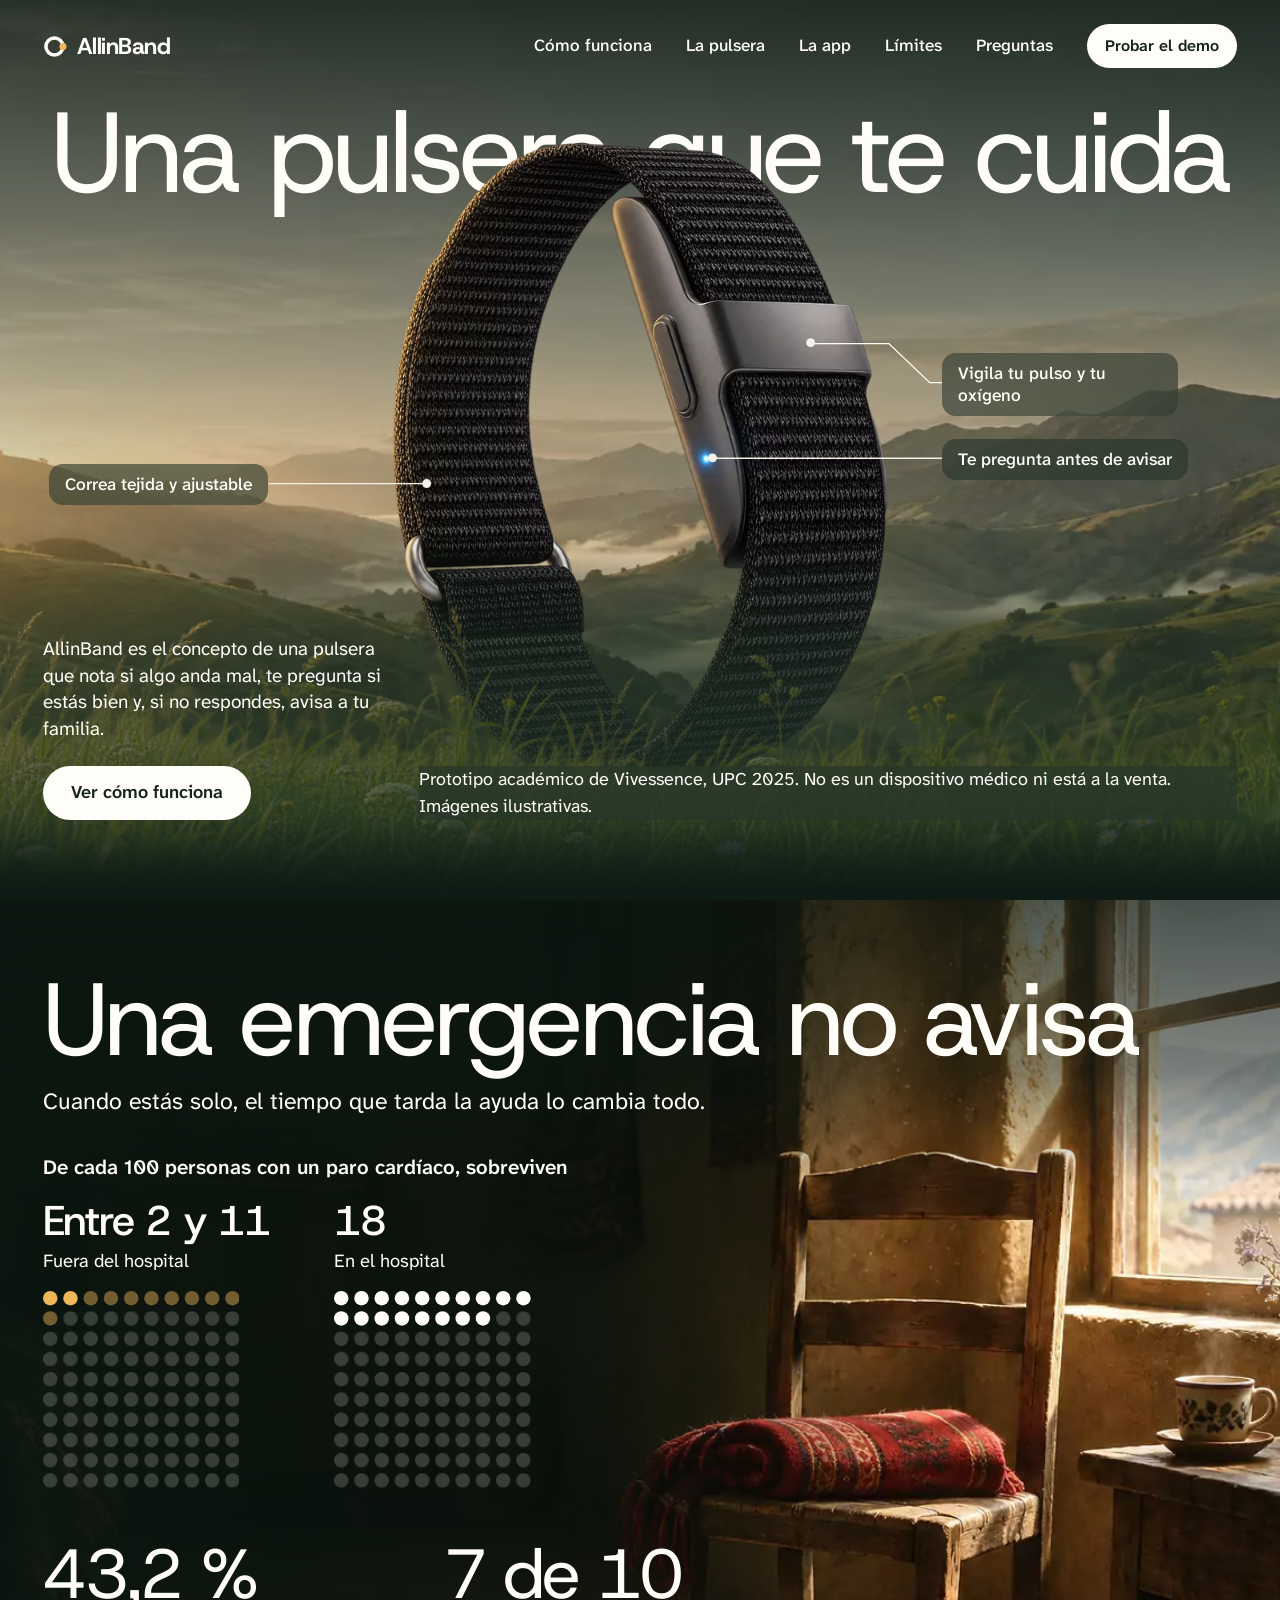
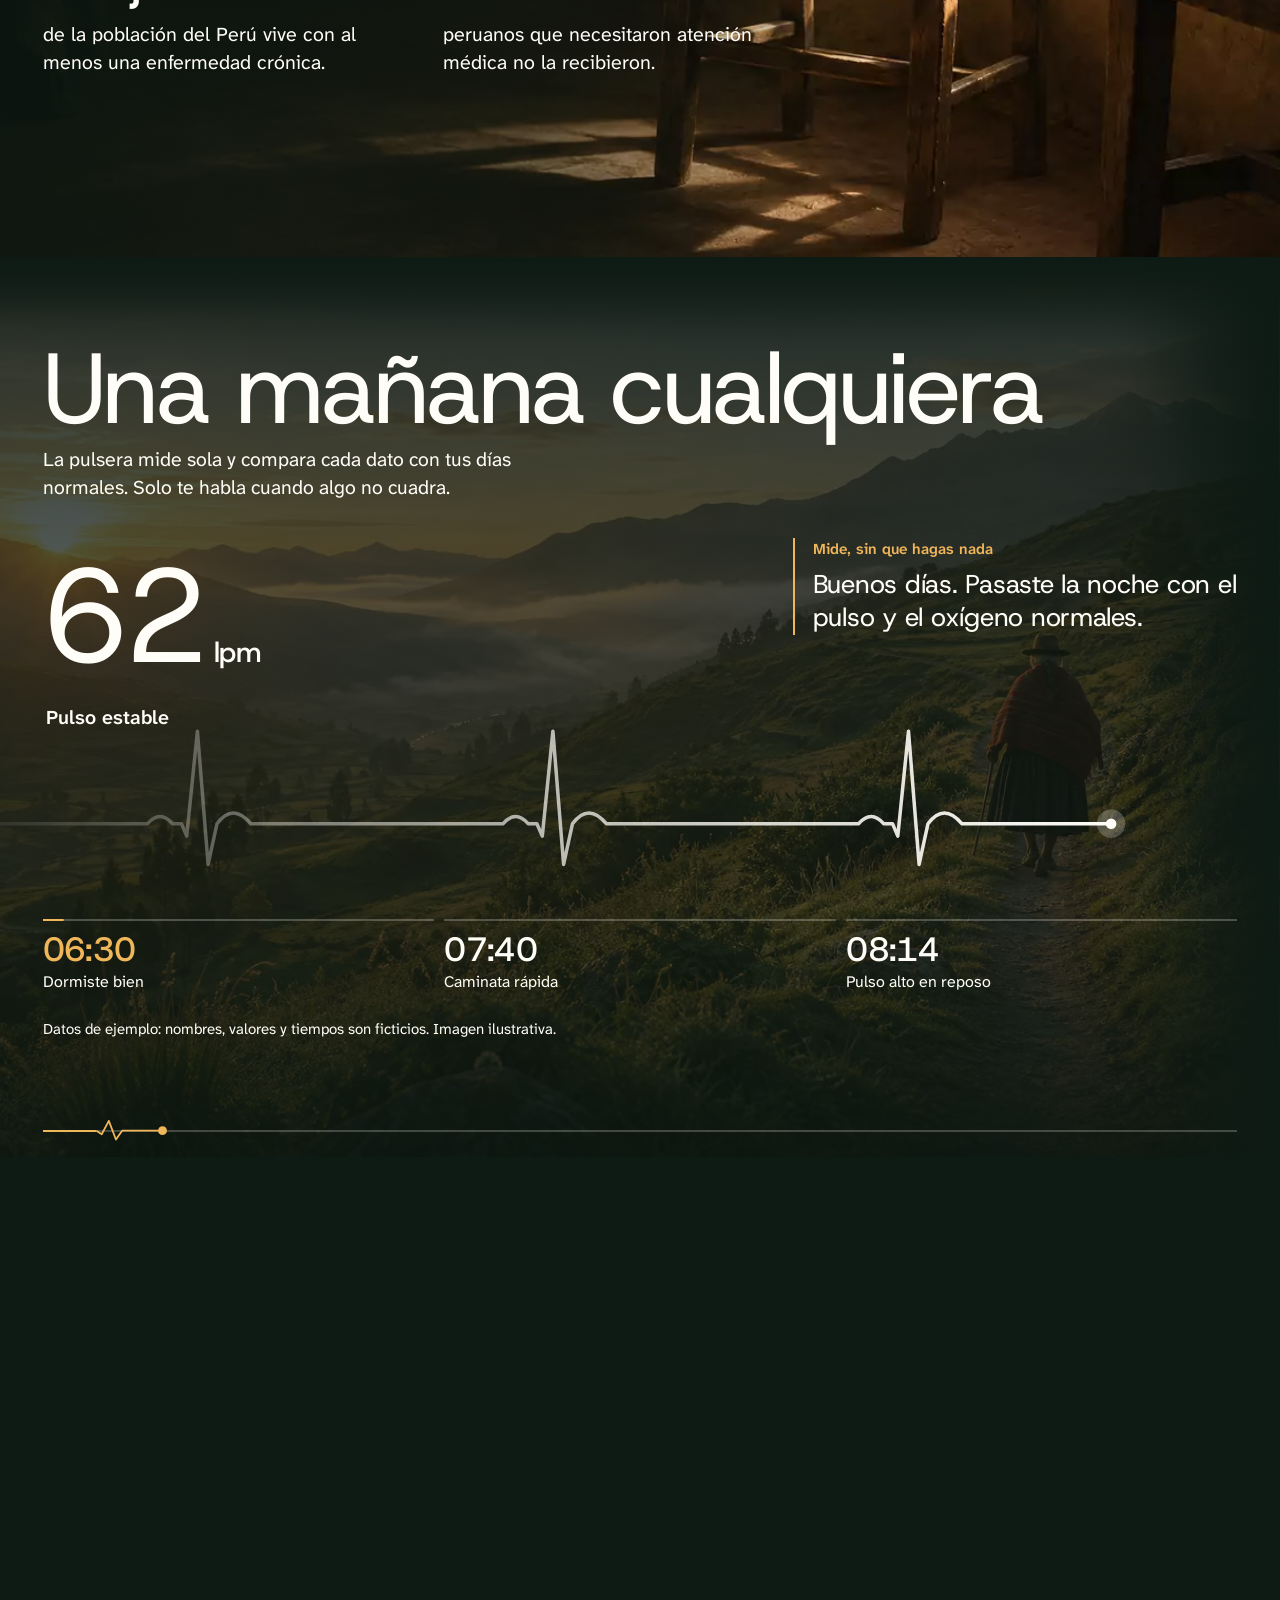
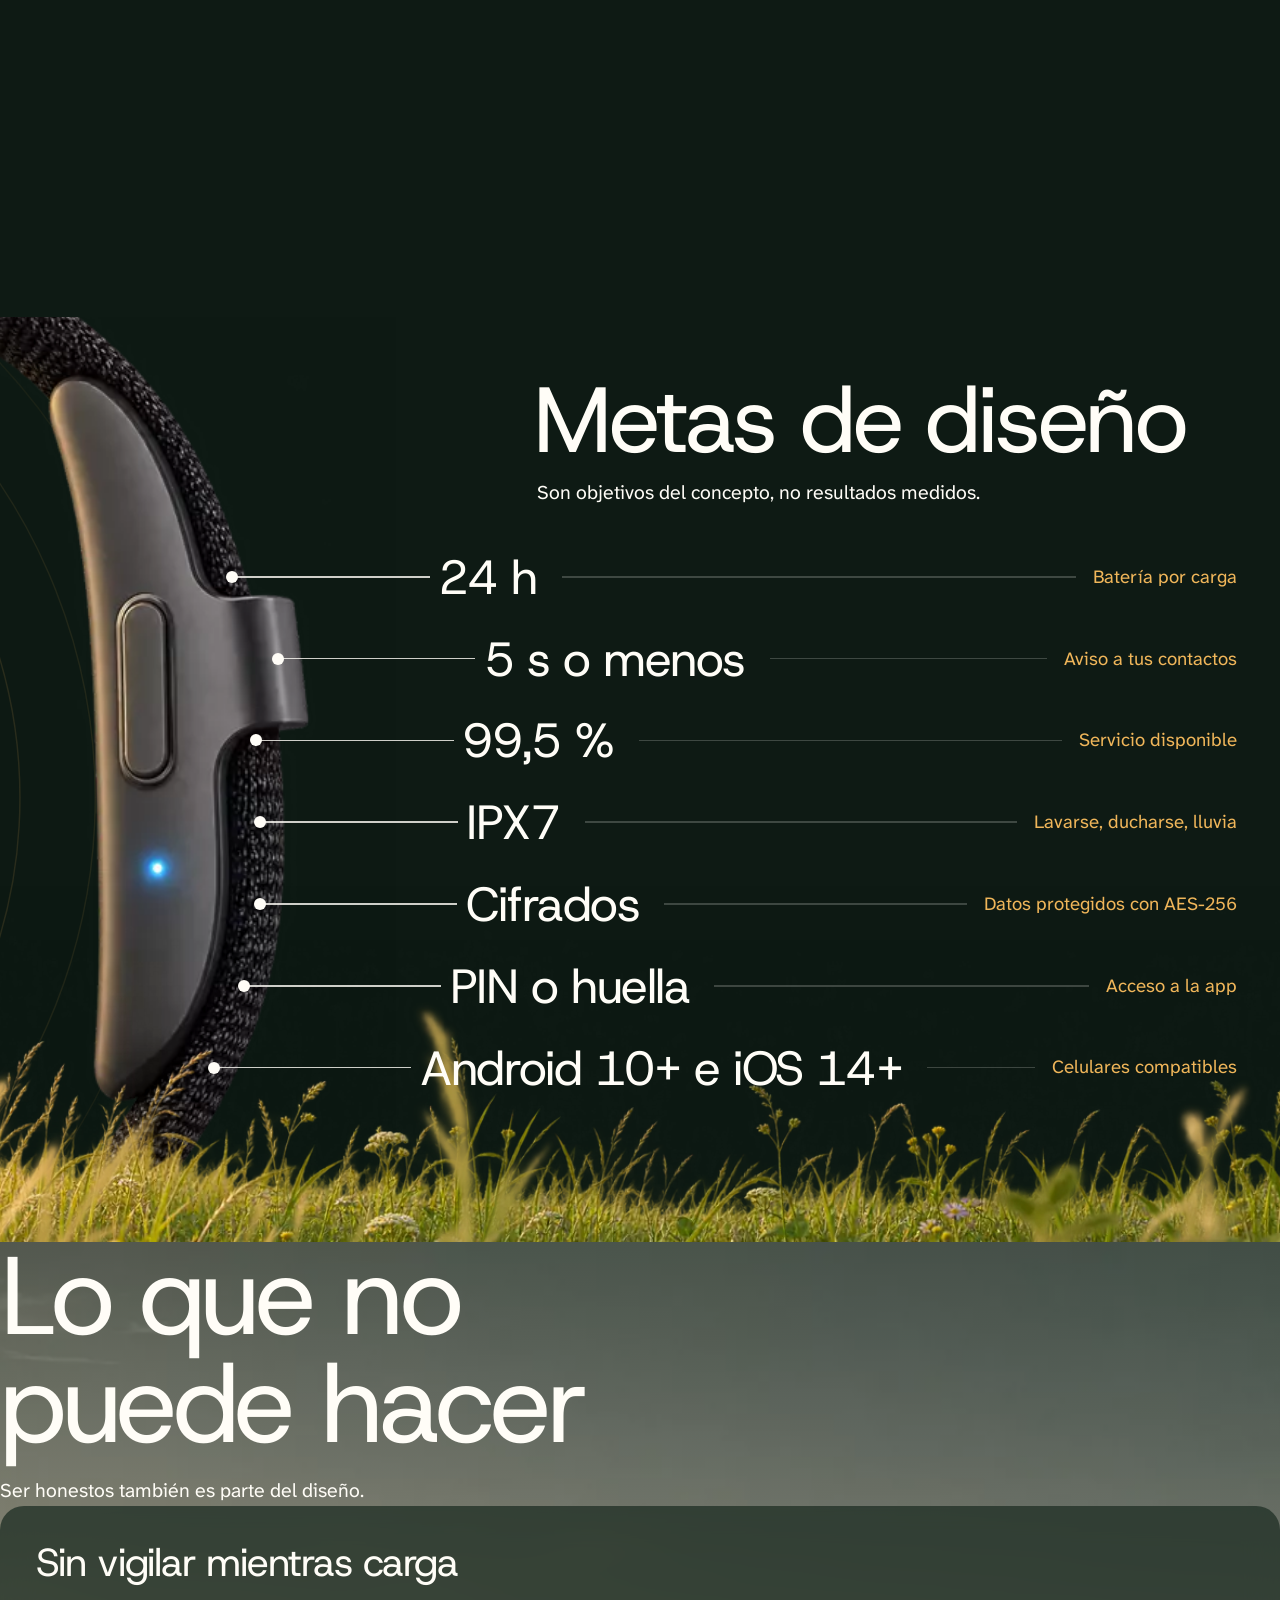
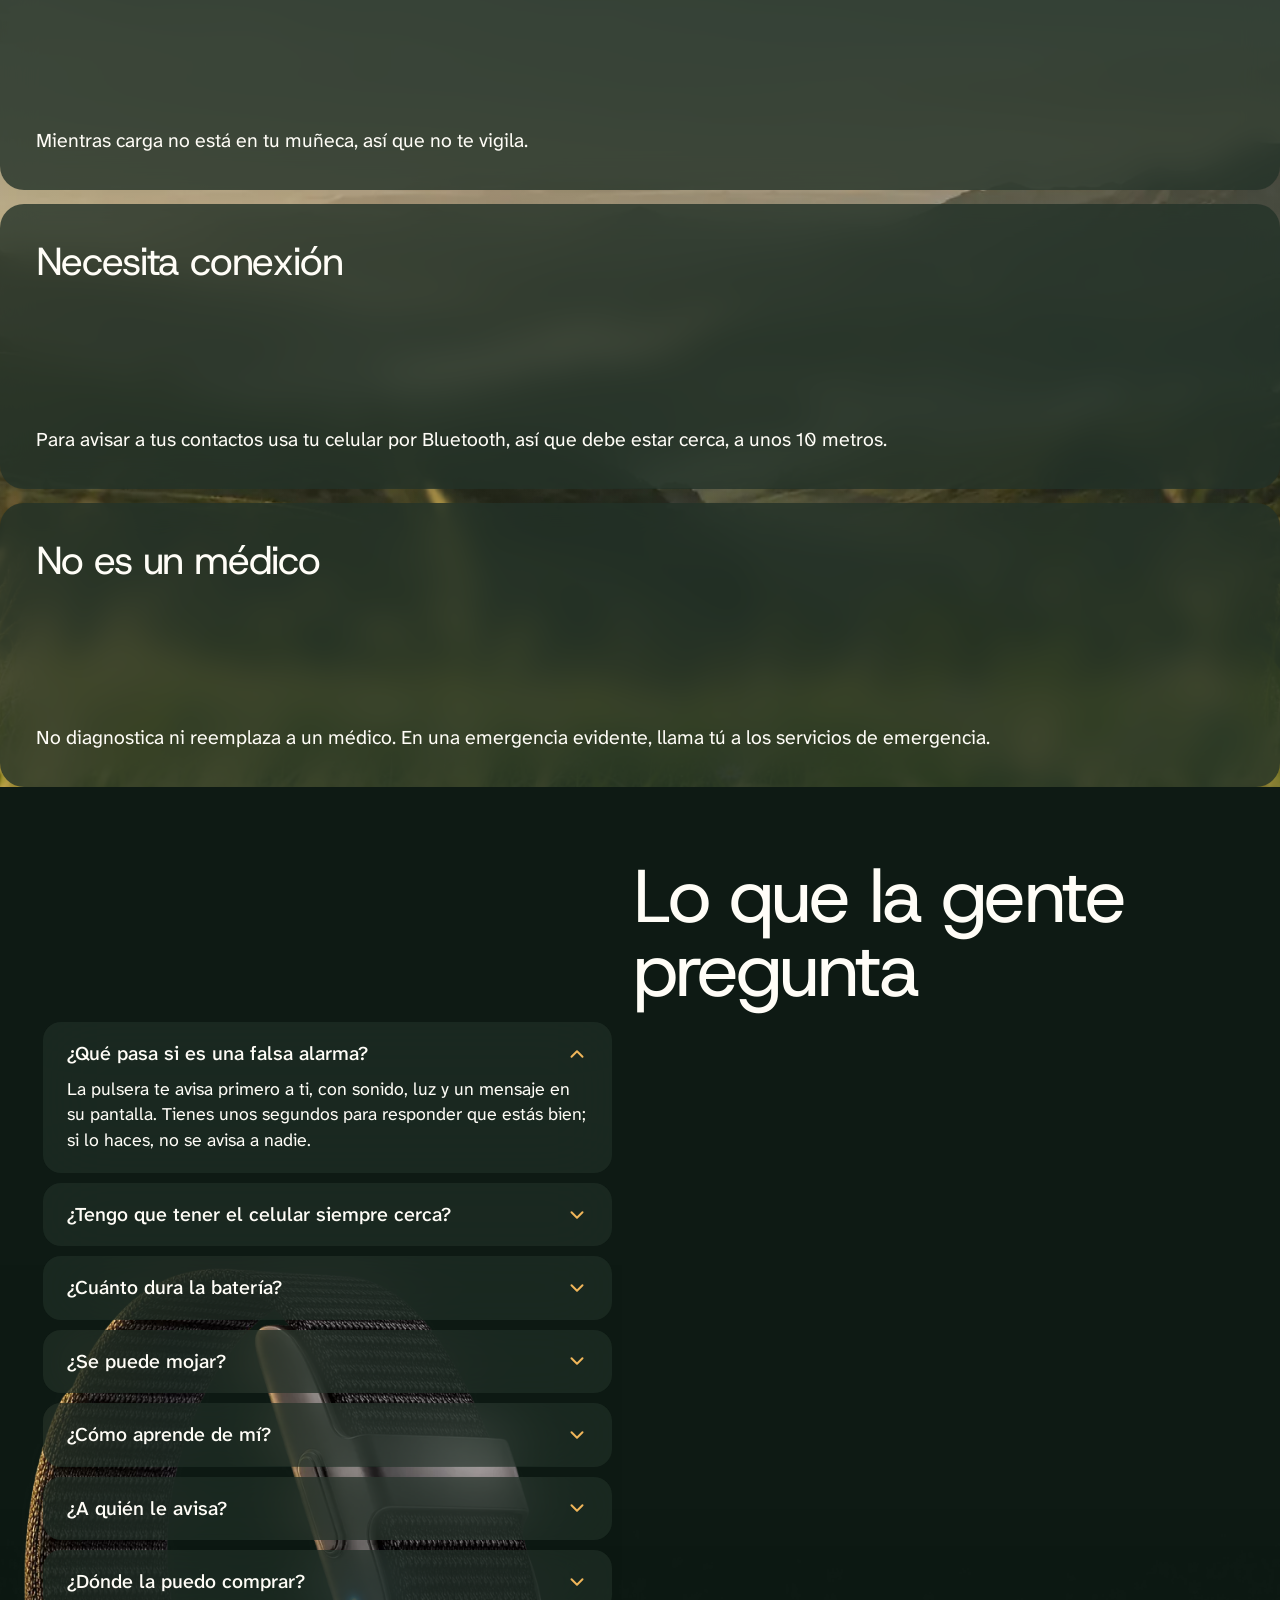
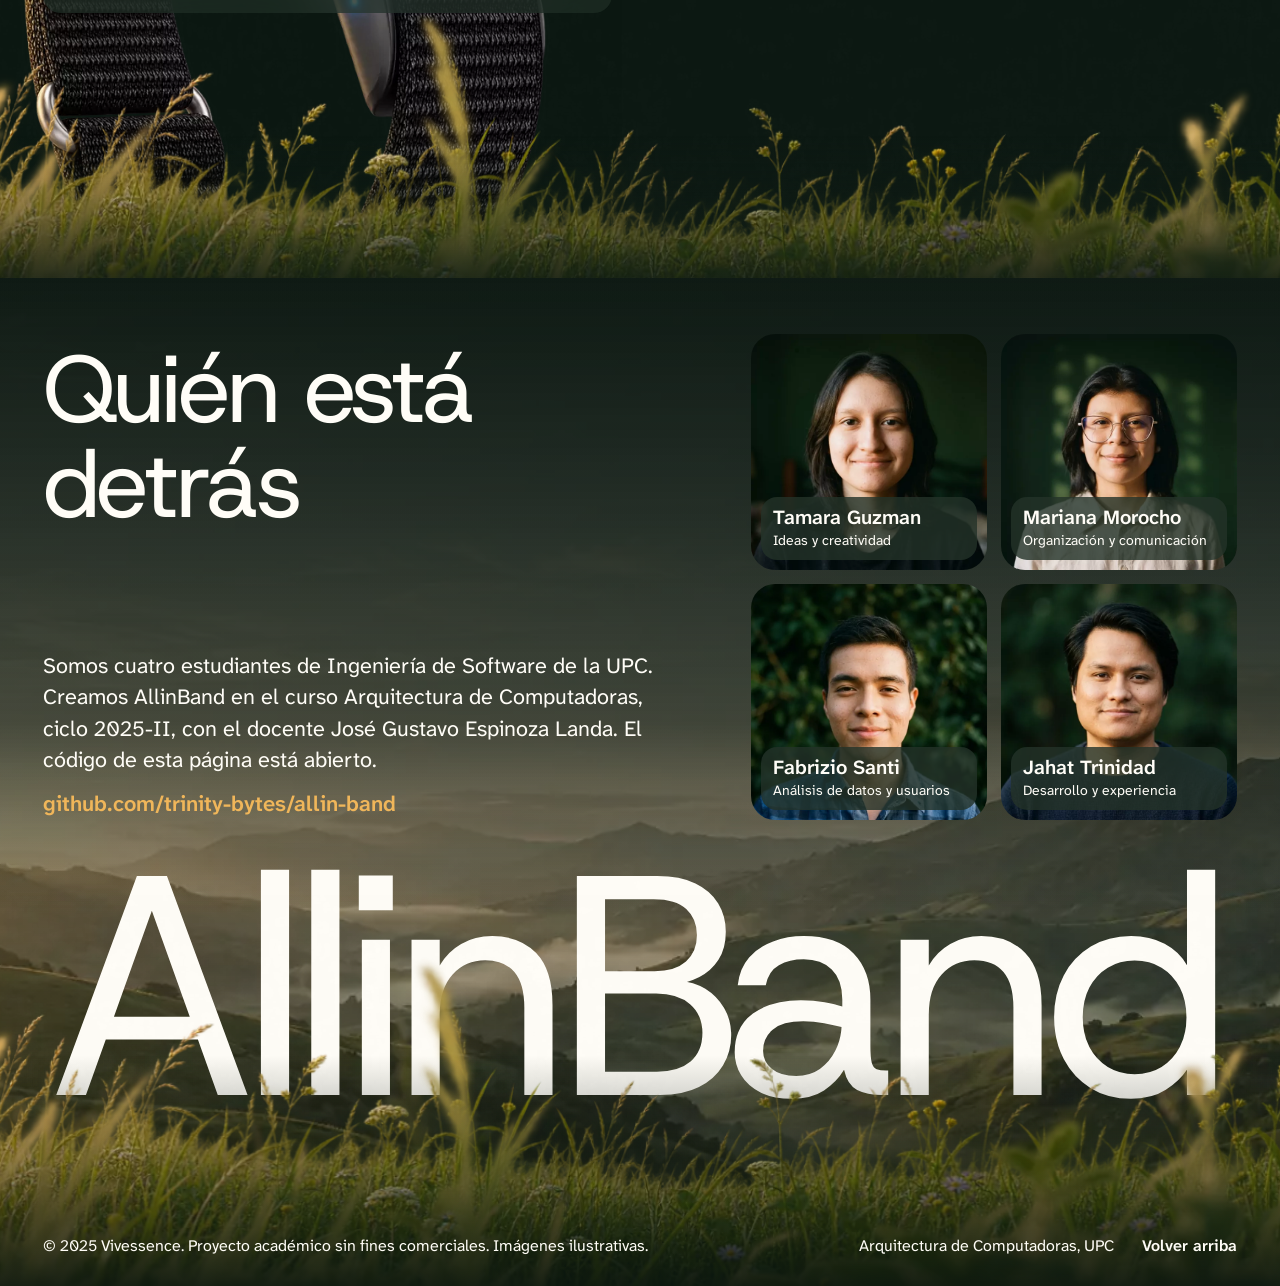
==== commit e08bd2ff: "Merge branch 'round2-journey' into feat/academic-demo-redesign" ====
--- a/index.html
+++ b/index.html
@@ -18,7 +18,7 @@
     <meta property="og:title" content="AllinBand: la pulsera que primero te pregunta a ti" />
     <meta
       property="og:description"
-      content="Concepto de pulsera inteligente que te pregunta si estás bien antes de avisar a tu familia. Proyecto académico de Vivessence, UPC 2025."
+      content="Concepto de pulsera inteligente. Prueba una alerta y decide qué pasa. Proyecto académico de Vivessence, UPC 2025."
     />
     <meta property="og:image" content="https://trinity-bytes.github.io/allin-band/assets/images/og-image.jpg" />
     <meta property="og:image:width" content="1200" />
@@ -66,8 +66,8 @@
 
         <nav class="nav" id="navMenu" aria-label="Secciones">
           <a class="nav__link" href="#como-funciona">Cómo funciona</a>
+          <a class="nav__link" href="#pulsera">La pulsera</a>
           <a class="nav__link" href="#app">La app</a>
-          <a class="nav__link" href="#pulsera">La pulsera</a>
           <a class="nav__link" href="#limites">Límites</a>
           <a class="nav__link" href="#preguntas">Preguntas</a>
           <a class="btn nav__demo" href="#tu-decides">Probar el demo</a>
@@ -127,15 +127,9 @@
             </p>
             <a class="btn hero__cta" href="#como-funciona">Ver cómo funciona</a>
           </div>
-        </div>
-
-        <!-- The slot is one screen tall, so the ticker closes the first viewport even when the hero is taller -->
-        <div class="hero__ticker-slot">
-          <div class="hero__ticker ticker">
-            <div class="ticker__track">
-              <p class="hero__disclosure">Prototipo académico de Vivessence, UPC 2025. No es un dispositivo médico ni está a la venta. Imágenes ilustrativas.</p>
-            </div>
-          </div>
+          <p class="hero__disclosure mist">
+            Prototipo académico de Vivessence, UPC 2025. No es un dispositivo médico ni está a la venta. Imágenes ilustrativas.
+          </p>
         </div>
       </section>
 
@@ -146,9 +140,6 @@
           <img src="assets/images/web/chair-2560.webp" alt="Silla de madera con una manta junto a una ventana, en una casa en silencio." width="2560" height="1707" loading="lazy" />
         </picture>
         <div class="emergency__scrim" aria-hidden="true"></div>
-        <canvas class="shader shader--rays emergency__rays" data-shader="rays" aria-hidden="true"></canvas>
-        <div class="seam seam--top" aria-hidden="true"></div>
-        <div class="seam seam--bottom" aria-hidden="true"></div>
 
         <div class="emergency__head" data-reveal>
           <h2 class="emergency__title reveal" id="emergency-title">Una emergencia no avisa</h2>
@@ -638,10 +629,7 @@
 
       <!-- sections-bottom:start -->
       <section class="goals" id="metas" aria-labelledby="goals-title" data-reveal>
-        <div class="bloom bloom--warm goals__bloom goals__bloom--warm" aria-hidden="true"></div>
-        <div class="bloom bloom--moss goals__bloom goals__bloom--moss" aria-hidden="true"></div>
-        <div class="bloom bloom--mist goals__bloom goals__bloom--mist" aria-hidden="true"></div>
-        <canvas class="shader shader--mist goals__mist" data-shader="mist" aria-hidden="true"></canvas>
+        <div class="goals__glow" aria-hidden="true"></div>
         <svg class="goals__rings" viewBox="0 0 2040 2040" aria-hidden="true" focusable="false">
           <g fill="none" stroke="#f0b65a" stroke-width="1.5">
             <circle class="goals__ring" pathLength="1" cx="1020" cy="1020" r="779.25" stroke-opacity="0.12" />
@@ -661,8 +649,7 @@
           <source media="(max-width: 47.99rem)" srcset="assets/images/web/grass-near-1280.webp" />
           <img src="assets/images/web/grass-near-2560.webp" alt="" width="2560" height="853" loading="lazy" />
         </picture>
-        <div class="seam seam--top" aria-hidden="true"></div>
-        <div class="seam seam--bottom" aria-hidden="true"></div>
+        <div class="goals__scrim" aria-hidden="true"></div>
 
         <div class="goals__head">
           <h2 class="goals__title reveal" id="goals-title">Metas de diseño</h2>
@@ -717,60 +704,44 @@
       </section>
 
       <section class="limits" id="limites" aria-labelledby="limits-title">
-        <!-- With motion the stage sticks while the cards lift one by one (js/sections.js); otherwise a plain list -->
-        <div class="limits__stage">
-          <picture class="limits__photo">
-            <source media="(max-width: 47.99rem)" srcset="assets/images/web/landscape-1280.webp" />
-            <img src="assets/images/web/landscape-2560.webp" alt="" width="2560" height="1707" loading="lazy" />
-          </picture>
-          <div class="limits__scrim" aria-hidden="true"></div>
-          <picture class="limits__grass limits__grass--mid">
-            <source media="(max-width: 47.99rem)" srcset="assets/images/web/grass-mid-1280.webp" />
-            <img src="assets/images/web/grass-mid-2560.webp" alt="" width="2560" height="853" loading="lazy" />
-          </picture>
-          <picture class="limits__grass limits__grass--near">
-            <source media="(max-width: 47.99rem)" srcset="assets/images/web/grass-near-1280.webp" />
-            <img src="assets/images/web/grass-near-2560.webp" alt="" width="2560" height="853" loading="lazy" />
-          </picture>
-          <div class="limits__scrim-left" aria-hidden="true"></div>
-          <div class="seam seam--top" aria-hidden="true"></div>
-          <div class="seam seam--bottom" aria-hidden="true"></div>
-
-          <div class="limits__head" data-reveal>
-            <h2 class="limits__title reveal" id="limits-title">Lo que no puede hacer</h2>
-            <p class="limits__lead reveal">Ser honestos también es parte del diseño.</p>
-          </div>
-
-          <ul class="limits__list" data-reveal>
-            <li class="limit mist">
-              <p class="limit__index">1 de 3</p>
-              <div class="limit__copy">
-                <h3 class="limit__title">Sin vigilar mientras carga</h3>
-                <p class="limit__text">Mientras carga no está en tu muñeca, así que no te vigila.</p>
-              </div>
-            </li>
-            <li class="limit mist">
-              <p class="limit__index">2 de 3</p>
-              <div class="limit__copy">
-                <h3 class="limit__title">Necesita conexión</h3>
-                <p class="limit__text">Para avisar a tus contactos usa tu celular por Bluetooth, así que debe estar cerca, a unos 10 metros.</p>
-              </div>
-            </li>
-            <li class="limit mist">
-              <p class="limit__index">3 de 3</p>
-              <div class="limit__copy">
-                <h3 class="limit__title">No es un médico</h3>
-                <p class="limit__text">No diagnostica ni reemplaza a un médico. En una emergencia evidente, llama tú a los servicios de emergencia.</p>
-              </div>
-            </li>
-          </ul>
-        </div>
+        <picture class="limits__photo">
+          <source media="(max-width: 47.99rem)" srcset="assets/images/web/landscape-1280.webp" />
+          <img src="assets/images/web/landscape-2560.webp" alt="" width="2560" height="1707" loading="lazy" />
+        </picture>
+        <div class="limits__scrim" aria-hidden="true"></div>
+        <picture class="limits__grass limits__grass--mid">
+          <source media="(max-width: 47.99rem)" srcset="assets/images/web/grass-mid-1280.webp" />
+          <img src="assets/images/web/grass-mid-2560.webp" alt="" width="2560" height="853" loading="lazy" />
+        </picture>
+        <picture class="limits__grass limits__grass--near">
+          <source media="(max-width: 47.99rem)" srcset="assets/images/web/grass-near-1280.webp" />
+          <img src="assets/images/web/grass-near-2560.webp" alt="" width="2560" height="853" loading="lazy" />
+        </picture>
+        <div class="limits__scrim-text" aria-hidden="true"></div>
+
+        <div class="limits__head" data-reveal>
+          <h2 class="limits__title reveal" id="limits-title">Lo que no puede hacer</h2>
+          <p class="limits__lead reveal">Ser honestos también es parte del diseño.</p>
+        </div>
+
+        <ul class="limits__list" data-reveal>
+          <li class="limit mist reveal">
+            <h3 class="limit__title">Sin vigilar mientras carga</h3>
+            <p class="limit__text">Mientras carga no está en tu muñeca, así que no te vigila.</p>
+          </li>
+          <li class="limit mist reveal">
+            <h3 class="limit__title">Necesita conexión</h3>
+            <p class="limit__text">Para avisar a tus contactos usa tu celular por Bluetooth, así que debe estar cerca, a unos 10 metros.</p>
+          </li>
+          <li class="limit mist reveal">
+            <h3 class="limit__title">No es un médico</h3>
+            <p class="limit__text">No diagnostica ni reemplaza a un médico. En una emergencia evidente, llama tú a los servicios de emergencia.</p>
+          </li>
+        </ul>
       </section>
 
       <section class="faq" id="preguntas" aria-labelledby="faq-title">
-        <div class="bloom bloom--warm faq__bloom faq__bloom--warm" aria-hidden="true"></div>
-        <div class="bloom bloom--moss faq__bloom faq__bloom--moss" aria-hidden="true"></div>
-        <canvas class="shader shader--mist faq__mist" data-shader="mist" aria-hidden="true"></canvas>
+        <div class="faq__glow" aria-hidden="true"></div>
         <picture class="faq__band">
           <source media="(max-width: 47.99rem)" srcset="assets/images/web/band-800.webp" />
           <img src="assets/images/web/band-1600.webp" alt="" width="1600" height="1600" loading="lazy" />
@@ -784,15 +755,13 @@
           <img src="assets/images/web/grass-near-2560.webp" alt="" width="2560" height="853" loading="lazy" />
         </picture>
         <div class="faq__scrim" aria-hidden="true"></div>
-        <div class="seam seam--top" aria-hidden="true"></div>
-        <div class="seam seam--bottom" aria-hidden="true"></div>
 
         <h2 class="faq__title" id="faq-title" data-reveal><span class="reveal">Lo que la gente pregunta</span></h2>
 
         <div class="faq__list" data-reveal>
           <details class="faq__item mist reveal" open>
             <summary class="faq__q">¿Qué pasa si es una falsa alarma?<svg class="faq__chevron" viewBox="0 0 22 22" width="22" height="22" aria-hidden="true" focusable="false"><path d="M5.5 8.25 11 13.75l5.5-5.5" fill="none" stroke="currentColor" stroke-width="2" stroke-linecap="round" stroke-linejoin="round" /></svg></summary>
-            <p class="faq__a">La pulsera te avisa primero a ti, con sonido y luz, y te pregunta si estás bien. Tienes unos segundos para responder; si lo haces, no se avisa a nadie.</p>
+            <p class="faq__a">La pulsera te avisa primero a ti, con sonido, luz y un mensaje en su pantalla. Tienes unos segundos para responder que estás bien; si lo haces, no se avisa a nadie.</p>
           </details>
           <details class="faq__item mist reveal">
             <summary class="faq__q">¿Tengo que tener el celular siempre cerca?<svg class="faq__chevron" viewBox="0 0 22 22" width="22" height="22" aria-hidden="true" focusable="false"><path d="M5.5 8.25 11 13.75l5.5-5.5" fill="none" stroke="currentColor" stroke-width="2" stroke-linecap="round" stroke-linejoin="round" /></svg></summary>
@@ -830,12 +799,11 @@
       </picture>
       <div class="closing__layer closing__scrim"></div>
       <div class="closing__layer closing__scrim-copy"></div>
-      <div class="seam seam--top" aria-hidden="true"></div>
 
       <section class="project">
-        <div class="project__text" data-reveal>
-          <h2 class="project__title reveal" id="project-title">Quién está detrás</h2>
-          <div class="project__copy reveal">
+        <div class="project__text">
+          <h2 class="project__title" id="project-title">Quién está detrás</h2>
+          <div class="project__copy">
             <p>
               Somos cuatro estudiantes de Ingeniería de Software de la UPC. Creamos AllinBand en el curso Arquitectura de Computadoras, ciclo 2025-II, con el docente José Gustavo Espinoza Landa. El código de esta página está abierto.
             </p>
@@ -843,20 +811,20 @@
           </div>
         </div>
 
-        <ul class="team" aria-label="Equipo" data-reveal>
-          <li class="member reveal">
+        <ul class="team" aria-label="Equipo">
+          <li class="member">
             <img src="assets/images/web/tamara-640.webp" alt="" width="640" height="640" loading="lazy" />
             <p class="member__caption"><span class="member__name">Tamara Guzman</span><span class="member__role">Ideas y creatividad</span></p>
           </li>
-          <li class="member reveal">
+          <li class="member">
             <img src="assets/images/web/mariana-640.webp" alt="" width="640" height="640" loading="lazy" />
             <p class="member__caption"><span class="member__name">Mariana Morocho</span><span class="member__role">Organización y comunicación</span></p>
           </li>
-          <li class="member reveal">
+          <li class="member">
             <img src="assets/images/web/fabrizio-640.webp" alt="" width="640" height="640" loading="lazy" />
             <p class="member__caption"><span class="member__name">Fabrizio Santi</span><span class="member__role">Análisis de datos y usuarios</span></p>
           </li>
-          <li class="member reveal">
+          <li class="member">
             <img src="assets/images/web/jahat-640.webp" alt="" width="640" height="640" loading="lazy" />
             <p class="member__caption"><span class="member__name">Jahat Trinidad</span><span class="member__role">Desarrollo y experiencia</span></p>
           </li>
@@ -887,7 +855,6 @@
     <script src="js/main.js"></script>
     <script src="js/hero.js"></script>
     <script src="js/sections.js"></script>
-    <script src="js/shaders.js"></script>
     <script src="js/journey.js"></script>
     <script src="js/closing.js"></script>
   </body>
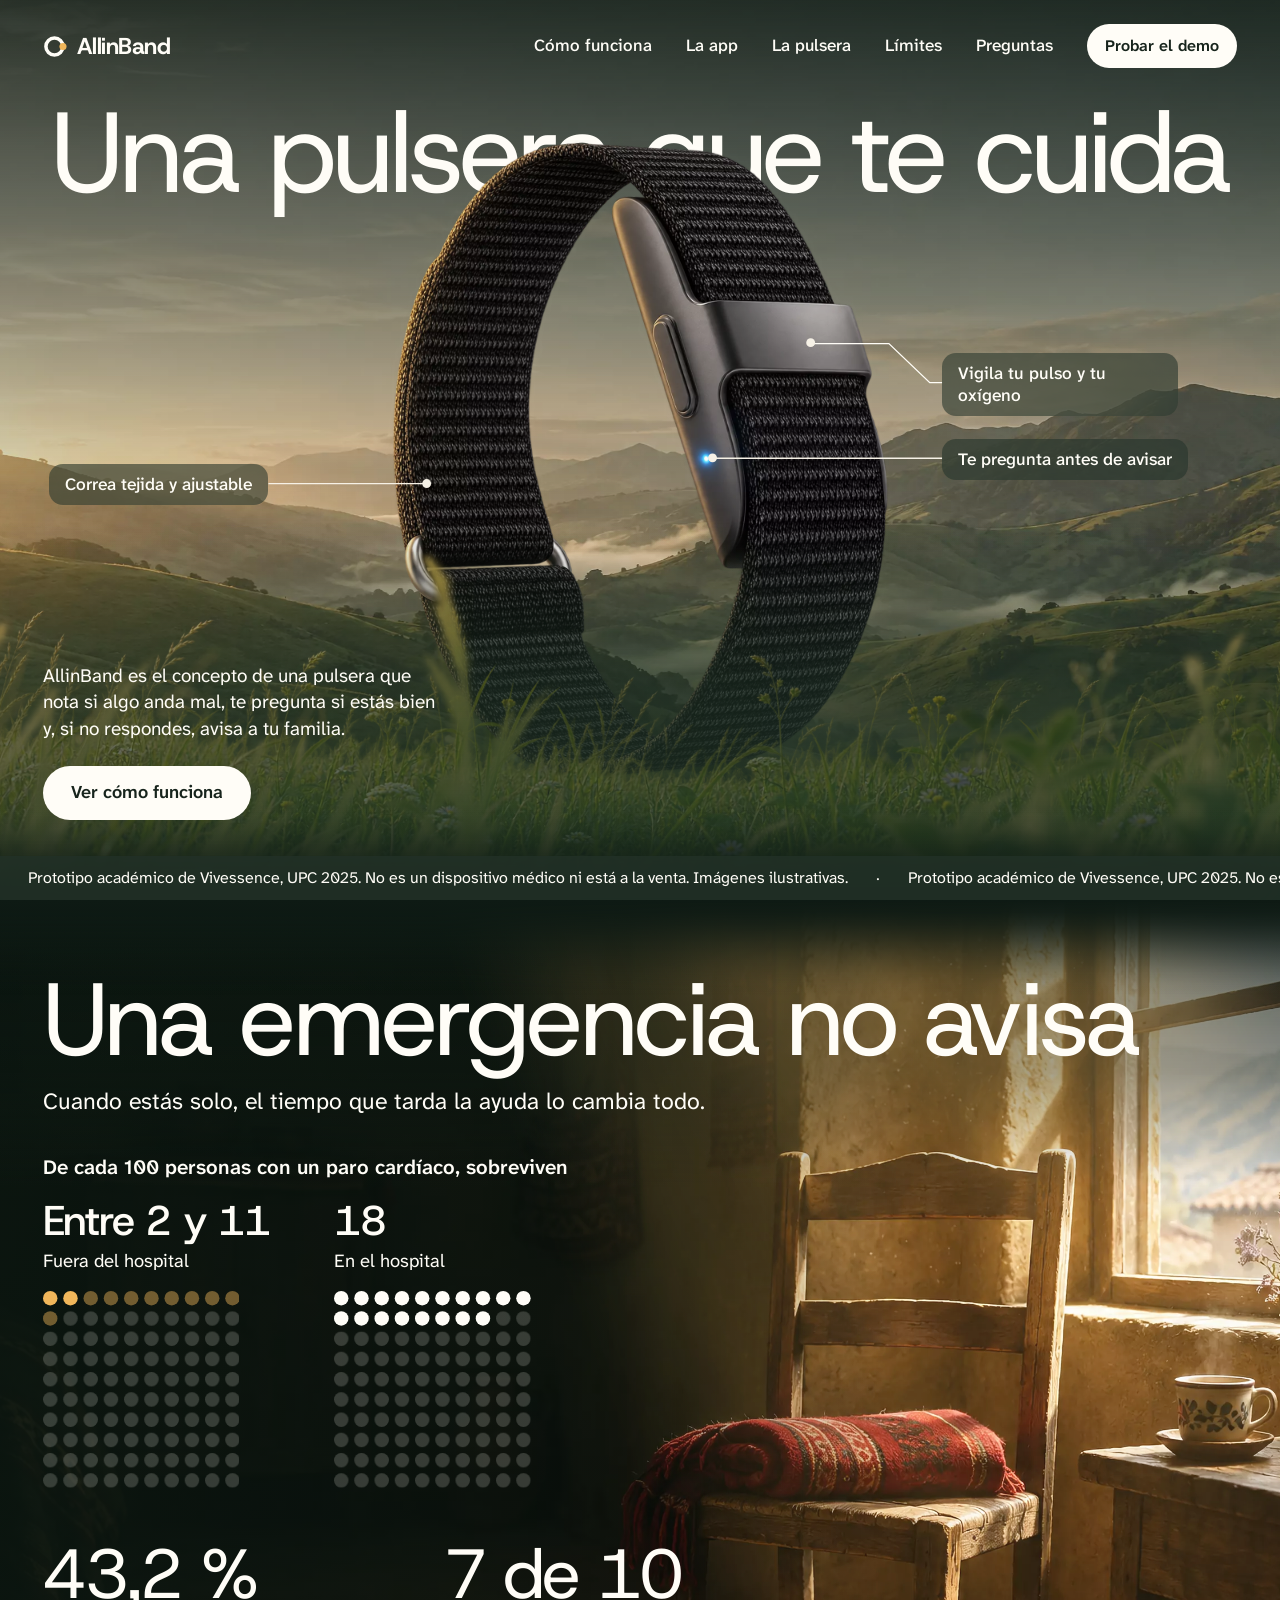
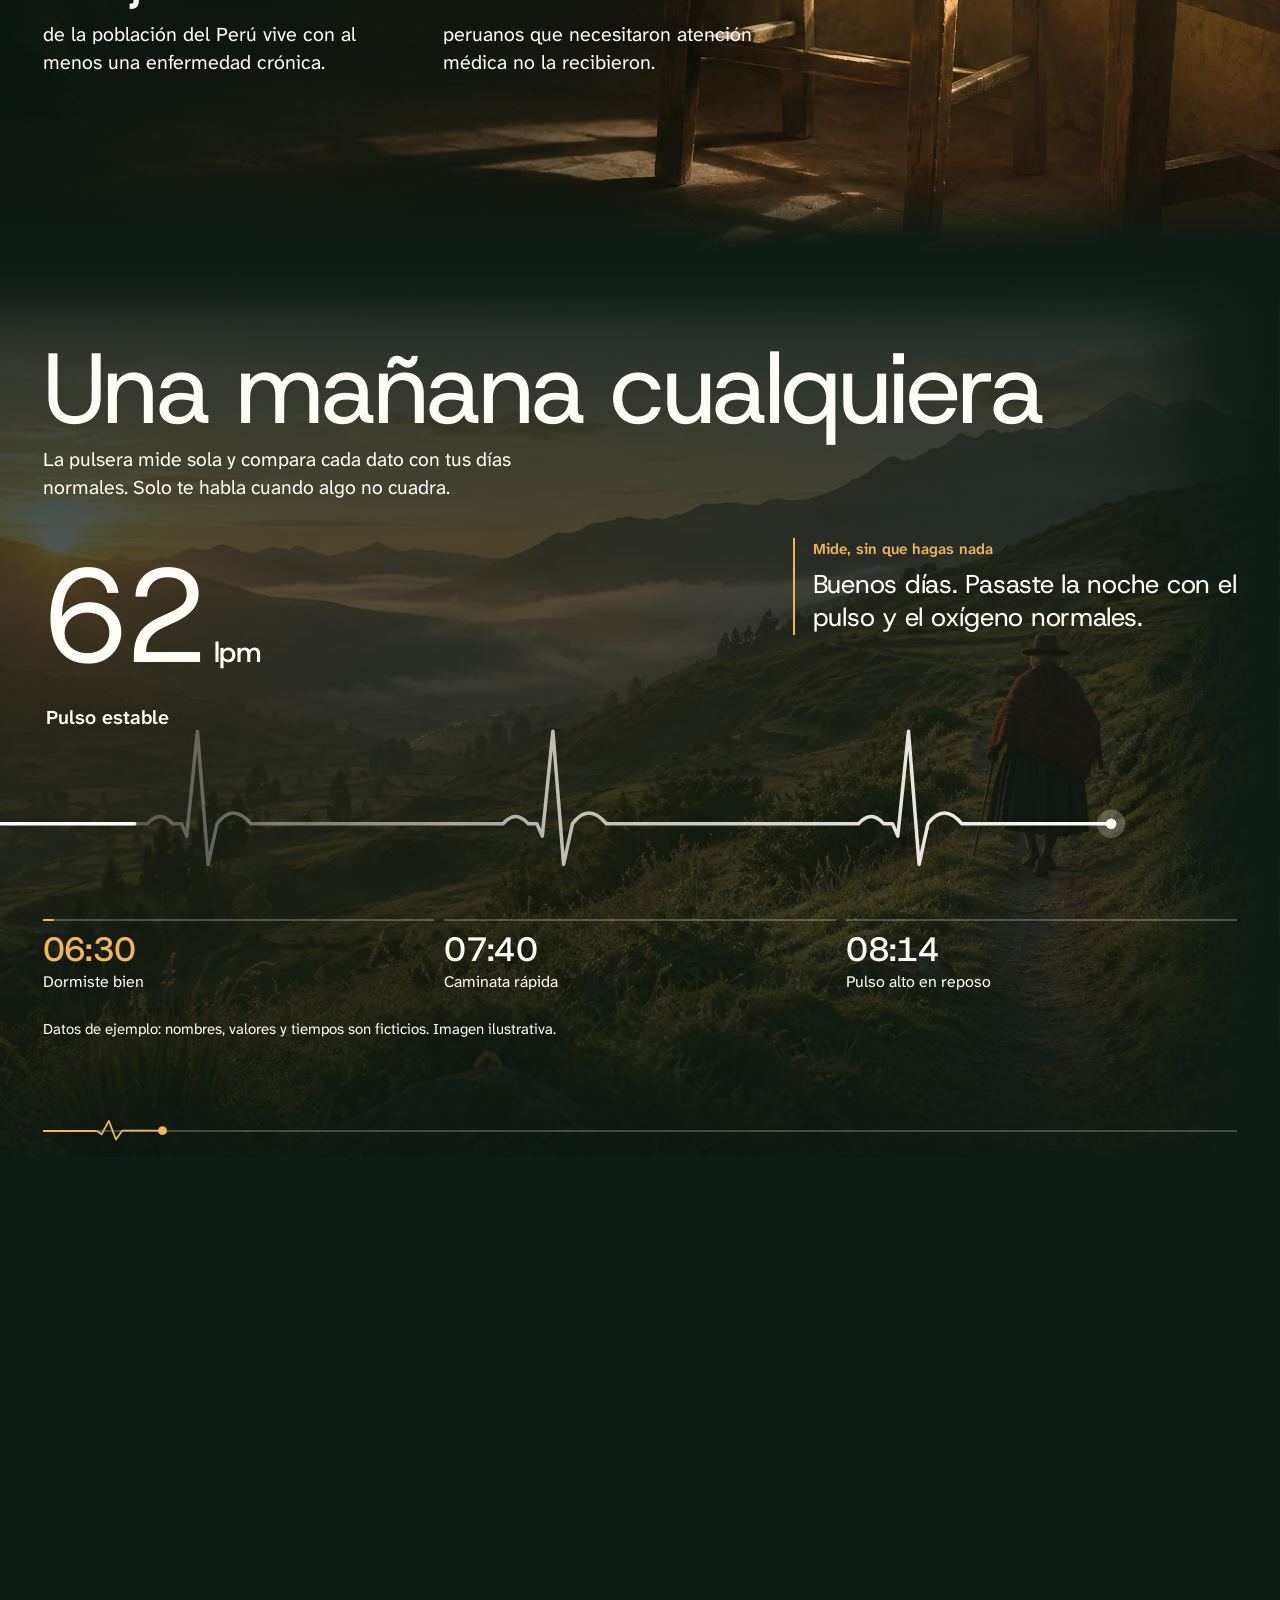
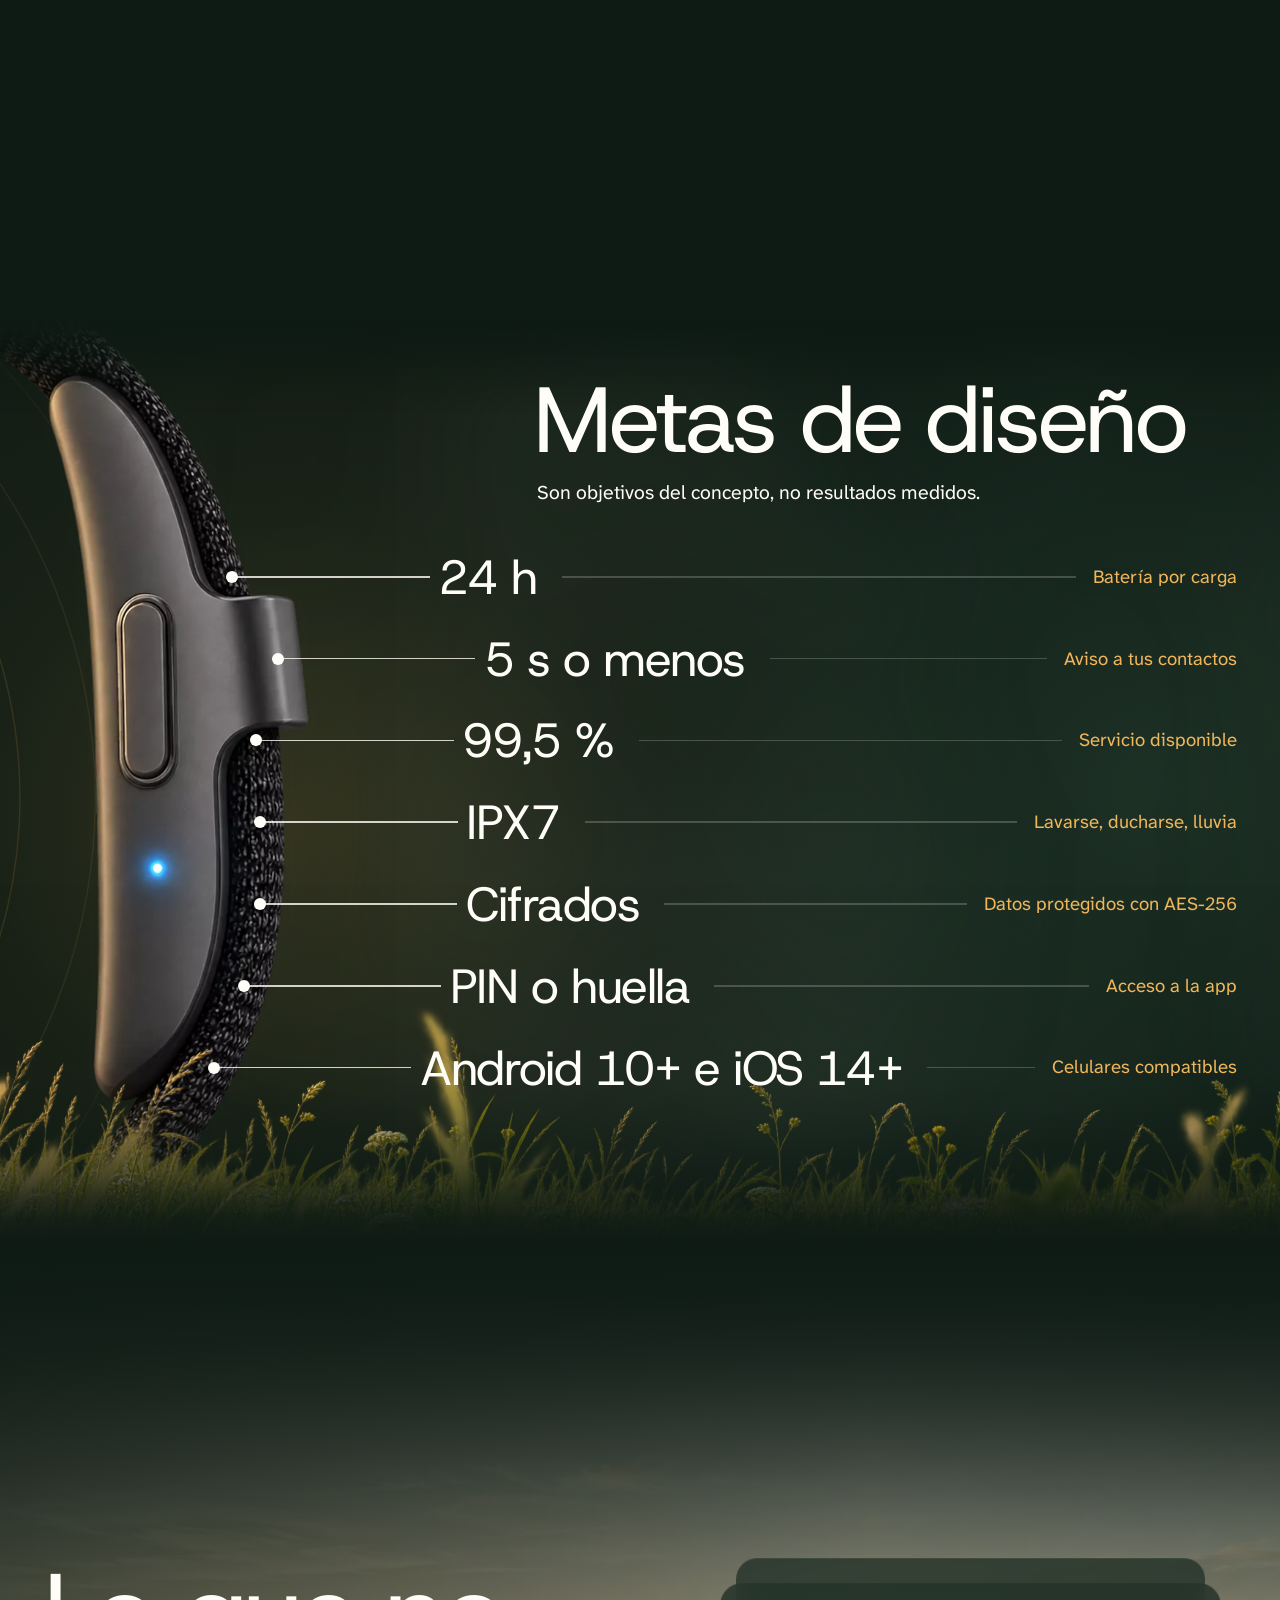
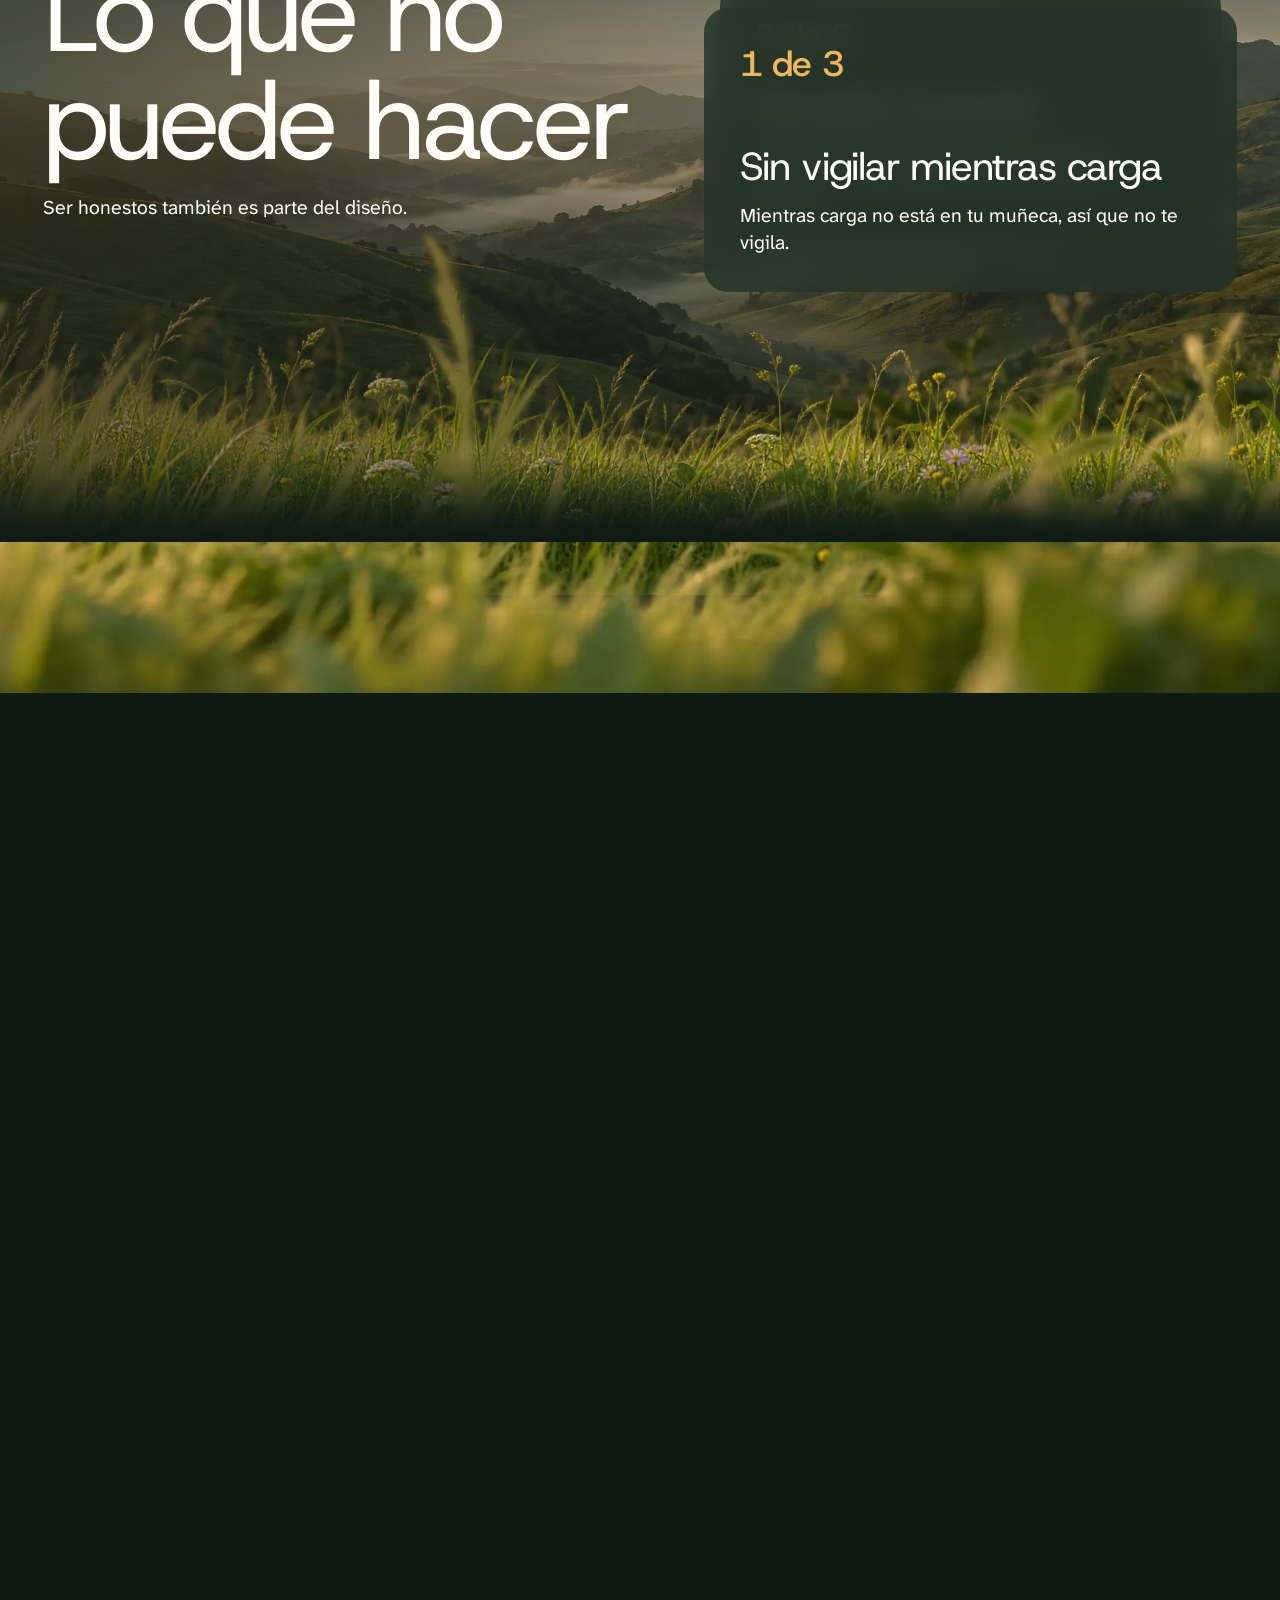
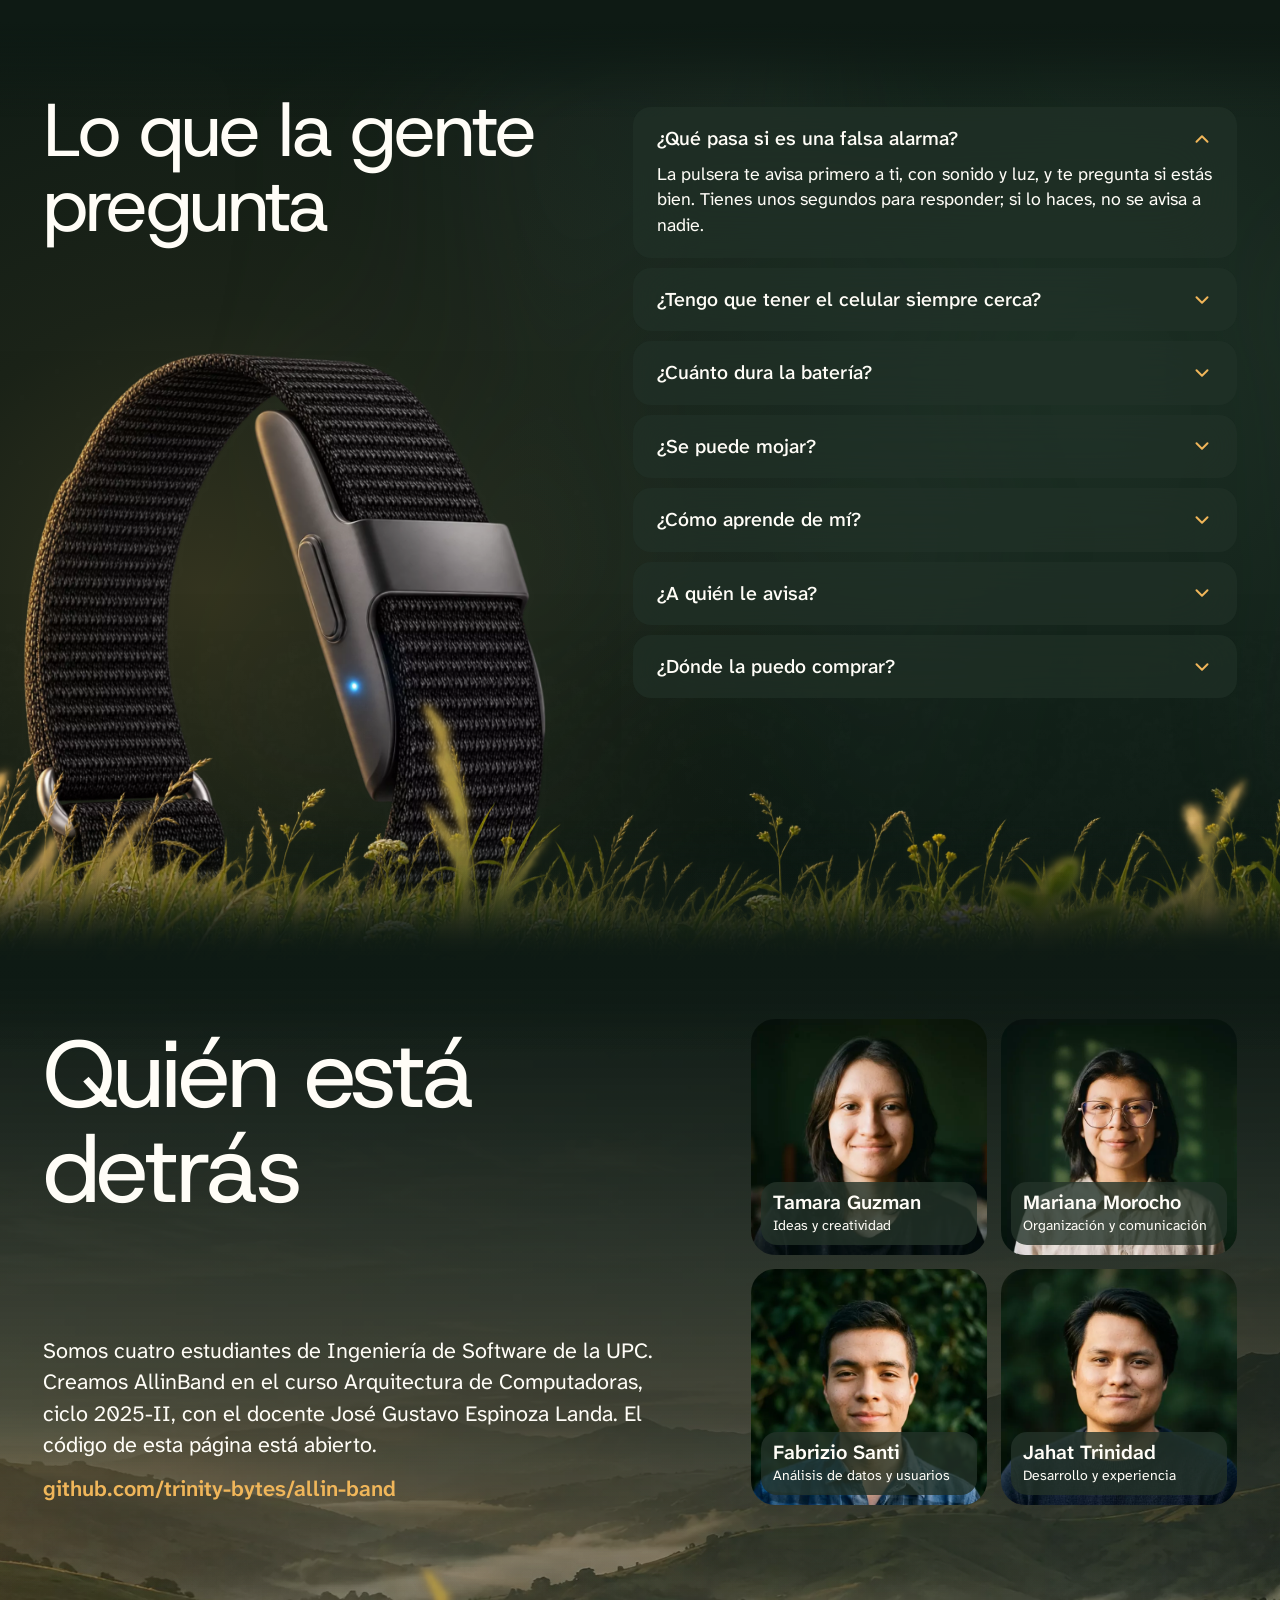
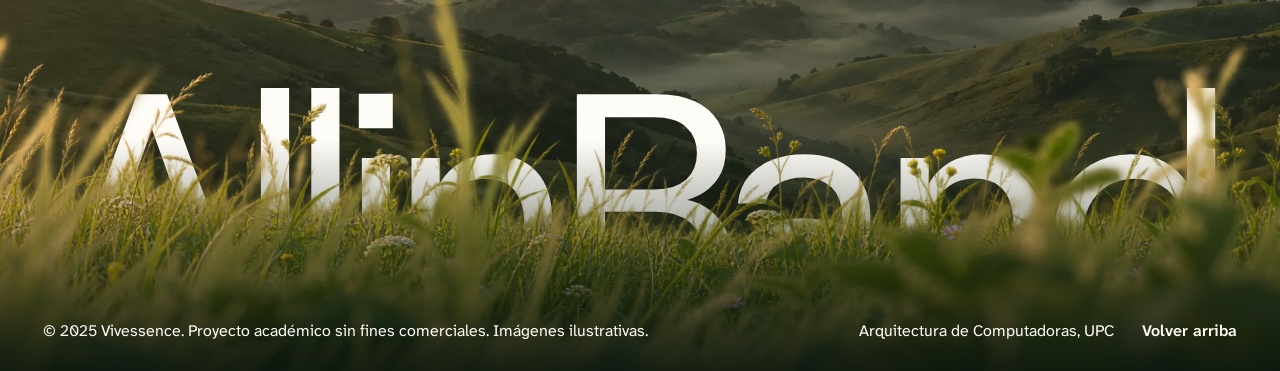
==== commit 61d4fe96: "fix(landing): keep reload restore instant while the page loads" ====
--- a/index.html
+++ b/index.html
@@ -18,7 +18,7 @@
     <meta property="og:title" content="AllinBand: la pulsera que primero te pregunta a ti" />
     <meta
       property="og:description"
-      content="Concepto de pulsera inteligente. Prueba una alerta y decide qué pasa. Proyecto académico de Vivessence, UPC 2025."
+      content="Concepto de pulsera inteligente que te pregunta si estás bien antes de avisar a tu familia. Proyecto académico de Vivessence, UPC 2025."
     />
     <meta property="og:image" content="https://trinity-bytes.github.io/allin-band/assets/images/og-image.jpg" />
     <meta property="og:image:width" content="1200" />
@@ -47,6 +47,14 @@
       if (!window.matchMedia("(prefers-reduced-motion: reduce)").matches) {
         document.documentElement.classList.add("motion");
       }
+      // The browser puts the reload position back when loading ends; with smooth
+      // scrolling that jump would animate across the page, so it waits until after.
+      document.documentElement.classList.add("is-loading");
+      window.addEventListener("load", function () {
+        setTimeout(function () {
+          document.documentElement.classList.remove("is-loading");
+        }, 100);
+      });
     </script>
   </head>
   <body>
@@ -66,8 +74,8 @@
 
         <nav class="nav" id="navMenu" aria-label="Secciones">
           <a class="nav__link" href="#como-funciona">Cómo funciona</a>
+          <a class="nav__link" href="#app">La app</a>
           <a class="nav__link" href="#pulsera">La pulsera</a>
-          <a class="nav__link" href="#app">La app</a>
           <a class="nav__link" href="#limites">Límites</a>
           <a class="nav__link" href="#preguntas">Preguntas</a>
           <a class="btn nav__demo" href="#tu-decides">Probar el demo</a>
@@ -127,9 +135,15 @@
             </p>
             <a class="btn hero__cta" href="#como-funciona">Ver cómo funciona</a>
           </div>
-          <p class="hero__disclosure mist">
-            Prototipo académico de Vivessence, UPC 2025. No es un dispositivo médico ni está a la venta. Imágenes ilustrativas.
-          </p>
+        </div>
+
+        <!-- The slot is one screen tall, so the ticker closes the first viewport even when the hero is taller -->
+        <div class="hero__ticker-slot">
+          <div class="hero__ticker ticker">
+            <div class="ticker__track">
+              <p class="hero__disclosure">Prototipo académico de Vivessence, UPC 2025. No es un dispositivo médico ni está a la venta. Imágenes ilustrativas.</p>
+            </div>
+          </div>
         </div>
       </section>
 
@@ -140,6 +154,9 @@
           <img src="assets/images/web/chair-2560.webp" alt="Silla de madera con una manta junto a una ventana, en una casa en silencio." width="2560" height="1707" loading="lazy" />
         </picture>
         <div class="emergency__scrim" aria-hidden="true"></div>
+        <canvas class="shader shader--rays emergency__rays" data-shader="rays" aria-hidden="true"></canvas>
+        <div class="seam seam--top" aria-hidden="true"></div>
+        <div class="seam seam--bottom" aria-hidden="true"></div>
 
         <div class="emergency__head" data-reveal>
           <h2 class="emergency__title reveal" id="emergency-title">Una emergencia no avisa</h2>
@@ -629,7 +646,10 @@
 
       <!-- sections-bottom:start -->
       <section class="goals" id="metas" aria-labelledby="goals-title" data-reveal>
-        <div class="goals__glow" aria-hidden="true"></div>
+        <div class="bloom bloom--warm goals__bloom goals__bloom--warm" aria-hidden="true"></div>
+        <div class="bloom bloom--moss goals__bloom goals__bloom--moss" aria-hidden="true"></div>
+        <div class="bloom bloom--mist goals__bloom goals__bloom--mist" aria-hidden="true"></div>
+        <canvas class="shader shader--mist goals__mist" data-shader="mist" aria-hidden="true"></canvas>
         <svg class="goals__rings" viewBox="0 0 2040 2040" aria-hidden="true" focusable="false">
           <g fill="none" stroke="#f0b65a" stroke-width="1.5">
             <circle class="goals__ring" pathLength="1" cx="1020" cy="1020" r="779.25" stroke-opacity="0.12" />
@@ -649,7 +669,8 @@
           <source media="(max-width: 47.99rem)" srcset="assets/images/web/grass-near-1280.webp" />
           <img src="assets/images/web/grass-near-2560.webp" alt="" width="2560" height="853" loading="lazy" />
         </picture>
-        <div class="goals__scrim" aria-hidden="true"></div>
+        <div class="seam seam--top" aria-hidden="true"></div>
+        <div class="seam seam--bottom" aria-hidden="true"></div>
 
         <div class="goals__head">
           <h2 class="goals__title reveal" id="goals-title">Metas de diseño</h2>
@@ -704,44 +725,60 @@
       </section>
 
       <section class="limits" id="limites" aria-labelledby="limits-title">
-        <picture class="limits__photo">
-          <source media="(max-width: 47.99rem)" srcset="assets/images/web/landscape-1280.webp" />
-          <img src="assets/images/web/landscape-2560.webp" alt="" width="2560" height="1707" loading="lazy" />
-        </picture>
-        <div class="limits__scrim" aria-hidden="true"></div>
-        <picture class="limits__grass limits__grass--mid">
-          <source media="(max-width: 47.99rem)" srcset="assets/images/web/grass-mid-1280.webp" />
-          <img src="assets/images/web/grass-mid-2560.webp" alt="" width="2560" height="853" loading="lazy" />
-        </picture>
-        <picture class="limits__grass limits__grass--near">
-          <source media="(max-width: 47.99rem)" srcset="assets/images/web/grass-near-1280.webp" />
-          <img src="assets/images/web/grass-near-2560.webp" alt="" width="2560" height="853" loading="lazy" />
-        </picture>
-        <div class="limits__scrim-text" aria-hidden="true"></div>
-
-        <div class="limits__head" data-reveal>
-          <h2 class="limits__title reveal" id="limits-title">Lo que no puede hacer</h2>
-          <p class="limits__lead reveal">Ser honestos también es parte del diseño.</p>
-        </div>
-
-        <ul class="limits__list" data-reveal>
-          <li class="limit mist reveal">
-            <h3 class="limit__title">Sin vigilar mientras carga</h3>
-            <p class="limit__text">Mientras carga no está en tu muñeca, así que no te vigila.</p>
-          </li>
-          <li class="limit mist reveal">
-            <h3 class="limit__title">Necesita conexión</h3>
-            <p class="limit__text">Para avisar a tus contactos usa tu celular por Bluetooth, así que debe estar cerca, a unos 10 metros.</p>
-          </li>
-          <li class="limit mist reveal">
-            <h3 class="limit__title">No es un médico</h3>
-            <p class="limit__text">No diagnostica ni reemplaza a un médico. En una emergencia evidente, llama tú a los servicios de emergencia.</p>
-          </li>
-        </ul>
+        <!-- With motion the stage sticks while the cards lift one by one (js/sections.js); otherwise a plain list -->
+        <div class="limits__stage">
+          <picture class="limits__photo">
+            <source media="(max-width: 47.99rem)" srcset="assets/images/web/landscape-1280.webp" />
+            <img src="assets/images/web/landscape-2560.webp" alt="" width="2560" height="1707" loading="lazy" />
+          </picture>
+          <div class="limits__scrim" aria-hidden="true"></div>
+          <picture class="limits__grass limits__grass--mid">
+            <source media="(max-width: 47.99rem)" srcset="assets/images/web/grass-mid-1280.webp" />
+            <img src="assets/images/web/grass-mid-2560.webp" alt="" width="2560" height="853" loading="lazy" />
+          </picture>
+          <picture class="limits__grass limits__grass--near">
+            <source media="(max-width: 47.99rem)" srcset="assets/images/web/grass-near-1280.webp" />
+            <img src="assets/images/web/grass-near-2560.webp" alt="" width="2560" height="853" loading="lazy" />
+          </picture>
+          <div class="limits__scrim-left" aria-hidden="true"></div>
+          <div class="seam seam--top" aria-hidden="true"></div>
+          <div class="seam seam--bottom" aria-hidden="true"></div>
+
+          <div class="limits__head" data-reveal>
+            <h2 class="limits__title reveal" id="limits-title">Lo que no puede hacer</h2>
+            <p class="limits__lead reveal">Ser honestos también es parte del diseño.</p>
+          </div>
+
+          <ul class="limits__list" data-reveal>
+            <li class="limit mist">
+              <p class="limit__index">1 de 3</p>
+              <div class="limit__copy">
+                <h3 class="limit__title">Sin vigilar mientras carga</h3>
+                <p class="limit__text">Mientras carga no está en tu muñeca, así que no te vigila.</p>
+              </div>
+            </li>
+            <li class="limit mist">
+              <p class="limit__index">2 de 3</p>
+              <div class="limit__copy">
+                <h3 class="limit__title">Necesita conexión</h3>
+                <p class="limit__text">Para avisar a tus contactos usa tu celular por Bluetooth, así que debe estar cerca, a unos 10 metros.</p>
+              </div>
+            </li>
+            <li class="limit mist">
+              <p class="limit__index">3 de 3</p>
+              <div class="limit__copy">
+                <h3 class="limit__title">No es un médico</h3>
+                <p class="limit__text">No diagnostica ni reemplaza a un médico. En una emergencia evidente, llama tú a los servicios de emergencia.</p>
+              </div>
+            </li>
+          </ul>
+        </div>
       </section>
 
       <section class="faq" id="preguntas" aria-labelledby="faq-title">
-        <div class="faq__glow" aria-hidden="true"></div>
+        <div class="bloom bloom--warm faq__bloom faq__bloom--warm" aria-hidden="true"></div>
+        <div class="bloom bloom--moss faq__bloom faq__bloom--moss" aria-hidden="true"></div>
+        <canvas class="shader shader--mist faq__mist" data-shader="mist" aria-hidden="true"></canvas>
         <picture class="faq__band">
           <source media="(max-width: 47.99rem)" srcset="assets/images/web/band-800.webp" />
           <img src="assets/images/web/band-1600.webp" alt="" width="1600" height="1600" loading="lazy" />
@@ -755,13 +792,15 @@
           <img src="assets/images/web/grass-near-2560.webp" alt="" width="2560" height="853" loading="lazy" />
         </picture>
         <div class="faq__scrim" aria-hidden="true"></div>
+        <div class="seam seam--top" aria-hidden="true"></div>
+        <div class="seam seam--bottom" aria-hidden="true"></div>
 
         <h2 class="faq__title" id="faq-title" data-reveal><span class="reveal">Lo que la gente pregunta</span></h2>
 
         <div class="faq__list" data-reveal>
           <details class="faq__item mist reveal" open>
             <summary class="faq__q">¿Qué pasa si es una falsa alarma?<svg class="faq__chevron" viewBox="0 0 22 22" width="22" height="22" aria-hidden="true" focusable="false"><path d="M5.5 8.25 11 13.75l5.5-5.5" fill="none" stroke="currentColor" stroke-width="2" stroke-linecap="round" stroke-linejoin="round" /></svg></summary>
-            <p class="faq__a">La pulsera te avisa primero a ti, con sonido, luz y un mensaje en su pantalla. Tienes unos segundos para responder que estás bien; si lo haces, no se avisa a nadie.</p>
+            <p class="faq__a">La pulsera te avisa primero a ti, con sonido y luz, y te pregunta si estás bien. Tienes unos segundos para responder; si lo haces, no se avisa a nadie.</p>
           </details>
           <details class="faq__item mist reveal">
             <summary class="faq__q">¿Tengo que tener el celular siempre cerca?<svg class="faq__chevron" viewBox="0 0 22 22" width="22" height="22" aria-hidden="true" focusable="false"><path d="M5.5 8.25 11 13.75l5.5-5.5" fill="none" stroke="currentColor" stroke-width="2" stroke-linecap="round" stroke-linejoin="round" /></svg></summary>
@@ -799,11 +838,12 @@
       </picture>
       <div class="closing__layer closing__scrim"></div>
       <div class="closing__layer closing__scrim-copy"></div>
+      <div class="seam seam--top" aria-hidden="true"></div>
 
       <section class="project">
-        <div class="project__text">
-          <h2 class="project__title" id="project-title">Quién está detrás</h2>
-          <div class="project__copy">
+        <div class="project__text" data-reveal>
+          <h2 class="project__title reveal" id="project-title">Quién está detrás</h2>
+          <div class="project__copy reveal">
             <p>
               Somos cuatro estudiantes de Ingeniería de Software de la UPC. Creamos AllinBand en el curso Arquitectura de Computadoras, ciclo 2025-II, con el docente José Gustavo Espinoza Landa. El código de esta página está abierto.
             </p>
@@ -811,20 +851,20 @@
           </div>
         </div>
 
-        <ul class="team" aria-label="Equipo">
-          <li class="member">
+        <ul class="team" aria-label="Equipo" data-reveal>
+          <li class="member reveal">
             <img src="assets/images/web/tamara-640.webp" alt="" width="640" height="640" loading="lazy" />
             <p class="member__caption"><span class="member__name">Tamara Guzman</span><span class="member__role">Ideas y creatividad</span></p>
           </li>
-          <li class="member">
+          <li class="member reveal">
             <img src="assets/images/web/mariana-640.webp" alt="" width="640" height="640" loading="lazy" />
             <p class="member__caption"><span class="member__name">Mariana Morocho</span><span class="member__role">Organización y comunicación</span></p>
           </li>
-          <li class="member">
+          <li class="member reveal">
             <img src="assets/images/web/fabrizio-640.webp" alt="" width="640" height="640" loading="lazy" />
             <p class="member__caption"><span class="member__name">Fabrizio Santi</span><span class="member__role">Análisis de datos y usuarios</span></p>
           </li>
-          <li class="member">
+          <li class="member reveal">
             <img src="assets/images/web/jahat-640.webp" alt="" width="640" height="640" loading="lazy" />
             <p class="member__caption"><span class="member__name">Jahat Trinidad</span><span class="member__role">Desarrollo y experiencia</span></p>
           </li>
@@ -855,6 +895,7 @@
     <script src="js/main.js"></script>
     <script src="js/hero.js"></script>
     <script src="js/sections.js"></script>
+    <script src="js/shaders.js"></script>
     <script src="js/journey.js"></script>
     <script src="js/closing.js"></script>
   </body>
--- a/css/base.css
+++ b/css/base.css
@@ -36,6 +36,11 @@
   -webkit-text-size-adjust: 100%;
   text-size-adjust: 100%;
   scrollbar-color: var(--moss) var(--forest-900);
+}
+
+/* Set by the inline script in the head until the load event has passed */
+html.is-loading {
+  scroll-behavior: auto;
 }
 
 body {
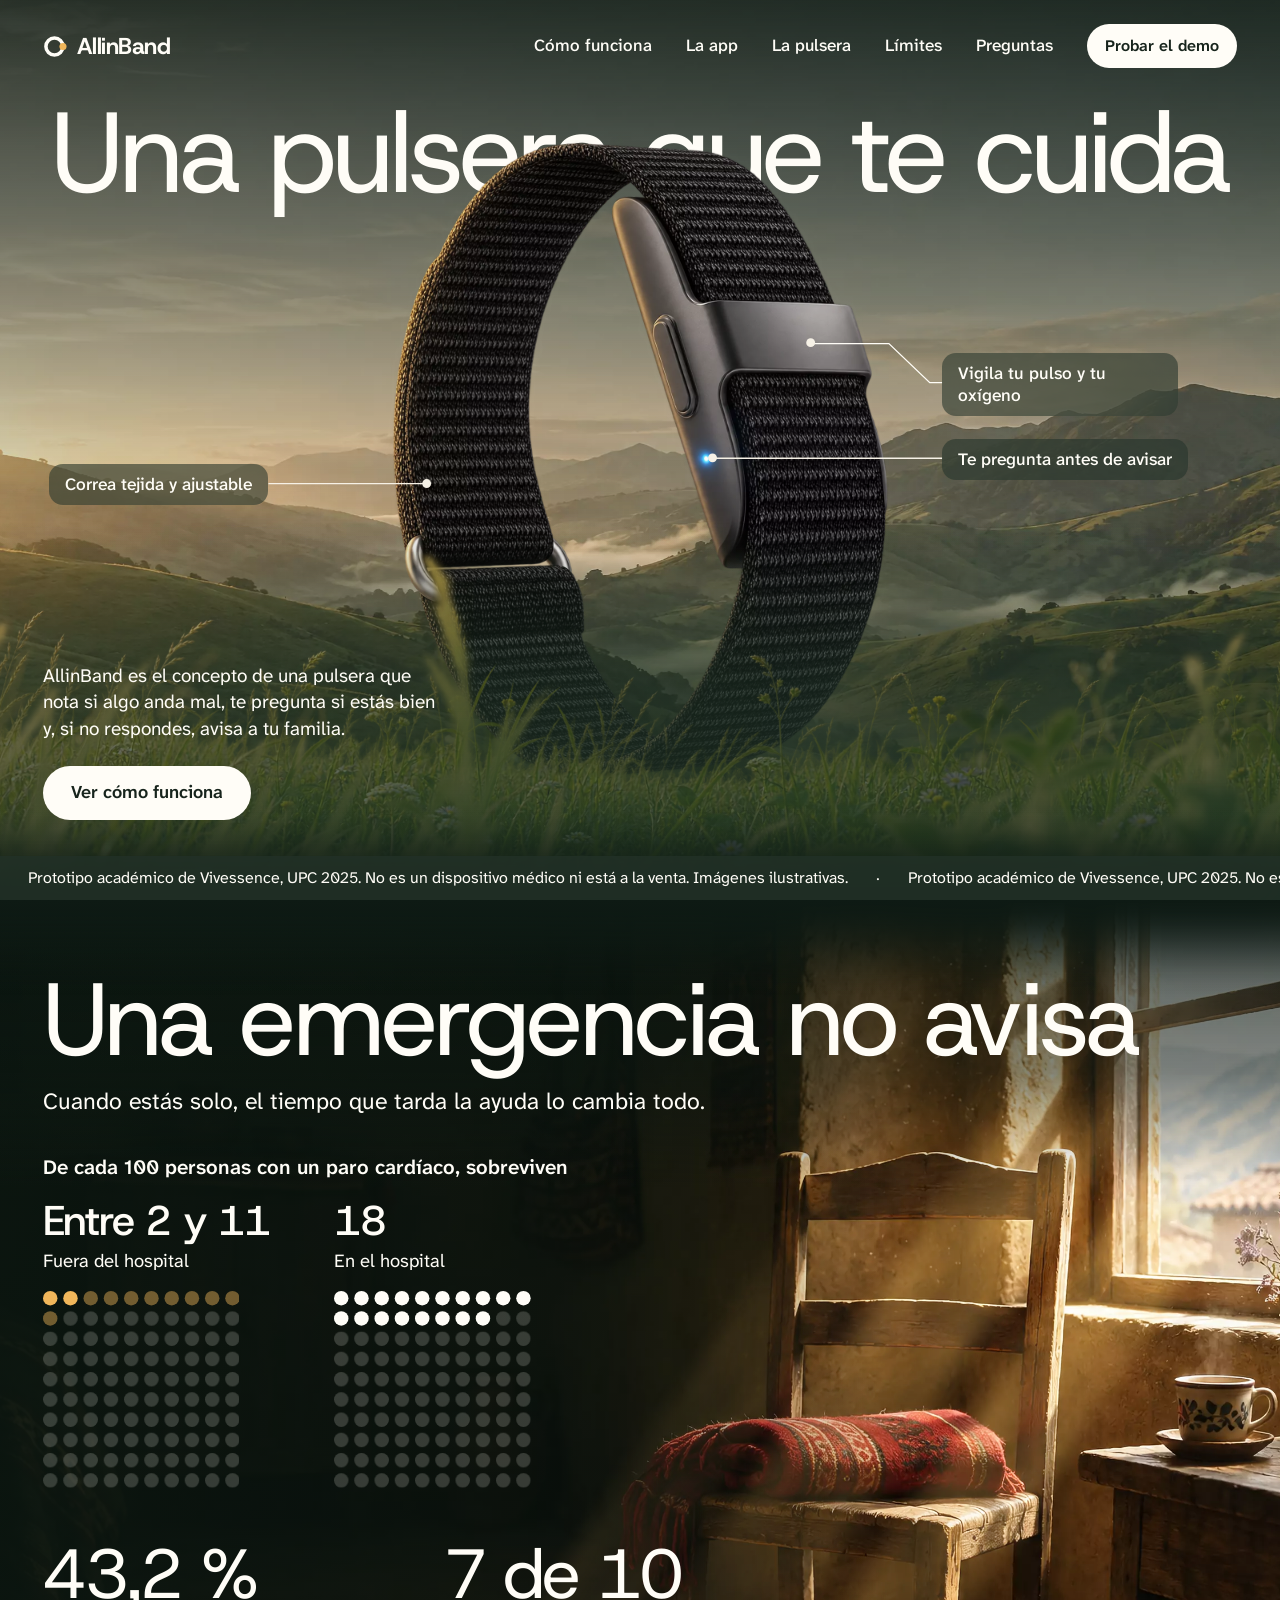
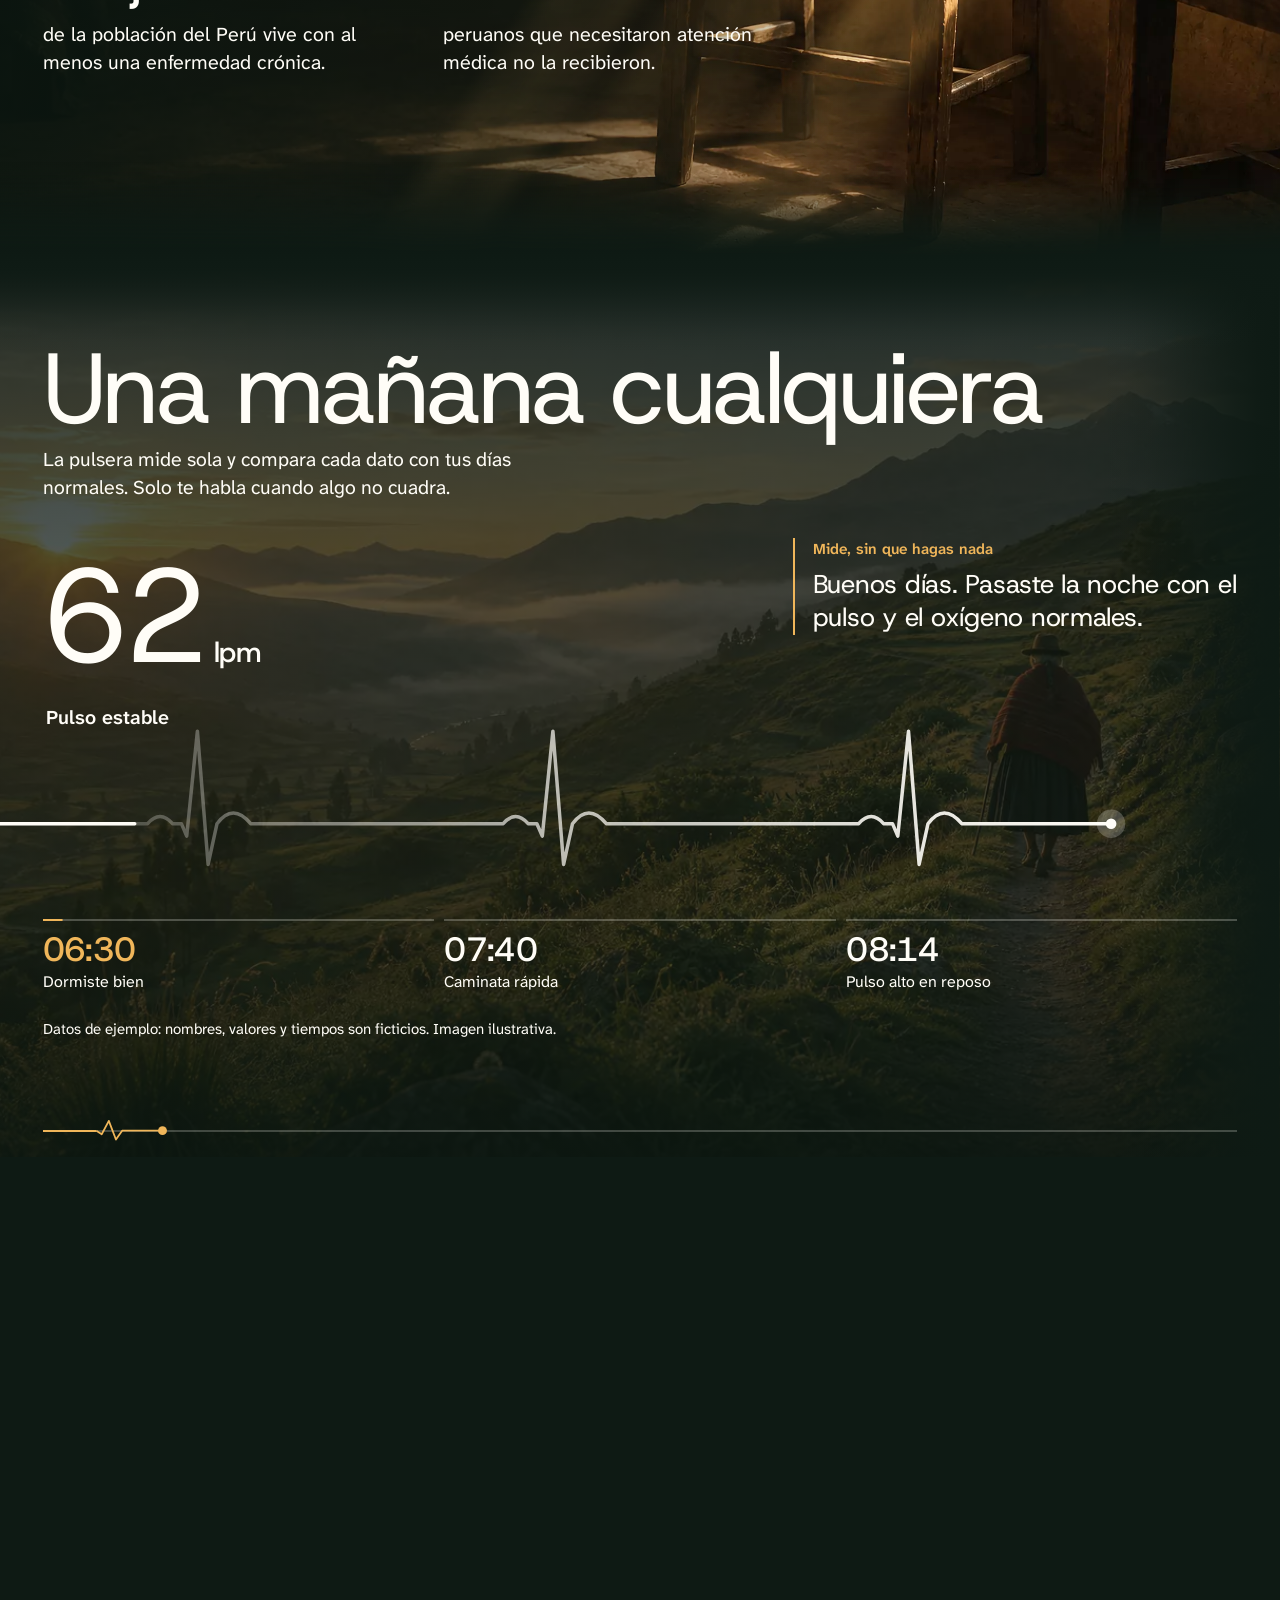
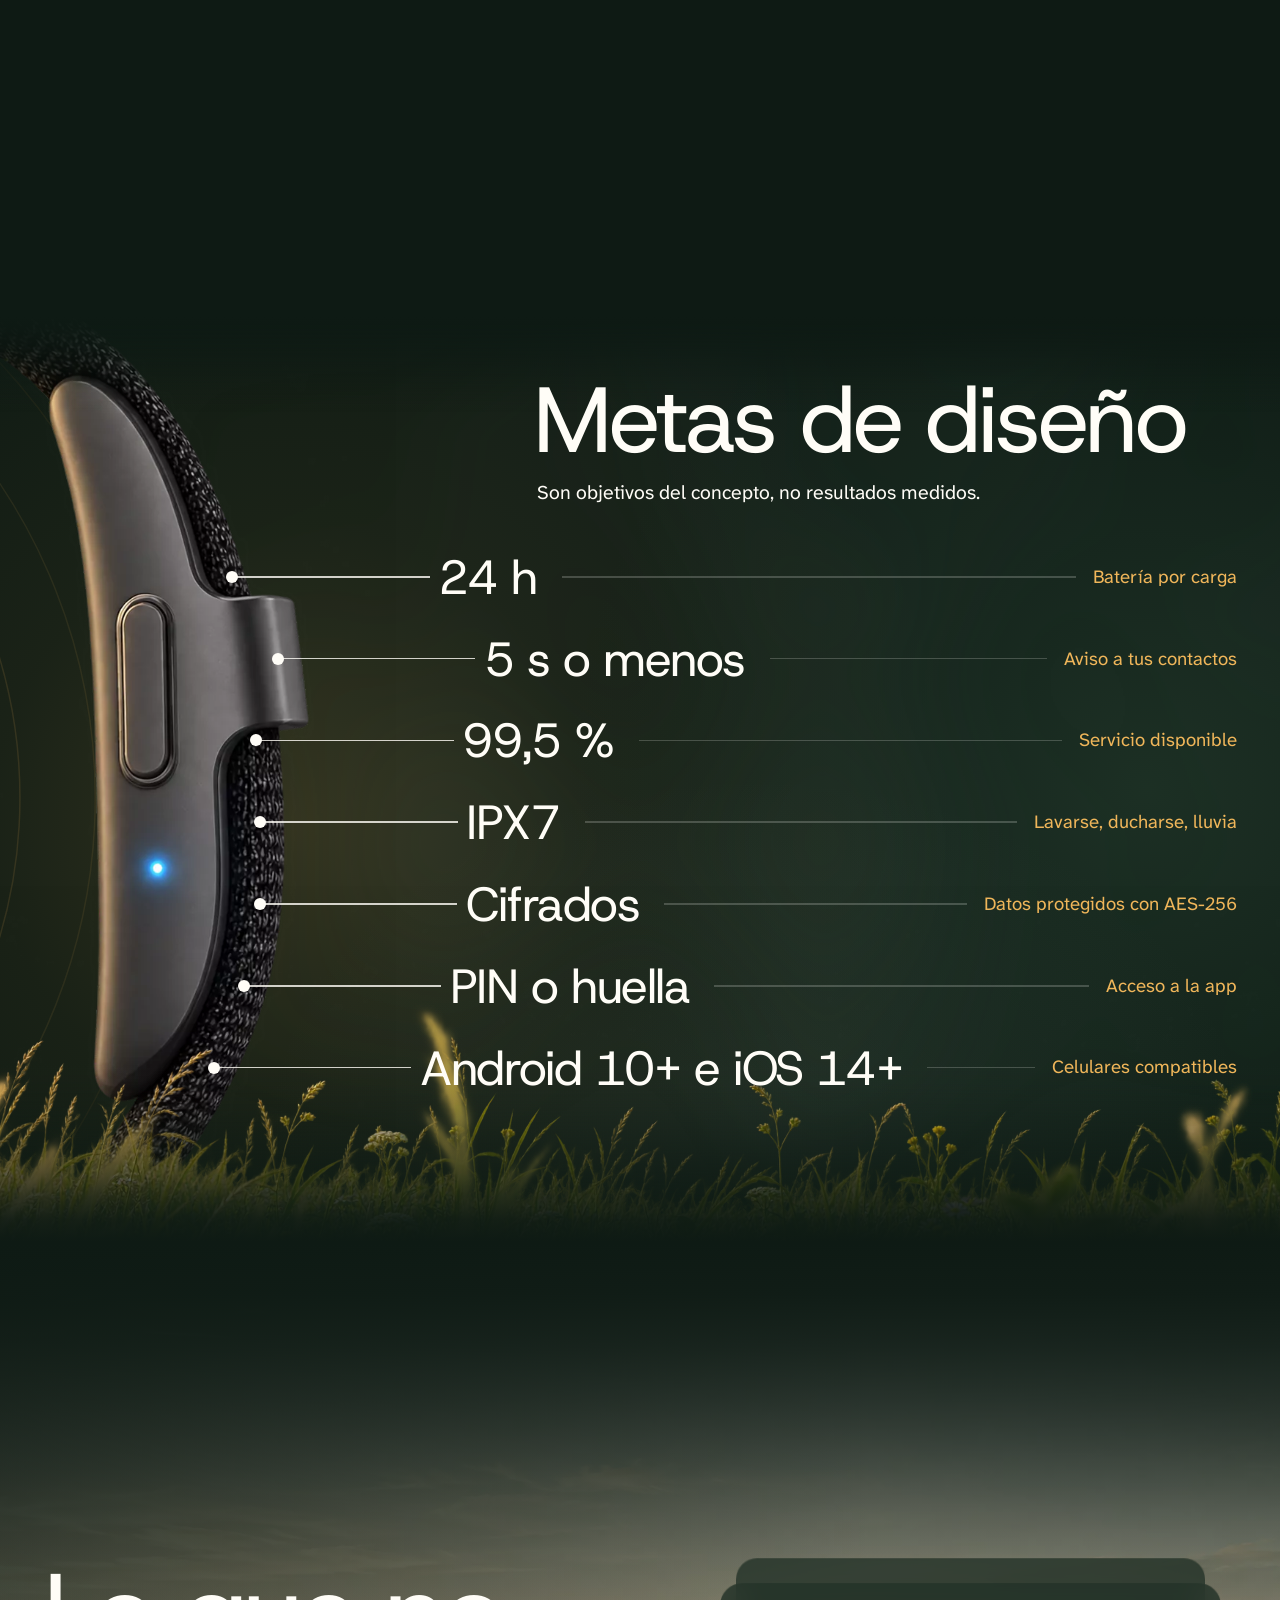
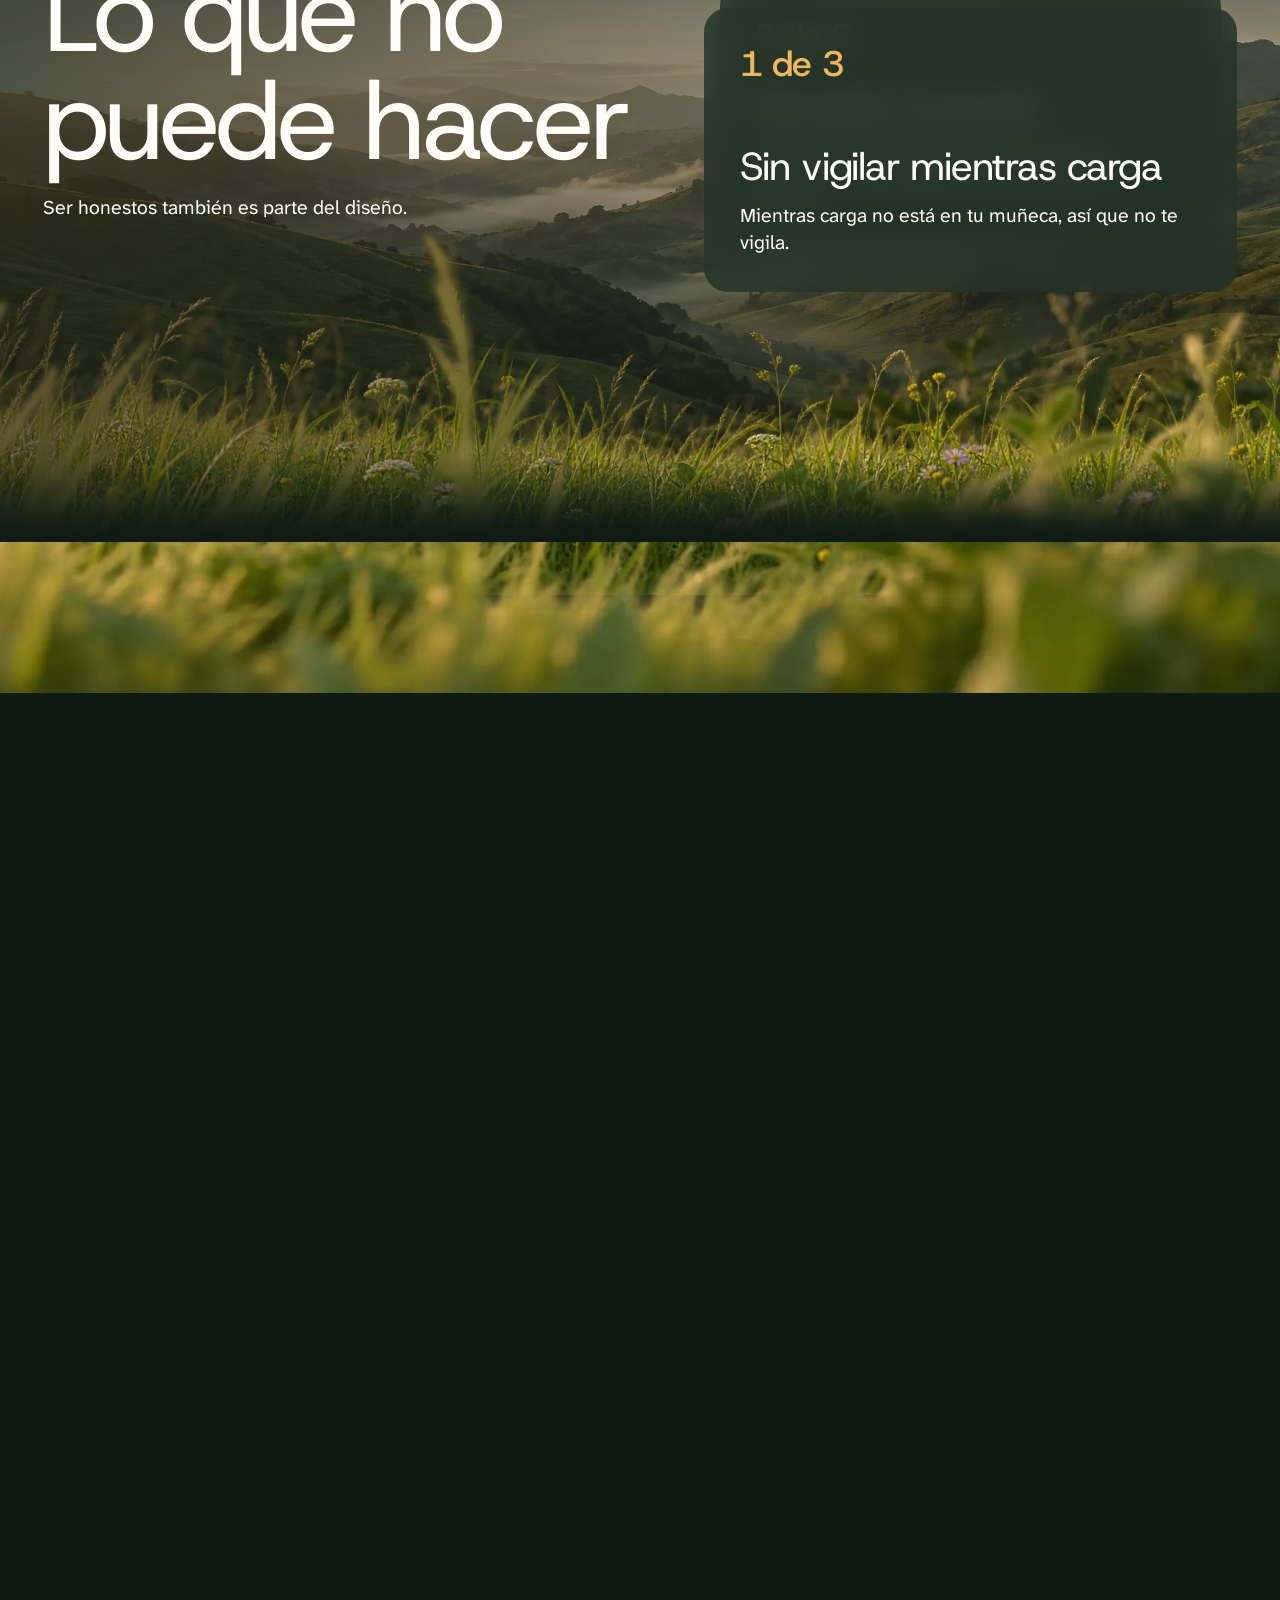
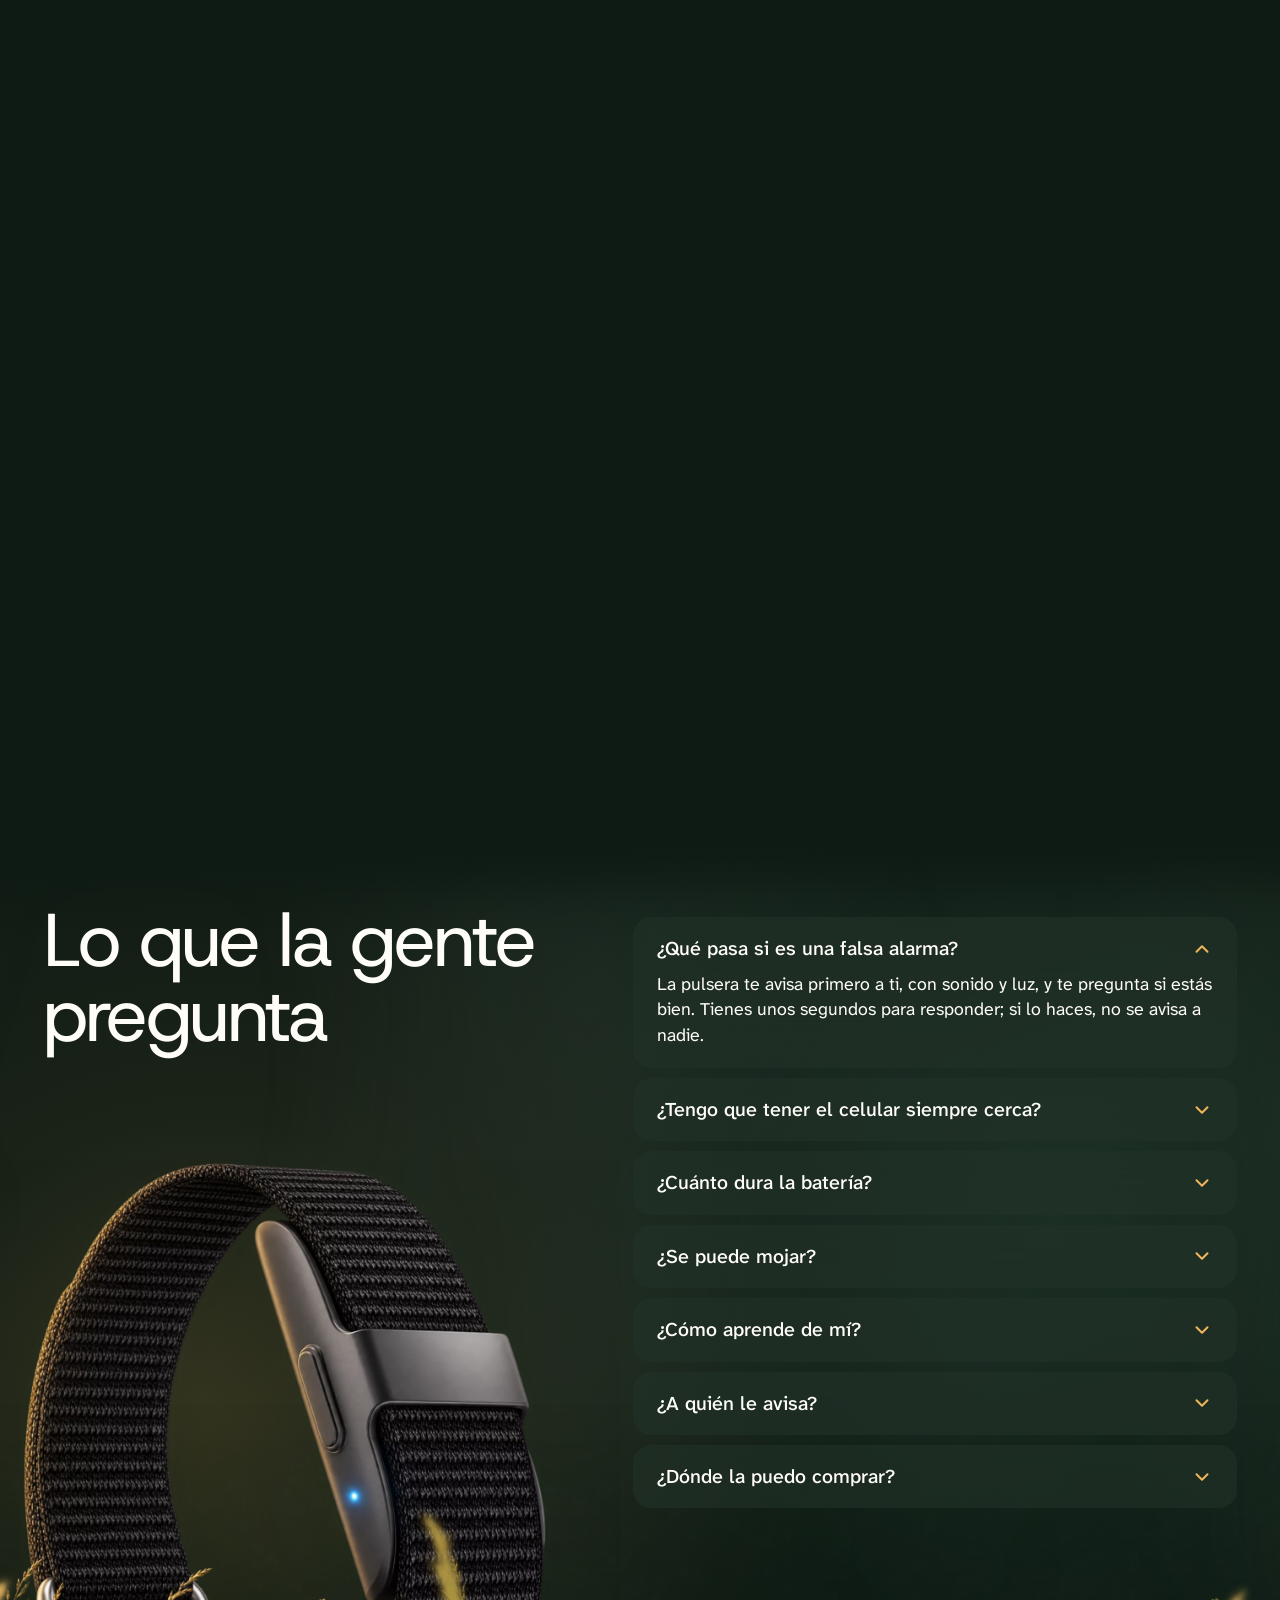
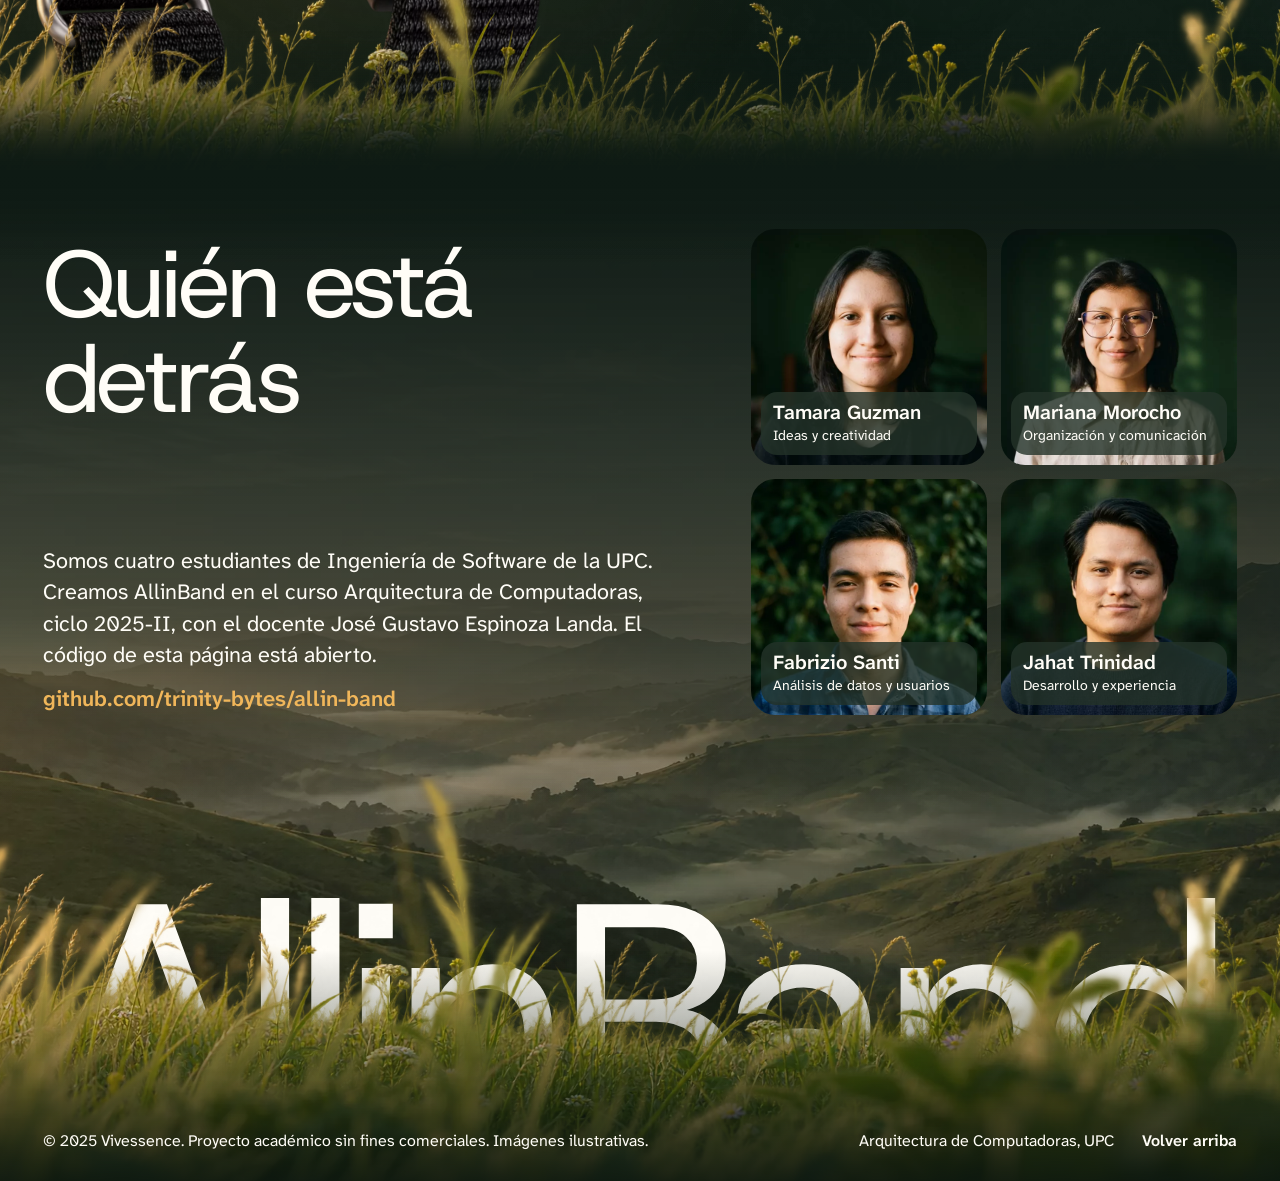
==== commit 1346c13b: "release: merge hotfix 2.0.1 into main" ====
--- a/index.html
+++ b/index.html
@@ -10,17 +10,17 @@
     />
     <meta name="author" content="Vivessence" />
     <meta name="theme-color" content="#0e1a14" />
-    <link rel="canonical" href="https://trinity-bytes.github.io/allin-band/" />
+    <link rel="canonical" href="https://allin.jahattrinidad.com/" />
 
     <meta property="og:type" content="website" />
     <meta property="og:locale" content="es_PE" />
-    <meta property="og:url" content="https://trinity-bytes.github.io/allin-band/" />
+    <meta property="og:url" content="https://allin.jahattrinidad.com/" />
     <meta property="og:title" content="AllinBand: la pulsera que primero te pregunta a ti" />
     <meta
       property="og:description"
       content="Concepto de pulsera inteligente que te pregunta si estás bien antes de avisar a tu familia. Proyecto académico de Vivessence, UPC 2025."
     />
-    <meta property="og:image" content="https://trinity-bytes.github.io/allin-band/assets/images/og-image.jpg" />
+    <meta property="og:image" content="https://allin.jahattrinidad.com/assets/images/og-image.jpg" />
     <meta property="og:image:width" content="1200" />
     <meta property="og:image:height" content="630" />
     <meta property="og:image:alt" content="La pulsera AllinBand sobre un prado al amanecer, bajo el titular Una pulsera que te cuida" />
--- a/css/sections.css
+++ b/css/sections.css
@@ -54,19 +54,20 @@
   background-image: none;
 }
 
-/* Three shafts slanting down from the window side, fading as they fall */
+/* Three shafts slanting down and left from the window on the right, fading as they fall */
 .shader--rays {
   z-index: -1;
   mix-blend-mode: screen;
   background-image:
-    linear-gradient(71deg, rgba(240, 181, 89, 0) 52%, rgba(240, 181, 89, 0.16) 57%, rgba(240, 181, 89, 0) 63%),
-    linear-gradient(71deg, rgba(240, 181, 89, 0) 66%, rgba(240, 181, 89, 0.2) 72%, rgba(240, 181, 89, 0) 79%),
-    linear-gradient(71deg, rgba(240, 181, 89, 0) 81%, rgba(240, 181, 89, 0.16) 87%, rgba(240, 181, 89, 0) 94%);
-  mask-image: linear-gradient(to bottom, #000, rgba(0, 0, 0, 0.4) 55%, transparent);
+    linear-gradient(110deg, rgba(240, 181, 89, 0) 52%, rgba(240, 181, 89, 0.16) 57%, rgba(240, 181, 89, 0) 63%),
+    linear-gradient(110deg, rgba(240, 181, 89, 0) 66%, rgba(240, 181, 89, 0.2) 72%, rgba(240, 181, 89, 0) 79%),
+    linear-gradient(110deg, rgba(240, 181, 89, 0) 81%, rgba(240, 181, 89, 0.16) 87%, rgba(240, 181, 89, 0) 94%);
+  /* No light behind the title: it would drop it under 3:1 (T10 B1) */
+  mask-image: linear-gradient(to bottom, transparent 12rem, #000 20rem, rgba(0, 0, 0, 0.4) 70%, transparent);
 }
 
 .shader--rays.is-live {
-  mask-image: none;
+  mask-image: linear-gradient(to bottom, transparent 12rem, #000 20rem);
 }
 
 .shader--mist {
@@ -241,6 +242,14 @@
 
   .emergency__photo img {
     object-position: 100% 50%;
+  }
+
+  /* The light ends with the photo (L40) */
+  .emergency__rays,
+  .emergency__rays.is-live {
+    inset: 0 0 auto;
+    height: 26.25rem;
+    mask-image: linear-gradient(to bottom, transparent 10rem, #000 15rem, #000 55%, transparent);
   }
 
   .emergency__scrim {
@@ -710,15 +719,17 @@
 .limits.is-stacked {
   --step: calc(28 * var(--k));
 
-  height: calc(100vh + var(--lift-span, 120vh));
-  height: calc(100svh + var(--lift-span, 120svh));
+  height: calc(100vh + var(--lift-span, 200vh));
+  height: calc(100lvh + var(--lift-span, 200lvh));
 }
 
 .is-stacked .limits__stage {
   position: sticky;
   top: 0;
+  /* The large viewport: when a phone hides its browser bars the screen grows,
+   * and a shorter stage would uncover the grass below it (L38) */
   height: 100vh;
-  height: 100svh;
+  height: 100lvh;
   align-content: center;
   padding-block: var(--nav-h) 0;
 }
--- a/css/journey.css
+++ b/css/journey.css
@@ -1221,6 +1221,72 @@
   list-style: none;
 }
 
+/* Phones and tablets: the callouts sit over the stacked photo (L38). The
+ * overlay covers the photo box; the points are the Figma fractions mapped
+ * through the photo's cover crop (object-position 74% 50%) */
+@media (max-width: 63.99rem) {
+  .band__overlay {
+    position: relative;
+    z-index: 1;
+    display: block;
+    margin-top: -37.5rem;
+    container-type: size;
+    pointer-events: none;
+  }
+
+  .band__overlay::after {
+    display: none;
+  }
+
+  .band__callout {
+    --photo-w: max(100cqw, 149.97cqh);
+    --photo-h: max(100cqh, 66.68cqw);
+
+    position: absolute;
+    left: calc(var(--x) * var(--photo-w) - (var(--photo-w) - 100cqw) * 0.74);
+    top: calc(var(--y) * var(--photo-h) - (var(--photo-h) - 100cqh) * 0.5);
+    display: flex;
+    align-items: center;
+    translate: -0.3125rem -50%;
+  }
+
+  .band__callout--strap {
+    --x: 0.6396;
+    --y: 0.2365;
+  }
+
+  .band__callout--light {
+    --x: 0.6389;
+    --y: 0.4197;
+  }
+
+  .band__callout::before {
+    content: "";
+    flex: none;
+    width: 0.625rem;
+    height: 0.625rem;
+    background-color: var(--paper);
+    border-radius: 50%;
+  }
+
+  .band__line {
+    flex: none;
+    width: 2.5rem;
+    height: 1.5px;
+    margin-left: -0.3125rem;
+    background-color: var(--paper);
+  }
+
+  .band__chip {
+    max-width: 8rem;
+    padding: 0.375rem 0.625rem;
+    font-size: 0.875rem;
+    font-weight: 500;
+    line-height: 1.25;
+    border-radius: 0.75rem;
+  }
+}
+
 /* Soft reveals: the steps of panel 04 read in order, and each app card arrives
    as the phone it explains comes into view. Motion and JS only. */
 .motion .journey--ready .steps:not(.is-seen) .step,
